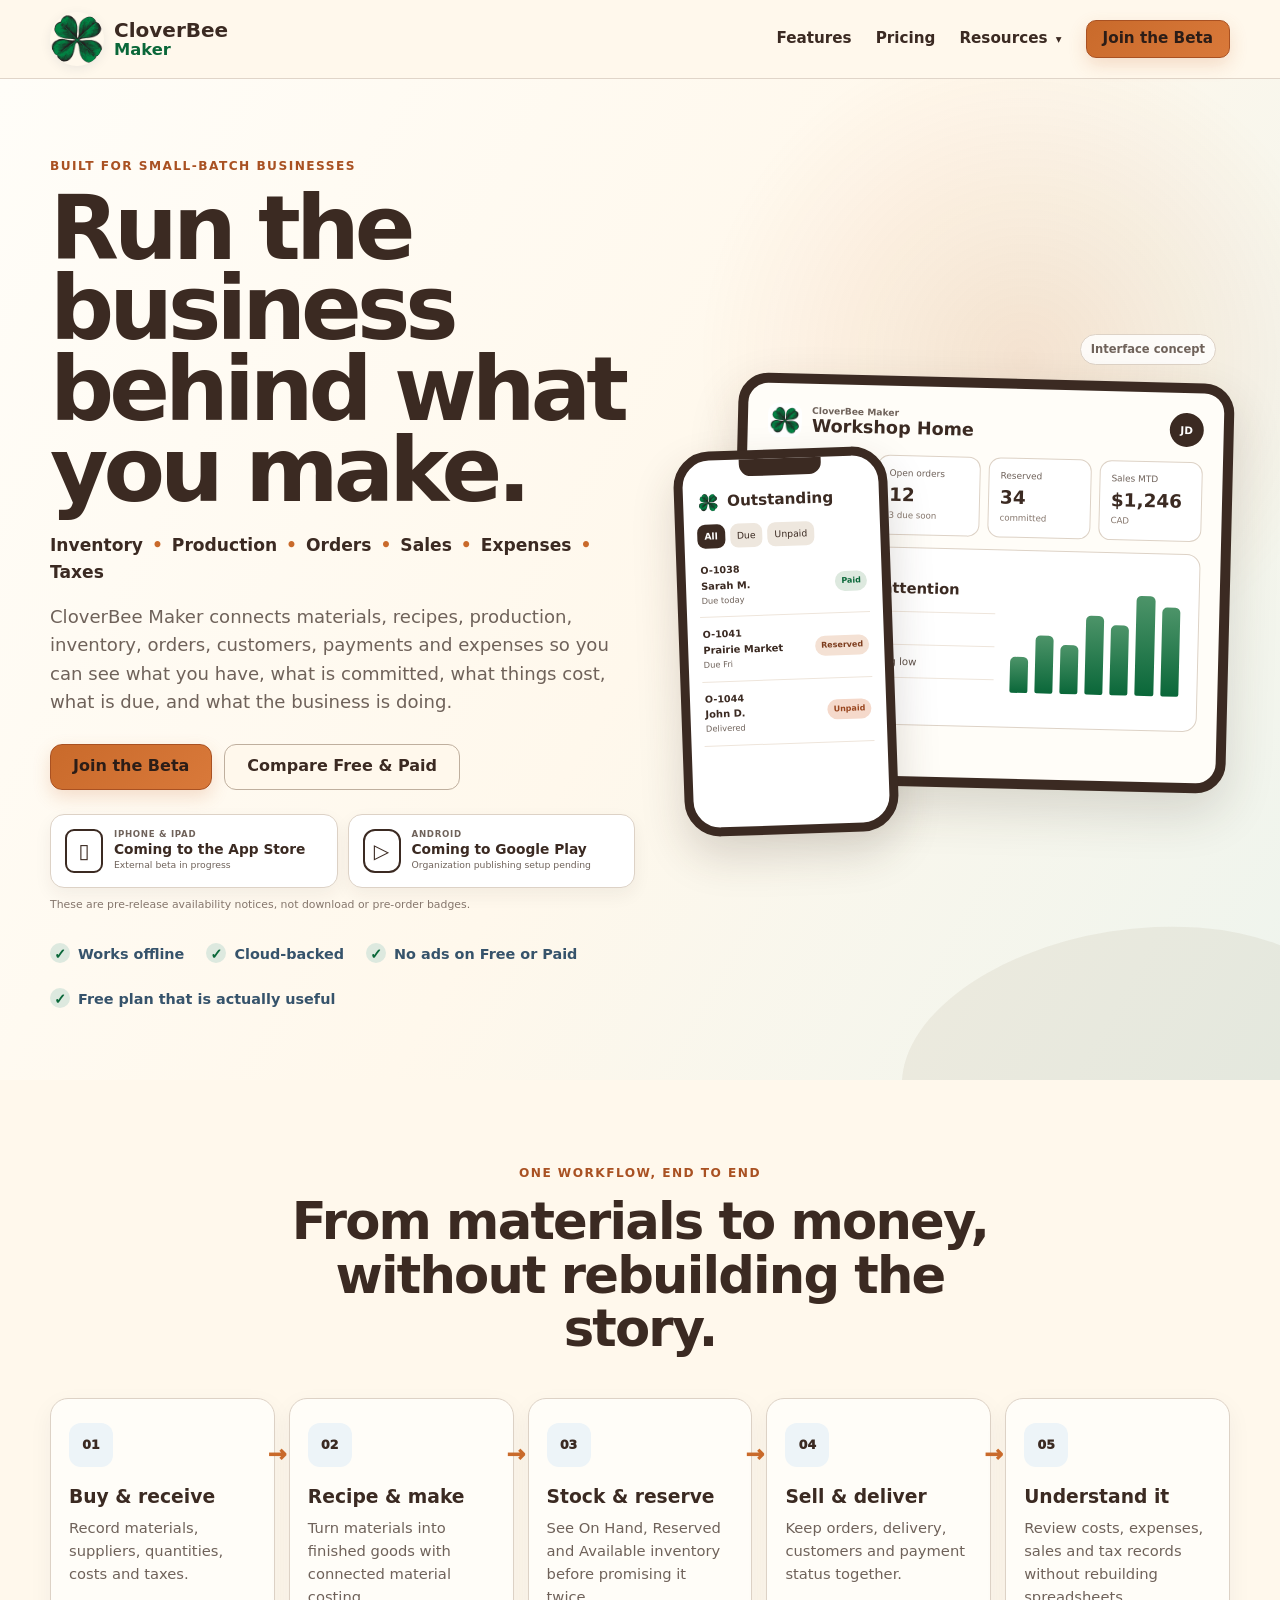
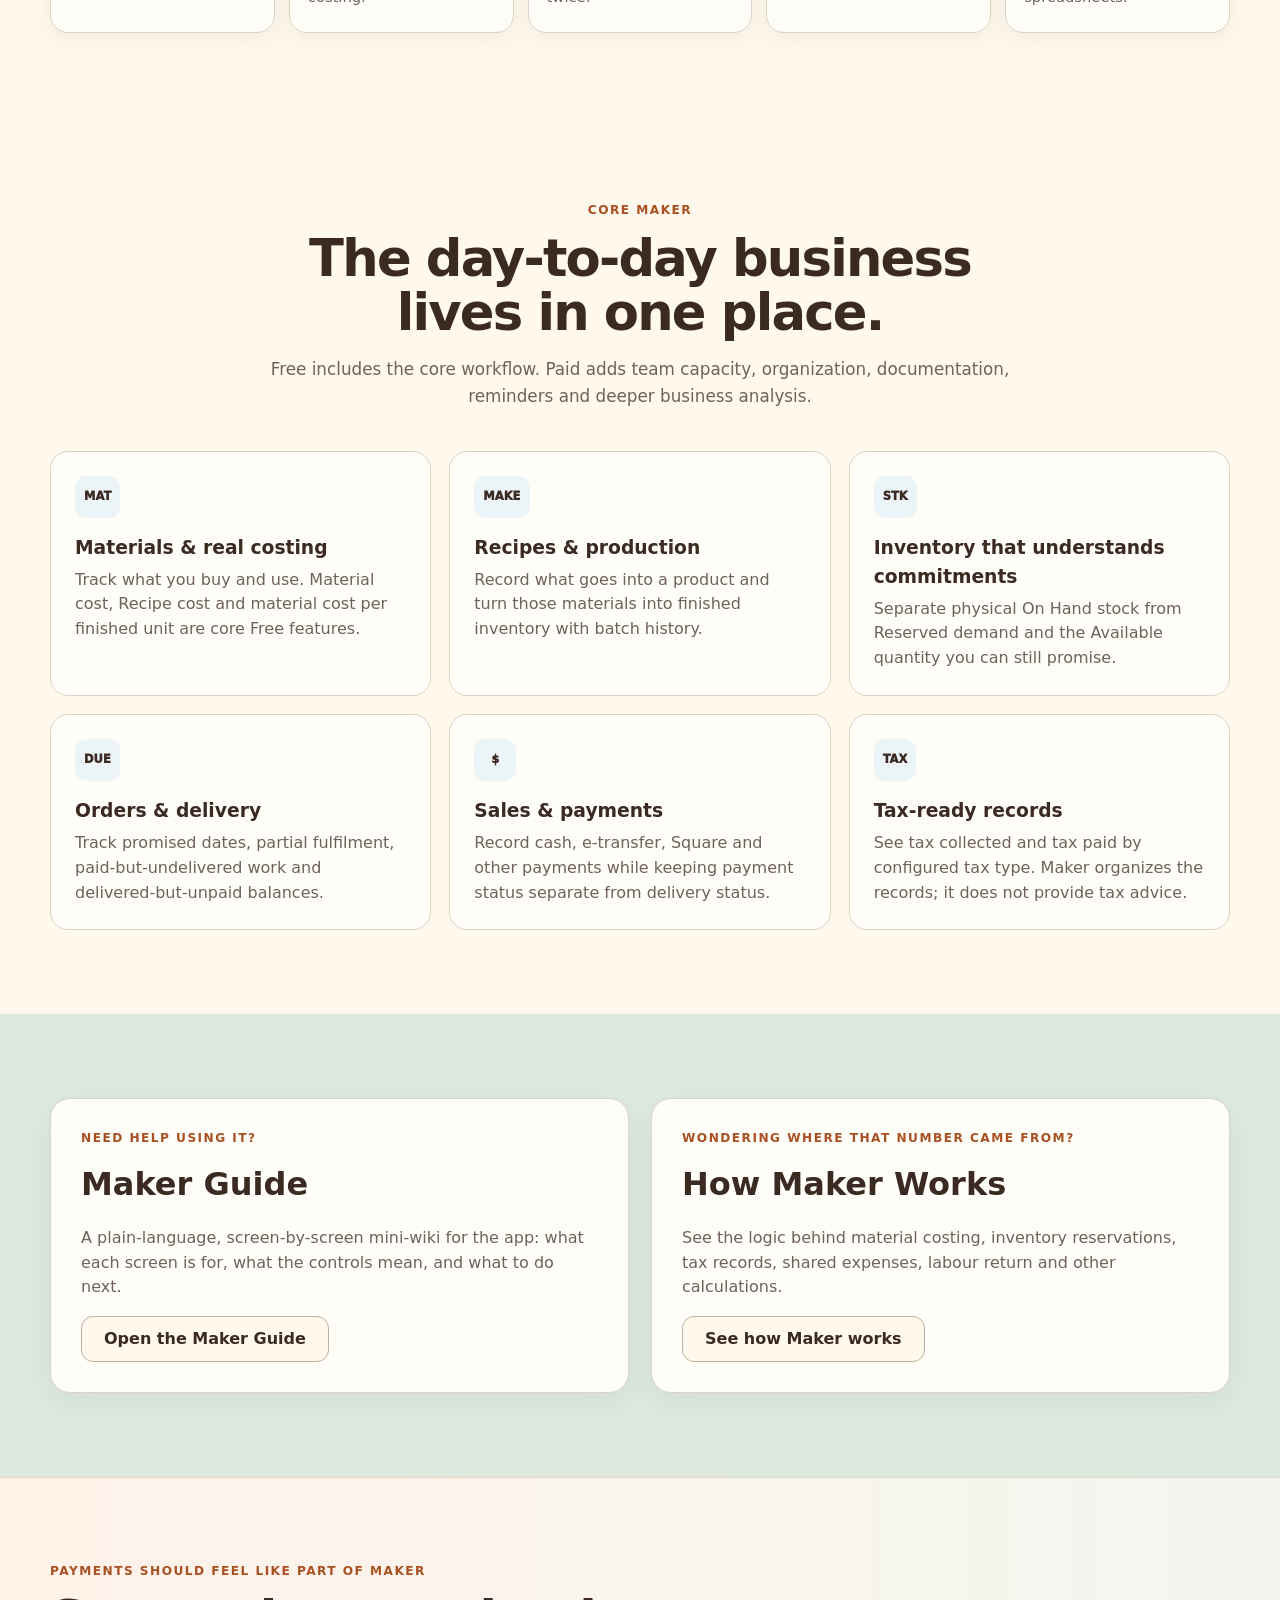
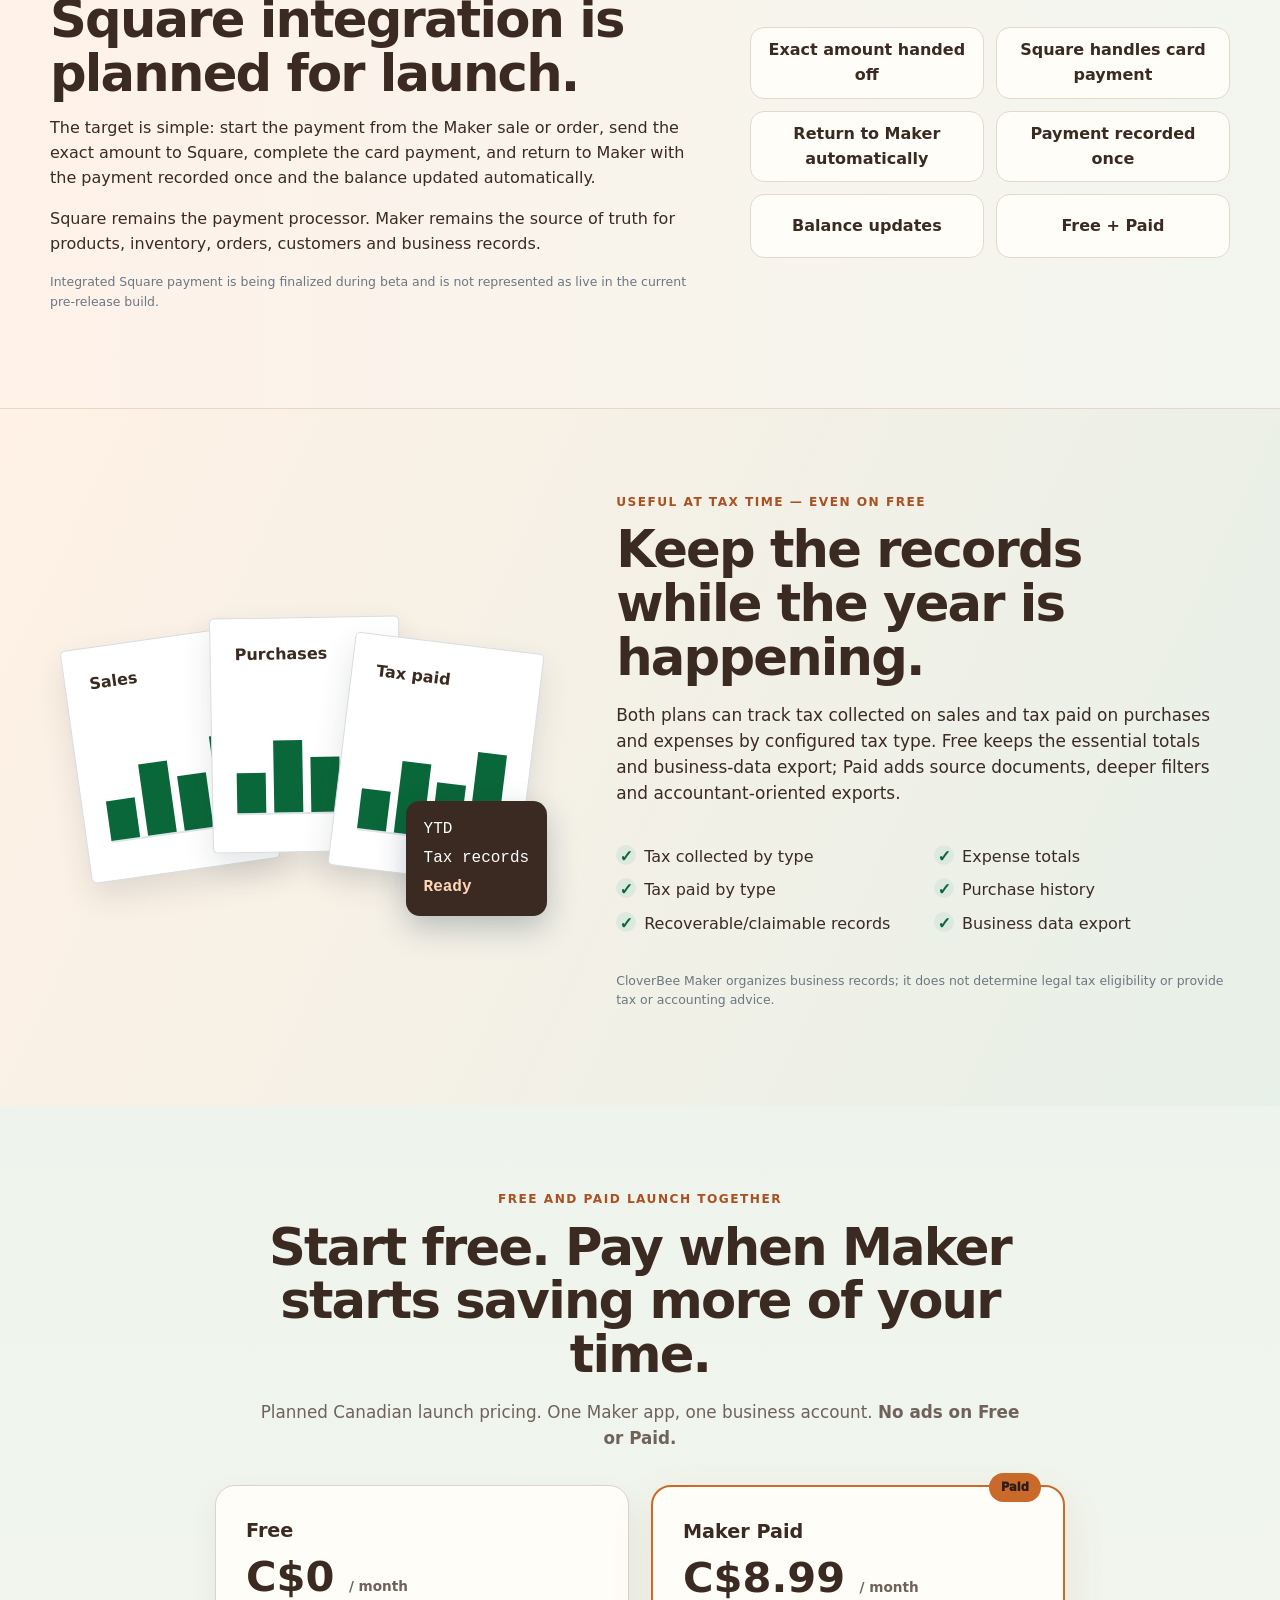
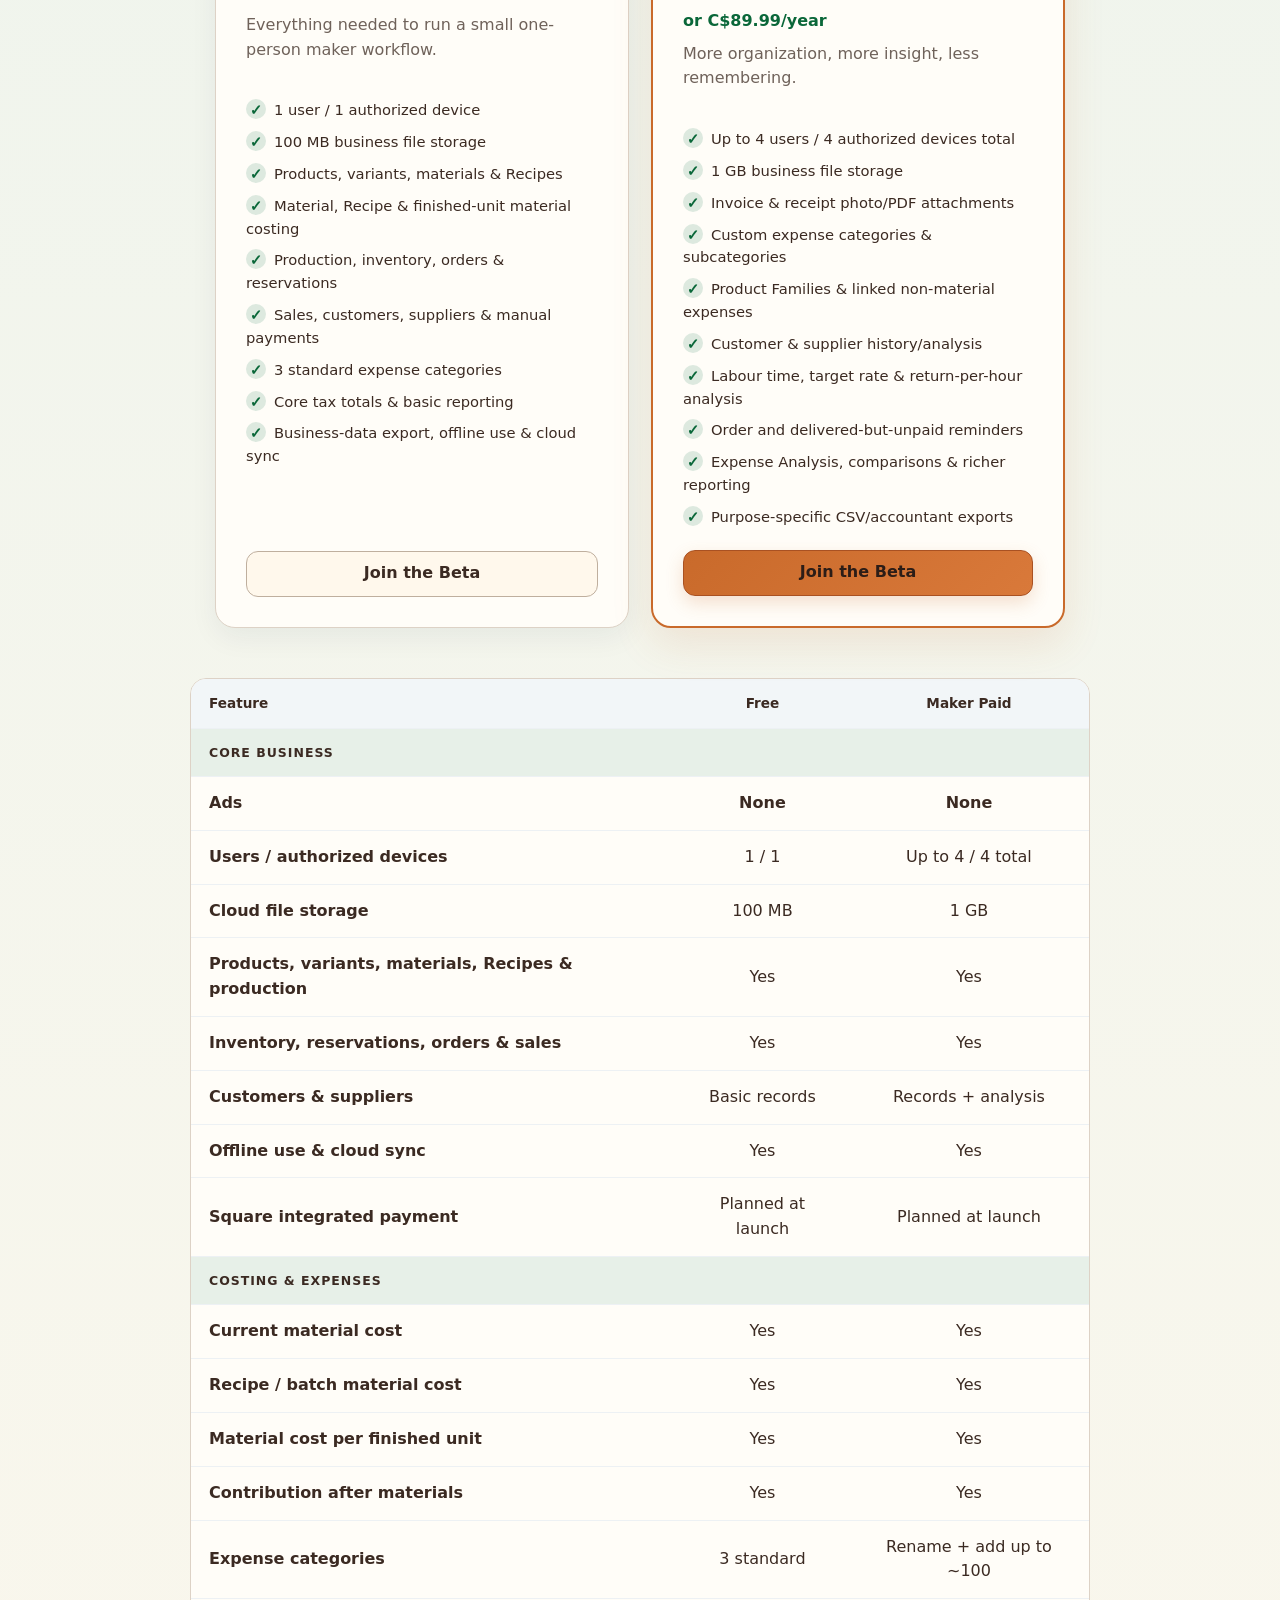
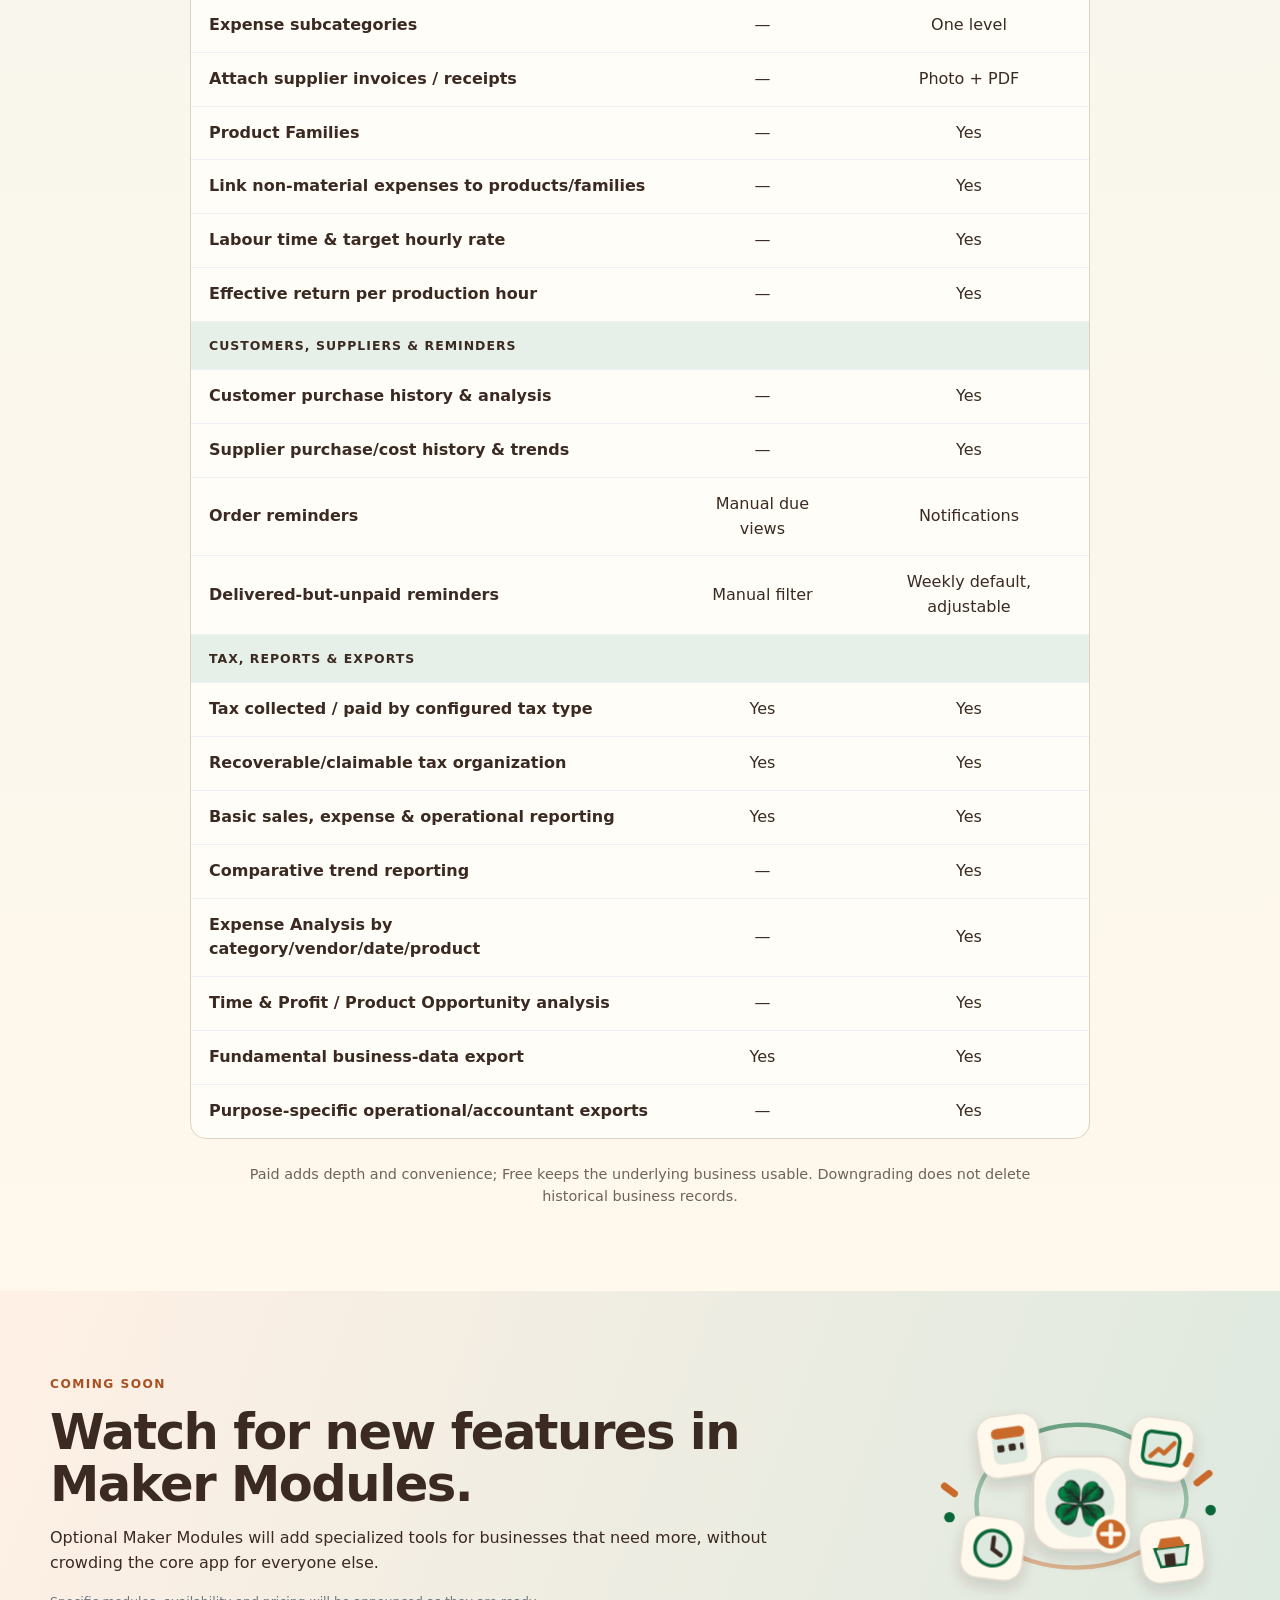
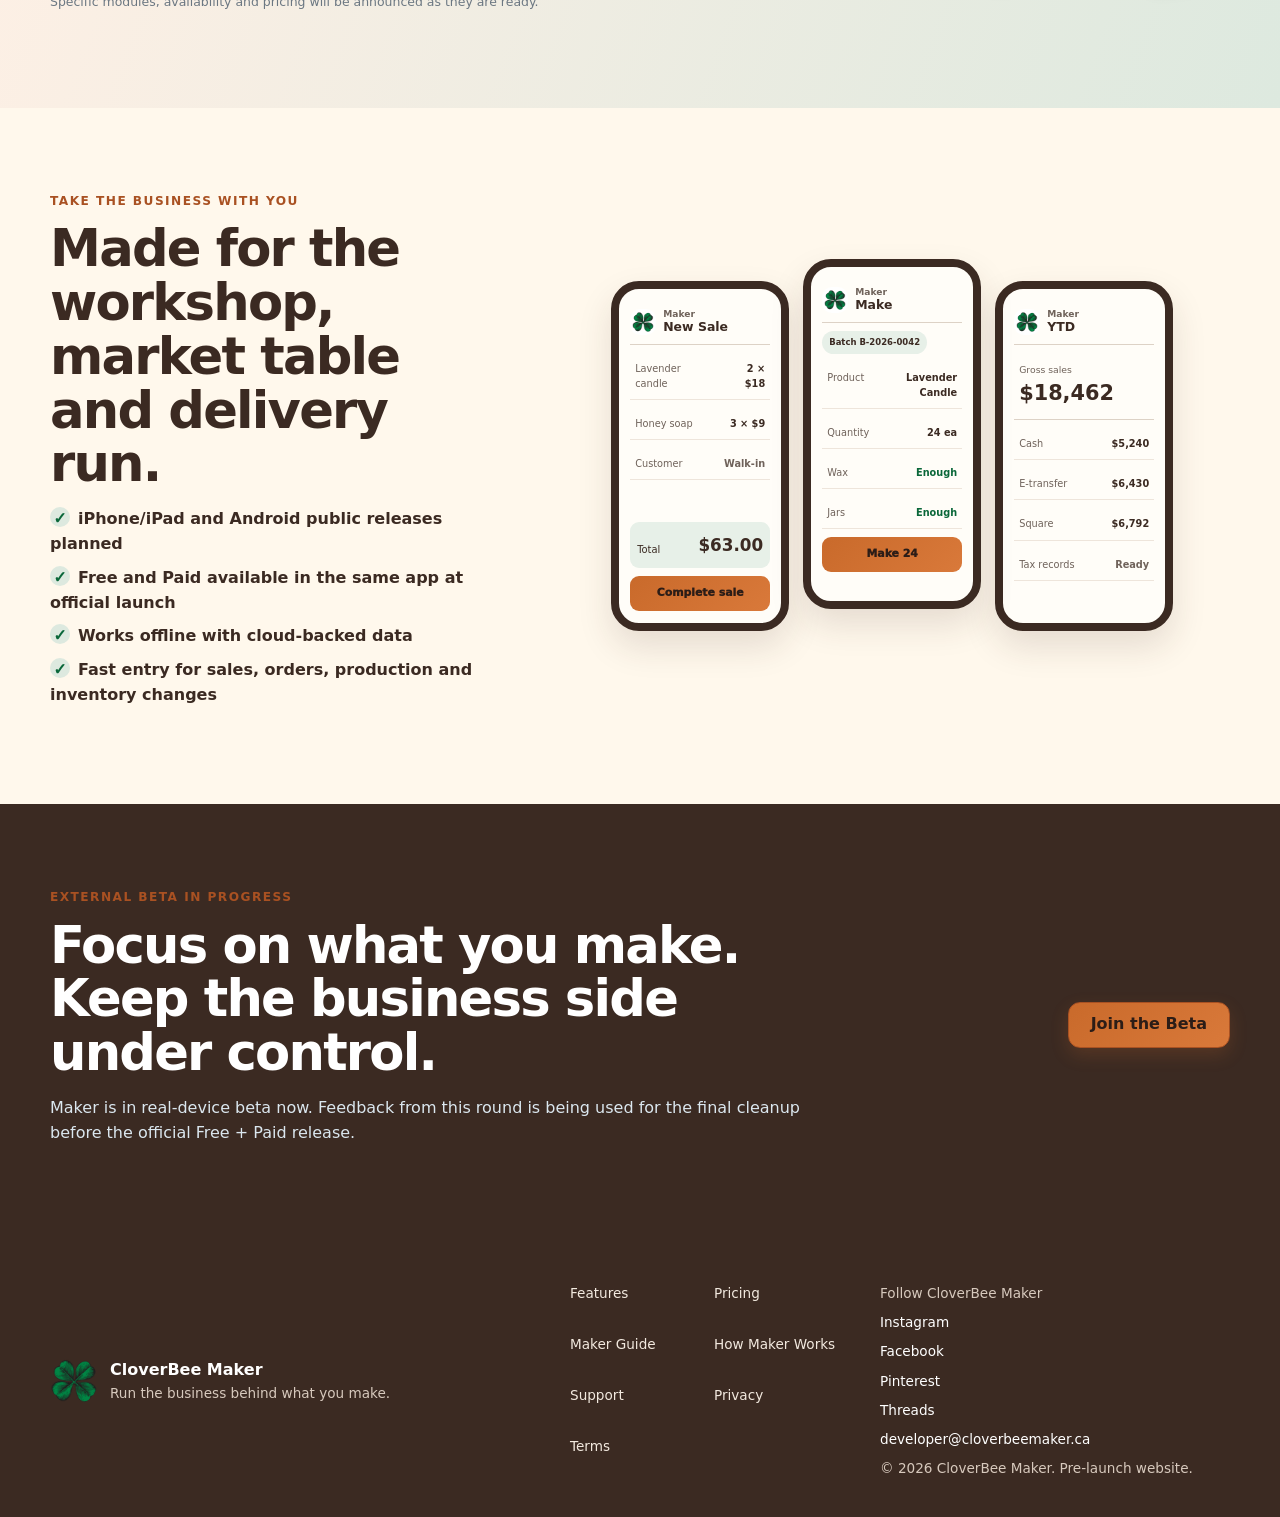
==== index.html @ 09e3285d "Bust nav asset cache after Resources menu update" ====
<!doctype html>
<html lang="en-CA">
<head>
  <meta charset="utf-8">
  <meta name="viewport" content="width=device-width,initial-scale=1">
  <title>CloverBee Maker | Run the business behind what you make</title>
  <meta name="description" content="CloverBee Maker helps small makers track materials, production, inventory, orders, sales, expenses, product costs and tax-ready records in one simple workflow.">
  <meta name="theme-color" content="#3B2A22">
  <meta property="og:title" content="CloverBee Maker">
  <meta property="og:description" content="Run the business behind what you make. Inventory, production, orders, sales, expenses, costing and tax-ready records for small makers.">
  <meta property="og:type" content="website">
  <meta property="og:url" content="https://cloverbeemaker.ca/">
  <meta property="og:image" content="https://cloverbeemaker.ca/cloverbee-mark.png">
  <meta name="twitter:card" content="summary">
  <meta name="twitter:title" content="CloverBee Maker">
  <meta name="twitter:description" content="Run the business behind what you make.">
  <link rel="canonical" href="https://cloverbeemaker.ca/">
  <link rel="icon" href="cloverbee-mark.png">
  <link rel="stylesheet" href="styles.css?v=20260910d">
  <link rel="stylesheet" href="maker-preview.css?v=20260910d">
  <script type="application/ld+json">
  {
    "@context":"https://schema.org",
    "@type":"SoftwareApplication",
    "name":"CloverBee Maker",
    "applicationCategory":"BusinessApplication",
    "operatingSystem":"iOS, Android",
    "url":"https://cloverbeemaker.ca/",
    "description":"Business operations software for small-batch makers: materials, recipes, production, inventory, orders, sales, expenses, costing and tax-ready records.",
    "offers":[
      {"@type":"Offer","name":"Free","price":"0","priceCurrency":"CAD"},
      {"@type":"Offer","name":"Maker Paid Monthly","price":"8.99","priceCurrency":"CAD"},
      {"@type":"Offer","name":"Maker Paid Annual","price":"89.99","priceCurrency":"CAD"}
    ],
    "publisher":{
      "@type":"Organization",
      "name":"CloverBee Ventures",
      "url":"https://cloverbeemaker.ca/",
      "sameAs":[
        "https://www.instagram.com/cloverbeemaker/",
        "https://www.facebook.com/1289706744227056",
        "https://www.pinterest.com/cloverbeemaker/",
        "https://www.threads.net/@cloverbeemaker"
      ]
    }
  }
  </script>
</head>
<body>
<header class="site-header">
  <a class="brand" href="#top" aria-label="CloverBee Maker home">
    <img src="cloverbee-mark.png" alt="" width="54" height="54">
    <span class="brand-text"><strong>CloverBee</strong><em>Maker</em></span>
  </a>
  <button class="nav-toggle" type="button" aria-expanded="false" aria-controls="site-nav">Menu</button>
  <nav id="site-nav" class="site-nav" aria-label="Primary navigation">
    <a href="#features">Features</a>
    <a href="#pricing">Pricing</a>
    <div class="nav-dropdown">
      <button class="nav-dropdown-toggle" type="button" aria-expanded="false">Resources <span aria-hidden="true">▾</span></button>
      <div class="nav-dropdown-menu">
        <a href="/guide/">Maker Guide</a>
        <a href="/how-maker-works/">How Maker Works</a>
        <a href="/support.html">Support</a>
        <a href="/changelog.html">Changelog</a>
      </div>
    </div>
    <a class="button button-small" href="mailto:developer@cloverbeemaker.ca?subject=CloverBee%20Maker%20Early%20Access">Join Early Access</a>
  </nav>
</header>

<main id="top">
  <section class="hero">
    <div class="hero-copy">
      <p class="eyebrow">Built for small-batch businesses</p>
      <h1>Run the business behind what you make.</h1>
      <p class="hero-kicker">Inventory <span>•</span> Production <span>•</span> Orders <span>•</span> Sales <span>•</span> Expenses <span>•</span> Taxes</p>
      <p class="hero-lead">CloverBee Maker connects materials, recipes, production, inventory, orders, customers, payments and expenses so you can see what you have, what is committed, what things cost, what is due, and what the business is doing.</p>
      <div class="hero-actions">
        <a class="button" href="mailto:developer@cloverbeemaker.ca?subject=CloverBee%20Maker%20Early%20Access">Join Early Access</a>
        <a class="button button-ghost" href="#pricing">Compare Free &amp; Paid</a>
      </div>
      <ul class="trust-strip" aria-label="Product highlights">
        <li>Works offline</li><li>Cloud-backed</li><li>No ads on Free or Paid</li><li>Free plan that is actually useful</li>
      </ul>
    </div>

    <div class="hero-preview maker-concept" aria-label="Maker interface concept preview">
      <div class="preview-label">Interface concept</div>
      <div class="concept-tablet">
        <div class="concept-topbar"><div class="concept-brand"><img src="cloverbee-mark.png" alt="" width="34" height="34"><div><small>CloverBee Maker</small><strong>Workshop Home</strong></div></div><div class="concept-avatar">JD</div></div>
        <div class="concept-metrics">
          <article><small>Available stock</small><strong>247</strong><span>items</span></article>
          <article><small>Open orders</small><strong>12</strong><span>3 due soon</span></article>
          <article><small>Reserved</small><strong>34</strong><span>committed</span></article>
          <article><small>Sales MTD</small><strong>$1,246</strong><span>CAD</span></article>
        </div>
        <div class="concept-work"><div><small>Today</small><strong>What needs attention</strong><ul><li><b>3</b> orders due soon</li><li><b>2</b> materials running low</li><li><b>1</b> unpaid delivery</li></ul></div><div class="concept-bars" aria-hidden="true"><i></i><i></i><i></i><i></i><i></i><i></i><i></i></div></div>
      </div>
      <div class="concept-phone">
        <div class="concept-phone-head"><img src="cloverbee-mark.png" alt="" width="24" height="24"><strong>Outstanding</strong></div>
        <div class="concept-tabs"><b>All</b><span>Due</span><span>Unpaid</span></div>
        <ul class="concept-orders">
          <li><div><b>O-1038</b><span>Sarah M.</span><small>Due today</small></div><em class="status-paid">Paid</em></li>
          <li><div><b>O-1041</b><span>Prairie Market</span><small>Due Fri</small></div><em class="status-reserved">Reserved</em></li>
          <li><div><b>O-1044</b><span>John D.</span><small>Delivered</small></div><em class="status-due">Unpaid</em></li>
        </ul>
      </div>
    </div>
  </section>

  <section id="how" class="section workflow-section">
    <div class="section-heading"><p class="eyebrow">One workflow, end to end</p><h2>From materials to money, without rebuilding the story.</h2></div>
    <div class="workflow">
      <article><span class="step-icon">01</span><h3>Buy &amp; receive</h3><p>Record materials, suppliers, quantities, costs and taxes.</p></article>
      <article><span class="step-icon">02</span><h3>Recipe &amp; make</h3><p>Turn materials into finished goods with connected material costing.</p></article>
      <article><span class="step-icon">03</span><h3>Stock &amp; reserve</h3><p>See On Hand, Reserved and Available inventory before promising it twice.</p></article>
      <article><span class="step-icon">04</span><h3>Sell &amp; deliver</h3><p>Keep orders, delivery, customers and payment status together.</p></article>
      <article><span class="step-icon">05</span><h3>Understand it</h3><p>Review costs, expenses, sales and tax records without rebuilding spreadsheets.</p></article>
    </div>
  </section>

  <section id="features" class="section differentiation">
    <div class="section-heading"><p class="eyebrow">Core Maker</p><h2>The day-to-day business lives in one place.</h2><p>Free includes the core workflow. Paid adds team capacity, organization, documentation, reminders and deeper business analysis.</p></div>
    <div class="feature-grid">
      <article><div class="feature-symbol">MAT</div><h3>Materials &amp; real costing</h3><p>Track what you buy and use. Material cost, Recipe cost and material cost per finished unit are core Free features.</p></article>
      <article><div class="feature-symbol">MAKE</div><h3>Recipes &amp; production</h3><p>Record what goes into a product and turn those materials into finished inventory with batch history.</p></article>
      <article><div class="feature-symbol">STK</div><h3>Inventory that understands commitments</h3><p>Separate physical On Hand stock from Reserved demand and the Available quantity you can still promise.</p></article>
      <article><div class="feature-symbol">DUE</div><h3>Orders &amp; delivery</h3><p>Track promised dates, partial fulfilment, paid-but-undelivered work and delivered-but-unpaid balances.</p></article>
      <article><div class="feature-symbol">$</div><h3>Sales &amp; payments</h3><p>Record cash, e-transfer, Square and other payments while keeping payment status separate from delivery status.</p></article>
      <article><div class="feature-symbol">TAX</div><h3>Tax-ready records</h3><p>See tax collected and tax paid by configured tax type. Maker organizes the records; it does not provide tax advice.</p></article>
    </div>
  </section>

  <section class="section guide-promo">
    <div class="support-card">
      <p class="eyebrow">Need help using it?</p><h2>Maker Guide</h2>
      <p>A plain-language, screen-by-screen mini-wiki for the app: what each screen is for, what the controls mean, and what to do next.</p>
      <a class="button button-outline" href="/guide/">Open the Maker Guide</a>
    </div>
    <div class="support-card">
      <p class="eyebrow">Wondering where that number came from?</p><h2>How Maker Works</h2>
      <p>See the logic behind material costing, inventory reservations, tax records, shared expenses, labour return and other calculations.</p>
      <a class="button button-outline" href="/how-maker-works/">See how Maker works</a>
    </div>
  </section>

  <section id="payments" class="section payments-section">
    <div>
      <p class="eyebrow">Payments should feel like part of Maker</p>
      <h2>Square integration is planned for launch.</h2>
      <p>The target is simple: start the payment from the Maker sale or order, send the exact amount to Square, complete the card payment, and return to Maker with the payment recorded once and the balance updated automatically.</p>
      <p>Square remains the payment processor. Maker remains the source of truth for products, inventory, orders, customers and business records.</p>
      <p class="fine-print">Integrated Square payment is being finalized during beta and is not represented as live in the current pre-release build.</p>
    </div>
    <div class="payment-badges" aria-label="Payment workflow">
      <span>Exact amount handed off</span><span>Square handles card payment</span><span>Return to Maker automatically</span><span>Payment recorded once</span><span>Balance updates</span><span>Free + Paid</span>
    </div>
  </section>

  <section class="section tax-section">
    <div class="tax-visual" aria-hidden="true">
      <div class="paper paper-one"><b>Sales</b><div class="mini-bars"><i></i><i></i><i></i><i></i></div></div>
      <div class="paper paper-two"><b>Purchases</b><div class="mini-bars"><i></i><i></i><i></i><i></i></div></div>
      <div class="paper paper-three"><b>Tax paid</b><div class="mini-bars"><i></i><i></i><i></i><i></i></div></div>
      <div class="calculator">YTD<br>Tax records<br><strong>Ready</strong></div>
    </div>
    <div class="tax-copy">
      <p class="eyebrow">Useful at tax time — even on Free</p>
      <h2>Keep the records while the year is happening.</h2>
      <p>Both plans can track tax collected on sales and tax paid on purchases and expenses by configured tax type. Free keeps the essential totals and business-data export; Paid adds source documents, deeper filters and accountant-oriented exports.</p>
      <div class="check-columns"><ul><li>Tax collected by type</li><li>Tax paid by type</li><li>Recoverable/claimable records</li></ul><ul><li>Expense totals</li><li>Purchase history</li><li>Business data export</li></ul></div>
      <p class="fine-print">CloverBee Maker organizes business records; it does not determine legal tax eligibility or provide tax or accounting advice.</p>
    </div>
  </section>

  <section id="pricing" class="section pricing-section">
    <div class="section-heading pricing-heading">
      <p class="eyebrow">Free and Paid launch together</p>
      <h2>Start free. Pay when Maker starts saving more of your time.</h2>
      <p>Planned Canadian launch pricing. One Maker app, one business account. <strong>No ads on Free or Paid.</strong></p>
    </div>

    <div class="pricing-cards">
      <article class="price-card">
        <div><p class="plan-name">Free</p><h3>C$0 <small>/ month</small></h3><p>Everything needed to run a small one-person maker workflow.</p></div>
        <ul>
          <li>1 user / 1 authorized device</li>
          <li>100 MB business file storage</li>
          <li>Products, variants, materials &amp; Recipes</li>
          <li>Material, Recipe &amp; finished-unit material costing</li>
          <li>Production, inventory, orders &amp; reservations</li>
          <li>Sales, customers, suppliers &amp; manual payments</li>
          <li>3 standard expense categories</li>
          <li>Core tax totals &amp; basic reporting</li>
          <li>Business-data export, offline use &amp; cloud sync</li>
        </ul>
        <a class="button button-outline" href="mailto:developer@cloverbeemaker.ca?subject=CloverBee%20Maker%20Free%20Early%20Access">Get Early Access</a>
      </article>

      <article class="price-card featured">
        <div class="popular">Paid</div>
        <div><p class="plan-name">Maker Paid</p><h3>C$8.99 <small>/ month</small></h3><p class="annual-price">or C$89.99/year</p><p>More organization, more insight, less remembering.</p></div>
        <ul>
          <li>Up to 4 users / 4 authorized devices total</li>
          <li>1 GB business file storage</li>
          <li>Invoice &amp; receipt photo/PDF attachments</li>
          <li>Custom expense categories &amp; subcategories</li>
          <li>Product Families &amp; linked non-material expenses</li>
          <li>Customer &amp; supplier history/analysis</li>
          <li>Labour time, target rate &amp; return-per-hour analysis</li>
          <li>Order and delivered-but-unpaid reminders</li>
          <li>Expense Analysis, comparisons &amp; richer reporting</li>
          <li>Purpose-specific CSV/accountant exports</li>
        </ul>
        <a class="button" href="mailto:developer@cloverbeemaker.ca?subject=CloverBee%20Maker%20Paid%20Early%20Access">Join Early Access</a>
      </article>
    </div>

    <div class="comparison-wrap" aria-label="Free and Paid feature comparison">
      <table class="comparison-table">
        <thead><tr><th>Feature</th><th>Free</th><th>Maker Paid</th></tr></thead>
        <tbody>
          <tr class="comparison-group"><td colspan="3">Core business</td></tr>
          <tr><td>Ads</td><td><strong>None</strong></td><td><strong>None</strong></td></tr>
          <tr><td>Users / authorized devices</td><td>1 / 1</td><td>Up to 4 / 4 total</td></tr>
          <tr><td>Cloud file storage</td><td>100 MB</td><td>1 GB</td></tr>
          <tr><td>Products, variants, materials, Recipes &amp; production</td><td>Yes</td><td>Yes</td></tr>
          <tr><td>Inventory, reservations, orders &amp; sales</td><td>Yes</td><td>Yes</td></tr>
          <tr><td>Customers &amp; suppliers</td><td>Basic records</td><td>Records + analysis</td></tr>
          <tr><td>Offline use &amp; cloud sync</td><td>Yes</td><td>Yes</td></tr>
          <tr><td>Square integrated payment</td><td>Planned at launch</td><td>Planned at launch</td></tr>

          <tr class="comparison-group"><td colspan="3">Costing &amp; expenses</td></tr>
          <tr><td>Current material cost</td><td>Yes</td><td>Yes</td></tr>
          <tr><td>Recipe / batch material cost</td><td>Yes</td><td>Yes</td></tr>
          <tr><td>Material cost per finished unit</td><td>Yes</td><td>Yes</td></tr>
          <tr><td>Contribution after materials</td><td>Yes</td><td>Yes</td></tr>
          <tr><td>Expense categories</td><td>3 standard</td><td>Rename + add up to ~100</td></tr>
          <tr><td>Expense subcategories</td><td>—</td><td>One level</td></tr>
          <tr><td>Attach supplier invoices / receipts</td><td>—</td><td>Photo + PDF</td></tr>
          <tr><td>Product Families</td><td>—</td><td>Yes</td></tr>
          <tr><td>Link non-material expenses to products/families</td><td>—</td><td>Yes</td></tr>
          <tr><td>Labour time &amp; target hourly rate</td><td>—</td><td>Yes</td></tr>
          <tr><td>Effective return per production hour</td><td>—</td><td>Yes</td></tr>

          <tr class="comparison-group"><td colspan="3">Customers, suppliers &amp; reminders</td></tr>
          <tr><td>Customer purchase history &amp; analysis</td><td>—</td><td>Yes</td></tr>
          <tr><td>Supplier purchase/cost history &amp; trends</td><td>—</td><td>Yes</td></tr>
          <tr><td>Order reminders</td><td>Manual due views</td><td>Notifications</td></tr>
          <tr><td>Delivered-but-unpaid reminders</td><td>Manual filter</td><td>Weekly default, adjustable</td></tr>

          <tr class="comparison-group"><td colspan="3">Tax, reports &amp; exports</td></tr>
          <tr><td>Tax collected / paid by configured tax type</td><td>Yes</td><td>Yes</td></tr>
          <tr><td>Recoverable/claimable tax organization</td><td>Yes</td><td>Yes</td></tr>
          <tr><td>Basic sales, expense &amp; operational reporting</td><td>Yes</td><td>Yes</td></tr>
          <tr><td>Comparative trend reporting</td><td>—</td><td>Yes</td></tr>
          <tr><td>Expense Analysis by category/vendor/date/product</td><td>—</td><td>Yes</td></tr>
          <tr><td>Time &amp; Profit / Product Opportunity analysis</td><td>—</td><td>Yes</td></tr>
          <tr><td>Fundamental business-data export</td><td>Yes</td><td>Yes</td></tr>
          <tr><td>Purpose-specific operational/accountant exports</td><td>—</td><td>Yes</td></tr>
        </tbody>
      </table>
    </div>
    <p class="future-note">Paid adds depth and convenience; Free keeps the underlying business usable. Downgrading does not delete historical business records.</p>
  </section>

  <section class="section modules-teaser" id="modules">
    <div>
      <p class="eyebrow">Coming soon</p>
      <h2>Watch for new features in Maker Modules.</h2>
      <p>Optional Maker Modules will add specialized tools for businesses that need more, without crowding the core app for everyone else.</p>
      <p class="fine-print">Specific modules, availability and pricing will be announced as they are ready.</p>
    </div>
    <div class="module-graphic" aria-hidden="true" style="max-width:340px;width:100%;margin-inline:auto">
      <svg viewBox="0 0 340 260" width="100%" role="img" aria-label="" style="display:block;overflow:visible">
        <defs>
          <filter id="moduleShadow" x="-30%" y="-30%" width="160%" height="160%">
            <feDropShadow dx="0" dy="8" stdDeviation="8" flood-color="#3B2A22" flood-opacity=".16"/>
          </filter>
        </defs>

        <path d="M93 72 C126 39 205 36 244 72" fill="none" stroke="#0A6739" stroke-width="5" stroke-linecap="round" opacity=".55"/>
        <path d="M76 178 C115 218 221 222 268 166" fill="none" stroke="#C96A2B" stroke-width="5" stroke-linecap="round" opacity=".45"/>
        <path d="M76 86 C44 118 47 156 72 180" fill="none" stroke="#0A6739" stroke-width="5" stroke-linecap="round" opacity=".35"/>
        <path d="M263 80 C299 111 298 148 270 170" fill="none" stroke="#0A6739" stroke-width="5" stroke-linecap="round" opacity=".35"/>

        <g filter="url(#moduleShadow)">
          <g transform="translate(55 35) rotate(-8 35 35)">
            <rect width="70" height="70" rx="20" fill="#FFF8EC" stroke="#DDD2C6"/>
            <rect x="16" y="14" width="38" height="41" rx="8" fill="#DDE9DF"/>
            <rect x="16" y="14" width="38" height="12" rx="6" fill="#C96A2B"/>
            <rect x="21" y="33" width="8" height="8" rx="2" fill="#3B2A22"/><rect x="34" y="33" width="8" height="8" rx="2" fill="#3B2A22"/><rect x="47" y="33" width="4" height="8" rx="2" fill="#3B2A22"/>
          </g>

          <g transform="translate(227 39) rotate(8 35 35)">
            <rect width="70" height="70" rx="20" fill="#FFF8EC" stroke="#DDD2C6"/>
            <rect x="15" y="16" width="40" height="36" rx="8" fill="#DDE9DF" stroke="#0A6739" stroke-width="4"/>
            <path d="M24 44 L32 35 L39 39 L49 26" fill="none" stroke="#C96A2B" stroke-width="5" stroke-linecap="round" stroke-linejoin="round"/>
          </g>

          <g transform="translate(36 151) rotate(7 35 35)">
            <rect width="70" height="70" rx="20" fill="#FFF8EC" stroke="#DDD2C6"/>
            <circle cx="35" cy="35" r="20" fill="#DDE9DF" stroke="#0A6739" stroke-width="4"/>
            <path d="M35 23 V36 L45 42" fill="none" stroke="#3B2A22" stroke-width="5" stroke-linecap="round"/>
          </g>

          <g transform="translate(239 154) rotate(-7 35 35)">
            <rect width="70" height="70" rx="20" fill="#FFF8EC" stroke="#DDD2C6"/>
            <path d="M16 31 H54 L49 52 H21 Z" fill="#DDE9DF" stroke="#0A6739" stroke-width="3"/>
            <path d="M19 31 L24 20 H46 L51 31" fill="#C96A2B"/>
            <path d="M26 52 V38 H38 V52" fill="#3B2A22"/>
          </g>

          <g transform="translate(117 82)">
            <rect width="106" height="106" rx="30" fill="#FFF8EC" stroke="#DDD2C6" stroke-width="2"/>
            <circle cx="53" cy="53" r="39" fill="#DDE9DF"/>
            <image href="cloverbee-mark.png" x="23" y="23" width="60" height="60" preserveAspectRatio="xMidYMid meet"/>
            <circle cx="88" cy="88" r="19" fill="#C96A2B" stroke="#FFF8EC" stroke-width="5"/>
            <path d="M88 78 V98 M78 88 H98" stroke="#FFF8EC" stroke-width="5" stroke-linecap="round"/>
          </g>
        </g>

        <g fill="#C96A2B">
          <rect x="305" y="94" width="8" height="25" rx="4" transform="rotate(52 309 107)"/>
          <rect x="289" y="77" width="8" height="18" rx="4" transform="rotate(28 293 86)"/>
          <rect x="18" y="109" width="8" height="22" rx="4" transform="rotate(-53 22 120)"/>
        </g>
        <g fill="#0A6739">
          <circle cx="318" cy="143" r="6"/><circle cx="22" cy="151" r="6"/>
        </g>
      </svg>
    </div>
  </section>

  <section class="section mobile-section">
    <div class="mobile-copy">
      <p class="eyebrow">Take the business with you</p>
      <h2>Made for the workshop, market table and delivery run.</h2>
      <ul class="large-checks">
        <li>iPhone/iPad and Android public releases planned</li>
        <li>Free and Paid available in the same app at official launch</li>
        <li>Works offline with cloud-backed data</li>
        <li>Fast entry for sales, orders, production and inventory changes</li>
      </ul>
      <div class="store-coming" aria-label="Planned app store availability">
        <div class="store-card"><span class="store-device" aria-hidden="true">▯</span><div><small>iPhone &amp; iPad</small><strong>Coming to the App Store</strong><em>External beta in progress</em></div></div>
        <div class="store-card"><span class="store-device store-device-play" aria-hidden="true">▷</span><div><small>Android</small><strong>Coming to Google Play</strong><em>Organization publishing setup pending</em></div></div>
      </div>
      <p class="store-note">These are pre-release availability notices, not download or pre-order badges.</p>
    </div>
    <div class="maker-phone-stack" aria-label="Maker interface concept previews">
      <div class="maker-mini-phone"><div class="mini-app-head"><img src="cloverbee-mark.png" alt="" width="26" height="26"><div><small>Maker</small><strong>New Sale</strong></div></div><div class="mini-row"><span>Lavender candle</span><b>2 × $18</b></div><div class="mini-row"><span>Honey soap</span><b>3 × $9</b></div><div class="mini-row muted"><span>Customer</span><b>Walk-in</b></div><div class="mini-total"><span>Total</span><strong>$63.00</strong></div><div class="mini-action">Complete sale</div></div>
      <div class="maker-mini-phone elevated"><div class="mini-app-head"><img src="cloverbee-mark.png" alt="" width="26" height="26"><div><small>Maker</small><strong>Make</strong></div></div><span class="batch-chip">Batch B-2026-0042</span><div class="mini-row"><span>Product</span><b>Lavender Candle</b></div><div class="mini-row"><span>Quantity</span><b>24 ea</b></div><div class="mini-row good"><span>Wax</span><b>Enough</b></div><div class="mini-row good"><span>Jars</span><b>Enough</b></div><div class="mini-action">Make 24</div></div>
      <div class="maker-mini-phone"><div class="mini-app-head"><img src="cloverbee-mark.png" alt="" width="26" height="26"><div><small>Maker</small><strong>YTD</strong></div></div><div class="report-total"><small>Gross sales</small><strong>$18,462</strong></div><div class="mini-row"><span>Cash</span><b>$5,240</b></div><div class="mini-row"><span>E-transfer</span><b>$6,430</b></div><div class="mini-row"><span>Square</span><b>$6,792</b></div><div class="mini-row muted"><span>Tax records</span><b>Ready</b></div></div>
    </div>
  </section>

  <section class="section final-cta">
    <div><p class="eyebrow">External beta in progress</p><h2>Focus on what you make. Keep the business side under control.</h2><p>Maker is in real-device beta now. Feedback from this round is being used for the final cleanup before the official Free + Paid release.</p></div>
    <a class="button" href="mailto:developer@cloverbeemaker.ca?subject=CloverBee%20Maker%20Early%20Access">Join Early Access</a>
  </section>
</main>

<footer class="site-footer">
  <div class="footer-brand"><img src="cloverbee-mark.png" alt="" width="48" height="48"><div><strong>CloverBee Maker</strong><span>Run the business behind what you make.</span></div></div>
  <nav aria-label="Footer navigation">
    <a href="#features">Features</a><a href="#pricing">Pricing</a><a href="/guide/">Maker Guide</a><a href="/how-maker-works/">How Maker Works</a><a href="support.html">Support</a><a href="/maker/privacy.html">Privacy</a><a href="terms.html">Terms</a>
  </nav>
  <div class="footer-contact">
    <span>Follow CloverBee Maker</span>
    <a href="https://www.instagram.com/cloverbeemaker/" target="_blank" rel="noopener noreferrer">Instagram</a>
    <a href="https://www.facebook.com/1289706744227056" target="_blank" rel="noopener noreferrer">Facebook</a>
    <a href="https://www.pinterest.com/cloverbeemaker/" target="_blank" rel="noopener noreferrer">Pinterest</a>
    <a href="https://www.threads.net/@cloverbeemaker" target="_blank" rel="noopener noreferrer">Threads</a>
    <a href="mailto:developer@cloverbeemaker.ca">developer@cloverbeemaker.ca</a>
    <span>© 2026 CloverBee Maker. Pre-launch website.</span>
  </div>
</footer>
<script src="script.js?v=20260910d"></script>
</body>
</html>
---- styles.css ----
:root{
  --navy:#3B2A22;--navy-2:#5A4437;--ink:#3B2A22;--gold:#C96A2B;--gold-deep:#A95122;
  --cream:#FFF8EC;--paper:#FFFDF8;--green:#0A6739;--green-soft:#DDE9DF;--line:#DDD2C6;
  --muted:#6F625A;--shadow:0 20px 50px rgba(59,42,34,.12);--radius:22px;--max:1180px;
}
*{box-sizing:border-box}html{scroll-behavior:smooth}body{margin:0;font-family:Inter,ui-sans-serif,system-ui,-apple-system,"Segoe UI",sans-serif;color:var(--ink);background:#fff;line-height:1.55}img{max-width:100%;display:block}a{color:inherit;text-decoration:none}button,input{font:inherit}.site-header{position:sticky;top:0;z-index:50;display:flex;align-items:center;justify-content:space-between;gap:24px;padding:12px max(24px,calc((100vw - var(--max))/2));background:rgba(255,255,255,.94);backdrop-filter:blur(14px);border-bottom:1px solid rgba(220,229,234,.8)}.brand{display:flex;align-items:center;gap:10px}.brand img{border-radius:50%;box-shadow:0 3px 12px rgba(16,42,67,.08)}.brand-text{display:grid;line-height:1}.brand-text strong{font-size:1.25rem;color:var(--navy)}.brand-text em{font-family:inherit;font-size:1.02rem;color:var(--green);font-weight:800;font-style:normal;margin-left:0;margin-top:2px}.site-nav{display:flex;align-items:center;gap:24px;font-size:.95rem;font-weight:700;color:var(--navy)}.site-nav>a:not(.button):hover{color:var(--gold-deep)}.nav-toggle{display:none;border:1px solid var(--line);background:#fff;border-radius:10px;padding:8px 12px;color:var(--navy);font-weight:800}.button{display:inline-flex;align-items:center;justify-content:center;min-height:46px;padding:0 22px;border-radius:12px;background:linear-gradient(135deg,var(--gold),#D9793A);color:#2C1D17;font-weight:850;border:1px solid #A95122;box-shadow:0 7px 18px rgba(201,106,43,.20);transition:.18s transform,.18s box-shadow}.button:hover{transform:translateY(-1px);box-shadow:0 10px 22px rgba(201,106,43,.26)}.button-small{min-height:38px;padding:0 16px;border-radius:10px}.button-ghost,.button-outline{background:#fff;color:var(--navy);border-color:#b8c6d1;box-shadow:none}.hero{min-height:680px;display:grid;grid-template-columns:1.03fr .97fr;gap:44px;align-items:center;padding:78px max(24px,calc((100vw - var(--max))/2)) 70px;overflow:hidden;background:radial-gradient(circle at 80% 28%,rgba(201,106,43,.15),transparent 26%),linear-gradient(120deg,#FFFDF8 0%,#FFF8EC 52%,#EEF4ED 100%);position:relative}.hero:after{content:"";position:absolute;right:-80px;bottom:-110px;width:460px;height:260px;border-radius:50%;background:rgba(115,90,56,.08);transform:rotate(-9deg)}.eyebrow{text-transform:uppercase;letter-spacing:.12em;color:var(--gold-deep);font-weight:900;font-size:.76rem;margin:0 0 12px}.hero h1{font-size:clamp(3.5rem,7vw,6.4rem);line-height:.9;letter-spacing:-.055em;color:var(--navy);margin:0 0 22px;max-width:700px}.hero-kicker{font-weight:850;color:var(--navy);font-size:1.07rem}.hero-kicker span{color:var(--gold);padding:0 3px}.hero-lead{font-size:1.13rem;max-width:680px;color:#3a4f61}.hero-actions{display:flex;gap:12px;flex-wrap:wrap;margin-top:28px}.trust-strip{display:flex;gap:22px;flex-wrap:wrap;list-style:none;padding:0;margin:30px 0 0;font-size:.9rem;font-weight:800;color:#36536b}.trust-strip li:before,.large-checks li:before,.price-card li:before,.check-columns li:before{content:"✓";display:inline-grid;place-items:center;width:20px;height:20px;margin-right:8px;border-radius:50%;background:var(--green-soft);color:var(--green);font-weight:950}.hero-preview{position:relative;min-height:470px;z-index:1}.preview-label{position:absolute;right:14px;top:0;background:rgba(255,255,255,.82);border:1px solid var(--line);padding:6px 10px;border-radius:999px;font-size:.72rem;font-weight:850;color:var(--muted)}.device{background:#f8fbfd;border:10px solid #172535;box-shadow:var(--shadow)}.tablet{position:absolute;right:0;top:42px;width:88%;height:390px;border-radius:28px;padding:18px;transform:rotate(1.5deg)}.device-bar{display:flex;gap:5px}.device-bar span{width:7px;height:7px;border-radius:50%;background:#bcc8d2}.dashboard-head{display:flex;justify-content:space-between;align-items:center;margin:14px 0}.dashboard-head div:first-child{display:grid}.dashboard-head small{font-size:.67rem;color:var(--muted)}.dashboard-head strong{font-size:1.35rem;color:var(--navy)}.avatar{width:34px;height:34px;border-radius:50%;display:grid;place-items:center;background:var(--navy);color:#fff;font-size:.7rem}.metric-grid{display:grid;grid-template-columns:repeat(4,1fr);gap:8px}.metric-grid article{background:#fff;border:1px solid #e9eff3;border-radius:12px;padding:10px;display:grid}.metric-grid small{font-size:.58rem;color:var(--muted)}.metric-grid strong{font-size:1.1rem;color:var(--navy)}.metric-grid span{font-size:.56rem;color:#779}.chart-card{background:#fff;border:1px solid #e9eff3;border-radius:14px;padding:14px;margin-top:12px;height:170px}.chart-card>div:first-child{display:flex;justify-content:space-between;font-size:.75rem}.chart-card small{color:var(--muted)}.bars{height:116px;display:flex;align-items:end;gap:8px;padding:16px 8px 4px}.bars i{flex:1;background:linear-gradient(#5192c2,#1b5f94);border-radius:4px 4px 1px 1px}.bars i:nth-child(1){height:34%}.bars i:nth-child(2){height:48%}.bars i:nth-child(3){height:72%}.bars i:nth-child(4){height:62%}.bars i:nth-child(5){height:88%}.bars i:nth-child(6){height:70%}.bars i:nth-child(7){height:94%}.bars i:nth-child(8){height:82%}.phone{position:absolute;left:0;bottom:0;width:205px;height:372px;border-radius:34px;padding:18px 13px 12px;background:#fff;transform:rotate(-2deg)}.phone-notch{width:78px;height:18px;background:#172535;border-radius:0 0 12px 12px;margin:-18px auto 12px}.phone-title{font-weight:900;color:var(--navy);font-size:1.05rem}.phone-tabs{display:flex;gap:6px;font-size:.63rem;margin:11px 0}.phone-tabs>*{padding:5px 7px;border-radius:8px;background:#edf2f5}.phone-tabs b{background:var(--navy);color:#fff}.order-list{list-style:none;margin:0;padding:0}.order-list li{display:grid;grid-template-columns:44px 1fr auto;grid-template-areas:"id name status" "id date status";border-bottom:1px solid #edf1f4;padding:9px 0;gap:0 5px;font-size:.58rem}.order-list b{grid-area:id;color:var(--navy)}.order-list span{grid-area:name;font-weight:800}.order-list small{grid-area:date;color:var(--muted)}.order-list em{grid-area:status;align-self:center;font-style:normal;border-radius:999px;padding:3px 5px;font-weight:900}.paid{background:#dff5e5;color:#28733d}.reserved{background:#fff1c9;color:#8c6300}.due{background:#ffe0d3;color:#a34725}.section{padding:84px max(24px,calc((100vw - var(--max))/2))}.section-heading{max-width:760px;margin:0 auto 42px;text-align:center}.section-heading h2,.tax-copy h2,.payments-section h2,.mobile-copy h2,.final-cta h2{font-size:clamp(2rem,4vw,3.25rem);line-height:1.05;letter-spacing:-.035em;color:var(--navy);margin:0 0 16px}.section-heading p:last-child{color:var(--muted);font-size:1.05rem}.workflow-section{background:#fff}.workflow{display:grid;grid-template-columns:repeat(5,1fr);gap:14px}.workflow article{border:1px solid var(--line);border-radius:18px;padding:24px 18px;background:linear-gradient(180deg,#fff,#fbfcfd);box-shadow:0 8px 24px rgba(16,42,67,.05);position:relative}.workflow article:not(:last-child):after{content:"→";position:absolute;right:-13px;top:38px;color:var(--gold);font-weight:950;font-size:1.4rem;z-index:2}.step-icon{display:grid;place-items:center;width:44px;height:44px;border-radius:12px;background:#edf4f8;color:var(--navy);font-weight:950;font-size:.78rem}.workflow h3{color:var(--navy);margin:15px 0 6px}.workflow p{margin:0;color:var(--muted);font-size:.92rem}.tax-section{display:grid;grid-template-columns:.9fr 1.1fr;gap:64px;align-items:center;background:linear-gradient(115deg,#f5efe4,#eef8ed)}.tax-visual{min-height:330px;position:relative}.paper{position:absolute;width:190px;height:235px;background:#fff;border:1px solid #d7dde2;border-radius:5px;box-shadow:0 14px 30px rgba(44,53,61,.12);padding:24px;color:var(--navy)}.paper-one{left:5%;top:45px;transform:rotate(-8deg)}.paper-two{left:32%;top:25px;transform:rotate(-1deg)}.paper-three{left:58%;top:50px;transform:rotate(7deg)}.mini-bars{height:112px;display:flex;align-items:end;gap:8px;margin-top:35px;border-bottom:2px solid #dce5ea}.mini-bars i{flex:1;background:#6a9fbd}.mini-bars i:nth-child(1){height:36%}.mini-bars i:nth-child(2){height:65%}.mini-bars i:nth-child(3){height:50%}.mini-bars i:nth-child(4){height:82%}.calculator{position:absolute;right:1%;bottom:2%;background:#243644;color:#fff;border-radius:14px;padding:14px 18px;line-height:1.8;box-shadow:0 12px 30px rgba(16,42,67,.25);font-family:ui-monospace,monospace}.calculator strong{color:#ffda73}.tax-copy>p:not(.eyebrow):not(.fine-print){font-size:1.06rem}.check-columns{display:grid;grid-template-columns:1fr 1fr;gap:22px}.check-columns ul,.large-checks,.price-card ul{list-style:none;padding:0;margin:12px 0}.check-columns li,.large-checks li,.price-card li{margin:9px 0}.fine-print{font-size:.78rem!important;color:#6b7782}.differentiation{background:#fff}.feature-grid{display:grid;grid-template-columns:repeat(3,1fr);gap:18px}.feature-grid article{border:1px solid var(--line);border-radius:18px;padding:24px;background:#fff}.feature-symbol{display:inline-grid;place-items:center;min-width:42px;height:42px;padding:0 9px;border-radius:11px;background:#edf4f8;color:var(--navy);font-size:.72rem;font-weight:950}.feature-grid h3{color:var(--navy);margin:15px 0 6px}.feature-grid p{margin:0;color:var(--muted)}.payments-section{display:grid;grid-template-columns:1.15fr .85fr;gap:50px;align-items:center;background:linear-gradient(90deg,#fff7e8,#fbfcfe);border-top:1px solid #f1e4c9;border-bottom:1px solid #f1e4c9}.payment-badges{display:grid;grid-template-columns:1fr 1fr;gap:12px}.payment-badges span{display:grid;place-items:center;min-height:64px;border:1px solid #e3d9c9;background:#fff;border-radius:14px;color:var(--navy);font-weight:850;text-align:center;padding:10px}.mobile-section{display:grid;grid-template-columns:.8fr 1.2fr;gap:54px;align-items:center;background:#fff}.large-checks li{font-weight:720}.screen-row{display:flex;gap:16px;align-items:end;justify-content:center}.mini-phone{width:170px;min-height:330px;border:8px solid #172535;border-radius:26px;background:#f8fbfd;padding:22px 10px 12px;box-shadow:0 14px 30px rgba(16,42,67,.12);display:flex;flex-direction:column;gap:9px}.mini-phone:nth-child(2){transform:translateY(-20px)}.mini-phone b{color:var(--navy);border-bottom:1px solid var(--line);padding-bottom:9px}.mini-phone span,.mini-phone small{display:flex;justify-content:space-between;border-bottom:1px solid #e9eff3;padding:8px 4px;font-size:.75rem}.mini-phone i{font-style:normal;color:var(--green);font-weight:900}.pricing-section{background:linear-gradient(180deg,#f7fafc,#fff)}.pricing-heading{margin-bottom:34px}.pricing-cards{max-width:850px;margin:0 auto;display:grid;grid-template-columns:1fr 1fr;gap:22px;align-items:stretch}.price-card{position:relative;border:1px solid var(--line);background:#fff;border-radius:20px;padding:30px;box-shadow:0 10px 28px rgba(16,42,67,.06);display:flex;flex-direction:column}.price-card.featured{border:2px solid var(--gold);box-shadow:0 16px 40px rgba(227,161,26,.12)}.popular{position:absolute;top:-14px;right:22px;background:var(--gold);color:#15293b;padding:6px 12px;border-radius:999px;font-size:.72rem;font-weight:950}.plan-name{font-size:1.2rem;color:var(--navy);font-weight:900;margin:0}.price-card h3{font-size:2.6rem;color:var(--navy);margin:0}.price-card h3 small{font-size:.85rem;color:var(--muted)}.price-card>div>p:last-child{color:var(--muted);margin-top:3px}.price-card ul{flex:1}.price-card li{font-size:.92rem}.comparison-wrap{max-width:900px;margin:50px auto 0;overflow:auto;border:1px solid var(--line);border-radius:16px;background:#fff}.comparison-table{width:100%;border-collapse:collapse;min-width:650px}.comparison-table th,.comparison-table td{padding:14px 18px;text-align:left;border-bottom:1px solid #edf1f4}.comparison-table th{background:#f2f6f8;color:var(--navy);font-size:.85rem}.comparison-table th:not(:first-child),.comparison-table td:not(:first-child){text-align:center}.comparison-table tr:last-child td{border-bottom:none}.future-note{max-width:820px;margin:24px auto 0;text-align:center;color:var(--muted);font-size:.9rem}.final-cta{display:flex;align-items:center;justify-content:space-between;gap:38px;background:var(--navy);color:#fff}.final-cta h2{color:#fff;max-width:760px}.final-cta p:not(.eyebrow){max-width:780px;color:#dbe7ef}.site-footer{display:grid;grid-template-columns:1.4fr .8fr 1fr;gap:30px;padding:38px max(24px,calc((100vw - var(--max))/2));background:#081c2c;color:#d9e5ed;font-size:.85rem}.footer-brand{display:flex;gap:12px;align-items:center}.footer-brand img{border-radius:50%}.footer-brand div{display:grid}.footer-brand strong{color:#fff;font-size:1rem}.footer-brand span{color:#b8c8d4}.site-footer nav{display:grid;grid-template-columns:1fr 1fr;gap:8px}.site-footer a:hover{color:#fff}.footer-contact{display:grid;align-content:start;gap:8px}.footer-contact a{color:#fff}.footer-contact span{color:#9eb2c1}
@media(max-width:980px){.site-nav{display:none;position:absolute;top:70px;left:16px;right:16px;background:#fff;border:1px solid var(--line);border-radius:16px;padding:18px;box-shadow:var(--shadow);flex-direction:column;align-items:stretch}.site-nav.open{display:flex}.nav-toggle{display:block}.hero{grid-template-columns:1fr;padding-top:58px}.hero-preview{min-height:500px;max-width:680px;width:100%;margin:0 auto}.workflow{grid-template-columns:1fr 1fr}.workflow article:after{display:none}.tax-section,.payments-section,.mobile-section{grid-template-columns:1fr}.tax-visual{max-width:650px;width:100%;margin:0 auto}.feature-grid{grid-template-columns:1fr 1fr}.site-footer{grid-template-columns:1fr 1fr}.footer-contact{grid-column:1/-1}.screen-row{justify-content:flex-start;overflow:auto;padding:20px 0}.mini-phone{flex:0 0 170px}}
@media(max-width:650px){.site-header{padding:10px 16px}.brand img{width:44px;height:44px}.brand-text strong{font-size:1.08rem}.brand-text em{font-size:1rem}.hero{padding:46px 20px 54px}.hero h1{font-size:3.6rem}.hero-preview{min-height:390px}.tablet{width:92%;height:300px;border-width:7px;padding:10px}.phone{width:158px;height:292px;border-width:7px;padding:13px 9px}.phone-notch{width:62px;height:14px;margin:-13px auto 8px}.metric-grid{grid-template-columns:1fr 1fr}.metric-grid article:nth-child(n+3){display:none}.chart-card{height:130px}.bars{height:80px}.order-list li{padding:6px 0}.workflow,.feature-grid,.pricing-cards,.check-columns,.payment-badges{grid-template-columns:1fr}.section{padding:64px 20px}.tax-visual{min-height:280px;transform:scale(.82);transform-origin:center}.paper{width:170px;height:210px}.paper-one{left:-5%}.paper-two{left:25%}.paper-three{left:54%}.final-cta{align-items:flex-start;flex-direction:column}.site-footer{grid-template-columns:1fr}.site-footer nav{grid-template-columns:repeat(3,1fr)}.footer-contact{grid-column:auto}.comparison-wrap{margin-left:-4px;margin-right:-4px}}


/* 2026-09-10 launch-site alignment */
body{background:var(--cream)}
.site-header{background:rgba(255,248,236,.95);border-bottom-color:rgba(221,210,198,.9)}
.site-nav>a:not(.button):hover{color:var(--green)}
.button-ghost,.button-outline{background:var(--cream);color:var(--navy);border-color:#BFAF9E}
.workflow-section,.differentiation,.mobile-section{background:var(--cream)}
.workflow article,.feature-grid article,.price-card,.comparison-wrap,.payment-badges span{background:var(--paper)}
.tax-section{background:linear-gradient(115deg,#FFF1E5,#E7F0E8)}
.payments-section{background:linear-gradient(90deg,#FFF2E9,#F2F6EF);border-color:#E8D7C8}
.pricing-section{background:linear-gradient(180deg,#EEF4ED,#FFF8EC)}
.price-card.featured{border-color:var(--gold);box-shadow:0 16px 40px rgba(201,106,43,.13)}
.popular{background:var(--gold);color:#2C1D17}
.final-cta,.site-footer{background:var(--navy)}
.site-footer{color:#F2E9DF}.site-footer span{color:#D7C9BD}.site-footer a:hover{color:#fff}
.hero-lead,.section-heading p:last-child,.workflow p,.feature-grid p,.future-note{color:var(--muted)}
.mini-bars i{background:var(--green)}
.calculator{background:var(--navy)}.calculator strong{color:#FFD7B8}

.guide-promo{display:grid;grid-template-columns:1fr 1fr;gap:22px;background:var(--green-soft)}
.support-card{border:1px solid var(--line);border-radius:20px;padding:30px;background:var(--paper);box-shadow:0 10px 28px rgba(59,42,34,.06)}
.support-card h2,.modules-teaser h2,.guide-hero h1,.guide-grid h3,.logic-card h2,.logic-card h3{color:var(--navy)}
.support-card h2{font-size:2rem;margin:.2rem 0 .65rem}.support-card p:not(.eyebrow){color:var(--muted)}
.modules-teaser{display:grid;grid-template-columns:1fr auto;gap:32px;align-items:center;background:linear-gradient(110deg,#FFF0E5,#DDE9DF)}
.modules-teaser h2{font-size:clamp(2rem,4vw,3.1rem);line-height:1.05;letter-spacing:-.03em;margin:0 0 12px}
.modules-teaser p:not(.eyebrow){max-width:760px}
.module-mark{width:110px;height:110px;border-radius:28px;display:grid;place-items:center;background:var(--navy);color:var(--cream);font-size:4rem;font-weight:500;box-shadow:var(--shadow)}
.annual-price{margin:-2px 0 8px!important;color:var(--green)!important;font-weight:800}
.comparison-group td{background:#E7F0E8!important;color:var(--navy);font-size:.78rem;font-weight:900;text-transform:uppercase;letter-spacing:.08em;text-align:left!important}
.comparison-table td:first-child{font-weight:650}

.guide-hero{padding-bottom:54px;background:linear-gradient(120deg,#FFF8EC,#E7F0E8)}
.guide-hero h1{font-size:clamp(3rem,7vw,5.5rem);line-height:.95;letter-spacing:-.05em;margin:0 0 20px}
.guide-lead{max-width:850px;font-size:1.18rem;color:var(--muted)}
.guide-note{max-width:950px;margin-top:28px;padding:16px 18px;border-left:4px solid var(--gold);background:var(--paper);border-radius:0 12px 12px 0}
.guide-note a{color:var(--green);font-weight:800;text-decoration:underline;text-underline-offset:3px}
.guide-section{background:var(--cream)}.alt-surface{background:var(--green-soft)}
.guide-grid{display:grid;grid-template-columns:repeat(3,1fr);gap:18px}
.guide-grid article{border:1px solid var(--line);border-radius:18px;padding:24px;background:var(--paper)}
.guide-grid h3{margin:12px 0 7px}.guide-grid p{color:var(--muted);margin:.5rem 0}.guide-grid strong{color:var(--navy)}
.guide-tag{display:inline-flex;align-items:center;padding:5px 9px;border-radius:999px;background:#F4E1D4;color:#7D3D1E;font-size:.68rem;font-weight:900;text-transform:uppercase;letter-spacing:.07em}

.logic-index{padding-top:28px;padding-bottom:28px}
.logic-links{display:flex;flex-wrap:wrap;gap:10px;justify-content:center}
.logic-links a{padding:9px 13px;border-radius:999px;background:var(--paper);border:1px solid var(--line);font-weight:750;color:var(--navy)}
.logic-links a:hover{border-color:var(--green);color:var(--green)}
.logic-articles{display:grid;gap:22px;background:var(--cream)}
.logic-card{max-width:960px;width:100%;margin:0 auto;border:1px solid var(--line);border-radius:20px;padding:30px;background:var(--paper);box-shadow:0 8px 24px rgba(59,42,34,.05);scroll-margin-top:95px}
.logic-card h2{font-size:clamp(1.8rem,3vw,2.5rem);margin:10px 0 14px}.logic-card h3{margin:1.4rem 0 .35rem}.logic-card p{color:#5D5048}
.formula{margin:18px 0;padding:15px 18px;border-radius:12px;background:#E7F0E8;border:1px solid #C9DCCB;color:var(--navy);font-weight:850}

@media(max-width:980px){
  .guide-promo{grid-template-columns:1fr}
  .guide-grid{grid-template-columns:1fr 1fr}
}
@media(max-width:650px){
  .guide-grid{grid-template-columns:1fr}
  .modules-teaser{grid-template-columns:1fr}.module-mark{width:80px;height:80px;font-size:3rem}
  .guide-hero h1{font-size:3.5rem}
}

/* Maker Modules teaser illustration */
.module-graphic{position:relative;width:300px;height:230px;flex:0 0 300px}
.module-core{position:absolute;left:50%;top:50%;width:92px;height:92px;transform:translate(-50%,-50%);border-radius:26px;background:var(--paper);border:1px solid var(--line);box-shadow:0 16px 32px rgba(59,42,34,.16);display:grid;place-items:center;z-index:4}
.module-core img{width:58px;height:58px;object-fit:contain}
.module-core b{position:absolute;right:-9px;bottom:-9px;width:34px;height:34px;border-radius:50%;display:grid;place-items:center;background:var(--gold);color:#2C1D17;border:3px solid var(--cream);font-size:1.5rem;line-height:1}
.module-tile{position:absolute;width:64px;height:64px;border-radius:18px;background:var(--paper);border:1px solid var(--line);box-shadow:0 10px 22px rgba(59,42,34,.12);display:grid;place-items:center;z-index:3}
.module-tile-top{left:119px;top:2px;transform:rotate(4deg)}
.module-tile-right{right:4px;top:86px;transform:rotate(8deg)}
.module-tile-bottom{left:119px;bottom:0;transform:rotate(-5deg)}
.module-tile-left{left:2px;top:86px;transform:rotate(-8deg)}
.module-orbit{position:absolute;inset:34px 42px;border:3px solid rgba(10,103,57,.45);border-radius:50%;transform:rotate(-8deg)}
.module-orbit-b{inset:52px 24px;border-color:rgba(201,106,43,.35);transform:rotate(18deg)}
.module-orbit i{position:absolute;width:10px;height:10px;border-radius:50%;background:var(--green)}
.module-orbit-a i:nth-child(1){left:9%;top:9%}.module-orbit-a i:nth-child(2){right:2%;bottom:30%}.module-orbit-a i:nth-child(3){left:38%;bottom:-6px}
.module-orbit-b i{background:var(--gold)}.module-orbit-b i:nth-child(1){right:20%;top:-6px}.module-orbit-b i:nth-child(2){left:10%;bottom:14%}
.module-mini-grid{display:grid;grid-template-columns:repeat(2,13px);gap:5px}.module-mini-grid i{width:13px;height:13px;border-radius:4px;background:#DDE9DF}.module-mini-grid i:nth-child(3){background:var(--gold)}
.module-mini-bars{height:32px;display:flex;align-items:flex-end;gap:5px}.module-mini-bars i{display:block;width:8px;border-radius:4px;background:var(--green)}.module-mini-bars i:nth-child(1){height:14px}.module-mini-bars i:nth-child(2){height:24px}.module-mini-bars i:nth-child(3){height:32px;background:var(--gold)}
.module-mini-box{width:30px;height:25px;border:3px solid var(--navy);border-radius:5px;position:relative}.module-mini-box:before{content:"";position:absolute;left:5px;right:5px;top:-3px;border-top:3px solid var(--gold);transform:rotate(18deg);transform-origin:left}
.module-mini-clock{width:34px;height:34px;border:3px solid var(--green);border-radius:50%;position:relative}.module-mini-clock:before{content:"";position:absolute;width:3px;height:11px;background:var(--navy);left:14px;top:6px;border-radius:2px}.module-mini-clock:after{content:"";position:absolute;width:10px;height:3px;background:var(--navy);left:14px;top:16px;border-radius:2px;transform:rotate(30deg);transform-origin:left center}
.module-spark{position:absolute;width:9px;height:22px;border-radius:999px;background:var(--gold);z-index:2}.spark-a{right:35px;top:25px;transform:rotate(48deg)}.spark-b{left:34px;bottom:24px;transform:rotate(-55deg)}.spark-c{right:46px;bottom:18px;transform:rotate(22deg);background:var(--green)}
@media(max-width:650px){.module-graphic{width:260px;height:200px;flex-basis:260px;margin:0 auto}.module-tile-top,.module-tile-bottom{left:99px}.module-core{width:82px;height:82px}.module-core img{width:52px}}


/* Compact Resources navigation */
.nav-dropdown{position:relative}
.nav-dropdown-toggle{appearance:none;border:0;background:transparent;color:var(--navy);font:inherit;font-weight:700;padding:8px 0;cursor:pointer}
.nav-dropdown-toggle:hover{color:var(--green)}
.nav-dropdown-toggle span{font-size:.72rem;margin-left:3px}
.nav-dropdown-menu{position:absolute;right:0;top:calc(100% + 10px);min-width:210px;padding:8px;background:var(--paper);border:1px solid var(--line);border-radius:14px;box-shadow:var(--shadow);display:none}
.nav-dropdown.open .nav-dropdown-menu{display:grid}
.nav-dropdown-menu a{padding:10px 12px;border-radius:9px;color:var(--navy);white-space:nowrap}
.nav-dropdown-menu a:hover{background:var(--green-soft);color:var(--green)}
@media(max-width:980px){
  .nav-dropdown{width:100%}
  .nav-dropdown-toggle{width:100%;text-align:left;padding:8px 0}
  .nav-dropdown-menu{position:static;display:none;box-shadow:none;border:0;border-left:3px solid var(--line);border-radius:0;background:transparent;margin:2px 0 4px 6px;padding:2px 0 2px 10px}
  .nav-dropdown.open .nav-dropdown-menu{display:grid}
  .nav-dropdown-menu a{padding:7px 8px}
}
---- maker-preview.css ----
/* Maker website concept previews.
   Built as live HTML/CSS so approved branding can stay current without regenerating screenshots. */

.maker-concept{position:relative;min-height:500px;z-index:1}
.concept-tablet{position:absolute;right:0;top:44px;width:90%;height:410px;padding:20px 20px 18px;border:10px solid #3B2A22;border-radius:30px;background:#FFFDF8;box-shadow:0 20px 50px rgba(59,42,34,.16);transform:rotate(1.4deg);overflow:hidden}
.concept-topbar,.concept-brand,.mini-app-head{display:flex;align-items:center}
.concept-topbar{justify-content:space-between;margin-bottom:15px}
.concept-brand{gap:10px}
.concept-brand img,.mini-app-head img,.concept-phone-head img{object-fit:contain;background:#fff;border-radius:10px;padding:2px}
.concept-brand>div,.mini-app-head>div{display:grid;line-height:1.05}
.concept-brand small,.mini-app-head small{font-size:.57rem;color:#6F625A;font-weight:800}
.concept-brand strong{font-size:1.1rem;color:#3B2A22}
.concept-avatar{width:34px;height:34px;border-radius:50%;display:grid;place-items:center;background:#3B2A22;color:#fff;font-size:.65rem;font-weight:900}
.concept-metrics{display:grid;grid-template-columns:repeat(4,1fr);gap:8px}
.concept-metrics article{display:grid;padding:11px;background:#fff;border:1px solid #DDD2C6;border-radius:12px}
.concept-metrics small{font-size:.56rem;color:#6F625A}.concept-metrics strong{font-size:1.15rem;color:#3B2A22}.concept-metrics span{font-size:.54rem;color:#85766C}
.concept-work{display:grid;grid-template-columns:1.1fr .9fr;gap:12px;margin-top:12px;padding:14px;background:#fff;border:1px solid #DDD2C6;border-radius:14px}
.concept-work>div:first-child{display:grid;align-content:start}.concept-work small{color:#6F625A;font-size:.6rem;font-weight:800}.concept-work strong{color:#3B2A22;font-size:.92rem}
.concept-work ul{list-style:none;padding:0;margin:12px 0 0}.concept-work li{display:flex;gap:8px;align-items:center;padding:6px 0;border-top:1px solid #EEE5DB;font-size:.64rem;color:#5D5048}
.concept-work li b{display:grid;place-items:center;width:20px;height:20px;border-radius:7px;background:#F4E1D4;color:#7D3D1E}
.concept-bars{height:128px;display:flex;align-items:end;gap:7px;padding:8px 4px 0}.concept-bars i{flex:1;border-radius:5px 5px 2px 2px;background:linear-gradient(#4D9469,#0A6739)}
.concept-bars i:nth-child(1){height:30%}.concept-bars i:nth-child(2){height:48%}.concept-bars i:nth-child(3){height:41%}.concept-bars i:nth-child(4){height:66%}.concept-bars i:nth-child(5){height:58%}.concept-bars i:nth-child(6){height:83%}.concept-bars i:nth-child(7){height:74%}
.concept-phone{position:absolute;left:0;bottom:0;width:214px;height:385px;padding:22px 13px 14px;border:9px solid #3B2A22;border-radius:36px;background:#fff;box-shadow:0 20px 44px rgba(59,42,34,.18);transform:rotate(-2deg)}
.concept-phone:before{content:"";position:absolute;top:0;left:50%;width:82px;height:17px;background:#3B2A22;border-radius:0 0 12px 12px;transform:translateX(-50%)}
.concept-phone-head{display:flex;align-items:center;gap:7px;margin:8px 0 10px;color:#3B2A22}.concept-phone-head strong{font-size:.95rem}
.concept-tabs{display:flex;gap:5px;margin-bottom:5px;font-size:.58rem}.concept-tabs>*{padding:5px 7px;border-radius:8px;background:#EEE7DE}.concept-tabs b{background:#3B2A22;color:#fff}
.concept-orders{list-style:none;padding:0;margin:0}.concept-orders li{display:grid;grid-template-columns:1fr auto;gap:5px;padding:10px 2px;border-bottom:1px solid #EEE5DB}.concept-orders li>div{display:grid}
.concept-orders b{color:#3B2A22;font-size:.6rem}.concept-orders span{font-size:.62rem;font-weight:800}.concept-orders small{font-size:.52rem;color:#6F625A}
.concept-orders em{align-self:center;font-style:normal;border-radius:999px;padding:4px 6px;font-size:.5rem;font-weight:900}.status-paid{background:#DDE9DF;color:#0A6739}.status-reserved{background:#F4E1D4;color:#7D3D1E}.status-due{background:#F5D9CB;color:#9A4720}

.store-coming{display:grid;grid-template-columns:1fr 1fr;gap:10px;margin-top:24px;max-width:620px}
.store-card{display:flex;align-items:center;gap:11px;min-height:74px;padding:12px 14px;border:1px solid #DDD2C6;border-radius:14px;background:#fff;box-shadow:0 7px 18px rgba(59,42,34,.06)}
.store-device{display:grid;place-items:center;width:38px;height:44px;border:2px solid #3B2A22;border-radius:9px;color:#3B2A22;font-size:1.25rem;line-height:1}.store-device-play{border-radius:12px}
.store-card>div{display:grid;line-height:1.15}.store-card small{text-transform:uppercase;letter-spacing:.08em;color:#6F625A;font-size:.54rem;font-weight:900}.store-card strong{color:#3B2A22;font-size:.86rem;margin:2px 0}.store-card em{color:#6F625A;font-size:.58rem;font-style:normal}
.store-note{max-width:620px!important;margin-top:9px!important;color:#85766C!important;font-size:.68rem!important}

.maker-phone-stack{display:flex;align-items:flex-end;justify-content:center;gap:14px}
.maker-mini-phone{width:178px;min-height:350px;display:flex;flex-direction:column;gap:8px;padding:20px 11px 12px;border:8px solid #3B2A22;border-radius:28px;background:#FFFDF8;box-shadow:0 16px 34px rgba(59,42,34,.13)}
.maker-mini-phone.elevated{transform:translateY(-22px)}.mini-app-head{gap:7px;padding-bottom:9px;border-bottom:1px solid #DDD2C6}.mini-app-head strong{font-size:.78rem;color:#3B2A22}
.mini-row{display:flex;justify-content:space-between;gap:8px;padding:8px 5px;border-bottom:1px solid #EEE5DB;font-size:.61rem}.mini-row span{color:#6F625A}.mini-row b{color:#3B2A22;text-align:right}.mini-row.good b{color:#0A6739}.mini-row.muted b{color:#6F625A}
.mini-total{display:flex;justify-content:space-between;align-items:end;margin-top:auto;padding:10px 7px;border-radius:9px;background:#E7F0E8;color:#3B2A22}.mini-total span{font-size:.62rem}.mini-total strong{font-size:1.05rem}
.mini-action{display:grid;place-items:center;padding:9px;border-radius:9px;background:linear-gradient(135deg,#C96A2B,#D9793A);color:#2C1D17;font-size:.68rem;font-weight:950}
.batch-chip{align-self:flex-start;padding:5px 7px;border-radius:999px;background:#E7F0E8;color:#3B2A22;font-size:.53rem;font-weight:900}
.report-total{display:grid;padding:10px 5px;border-bottom:1px solid #DDD2C6;color:#3B2A22}.report-total small{color:#6F625A;font-size:.58rem}.report-total strong{font-size:1.3rem}

@media (max-width:1050px){
  .concept-tablet{width:88%}.concept-metrics{grid-template-columns:repeat(2,1fr)}.concept-metrics article:nth-child(n+3){display:none}.concept-work{grid-template-columns:1fr}.concept-bars{display:none}
  .maker-phone-stack{gap:9px}.maker-mini-phone{width:160px}
}
@media (max-width:760px){
  .maker-concept{min-height:450px;margin-top:10px}.concept-tablet{top:25px;width:92%;height:355px;padding:16px;border-width:8px}.concept-phone{width:185px;height:330px;border-width:8px}
  .concept-work{margin-top:8px;padding:10px}.concept-work li:nth-child(3){display:none}.store-coming{grid-template-columns:1fr}
  .maker-phone-stack{overflow:hidden;justify-content:flex-start;padding:24px 2px 6px}.maker-mini-phone{min-width:158px}.maker-mini-phone.elevated{transform:none}
}
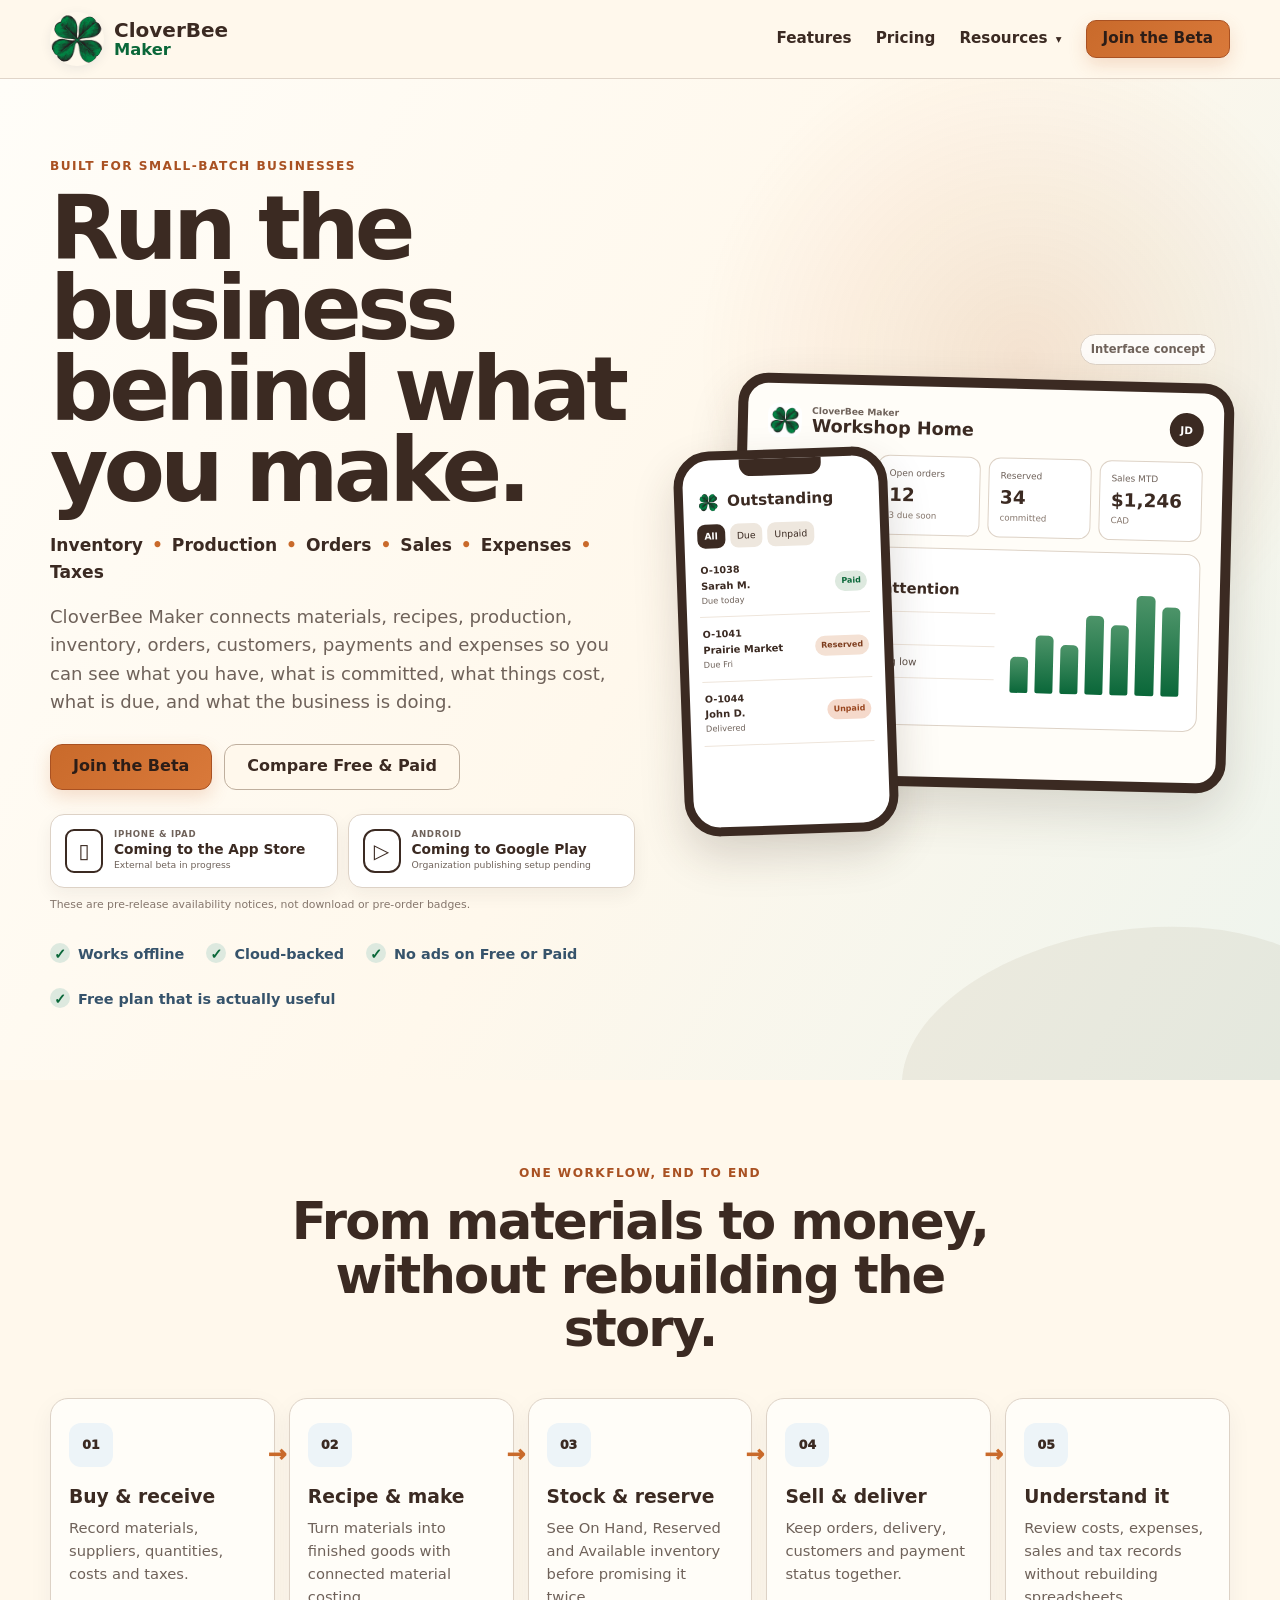
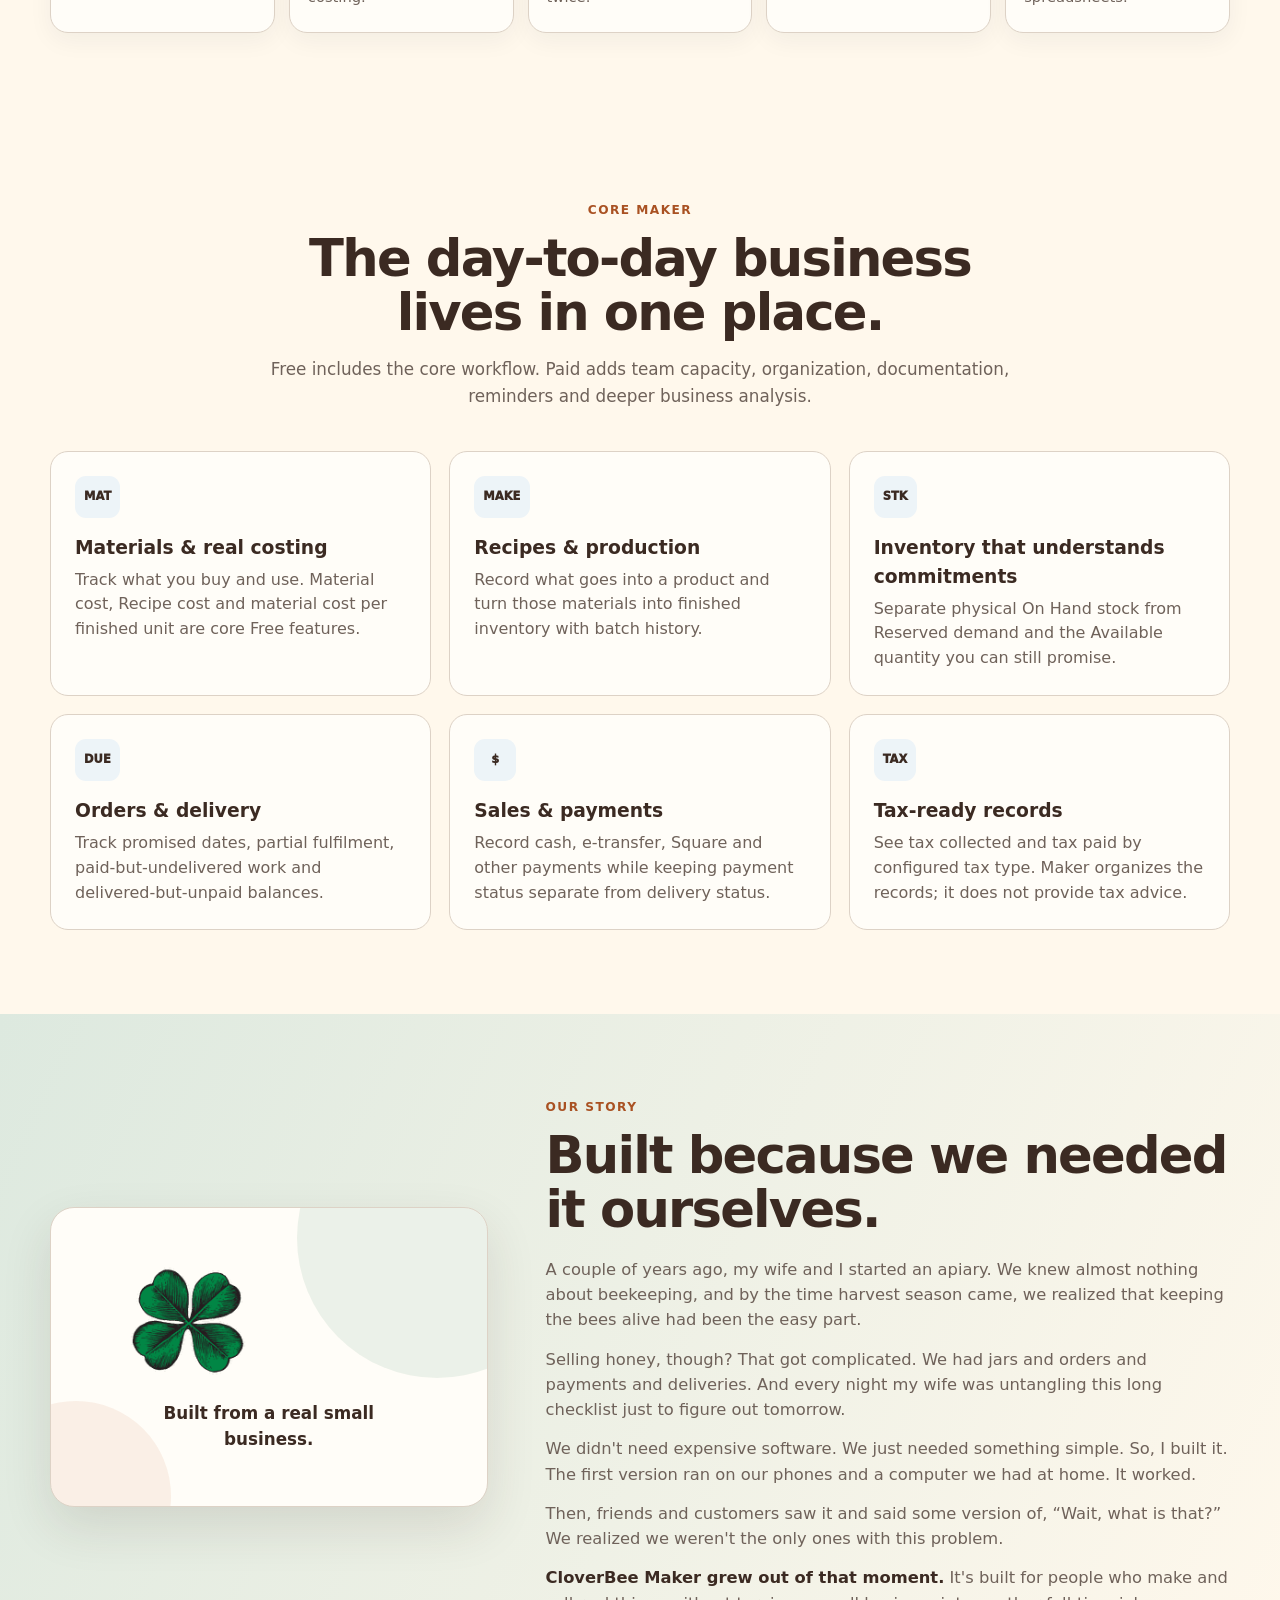
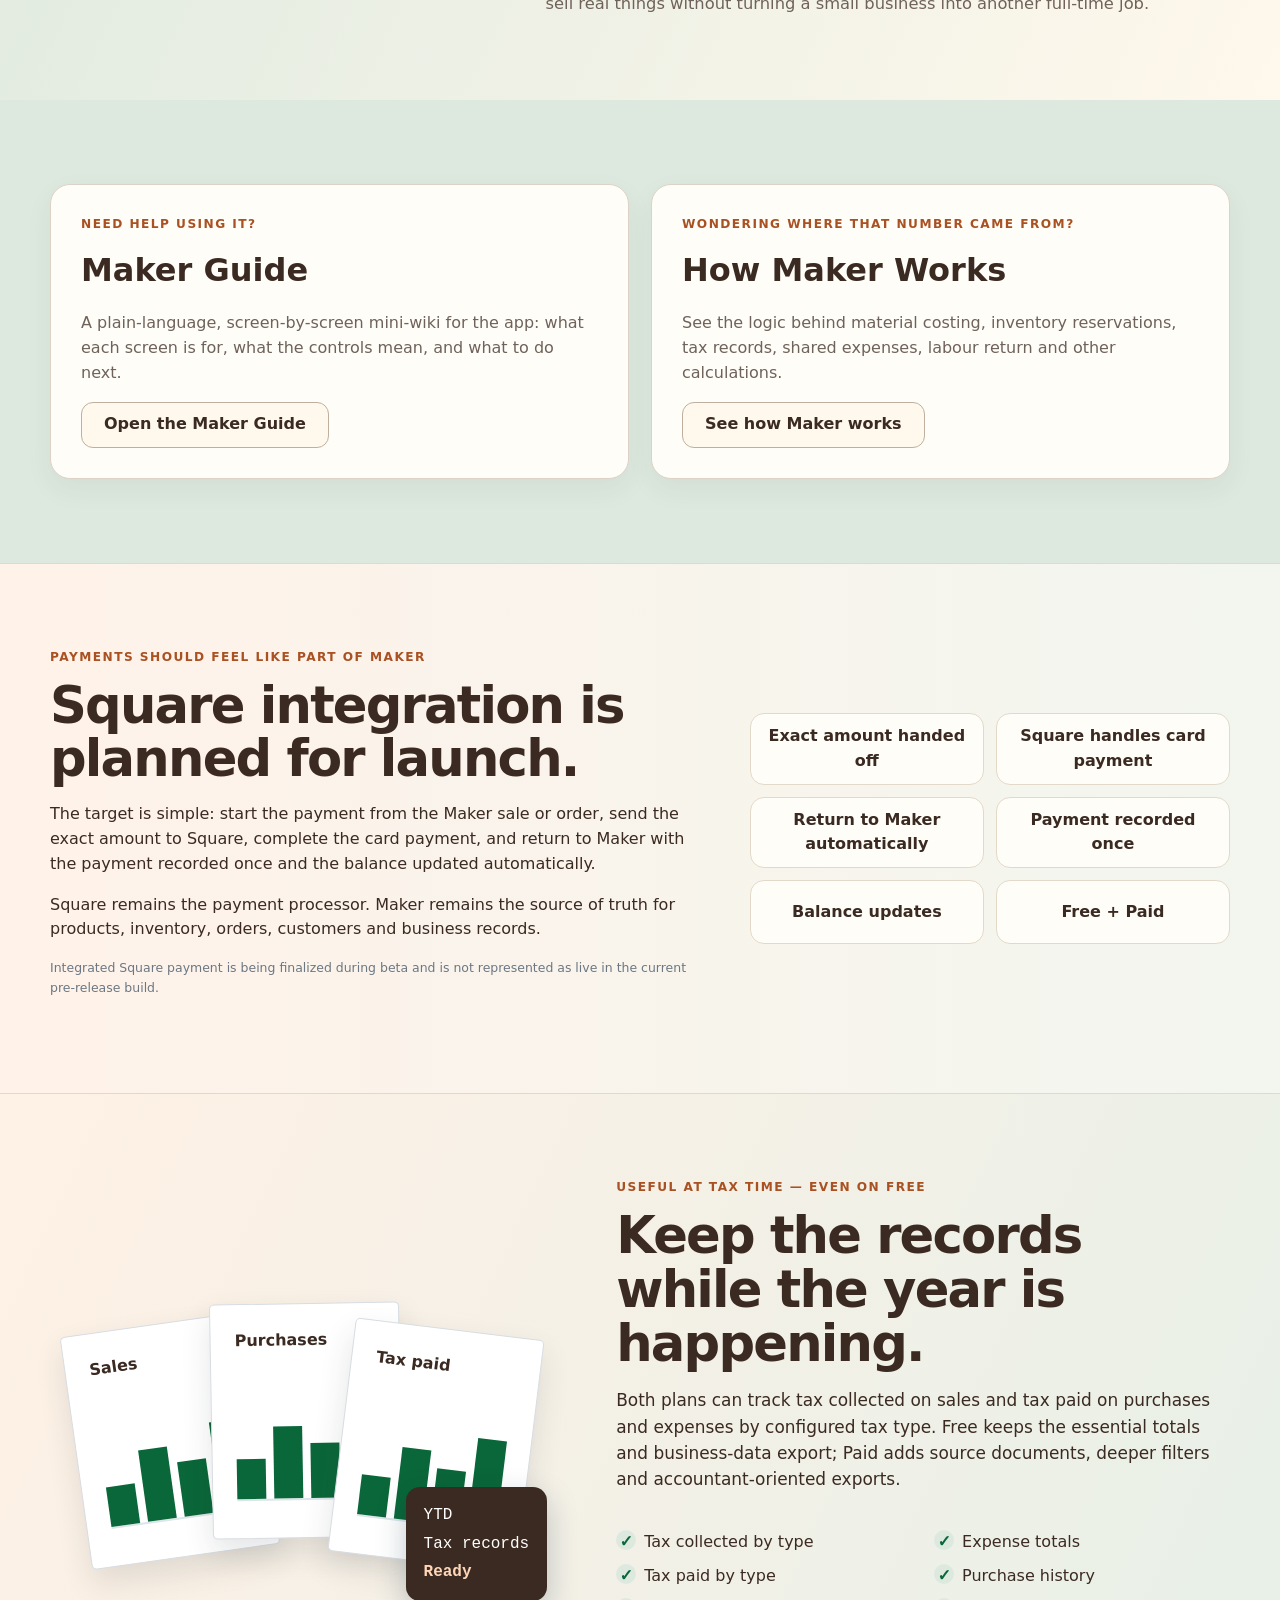
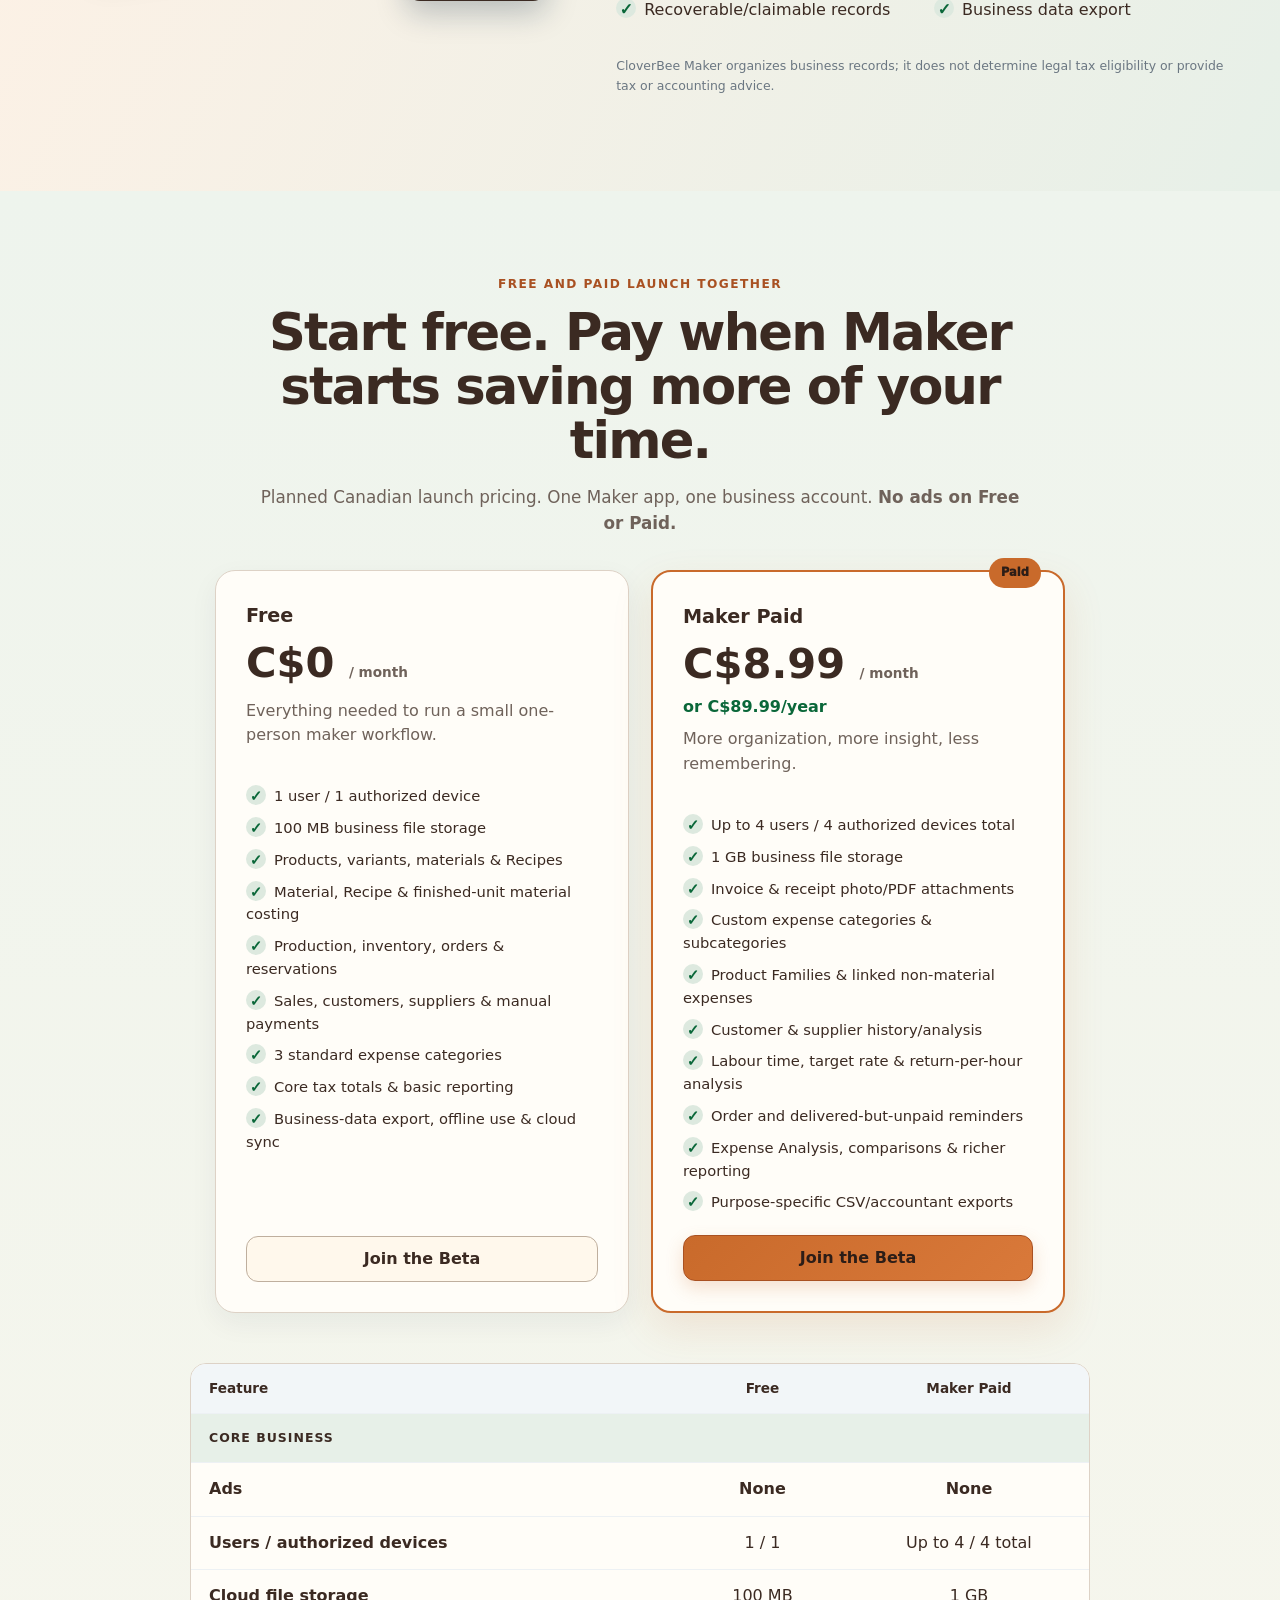
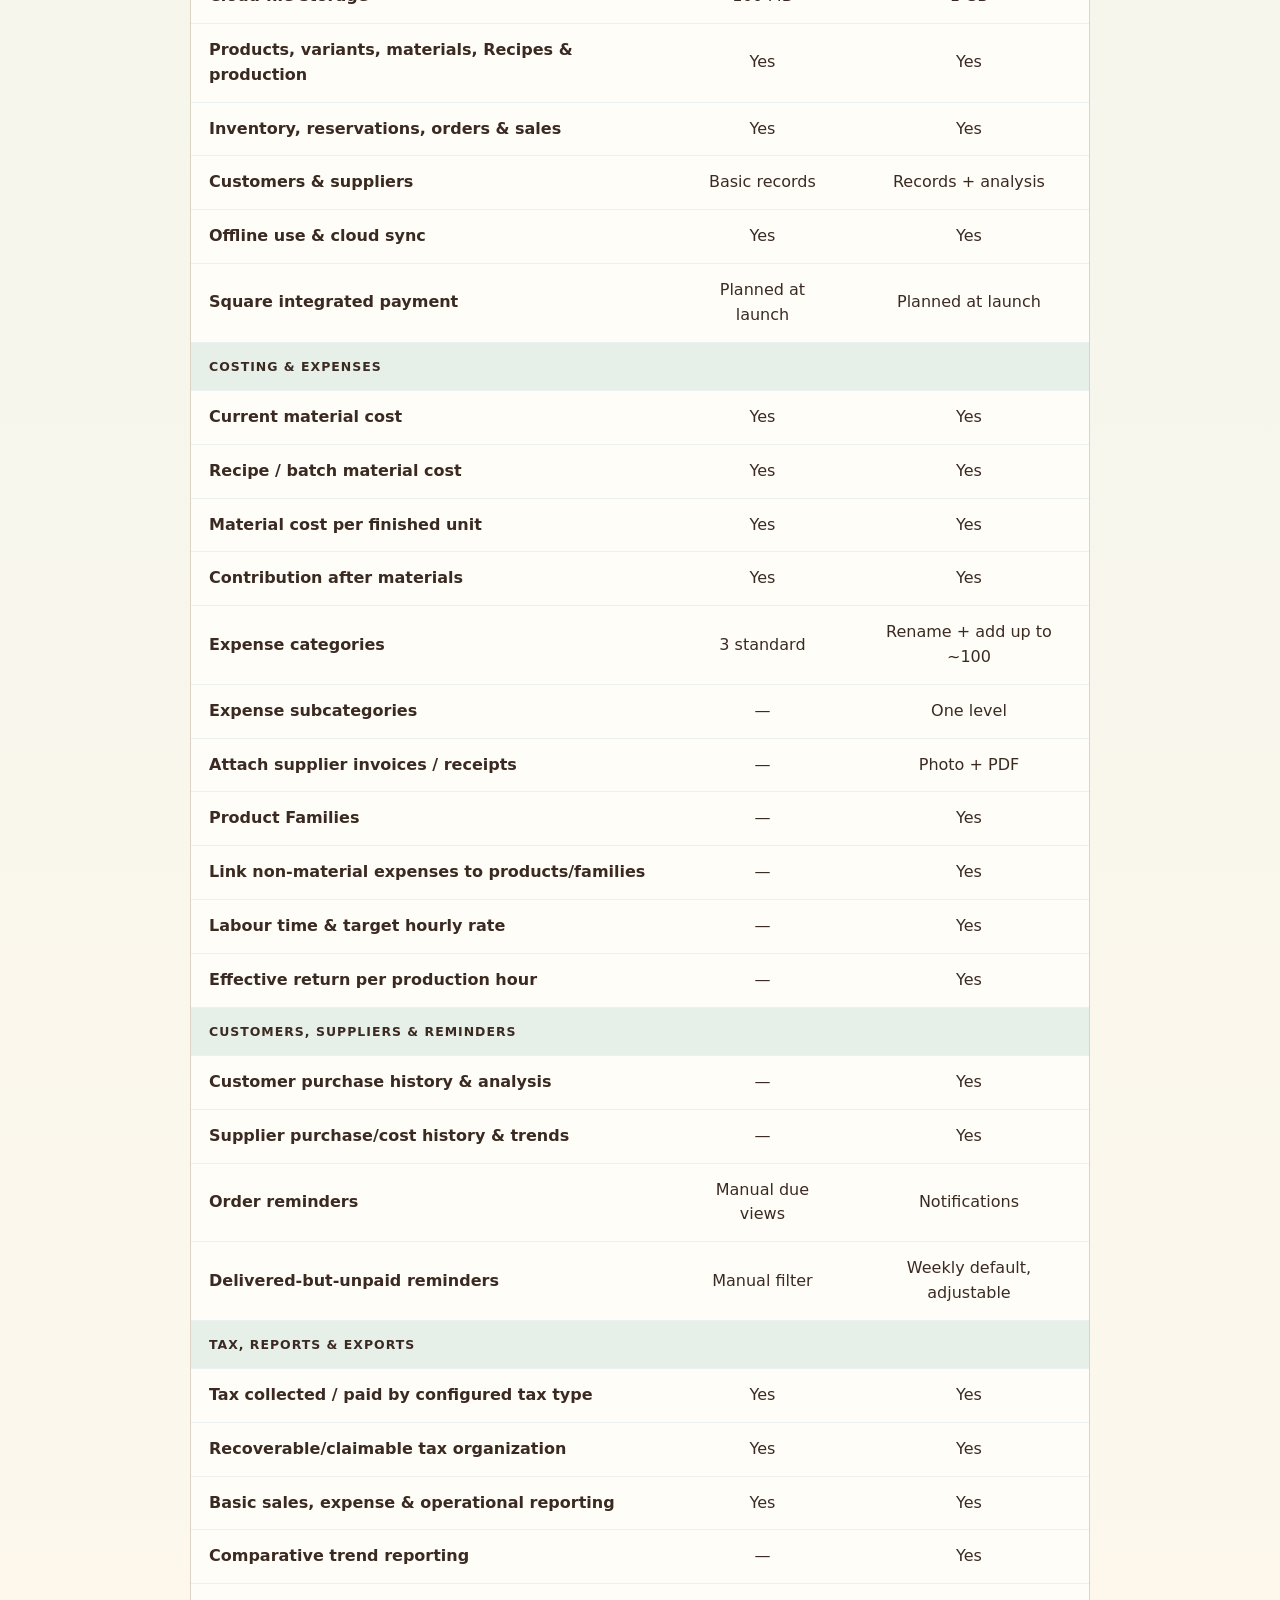
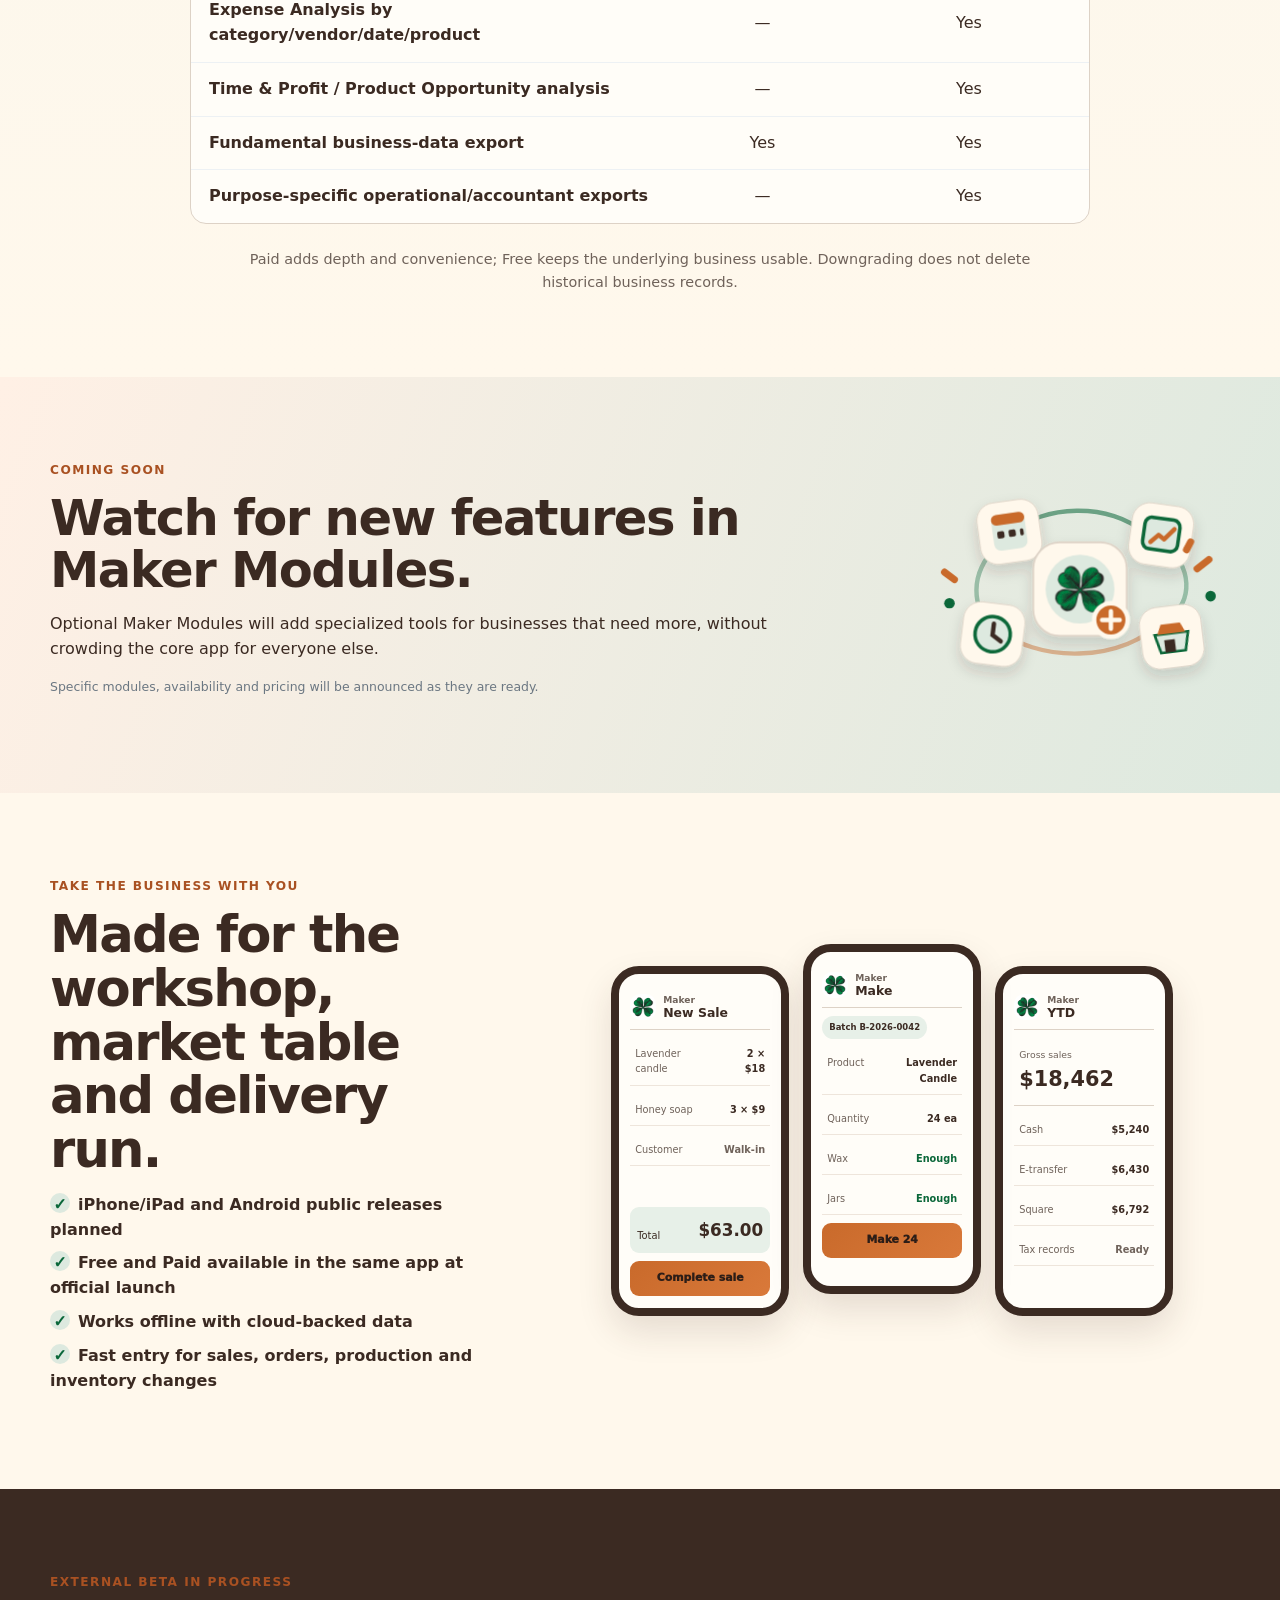
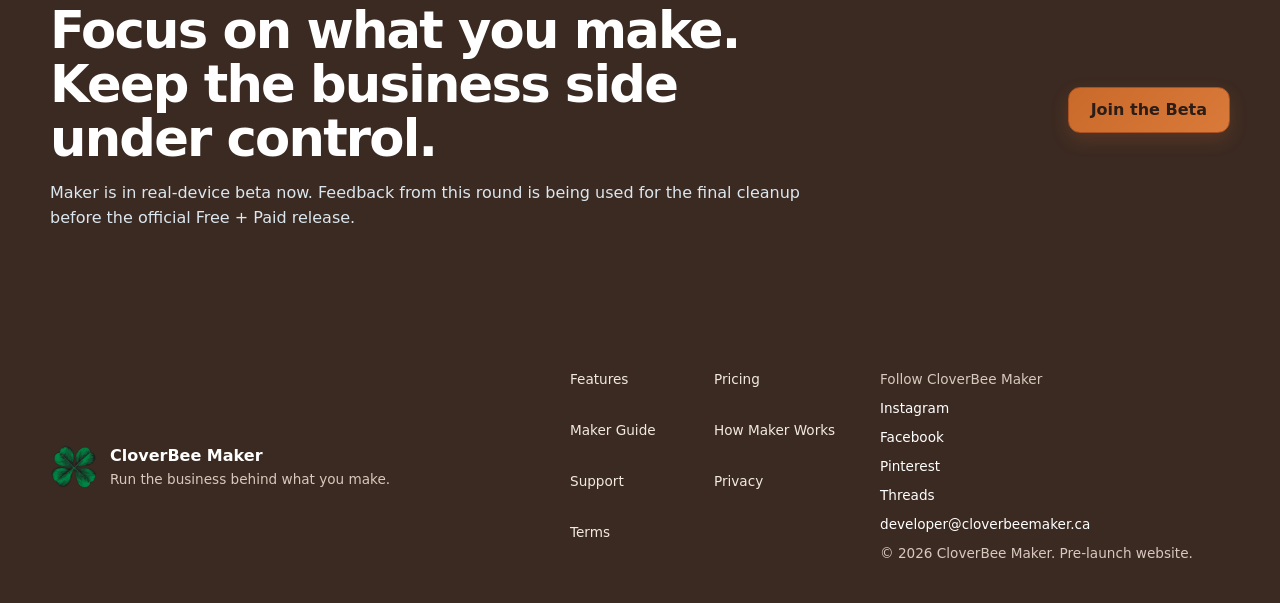
==== commit a0764520: "Publish CloverBee Maker Our Story" ====
--- a/index.html
+++ b/index.html
@@ -16,7 +16,7 @@
   <meta name="twitter:description" content="Run the business behind what you make.">
   <link rel="canonical" href="https://cloverbeemaker.ca/">
   <link rel="icon" href="cloverbee-mark.png">
-  <link rel="stylesheet" href="styles.css?v=20260910d">
+  <link rel="stylesheet" href="styles.css?v=20260910e">
   <link rel="stylesheet" href="maker-preview.css?v=20260910d">
   <script type="application/ld+json">
   {
@@ -132,6 +132,24 @@
     </div>
   </section>
 
+  <section id="story" class="section story-section">
+    <div class="story-visual" aria-hidden="true">
+      <div>
+        <img src="cloverbee-mark.png" alt="" width="118" height="118">
+        <p>Built from a real small business.</p>
+      </div>
+    </div>
+    <div class="story-copy">
+      <p class="eyebrow">Our Story</p>
+      <h2>Built because we needed it ourselves.</h2>
+      <p>A couple of years ago, my wife and I started an apiary. We knew almost nothing about beekeeping, and by the time harvest season came, we realized that keeping the bees alive had been the easy part.</p>
+      <p>Selling honey, though? That got complicated. We had jars and orders and payments and deliveries. And every night my wife was untangling this long checklist just to figure out tomorrow.</p>
+      <p>We didn't need expensive software. We just needed something simple. So, I built it. The first version ran on our phones and a computer we had at home. It worked.</p>
+      <p>Then, friends and customers saw it and said some version of, “Wait, what is that?” We realized we weren't the only ones with this problem.</p>
+      <p><strong>CloverBee Maker grew out of that moment.</strong> It's built for people who make and sell real things without turning a small business into another full-time job.</p>
+    </div>
+  </section>
+
   <section class="section guide-promo">
     <div class="support-card">
       <p class="eyebrow">Need help using it?</p><h2>Maker Guide</h2>
--- a/styles.css
+++ b/styles.css
@@ -107,3 +107,19 @@
   .nav-dropdown.open .nav-dropdown-menu{display:grid}
   .nav-dropdown-menu a{padding:7px 8px}
 }
+
+
+/* Founder story */
+.story-section{display:grid;grid-template-columns:.78fr 1.22fr;gap:58px;align-items:center;background:linear-gradient(115deg,#DDE9DF,#FFF8EC)}
+.story-visual{min-height:300px;border:1px solid var(--line);border-radius:24px;background:var(--paper);box-shadow:var(--shadow);display:grid;place-items:center;padding:36px;text-align:center;position:relative;overflow:hidden}
+.story-visual:before{content:"";position:absolute;width:280px;height:280px;border-radius:50%;background:rgba(10,103,57,.08);right:-90px;top:-110px}
+.story-visual:after{content:"";position:absolute;width:190px;height:190px;border-radius:50%;background:rgba(201,106,43,.09);left:-70px;bottom:-85px}
+.story-visual img{width:118px;height:118px;object-fit:contain;position:relative;z-index:1}
+.story-visual p{position:relative;z-index:1;max-width:280px;margin:20px 0 0;color:var(--navy);font-weight:850;font-size:1.05rem}
+.story-copy{max-width:720px}
+.story-copy h2{font-size:clamp(2rem,4vw,3.25rem);line-height:1.05;letter-spacing:-.035em;color:var(--navy);margin:0 0 20px}
+.story-copy p:not(.eyebrow){color:var(--muted);font-size:1.02rem;margin:0 0 14px}
+.story-copy p:last-child{margin-bottom:0}
+.story-copy strong{color:var(--navy)}
+@media(max-width:980px){.story-section{grid-template-columns:1fr}.story-visual{min-height:240px}}
+@media(max-width:650px){.story-section{gap:34px}.story-visual{min-height:210px;padding:28px}.story-visual img{width:92px;height:92px}}
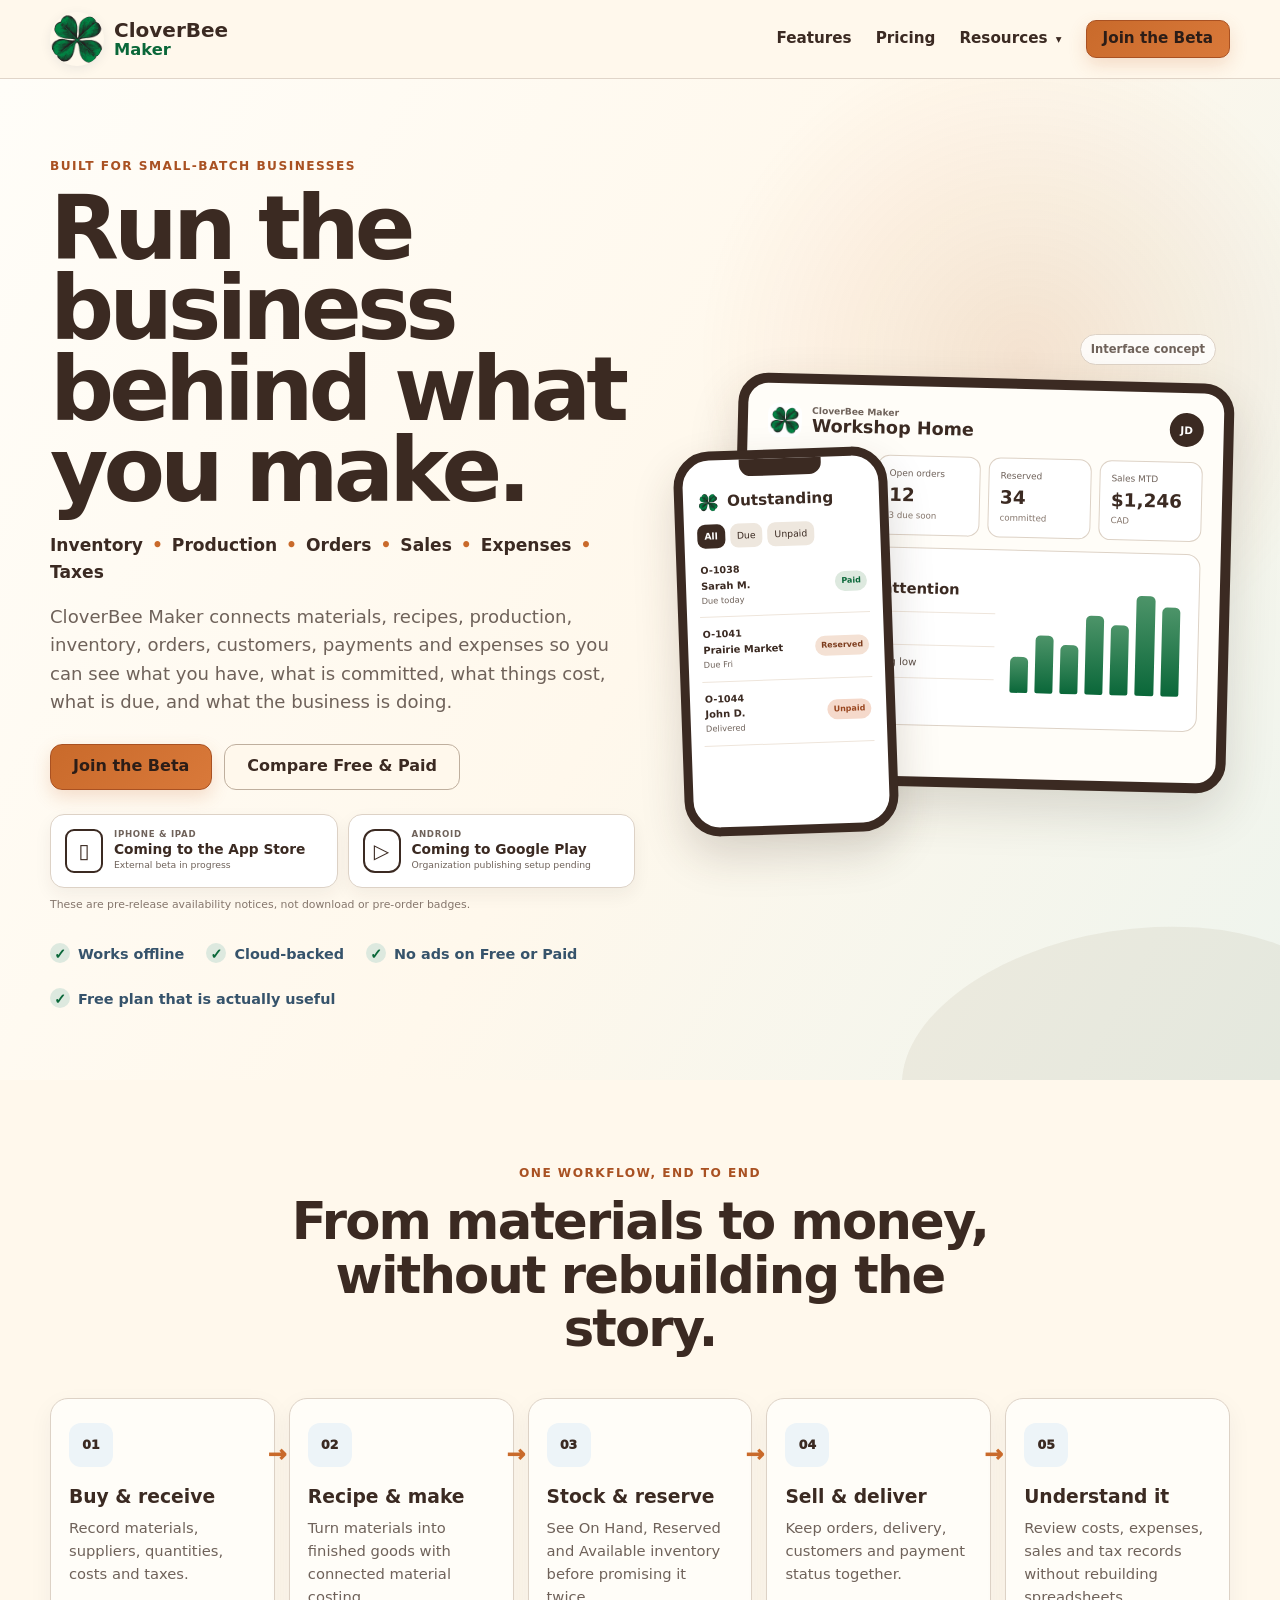
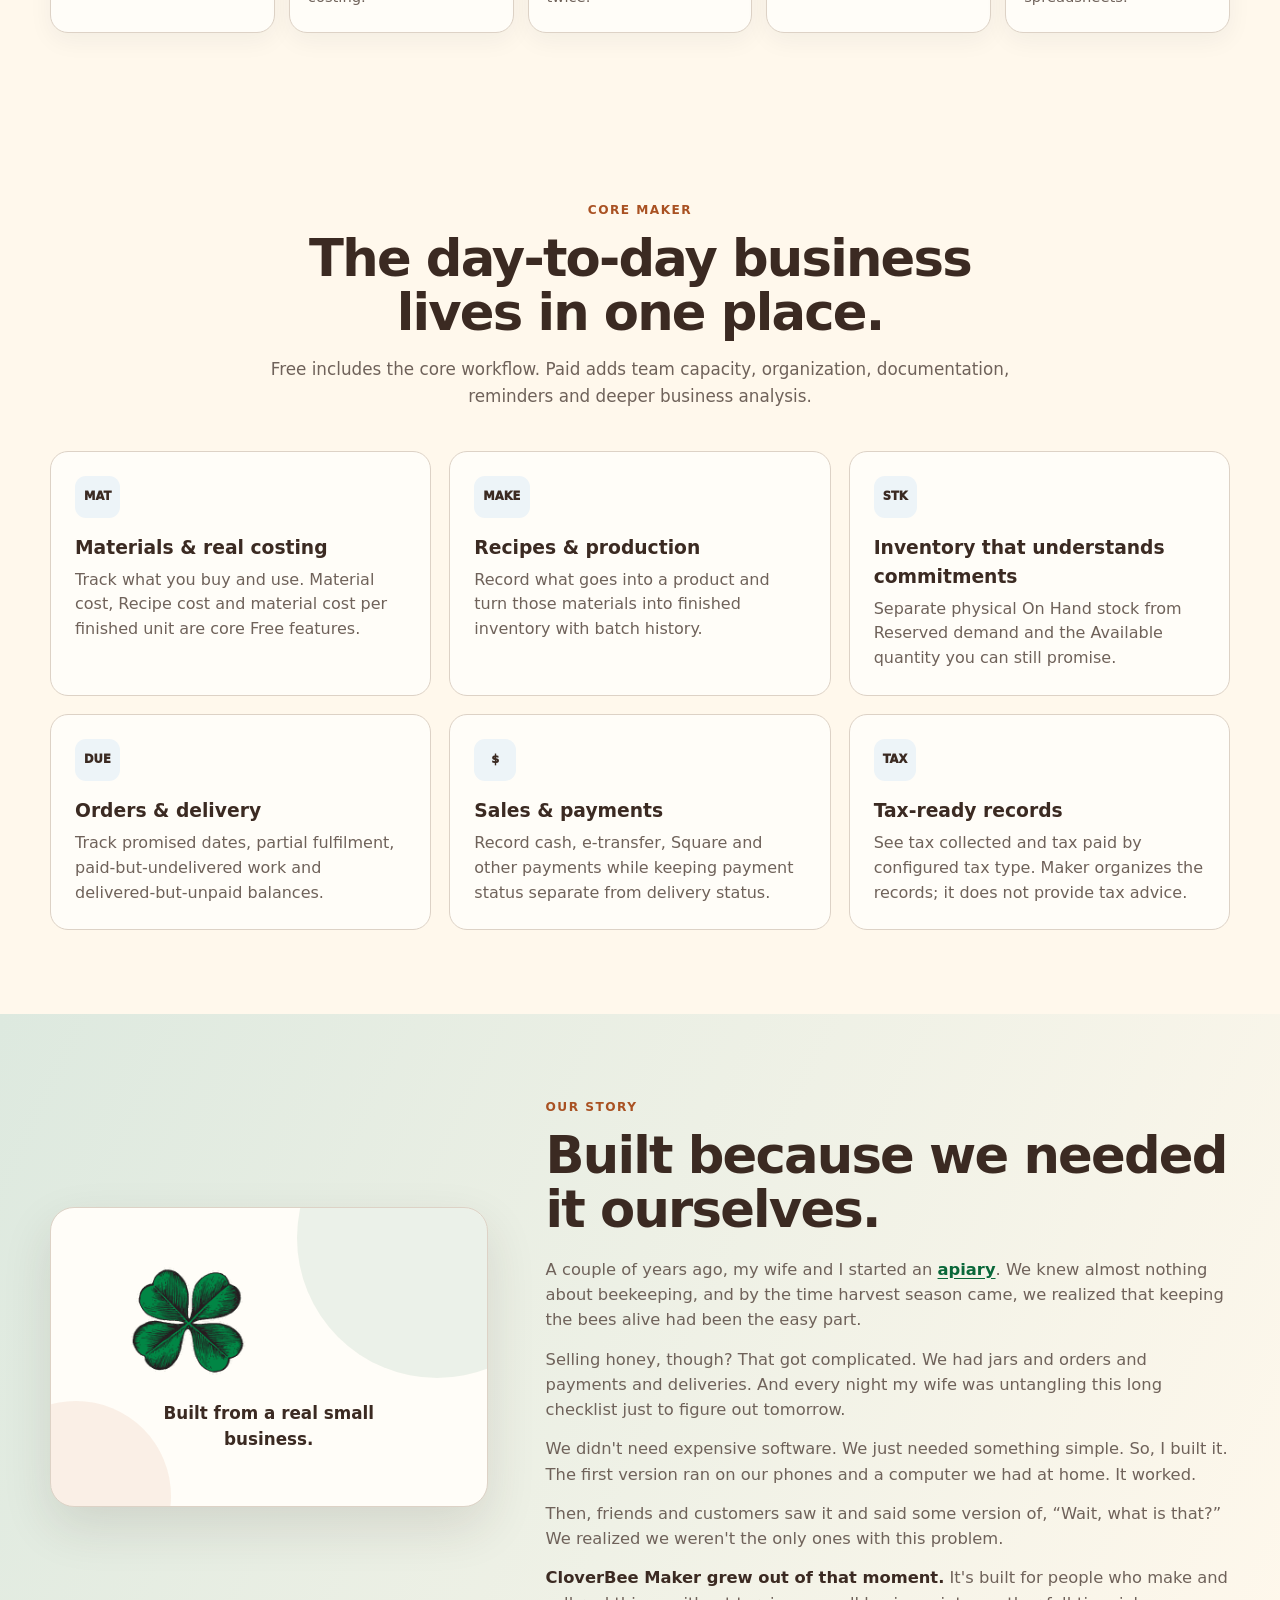
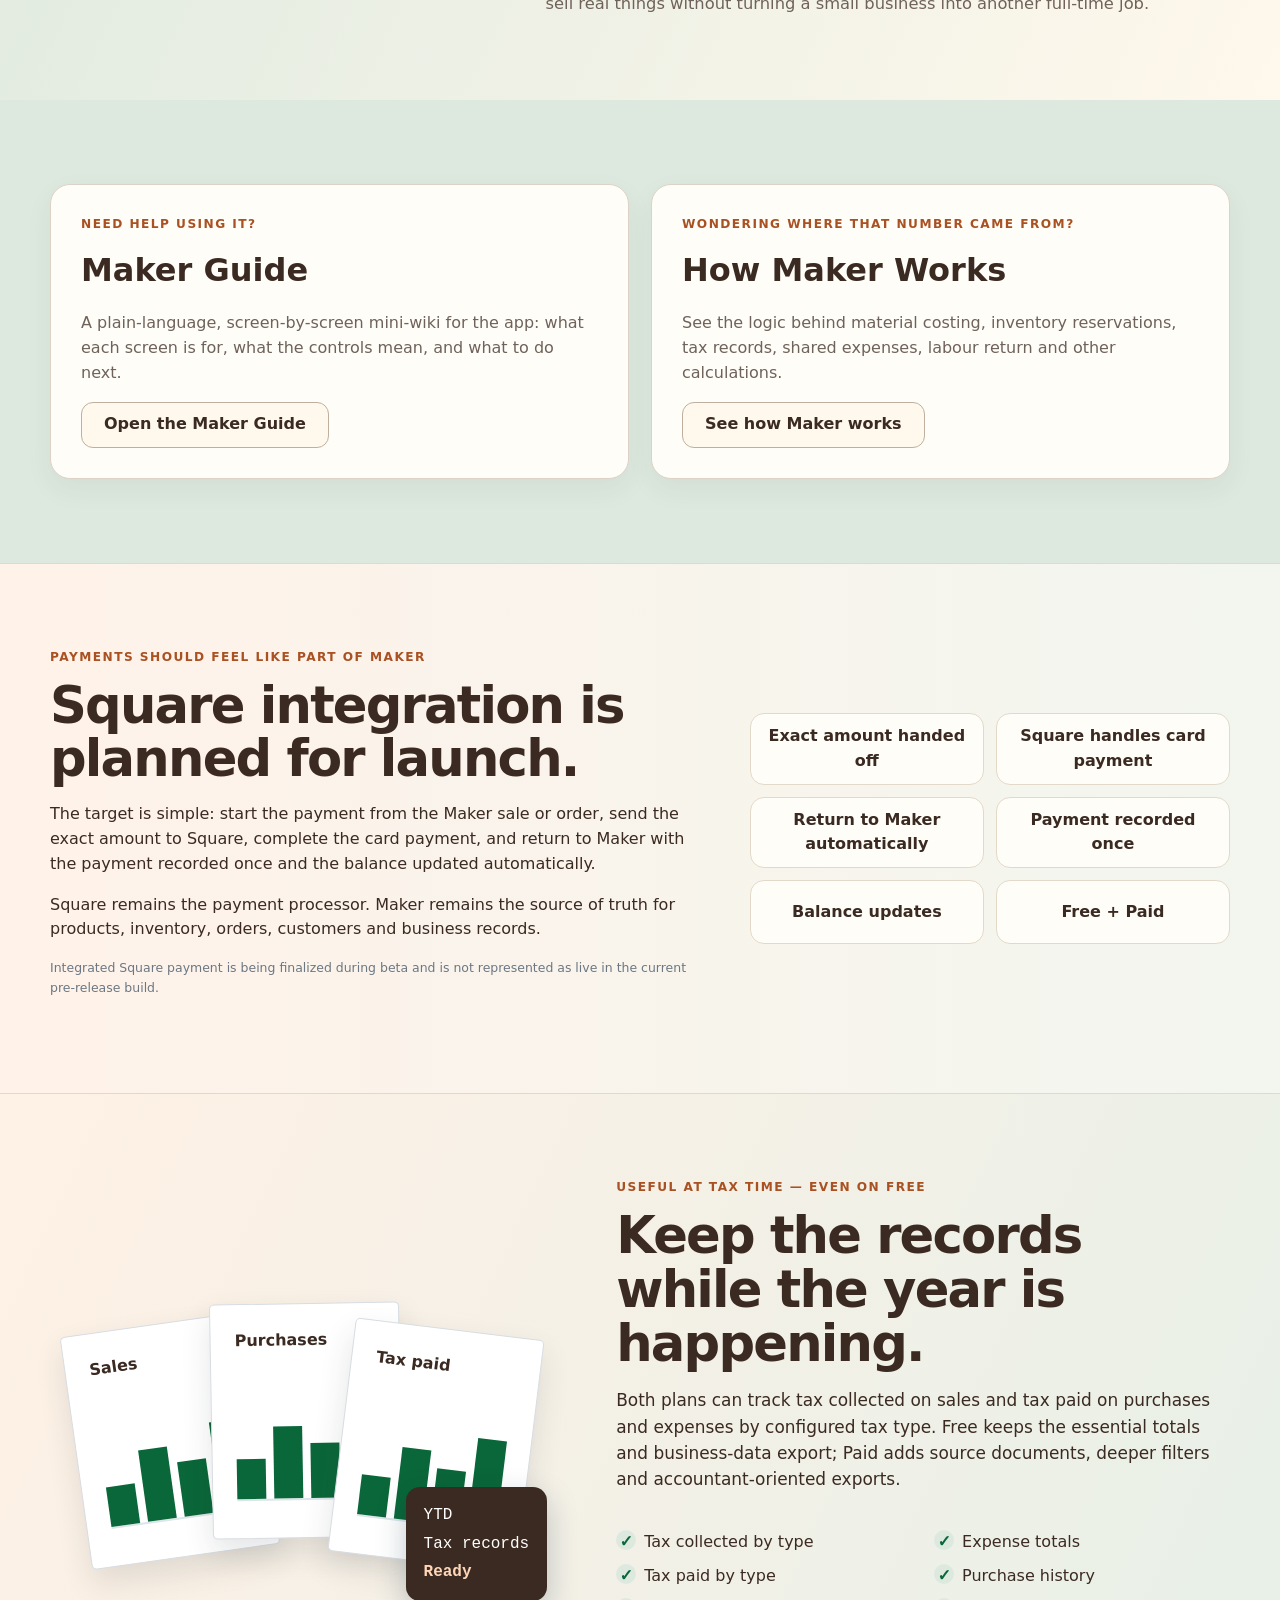
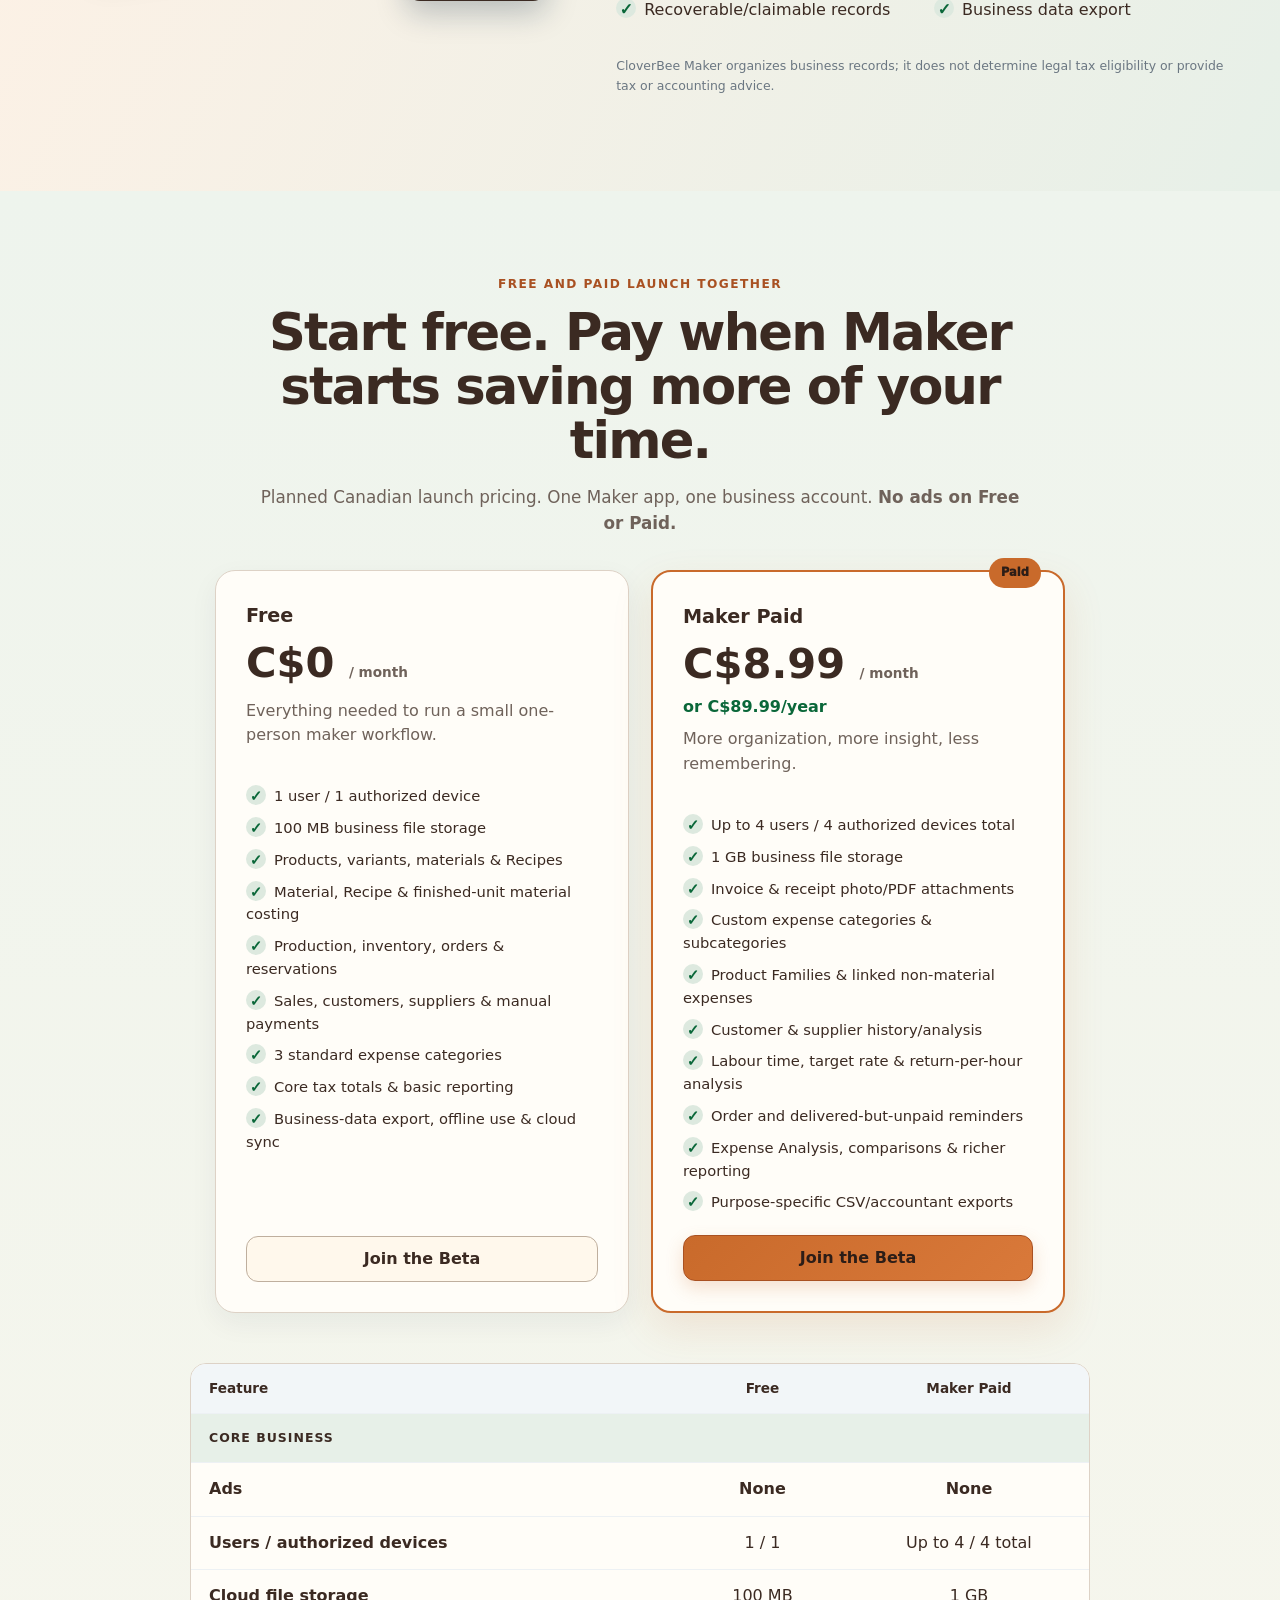
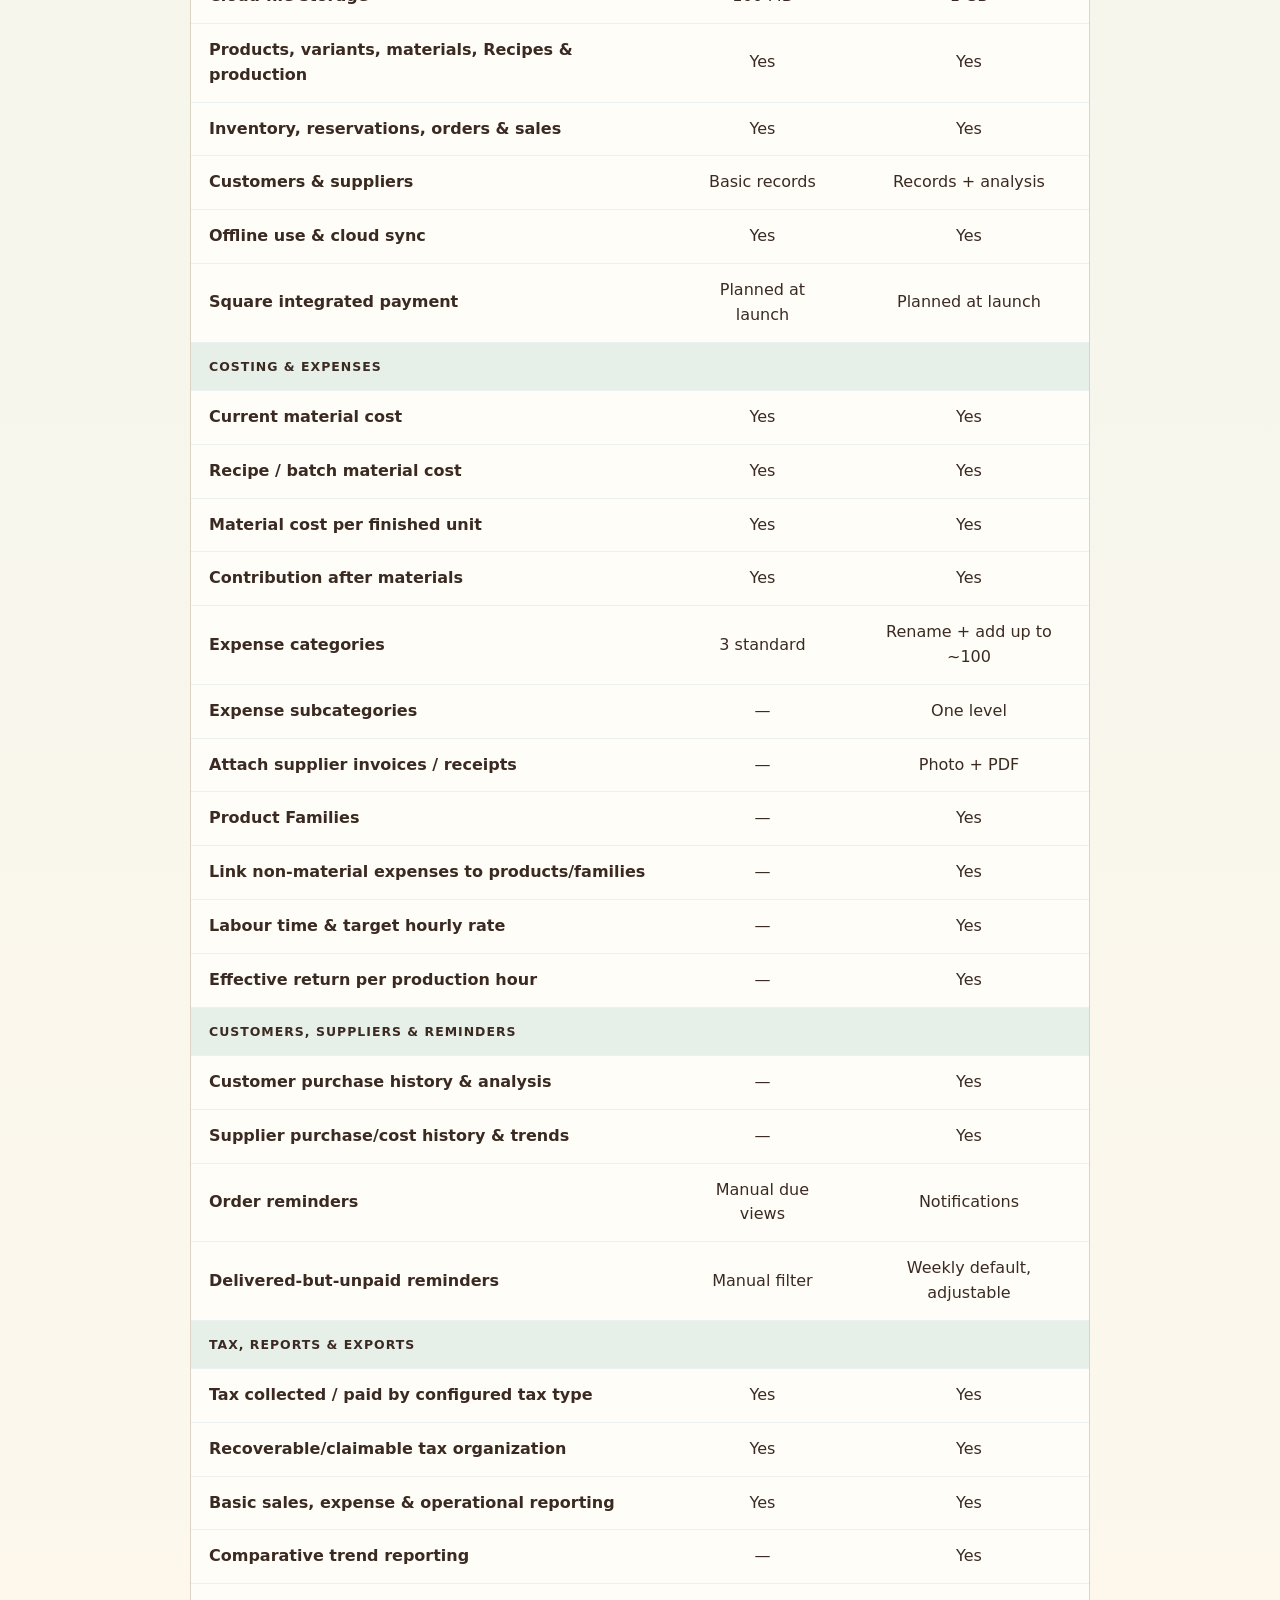
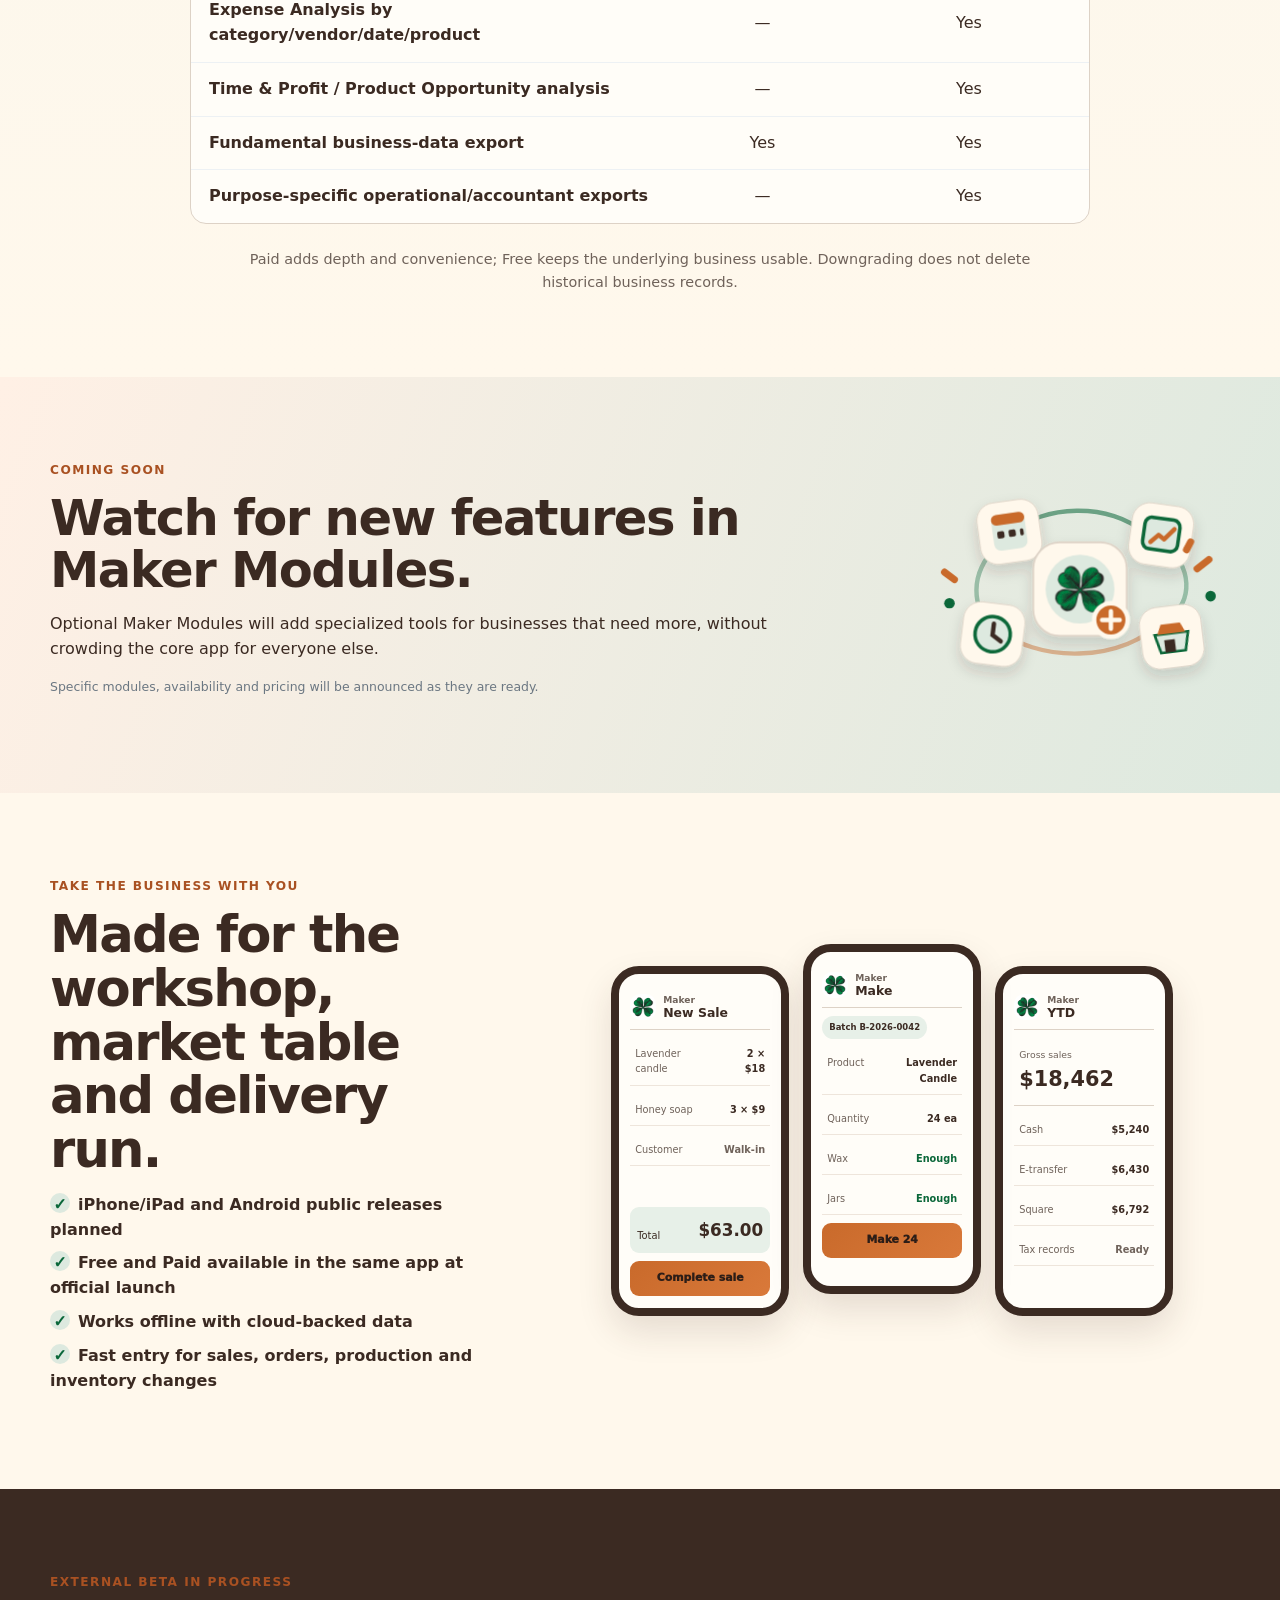
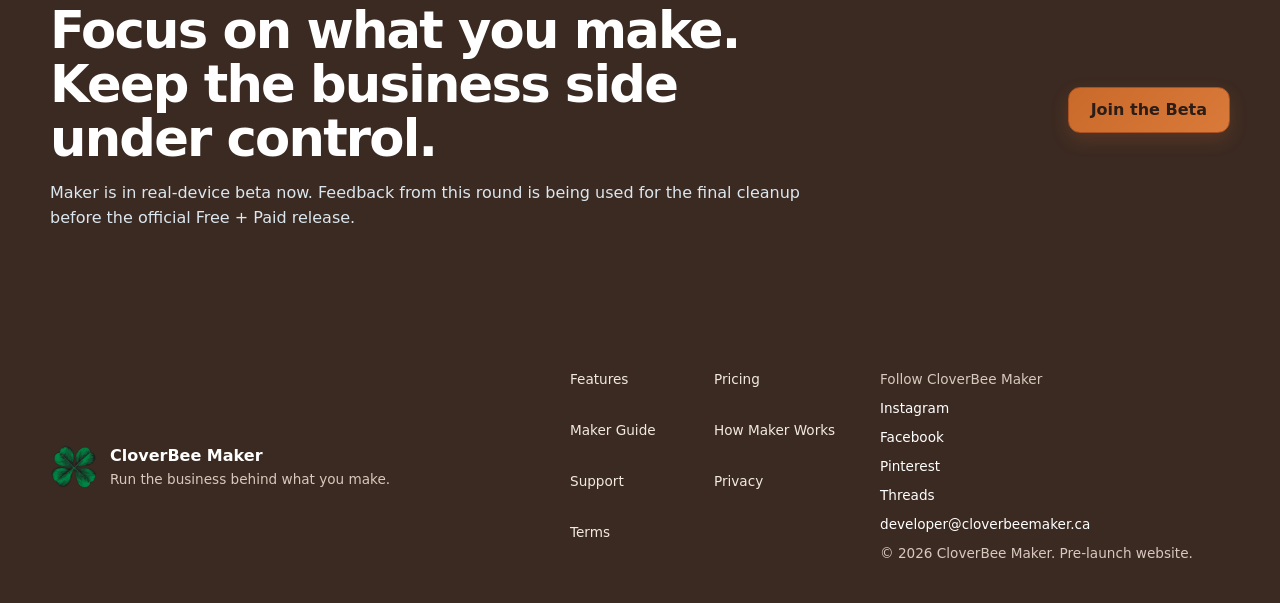
==== commit 33e25777: "Link apiary mention to CloverBee" ====
--- a/index.html
+++ b/index.html
@@ -16,7 +16,7 @@
   <meta name="twitter:description" content="Run the business behind what you make.">
   <link rel="canonical" href="https://cloverbeemaker.ca/">
   <link rel="icon" href="cloverbee-mark.png">
-  <link rel="stylesheet" href="styles.css?v=20260910e">
+  <link rel="stylesheet" href="styles.css?v=20260910f">
   <link rel="stylesheet" href="maker-preview.css?v=20260910d">
   <script type="application/ld+json">
   {
@@ -142,7 +142,7 @@
     <div class="story-copy">
       <p class="eyebrow">Our Story</p>
       <h2>Built because we needed it ourselves.</h2>
-      <p>A couple of years ago, my wife and I started an apiary. We knew almost nothing about beekeeping, and by the time harvest season came, we realized that keeping the bees alive had been the easy part.</p>
+      <p>A couple of years ago, my wife and I started an <a href="https://cloverbee.ca/">apiary</a>. We knew almost nothing about beekeeping, and by the time harvest season came, we realized that keeping the bees alive had been the easy part.</p>
       <p>Selling honey, though? That got complicated. We had jars and orders and payments and deliveries. And every night my wife was untangling this long checklist just to figure out tomorrow.</p>
       <p>We didn't need expensive software. We just needed something simple. So, I built it. The first version ran on our phones and a computer we had at home. It worked.</p>
       <p>Then, friends and customers saw it and said some version of, “Wait, what is that?” We realized we weren't the only ones with this problem.</p>
--- a/styles.css
+++ b/styles.css
@@ -121,5 +121,6 @@
 .story-copy p:not(.eyebrow){color:var(--muted);font-size:1.02rem;margin:0 0 14px}
 .story-copy p:last-child{margin-bottom:0}
 .story-copy strong{color:var(--navy)}
+.story-copy a{color:var(--green);font-weight:750;text-decoration:underline;text-underline-offset:3px}.story-copy a:hover{color:var(--gold-deep)}
 @media(max-width:980px){.story-section{grid-template-columns:1fr}.story-visual{min-height:240px}}
 @media(max-width:650px){.story-section{gap:34px}.story-visual{min-height:210px;padding:28px}.story-visual img{width:92px;height:92px}}
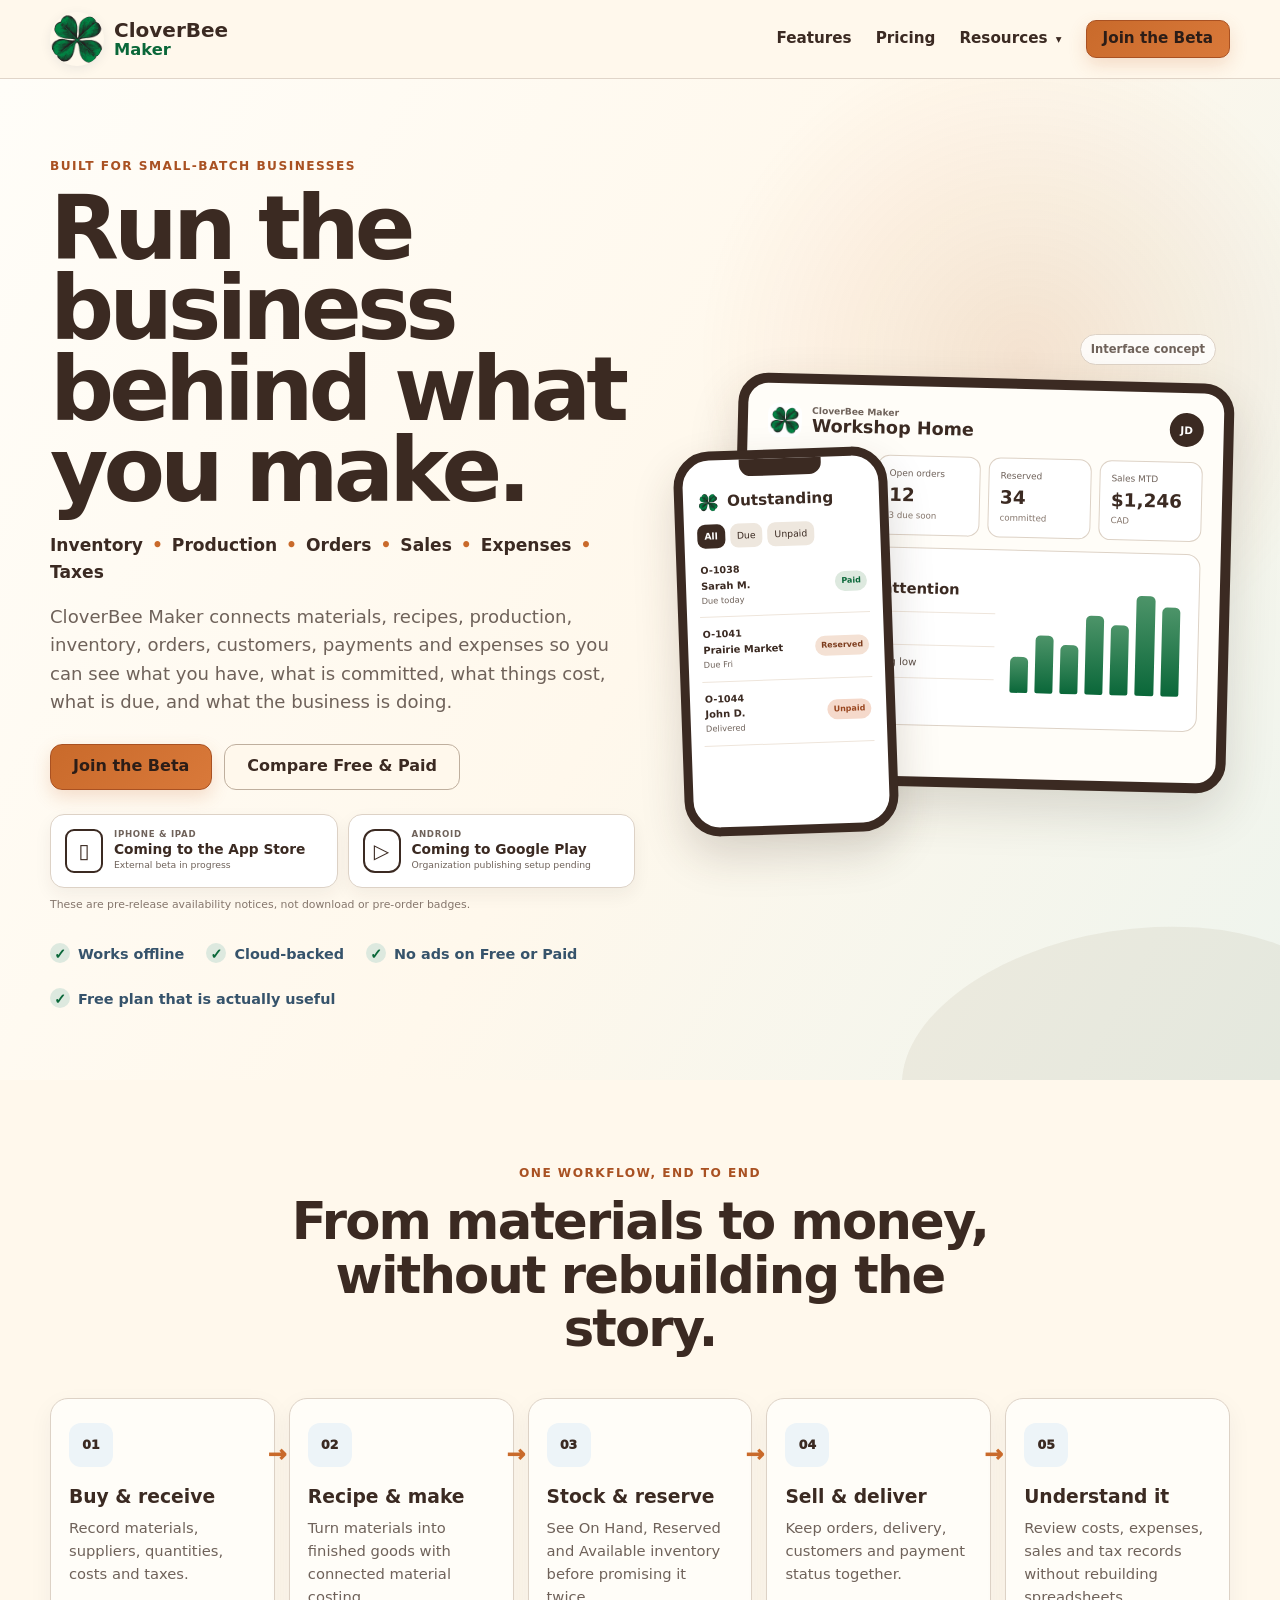
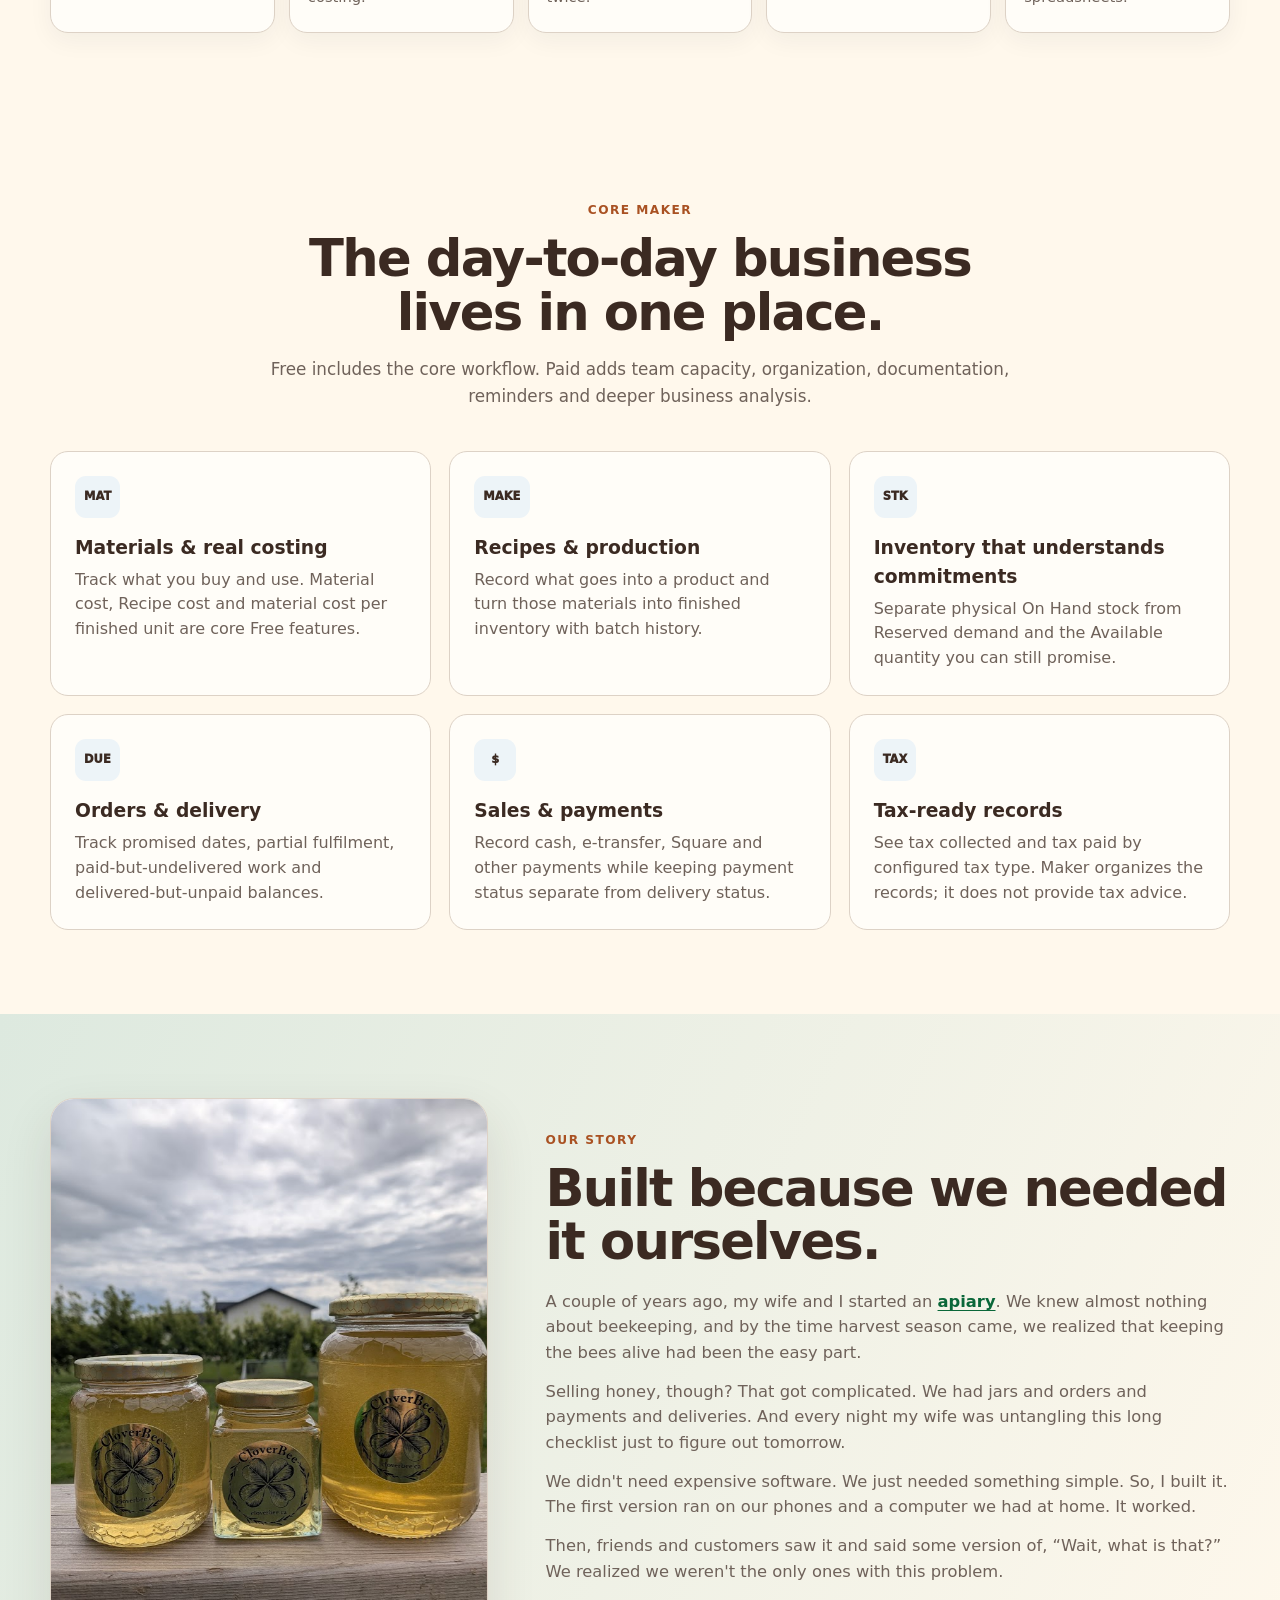
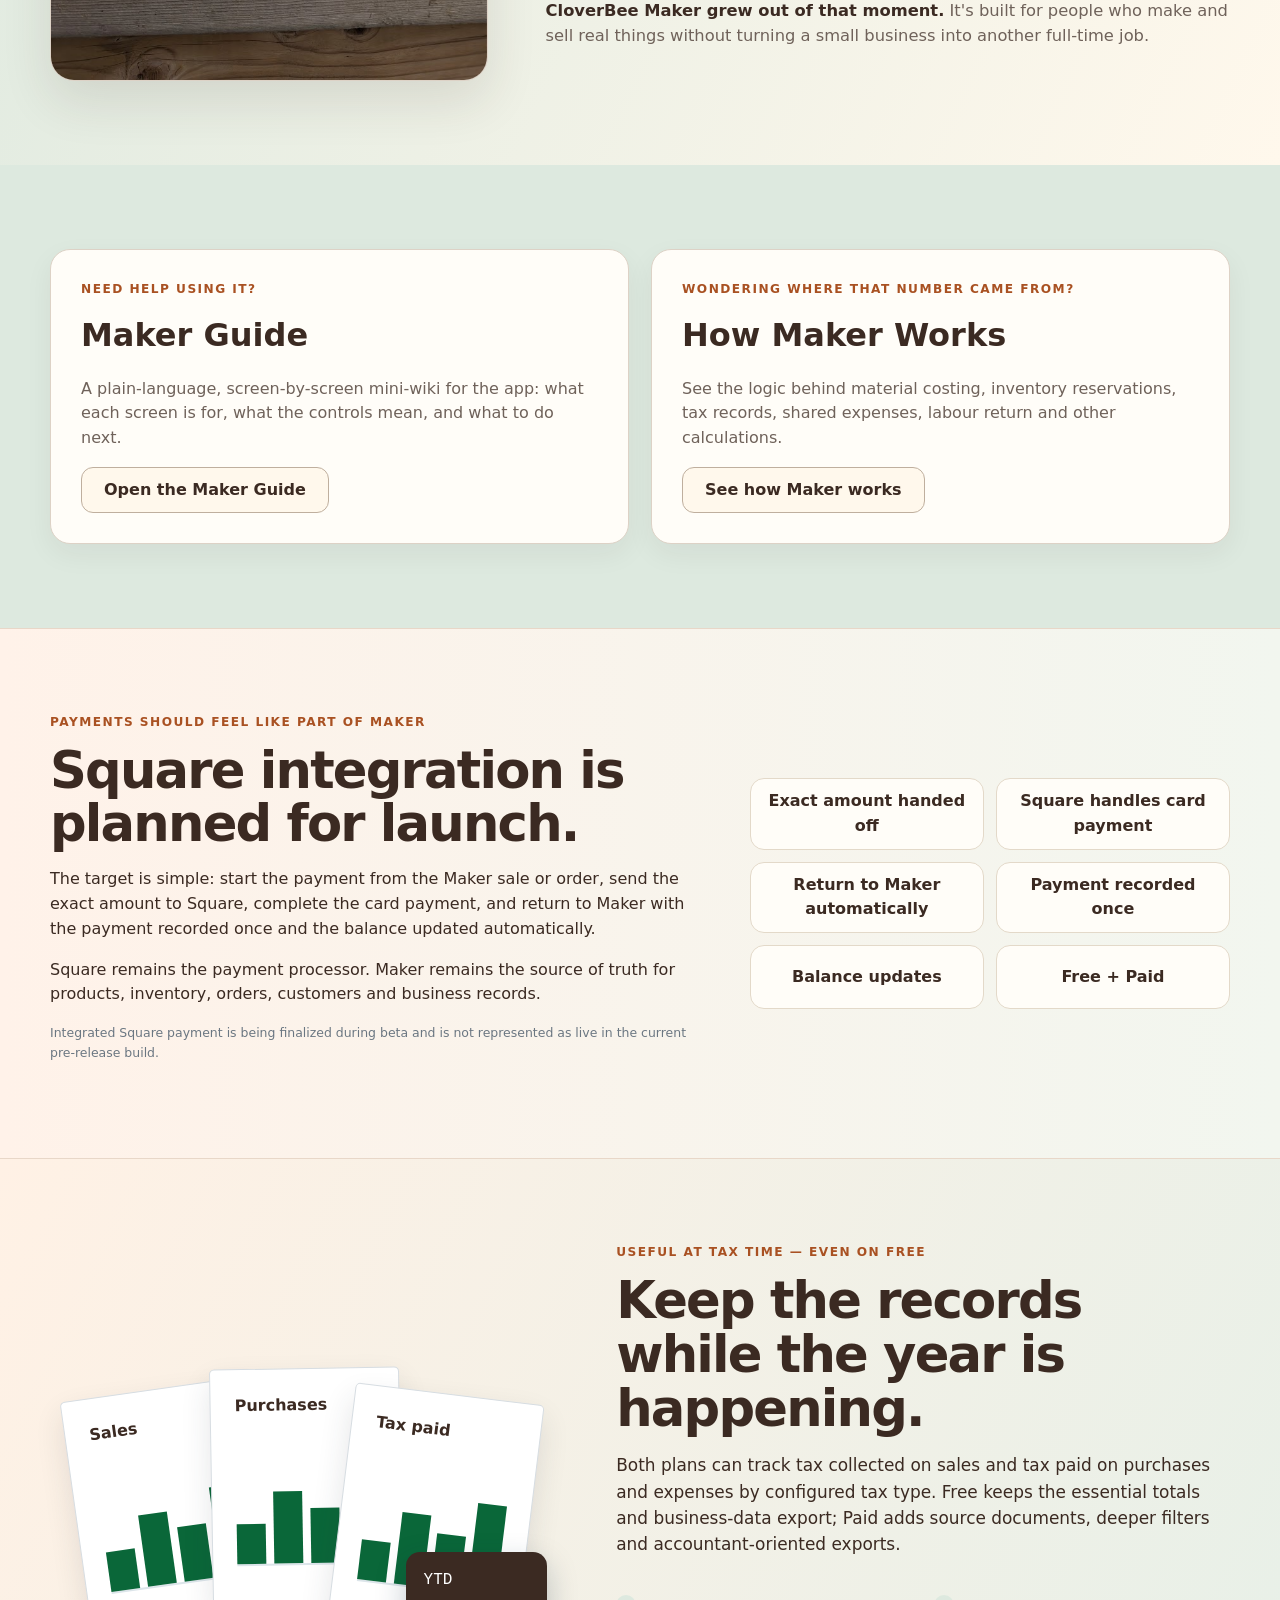
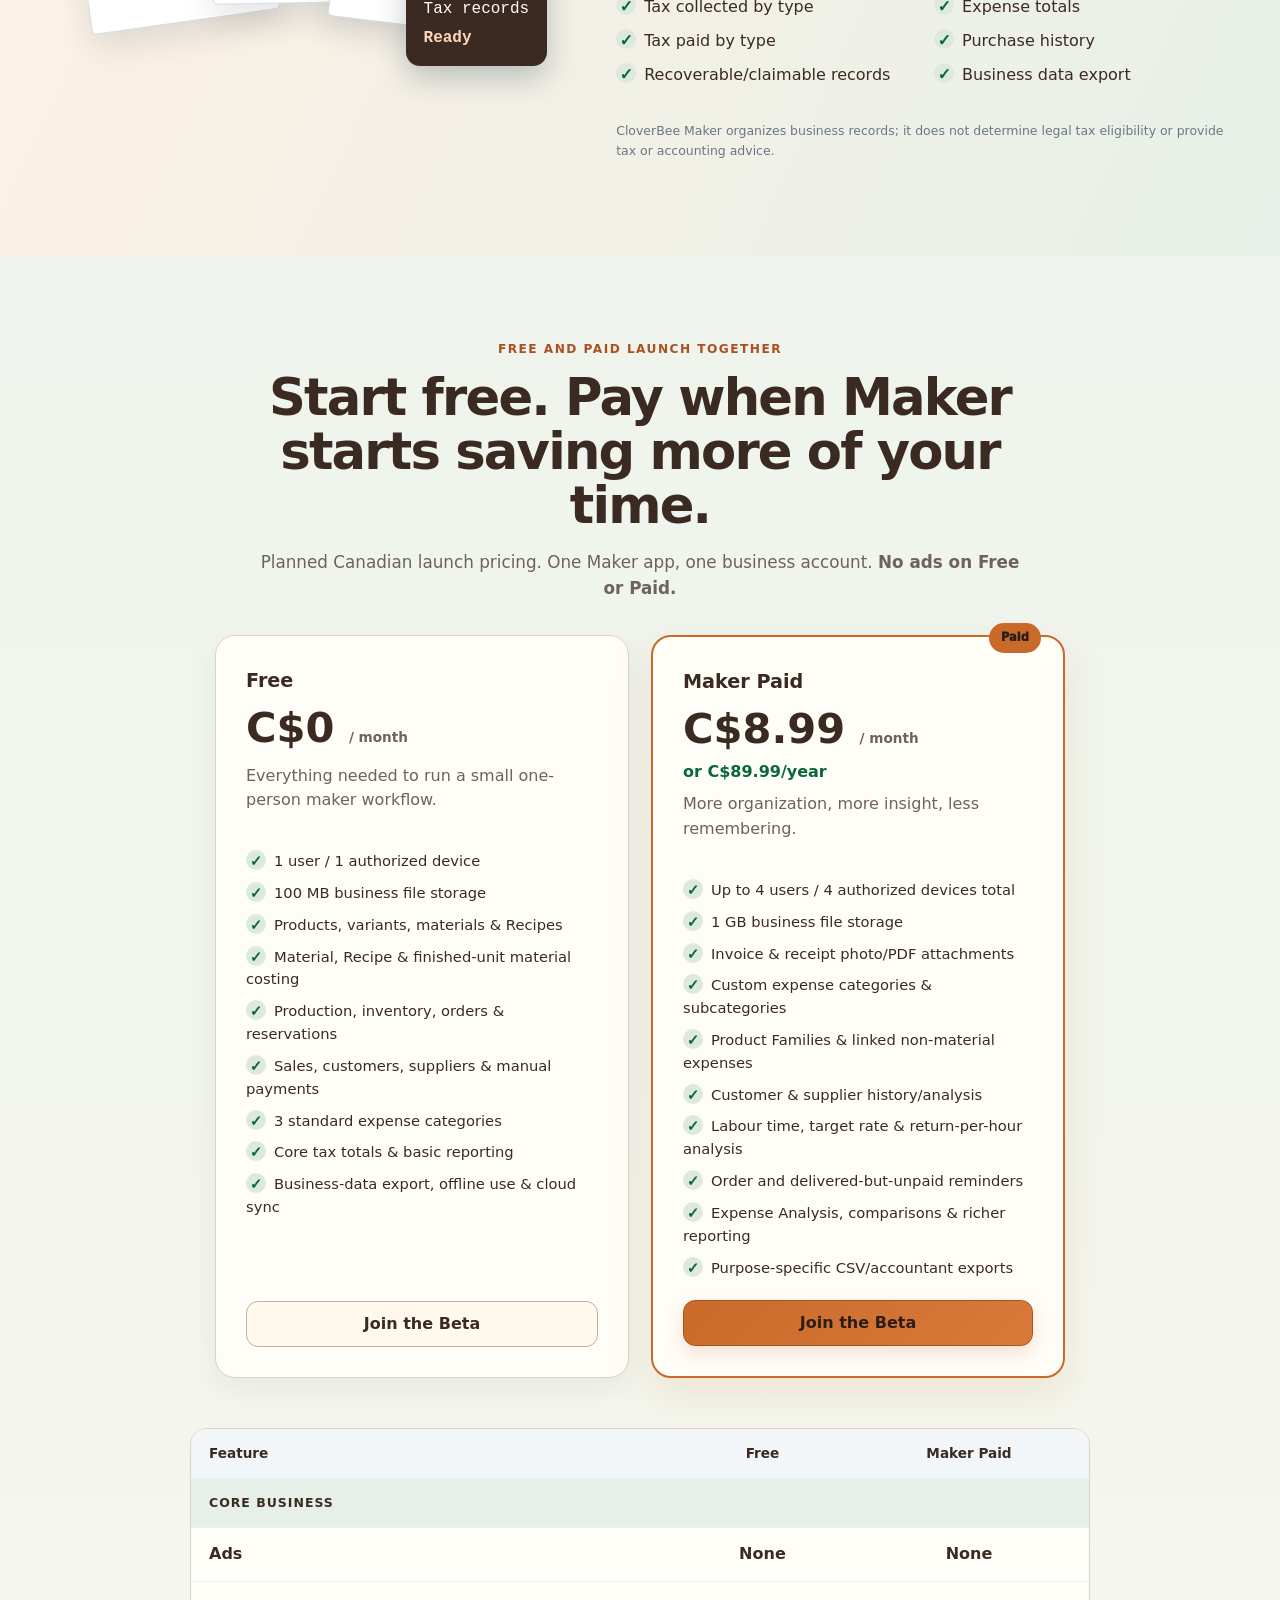
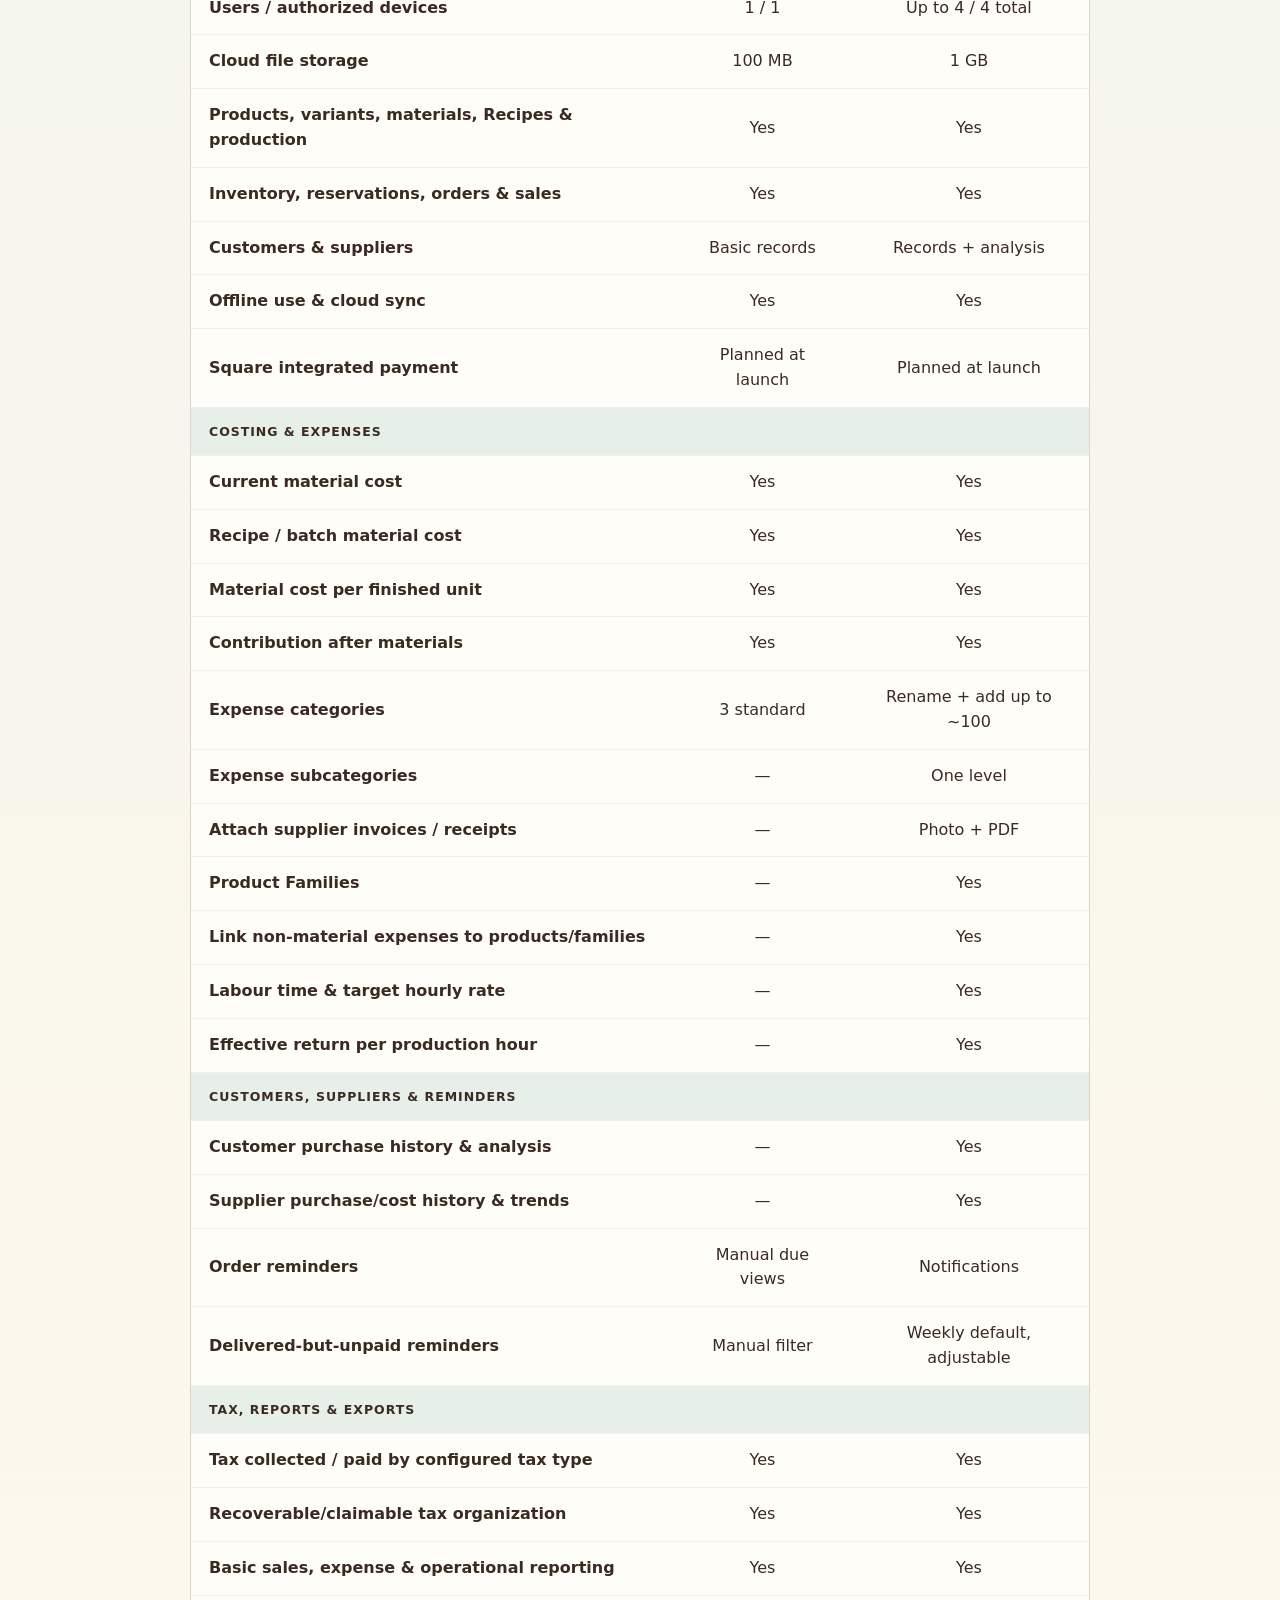
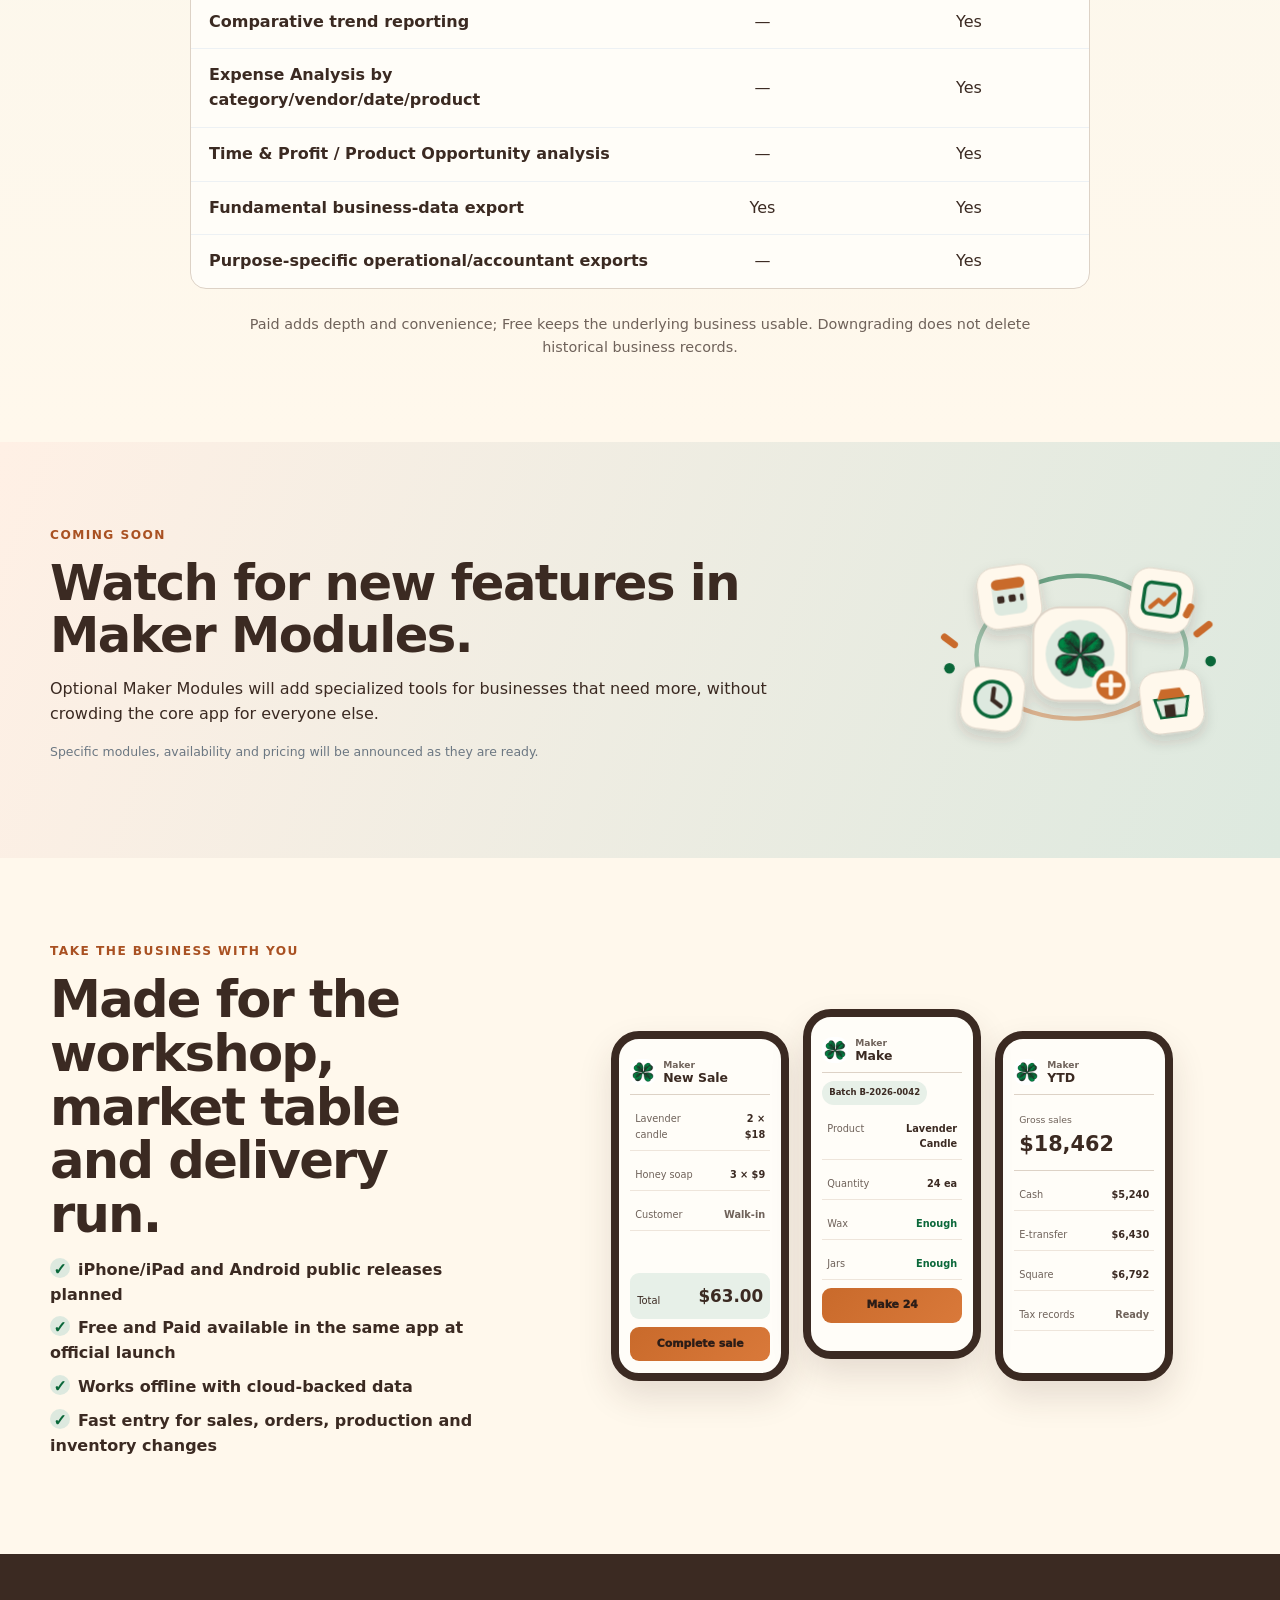
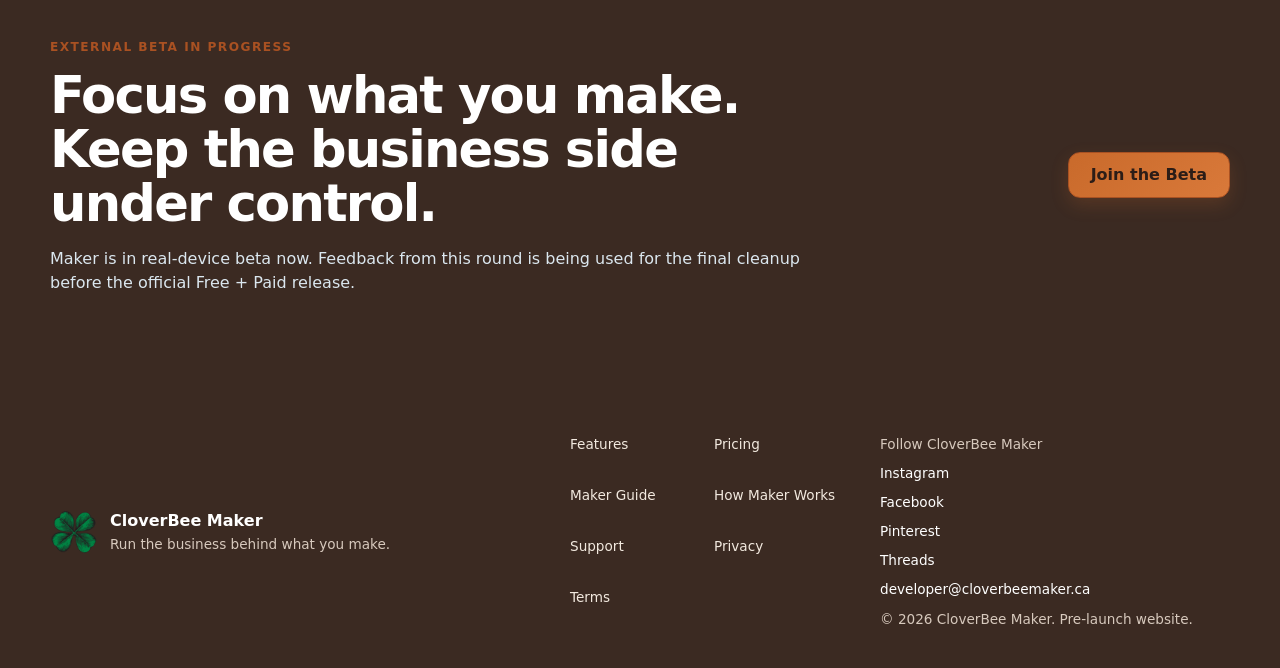
==== commit 54a04876: "Replace Our Story tile with CloverBee honey photo" ====
--- a/index.html
+++ b/index.html
@@ -16,7 +16,7 @@
   <meta name="twitter:description" content="Run the business behind what you make.">
   <link rel="canonical" href="https://cloverbeemaker.ca/">
   <link rel="icon" href="cloverbee-mark.png">
-  <link rel="stylesheet" href="styles.css?v=20260910f">
+  <link rel="stylesheet" href="styles.css?v=20260910g">
   <link rel="stylesheet" href="maker-preview.css?v=20260910d">
   <script type="application/ld+json">
   {
@@ -133,12 +133,10 @@
   </section>
 
   <section id="story" class="section story-section">
-    <div class="story-visual" aria-hidden="true">
-      <div>
-        <img src="cloverbee-mark.png" alt="" width="118" height="118">
-        <p>Built from a real small business.</p>
-      </div>
-    </div>
+    <a class="story-visual story-photo-link" href="https://cloverbee.ca/" aria-label="Visit CloverBee Honey">
+      <img class="story-origin-photo" src="assets/cloverbee-honey-origin.png" alt="Three jars of CloverBee honey from the apiary where CloverBee Maker began">
+      <span>Built from a real small business.</span>
+    </a>
     <div class="story-copy">
       <p class="eyebrow">Our Story</p>
       <h2>Built because we needed it ourselves.</h2>
--- a/styles.css
+++ b/styles.css
@@ -124,3 +124,11 @@
 .story-copy a{color:var(--green);font-weight:750;text-decoration:underline;text-underline-offset:3px}.story-copy a:hover{color:var(--gold-deep)}
 @media(max-width:980px){.story-section{grid-template-columns:1fr}.story-visual{min-height:240px}}
 @media(max-width:650px){.story-section{gap:34px}.story-visual{min-height:210px;padding:28px}.story-visual img{width:92px;height:92px}}
+
+.story-photo-link{padding:0;text-decoration:none;display:block;position:relative}
+.story-photo-link:before,.story-photo-link:after{display:none}
+.story-photo-link .story-origin-photo{width:100%;height:100%;min-height:300px;object-fit:cover;object-position:center 58%;display:block}
+.story-photo-link span{position:absolute;left:20px;right:20px;bottom:20px;padding:12px 16px;border-radius:14px;background:rgba(255,248,236,.92);backdrop-filter:blur(8px);color:var(--navy);font-weight:850;text-align:center;box-shadow:0 10px 28px rgba(59,42,34,.16)}
+.story-photo-link:hover span{color:var(--green)}
+@media(max-width:980px){.story-photo-link .story-origin-photo{min-height:240px}}
+@media(max-width:650px){.story-photo-link .story-origin-photo{min-height:210px}.story-photo-link span{left:14px;right:14px;bottom:14px}}
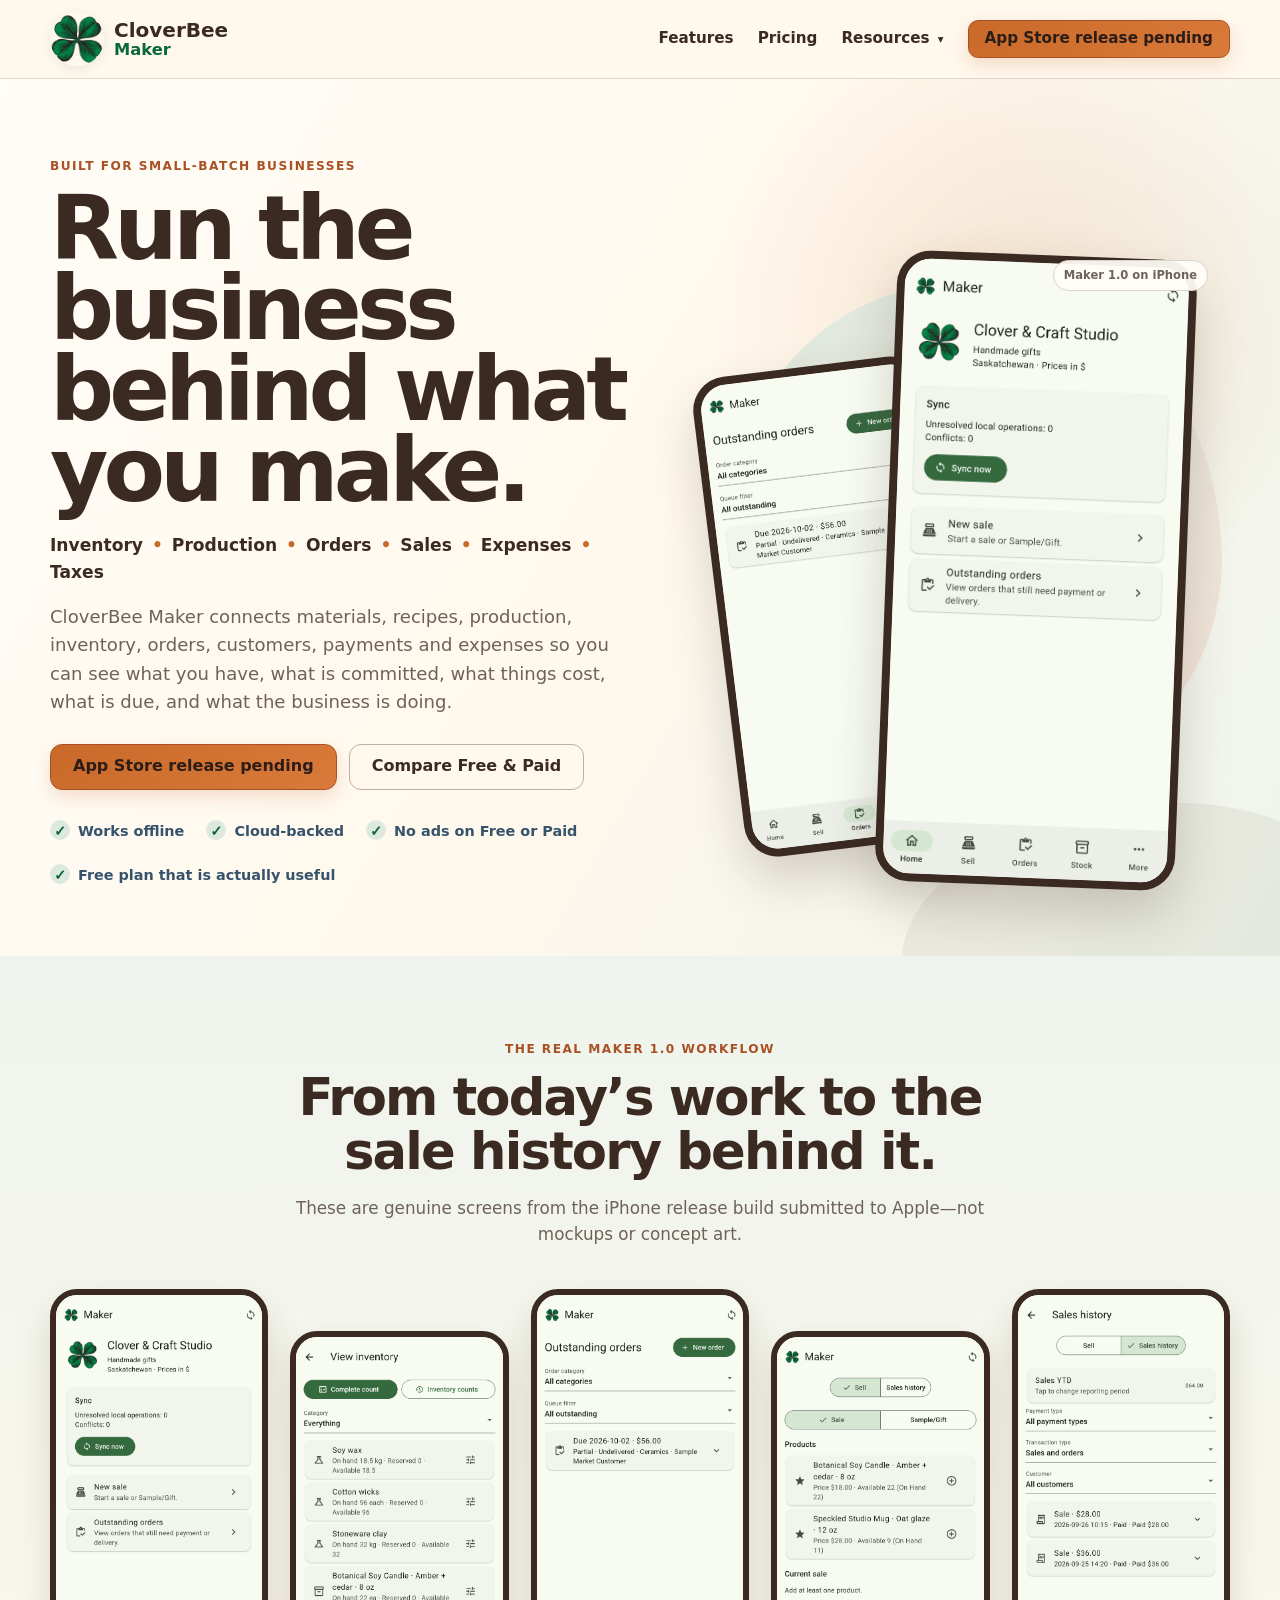
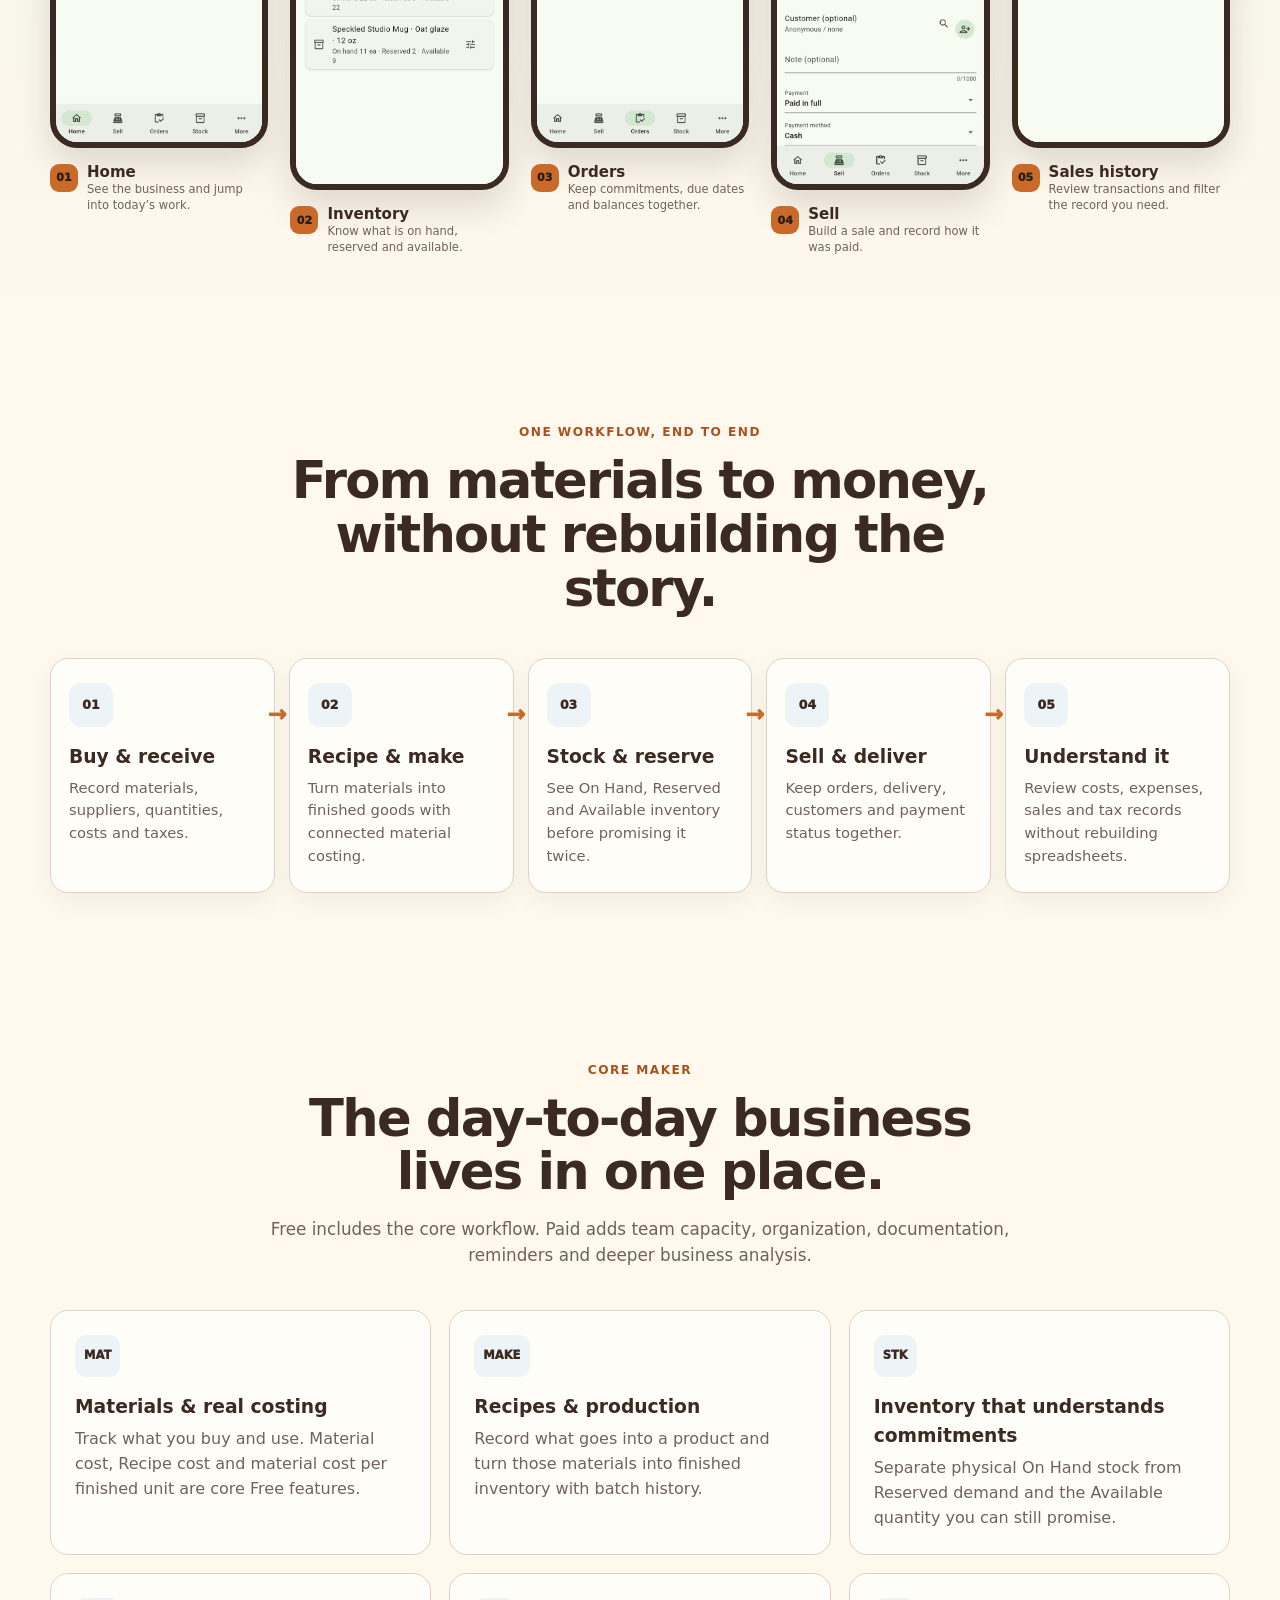
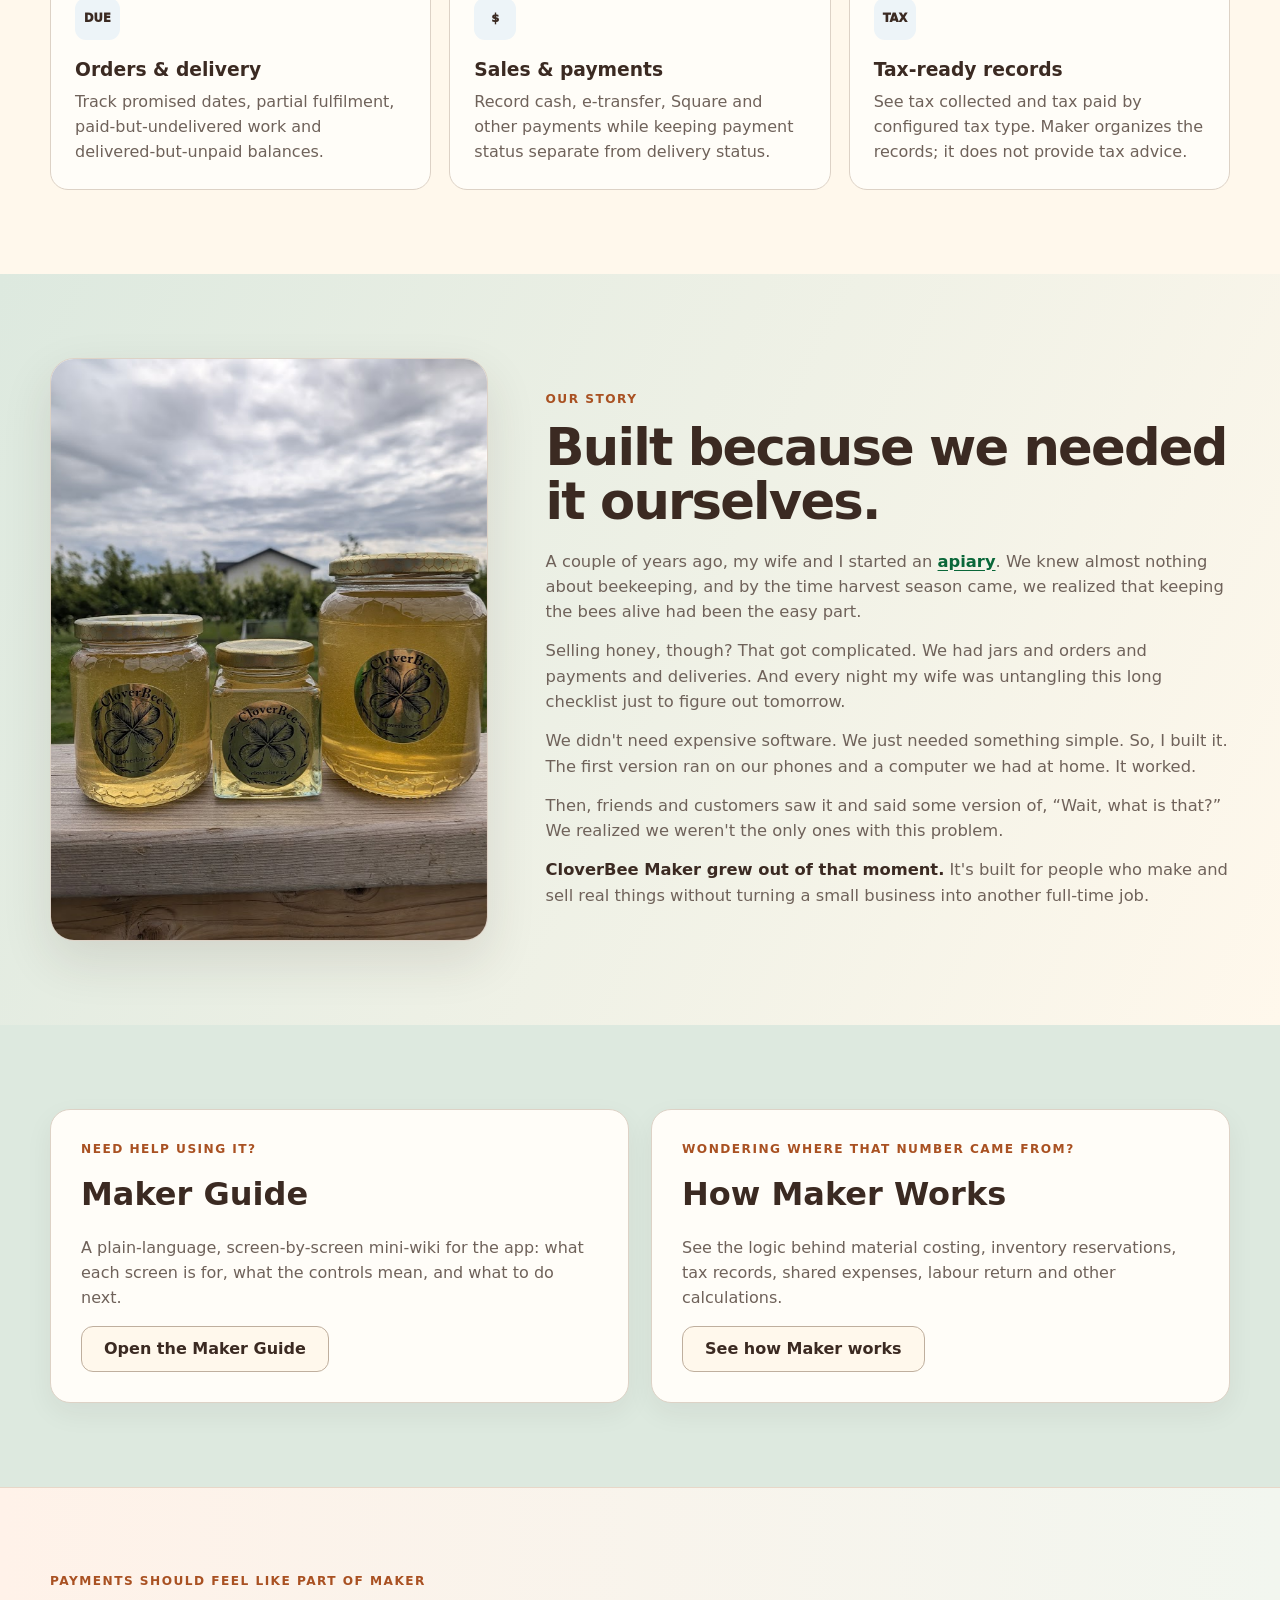
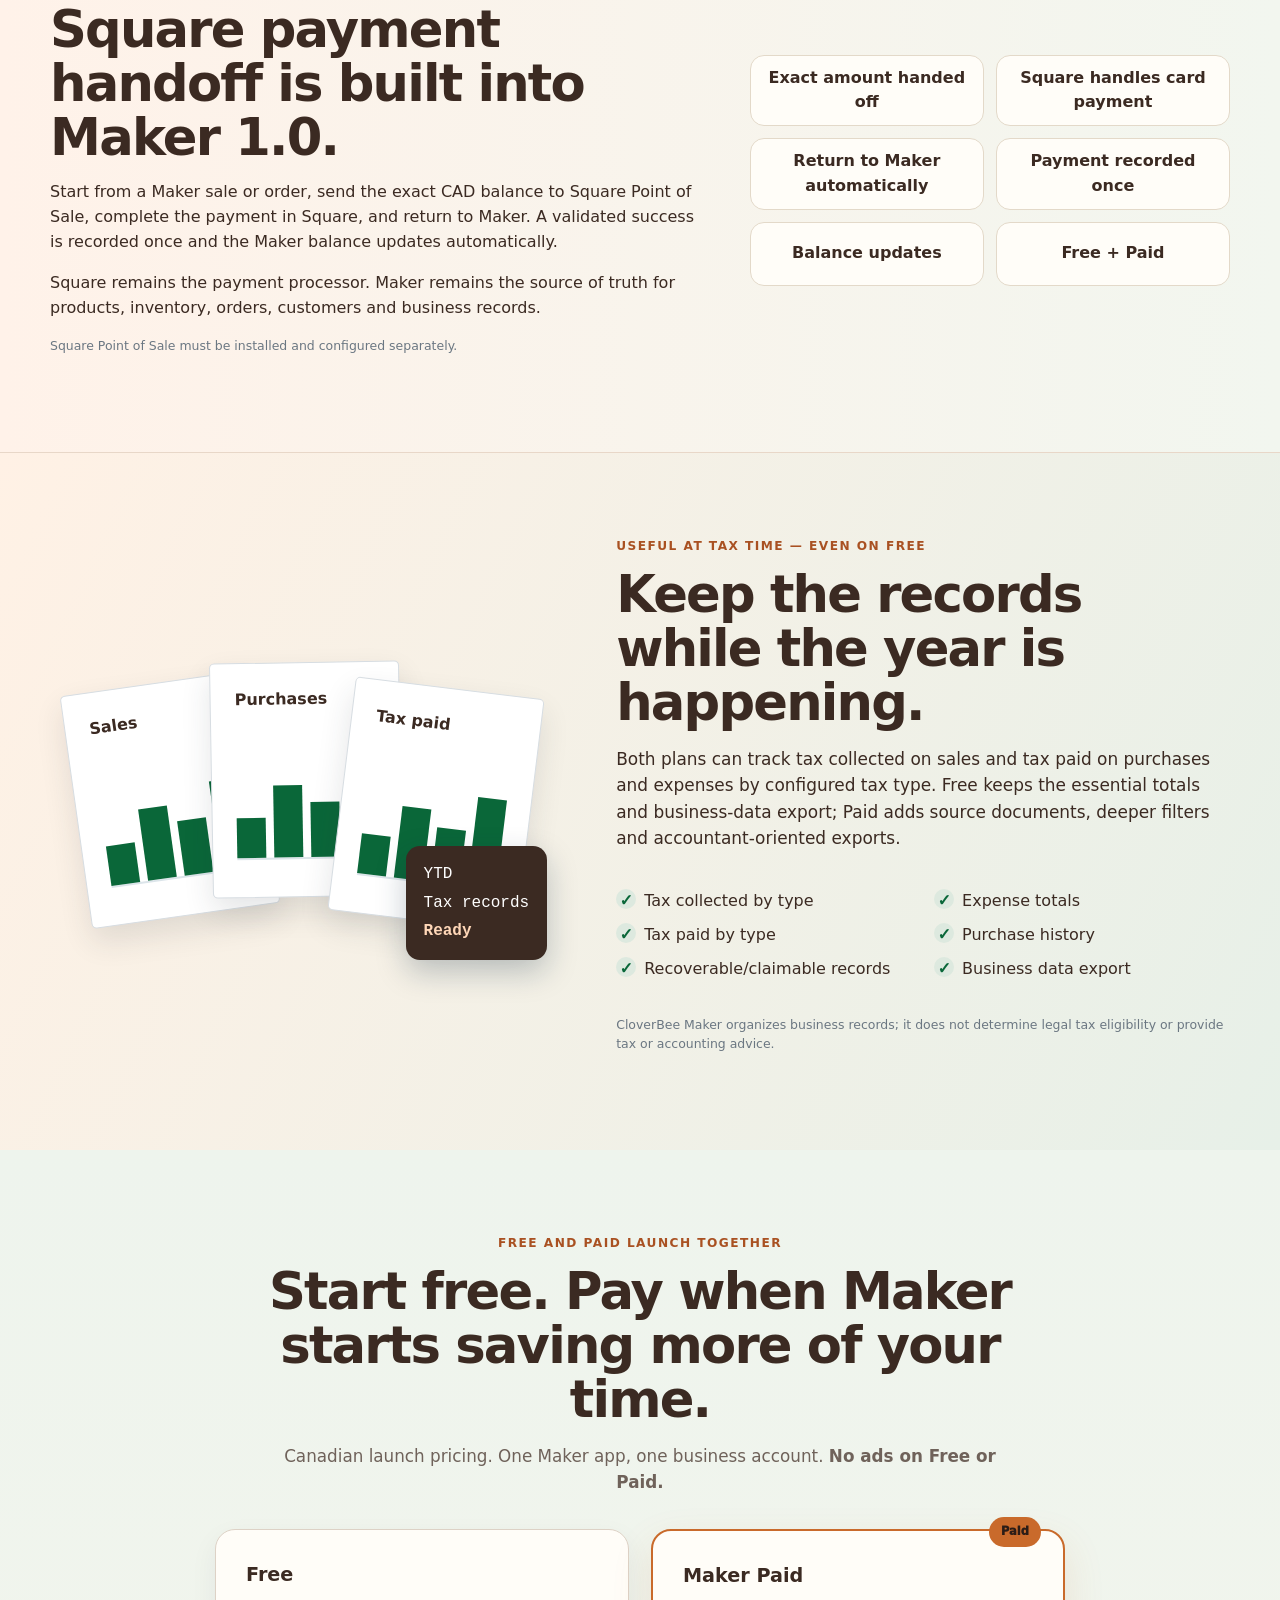
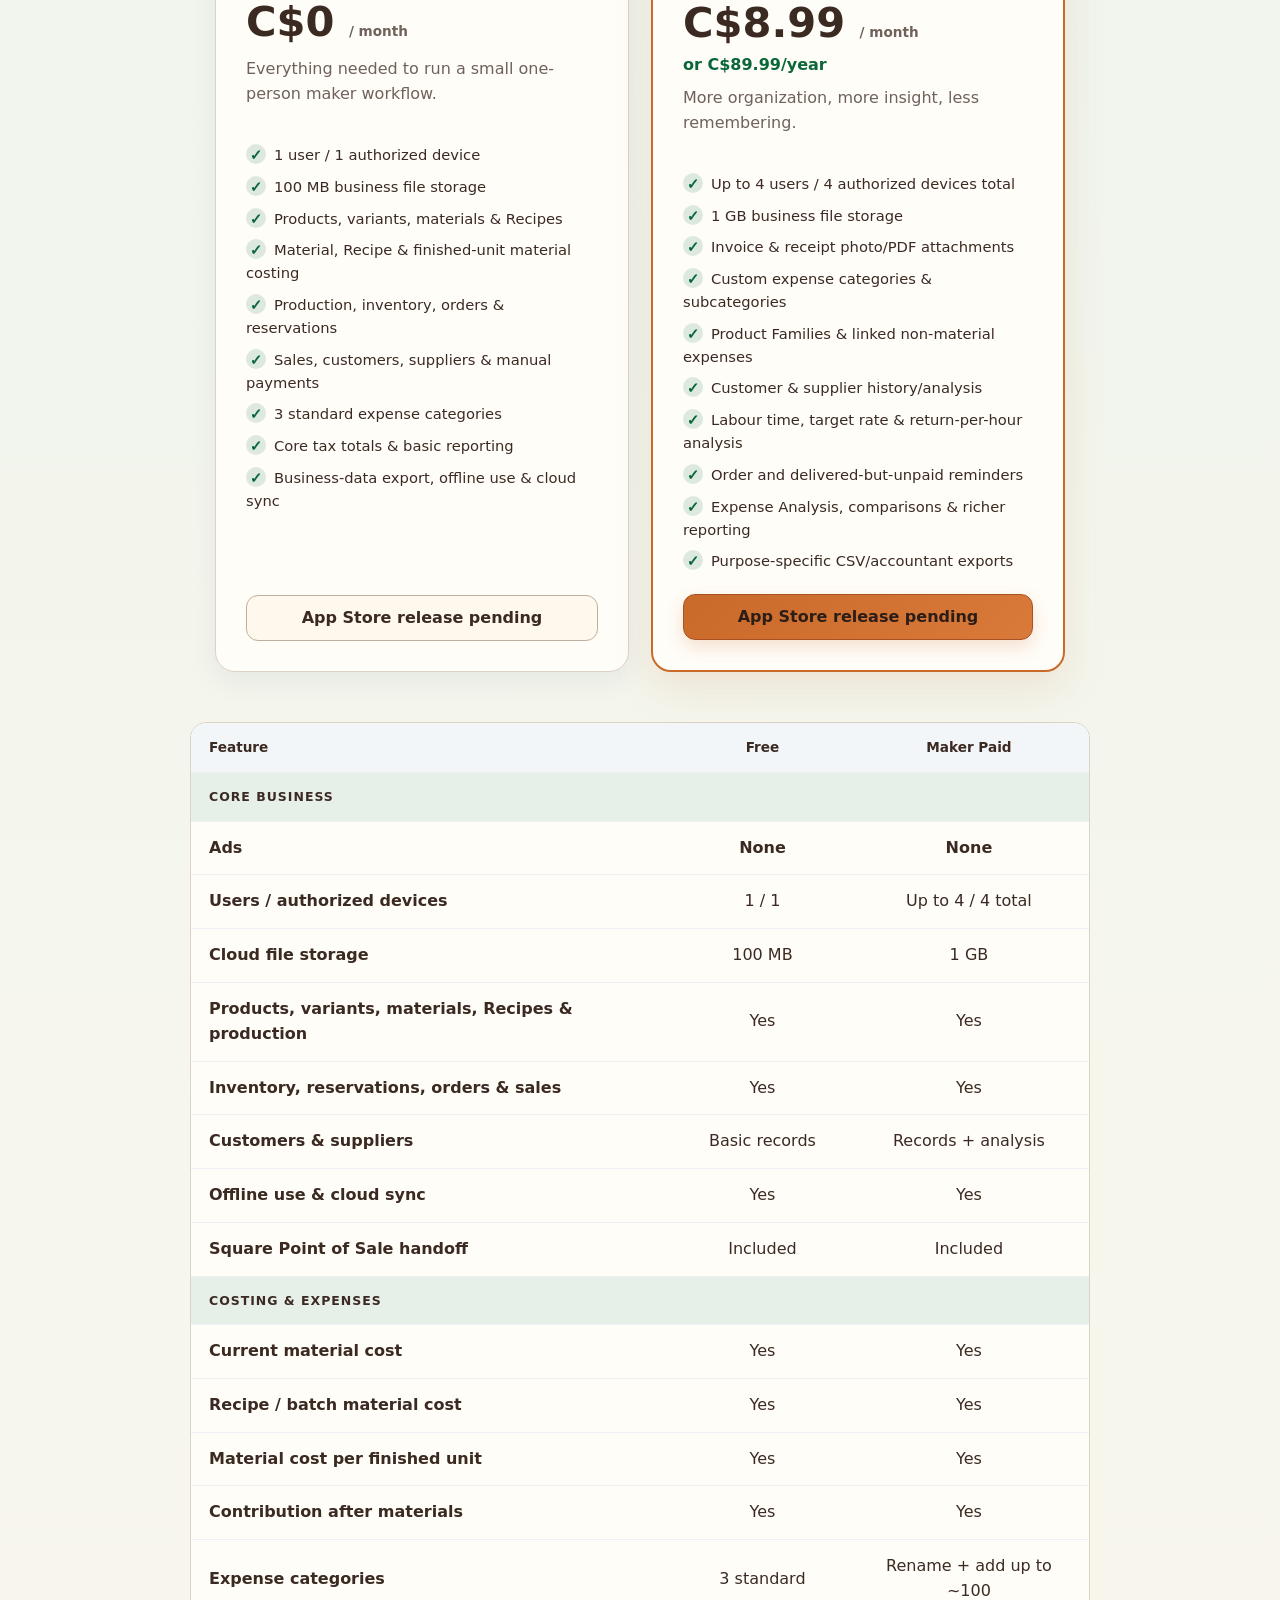
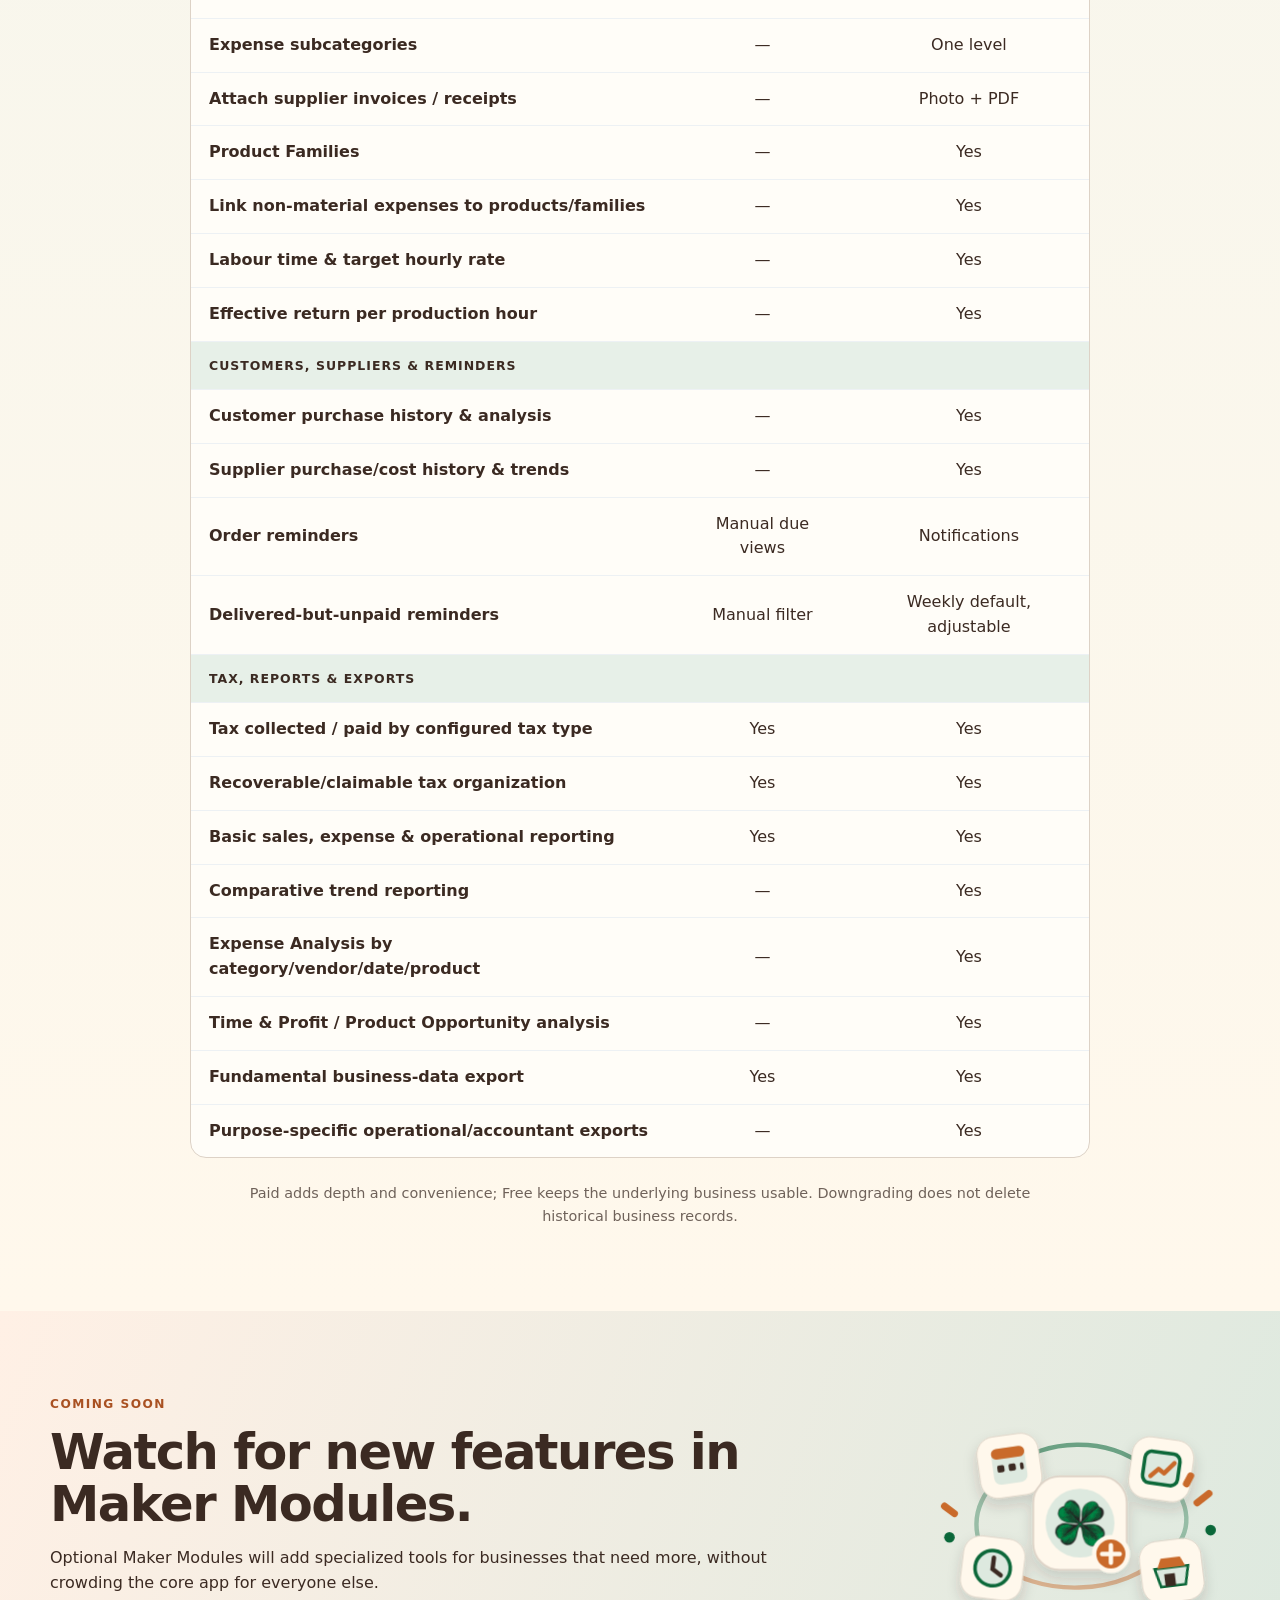
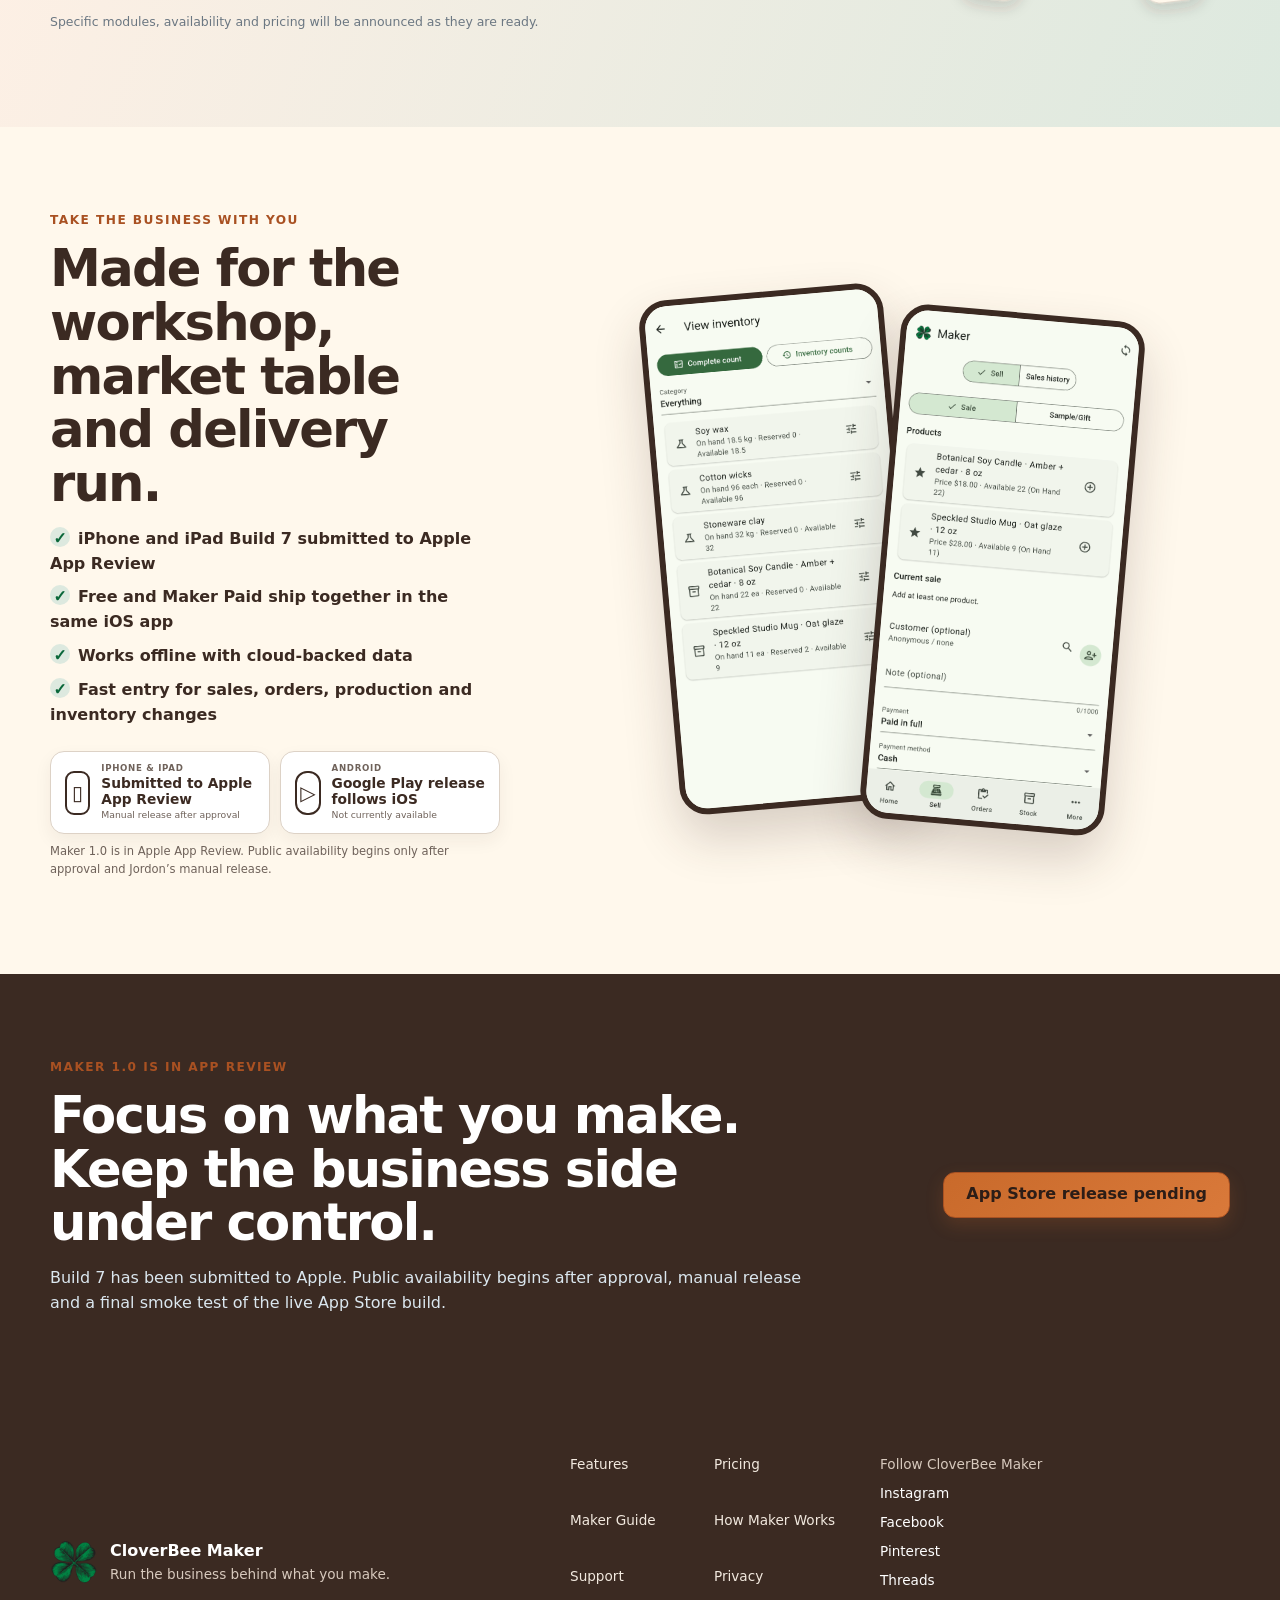
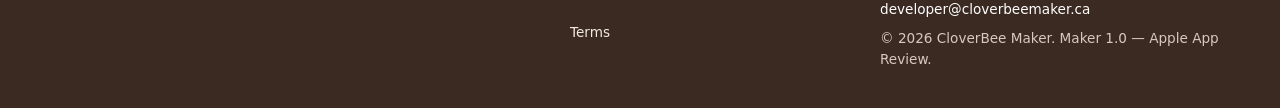
==== commit 057076c9: "Finish Maker 1.0 website release refresh" ====
--- a/index.html
+++ b/index.html
@@ -16,15 +16,16 @@
   <meta name="twitter:description" content="Run the business behind what you make.">
   <link rel="canonical" href="https://cloverbeemaker.ca/">
   <link rel="icon" href="cloverbee-mark.png">
-  <link rel="stylesheet" href="styles.css?v=20260910g">
-  <link rel="stylesheet" href="maker-preview.css?v=20260910d">
-  <script type="application/ld+json">
+  <link rel="stylesheet" href="styles.css?v=20261001a">
+  <link rel="stylesheet" href="maker-preview.css?v=20261001a">
+  <script id="maker-structured-data" type="application/ld+json">
   {
     "@context":"https://schema.org",
     "@type":"SoftwareApplication",
     "name":"CloverBee Maker",
     "applicationCategory":"BusinessApplication",
-    "operatingSystem":"iOS, Android",
+    "operatingSystem":"iOS",
+    "softwareVersion":"1.0",
     "url":"https://cloverbeemaker.ca/",
     "description":"Business operations software for small-batch makers: materials, recipes, production, inventory, orders, sales, expenses, costing and tax-ready records.",
     "offers":[
@@ -65,7 +66,7 @@
         <a href="/changelog.html">Changelog</a>
       </div>
     </div>
-    <a class="button button-small" href="mailto:developer@cloverbeemaker.ca?subject=CloverBee%20Maker%20Early%20Access">Join Early Access</a>
+    <a class="button button-small release-cta" href="#availability">App Store release pending</a>
   </nav>
 </header>
 
@@ -77,7 +78,7 @@
       <p class="hero-kicker">Inventory <span>•</span> Production <span>•</span> Orders <span>•</span> Sales <span>•</span> Expenses <span>•</span> Taxes</p>
       <p class="hero-lead">CloverBee Maker connects materials, recipes, production, inventory, orders, customers, payments and expenses so you can see what you have, what is committed, what things cost, what is due, and what the business is doing.</p>
       <div class="hero-actions">
-        <a class="button" href="mailto:developer@cloverbeemaker.ca?subject=CloverBee%20Maker%20Early%20Access">Join Early Access</a>
+        <a class="button release-cta" href="#availability">App Store release pending</a>
         <a class="button button-ghost" href="#pricing">Compare Free &amp; Paid</a>
       </div>
       <ul class="trust-strip" aria-label="Product highlights">
@@ -85,27 +86,44 @@
       </ul>
     </div>
 
-    <div class="hero-preview maker-concept" aria-label="Maker interface concept preview">
-      <div class="preview-label">Interface concept</div>
-      <div class="concept-tablet">
-        <div class="concept-topbar"><div class="concept-brand"><img src="cloverbee-mark.png" alt="" width="34" height="34"><div><small>CloverBee Maker</small><strong>Workshop Home</strong></div></div><div class="concept-avatar">JD</div></div>
-        <div class="concept-metrics">
-          <article><small>Available stock</small><strong>247</strong><span>items</span></article>
-          <article><small>Open orders</small><strong>12</strong><span>3 due soon</span></article>
-          <article><small>Reserved</small><strong>34</strong><span>committed</span></article>
-          <article><small>Sales MTD</small><strong>$1,246</strong><span>CAD</span></article>
-        </div>
-        <div class="concept-work"><div><small>Today</small><strong>What needs attention</strong><ul><li><b>3</b> orders due soon</li><li><b>2</b> materials running low</li><li><b>1</b> unpaid delivery</li></ul></div><div class="concept-bars" aria-hidden="true"><i></i><i></i><i></i><i></i><i></i><i></i><i></i></div></div>
-      </div>
-      <div class="concept-phone">
-        <div class="concept-phone-head"><img src="cloverbee-mark.png" alt="" width="24" height="24"><strong>Outstanding</strong></div>
-        <div class="concept-tabs"><b>All</b><span>Due</span><span>Unpaid</span></div>
-        <ul class="concept-orders">
-          <li><div><b>O-1038</b><span>Sarah M.</span><small>Due today</small></div><em class="status-paid">Paid</em></li>
-          <li><div><b>O-1041</b><span>Prairie Market</span><small>Due Fri</small></div><em class="status-reserved">Reserved</em></li>
-          <li><div><b>O-1044</b><span>John D.</span><small>Delivered</small></div><em class="status-due">Unpaid</em></li>
-        </ul>
-      </div>
+    <div class="hero-preview app-shot-hero" aria-label="Genuine CloverBee Maker app screenshots">
+      <p class="preview-label">Maker 1.0 on iPhone</p>
+      <figure class="app-device app-device-primary">
+        <img src="assets/screenshots/ios/1.0/01-home.png" alt="CloverBee Maker home screen showing sync, new sale and outstanding-order shortcuts" width="1242" height="2688" fetchpriority="high">
+      </figure>
+      <figure class="app-device app-device-secondary" aria-hidden="true">
+        <img src="assets/screenshots/ios/1.0/03-orders.png" alt="" width="1242" height="2688">
+      </figure>
+    </div>
+  </section>
+
+  <section id="screenshots" class="section screenshot-section">
+    <div class="section-heading">
+      <p class="eyebrow">The real Maker 1.0 workflow</p>
+      <h2>From today’s work to the sale history behind it.</h2>
+      <p>These are genuine screens from the iPhone release build submitted to Apple—not mockups or concept art.</p>
+    </div>
+    <div class="screenshot-gallery" aria-label="CloverBee Maker 1.0 screenshot gallery">
+      <figure class="screenshot-card">
+        <div class="app-device"><img src="assets/screenshots/ios/1.0/01-home.png" alt="Maker home screen for Clover and Craft Studio with sync, new-sale and outstanding-order actions" width="1242" height="2688"></div>
+        <figcaption><span>01</span><strong>Home</strong><small>See the business and jump into today’s work.</small></figcaption>
+      </figure>
+      <figure class="screenshot-card">
+        <div class="app-device"><img src="assets/screenshots/ios/1.0/02-inventory.png" alt="Maker inventory screen showing materials and finished products with on-hand, reserved and available quantities" width="1242" height="2688"></div>
+        <figcaption><span>02</span><strong>Inventory</strong><small>Know what is on hand, reserved and available.</small></figcaption>
+      </figure>
+      <figure class="screenshot-card">
+        <div class="app-device"><img src="assets/screenshots/ios/1.0/03-orders.png" alt="Maker outstanding-orders screen showing an order due date, amount, fulfilment and customer" width="1242" height="2688"></div>
+        <figcaption><span>03</span><strong>Orders</strong><small>Keep commitments, due dates and balances together.</small></figcaption>
+      </figure>
+      <figure class="screenshot-card">
+        <div class="app-device"><img src="assets/screenshots/ios/1.0/04-sell.png" alt="Maker sell screen with products, current sale, customer, payment status and payment method" width="1242" height="2688"></div>
+        <figcaption><span>04</span><strong>Sell</strong><small>Build a sale and record how it was paid.</small></figcaption>
+      </figure>
+      <figure class="screenshot-card">
+        <div class="app-device"><img src="assets/screenshots/ios/1.0/05-reports.png" alt="Maker sales-history screen showing year-to-date sales and filters for payment type, transaction type and customer" width="1242" height="2688"></div>
+        <figcaption><span>05</span><strong>Sales history</strong><small>Review transactions and filter the record you need.</small></figcaption>
+      </figure>
     </div>
   </section>
 
@@ -164,10 +182,10 @@
   <section id="payments" class="section payments-section">
     <div>
       <p class="eyebrow">Payments should feel like part of Maker</p>
-      <h2>Square integration is planned for launch.</h2>
-      <p>The target is simple: start the payment from the Maker sale or order, send the exact amount to Square, complete the card payment, and return to Maker with the payment recorded once and the balance updated automatically.</p>
+      <h2>Square payment handoff is built into Maker 1.0.</h2>
+      <p>Start from a Maker sale or order, send the exact CAD balance to Square Point of Sale, complete the payment in Square, and return to Maker. A validated success is recorded once and the Maker balance updates automatically.</p>
       <p>Square remains the payment processor. Maker remains the source of truth for products, inventory, orders, customers and business records.</p>
-      <p class="fine-print">Integrated Square payment is being finalized during beta and is not represented as live in the current pre-release build.</p>
+      <p class="fine-print">Square Point of Sale must be installed and configured separately.</p>
     </div>
     <div class="payment-badges" aria-label="Payment workflow">
       <span>Exact amount handed off</span><span>Square handles card payment</span><span>Return to Maker automatically</span><span>Payment recorded once</span><span>Balance updates</span><span>Free + Paid</span>
@@ -194,7 +212,7 @@
     <div class="section-heading pricing-heading">
       <p class="eyebrow">Free and Paid launch together</p>
       <h2>Start free. Pay when Maker starts saving more of your time.</h2>
-      <p>Planned Canadian launch pricing. One Maker app, one business account. <strong>No ads on Free or Paid.</strong></p>
+      <p>Canadian launch pricing. One Maker app, one business account. <strong>No ads on Free or Paid.</strong></p>
     </div>
 
     <div class="pricing-cards">
@@ -211,7 +229,7 @@
           <li>Core tax totals &amp; basic reporting</li>
           <li>Business-data export, offline use &amp; cloud sync</li>
         </ul>
-        <a class="button button-outline" href="mailto:developer@cloverbeemaker.ca?subject=CloverBee%20Maker%20Free%20Early%20Access">Get Early Access</a>
+        <a class="button button-outline release-cta" href="#availability">App Store release pending</a>
       </article>
 
       <article class="price-card featured">
@@ -229,7 +247,7 @@
           <li>Expense Analysis, comparisons &amp; richer reporting</li>
           <li>Purpose-specific CSV/accountant exports</li>
         </ul>
-        <a class="button" href="mailto:developer@cloverbeemaker.ca?subject=CloverBee%20Maker%20Paid%20Early%20Access">Join Early Access</a>
+        <a class="button release-cta" href="#availability">App Store release pending</a>
       </article>
     </div>
 
@@ -245,7 +263,7 @@
           <tr><td>Inventory, reservations, orders &amp; sales</td><td>Yes</td><td>Yes</td></tr>
           <tr><td>Customers &amp; suppliers</td><td>Basic records</td><td>Records + analysis</td></tr>
           <tr><td>Offline use &amp; cloud sync</td><td>Yes</td><td>Yes</td></tr>
-          <tr><td>Square integrated payment</td><td>Planned at launch</td><td>Planned at launch</td></tr>
+          <tr><td>Square Point of Sale handoff</td><td>Included</td><td>Included</td></tr>
 
           <tr class="comparison-group"><td colspan="3">Costing &amp; expenses</td></tr>
           <tr><td>Current material cost</td><td>Yes</td><td>Yes</td></tr>
@@ -354,27 +372,26 @@
       <p class="eyebrow">Take the business with you</p>
       <h2>Made for the workshop, market table and delivery run.</h2>
       <ul class="large-checks">
-        <li>iPhone/iPad and Android public releases planned</li>
-        <li>Free and Paid available in the same app at official launch</li>
+        <li data-ios-status>iPhone and iPad Build 7 submitted to Apple App Review</li>
+        <li>Free and Maker Paid ship together in the same iOS app</li>
         <li>Works offline with cloud-backed data</li>
         <li>Fast entry for sales, orders, production and inventory changes</li>
       </ul>
-      <div class="store-coming" aria-label="Planned app store availability">
-        <div class="store-card"><span class="store-device" aria-hidden="true">▯</span><div><small>iPhone &amp; iPad</small><strong>Coming to the App Store</strong><em>External beta in progress</em></div></div>
-        <div class="store-card"><span class="store-device store-device-play" aria-hidden="true">▷</span><div><small>Android</small><strong>Coming to Google Play</strong><em>Organization publishing setup pending</em></div></div>
+      <div id="availability" class="store-coming" aria-label="App availability">
+        <div class="store-card ios-store-card"><span class="store-device" aria-hidden="true">▯</span><div><small>iPhone &amp; iPad</small><strong>Submitted to Apple App Review</strong><em>Manual release after approval</em></div></div>
+        <div class="store-card"><span class="store-device store-device-play" aria-hidden="true">▷</span><div><small>Android</small><strong>Google Play release follows iOS</strong><em>Not currently available</em></div></div>
       </div>
-      <p class="store-note">These are pre-release availability notices, not download or pre-order badges.</p>
-    </div>
-    <div class="maker-phone-stack" aria-label="Maker interface concept previews">
-      <div class="maker-mini-phone"><div class="mini-app-head"><img src="cloverbee-mark.png" alt="" width="26" height="26"><div><small>Maker</small><strong>New Sale</strong></div></div><div class="mini-row"><span>Lavender candle</span><b>2 × $18</b></div><div class="mini-row"><span>Honey soap</span><b>3 × $9</b></div><div class="mini-row muted"><span>Customer</span><b>Walk-in</b></div><div class="mini-total"><span>Total</span><strong>$63.00</strong></div><div class="mini-action">Complete sale</div></div>
-      <div class="maker-mini-phone elevated"><div class="mini-app-head"><img src="cloverbee-mark.png" alt="" width="26" height="26"><div><small>Maker</small><strong>Make</strong></div></div><span class="batch-chip">Batch B-2026-0042</span><div class="mini-row"><span>Product</span><b>Lavender Candle</b></div><div class="mini-row"><span>Quantity</span><b>24 ea</b></div><div class="mini-row good"><span>Wax</span><b>Enough</b></div><div class="mini-row good"><span>Jars</span><b>Enough</b></div><div class="mini-action">Make 24</div></div>
-      <div class="maker-mini-phone"><div class="mini-app-head"><img src="cloverbee-mark.png" alt="" width="26" height="26"><div><small>Maker</small><strong>YTD</strong></div></div><div class="report-total"><small>Gross sales</small><strong>$18,462</strong></div><div class="mini-row"><span>Cash</span><b>$5,240</b></div><div class="mini-row"><span>E-transfer</span><b>$6,430</b></div><div class="mini-row"><span>Square</span><b>$6,792</b></div><div class="mini-row muted"><span>Tax records</span><b>Ready</b></div></div>
+      <p class="store-note">Maker 1.0 is in Apple App Review. Public availability begins only after approval and Jordon’s manual release.</p>
+    </div>
+    <div class="availability-shots" aria-label="Genuine Maker inventory and selling screens">
+      <figure class="app-device"><img src="assets/screenshots/ios/1.0/02-inventory.png" alt="Maker inventory screen on iPhone" width="1242" height="2688"></figure>
+      <figure class="app-device"><img src="assets/screenshots/ios/1.0/04-sell.png" alt="Maker sell screen on iPhone" width="1242" height="2688"></figure>
     </div>
   </section>
 
   <section class="section final-cta">
-    <div><p class="eyebrow">External beta in progress</p><h2>Focus on what you make. Keep the business side under control.</h2><p>Maker is in real-device beta now. Feedback from this round is being used for the final cleanup before the official Free + Paid release.</p></div>
-    <a class="button" href="mailto:developer@cloverbeemaker.ca?subject=CloverBee%20Maker%20Early%20Access">Join Early Access</a>
+    <div><p class="eyebrow">Maker 1.0 is in App Review</p><h2>Focus on what you make. Keep the business side under control.</h2><p>Build 7 has been submitted to Apple. Public availability begins after approval, manual release and a final smoke test of the live App Store build.</p></div>
+    <a class="button release-cta" href="#availability">App Store release pending</a>
   </section>
 </main>
 
@@ -393,6 +410,6 @@
     <span>© 2026 CloverBee Maker. Pre-launch website.</span>
   </div>
 </footer>
-<script src="script.js?v=20260910d"></script>
+<script src="script.js?v=20261001a"></script>
 </body>
-</html>+</html>
--- a/maker-preview.css
+++ b/maker-preview.css
@@ -1,54 +1,57 @@
-/* Maker website concept previews.
-   Built as live HTML/CSS so approved branding can stay current without regenerating screenshots. */
+/* Genuine Maker 1.0 screenshot presentation. The image assets are the original
+   App Store PNGs; framing and layout never alter their pixels. */
 
-.maker-concept{position:relative;min-height:500px;z-index:1}
-.concept-tablet{position:absolute;right:0;top:44px;width:90%;height:410px;padding:20px 20px 18px;border:10px solid #3B2A22;border-radius:30px;background:#FFFDF8;box-shadow:0 20px 50px rgba(59,42,34,.16);transform:rotate(1.4deg);overflow:hidden}
-.concept-topbar,.concept-brand,.mini-app-head{display:flex;align-items:center}
-.concept-topbar{justify-content:space-between;margin-bottom:15px}
-.concept-brand{gap:10px}
-.concept-brand img,.mini-app-head img,.concept-phone-head img{object-fit:contain;background:#fff;border-radius:10px;padding:2px}
-.concept-brand>div,.mini-app-head>div{display:grid;line-height:1.05}
-.concept-brand small,.mini-app-head small{font-size:.57rem;color:#6F625A;font-weight:800}
-.concept-brand strong{font-size:1.1rem;color:#3B2A22}
-.concept-avatar{width:34px;height:34px;border-radius:50%;display:grid;place-items:center;background:#3B2A22;color:#fff;font-size:.65rem;font-weight:900}
-.concept-metrics{display:grid;grid-template-columns:repeat(4,1fr);gap:8px}
-.concept-metrics article{display:grid;padding:11px;background:#fff;border:1px solid #DDD2C6;border-radius:12px}
-.concept-metrics small{font-size:.56rem;color:#6F625A}.concept-metrics strong{font-size:1.15rem;color:#3B2A22}.concept-metrics span{font-size:.54rem;color:#85766C}
-.concept-work{display:grid;grid-template-columns:1.1fr .9fr;gap:12px;margin-top:12px;padding:14px;background:#fff;border:1px solid #DDD2C6;border-radius:14px}
-.concept-work>div:first-child{display:grid;align-content:start}.concept-work small{color:#6F625A;font-size:.6rem;font-weight:800}.concept-work strong{color:#3B2A22;font-size:.92rem}
-.concept-work ul{list-style:none;padding:0;margin:12px 0 0}.concept-work li{display:flex;gap:8px;align-items:center;padding:6px 0;border-top:1px solid #EEE5DB;font-size:.64rem;color:#5D5048}
-.concept-work li b{display:grid;place-items:center;width:20px;height:20px;border-radius:7px;background:#F4E1D4;color:#7D3D1E}
-.concept-bars{height:128px;display:flex;align-items:end;gap:7px;padding:8px 4px 0}.concept-bars i{flex:1;border-radius:5px 5px 2px 2px;background:linear-gradient(#4D9469,#0A6739)}
-.concept-bars i:nth-child(1){height:30%}.concept-bars i:nth-child(2){height:48%}.concept-bars i:nth-child(3){height:41%}.concept-bars i:nth-child(4){height:66%}.concept-bars i:nth-child(5){height:58%}.concept-bars i:nth-child(6){height:83%}.concept-bars i:nth-child(7){height:74%}
-.concept-phone{position:absolute;left:0;bottom:0;width:214px;height:385px;padding:22px 13px 14px;border:9px solid #3B2A22;border-radius:36px;background:#fff;box-shadow:0 20px 44px rgba(59,42,34,.18);transform:rotate(-2deg)}
-.concept-phone:before{content:"";position:absolute;top:0;left:50%;width:82px;height:17px;background:#3B2A22;border-radius:0 0 12px 12px;transform:translateX(-50%)}
-.concept-phone-head{display:flex;align-items:center;gap:7px;margin:8px 0 10px;color:#3B2A22}.concept-phone-head strong{font-size:.95rem}
-.concept-tabs{display:flex;gap:5px;margin-bottom:5px;font-size:.58rem}.concept-tabs>*{padding:5px 7px;border-radius:8px;background:#EEE7DE}.concept-tabs b{background:#3B2A22;color:#fff}
-.concept-orders{list-style:none;padding:0;margin:0}.concept-orders li{display:grid;grid-template-columns:1fr auto;gap:5px;padding:10px 2px;border-bottom:1px solid #EEE5DB}.concept-orders li>div{display:grid}
-.concept-orders b{color:#3B2A22;font-size:.6rem}.concept-orders span{font-size:.62rem;font-weight:800}.concept-orders small{font-size:.52rem;color:#6F625A}
-.concept-orders em{align-self:center;font-style:normal;border-radius:999px;padding:4px 6px;font-size:.5rem;font-weight:900}.status-paid{background:#DDE9DF;color:#0A6739}.status-reserved{background:#F4E1D4;color:#7D3D1E}.status-due{background:#F5D9CB;color:#9A4720}
+.app-device{margin:0;overflow:hidden;border:8px solid #3B2A22;border-radius:34px;background:#F8F8F1;box-shadow:0 24px 50px rgba(59,42,34,.20)}
+.app-device img{display:block;width:100%;height:auto;background:#F8F8F1}
 
-.store-coming{display:grid;grid-template-columns:1fr 1fr;gap:10px;margin-top:24px;max-width:620px}
+.app-shot-hero{min-height:570px;isolation:isolate}
+.app-shot-hero:before{content:"";position:absolute;inset:8% 2% 3% 10%;border-radius:48% 52% 46% 54%;background:linear-gradient(145deg,rgba(221,233,223,.96),rgba(244,225,212,.88));transform:rotate(-7deg);z-index:-1}
+.app-shot-hero .preview-label{right:4%;top:2%;z-index:5;background:rgba(255,253,248,.94)}
+.app-device-primary{position:absolute;top:18px;right:8%;width:min(55%,300px);transform:rotate(2.2deg);z-index:2}
+.app-device-secondary{position:absolute;left:7%;bottom:-42px;width:min(43%,232px);transform:rotate(-7deg);z-index:1;filter:saturate(.96)}
+
+.screenshot-section{overflow:hidden;background:linear-gradient(180deg,#EEF4ED 0%,#FFF8EC 100%)}
+.screenshot-gallery{display:grid;grid-template-columns:repeat(5,minmax(0,1fr));gap:22px;align-items:start}
+.screenshot-card{margin:0;min-width:0}
+.screenshot-card:nth-child(even){margin-top:42px}
+.screenshot-card .app-device{border-width:6px;border-radius:27px;box-shadow:0 17px 34px rgba(59,42,34,.15);transition:transform .22s ease,box-shadow .22s ease}
+.screenshot-card:hover .app-device{transform:translateY(-5px);box-shadow:0 23px 42px rgba(59,42,34,.20)}
+.screenshot-card figcaption{display:grid;grid-template-columns:auto 1fr;column-gap:9px;row-gap:1px;margin-top:16px;color:var(--navy)}
+.screenshot-card figcaption span{grid-row:1/3;display:grid;place-items:center;width:28px;height:28px;border-radius:9px;background:var(--gold);color:#2C1D17;font-size:.69rem;font-weight:950}
+.screenshot-card figcaption strong{font-size:.94rem;line-height:1.15}
+.screenshot-card figcaption small{color:var(--muted);font-size:.72rem;line-height:1.35}
+
+.store-coming{display:grid;grid-template-columns:1fr 1fr;gap:10px;margin-top:24px;max-width:620px;scroll-margin-top:100px}
 .store-card{display:flex;align-items:center;gap:11px;min-height:74px;padding:12px 14px;border:1px solid #DDD2C6;border-radius:14px;background:#fff;box-shadow:0 7px 18px rgba(59,42,34,.06)}
 .store-device{display:grid;place-items:center;width:38px;height:44px;border:2px solid #3B2A22;border-radius:9px;color:#3B2A22;font-size:1.25rem;line-height:1}.store-device-play{border-radius:12px}
 .store-card>div{display:grid;line-height:1.15}.store-card small{text-transform:uppercase;letter-spacing:.08em;color:#6F625A;font-size:.54rem;font-weight:900}.store-card strong{color:#3B2A22;font-size:.86rem;margin:2px 0}.store-card em{color:#6F625A;font-size:.58rem;font-style:normal}
-.store-note{max-width:620px!important;margin-top:9px!important;color:#85766C!important;font-size:.68rem!important}
+.store-note{max-width:620px!important;margin-top:9px!important;color:#6F625A!important;font-size:.72rem!important}
 
-.maker-phone-stack{display:flex;align-items:flex-end;justify-content:center;gap:14px}
-.maker-mini-phone{width:178px;min-height:350px;display:flex;flex-direction:column;gap:8px;padding:20px 11px 12px;border:8px solid #3B2A22;border-radius:28px;background:#FFFDF8;box-shadow:0 16px 34px rgba(59,42,34,.13)}
-.maker-mini-phone.elevated{transform:translateY(-22px)}.mini-app-head{gap:7px;padding-bottom:9px;border-bottom:1px solid #DDD2C6}.mini-app-head strong{font-size:.78rem;color:#3B2A22}
-.mini-row{display:flex;justify-content:space-between;gap:8px;padding:8px 5px;border-bottom:1px solid #EEE5DB;font-size:.61rem}.mini-row span{color:#6F625A}.mini-row b{color:#3B2A22;text-align:right}.mini-row.good b{color:#0A6739}.mini-row.muted b{color:#6F625A}
-.mini-total{display:flex;justify-content:space-between;align-items:end;margin-top:auto;padding:10px 7px;border-radius:9px;background:#E7F0E8;color:#3B2A22}.mini-total span{font-size:.62rem}.mini-total strong{font-size:1.05rem}
-.mini-action{display:grid;place-items:center;padding:9px;border-radius:9px;background:linear-gradient(135deg,#C96A2B,#D9793A);color:#2C1D17;font-size:.68rem;font-weight:950}
-.batch-chip{align-self:flex-start;padding:5px 7px;border-radius:999px;background:#E7F0E8;color:#3B2A22;font-size:.53rem;font-weight:900}
-.report-total{display:grid;padding:10px 5px;border-bottom:1px solid #DDD2C6;color:#3B2A22}.report-total small{color:#6F625A;font-size:.58rem}.report-total strong{font-size:1.3rem}
+.availability-shots{display:flex;align-items:center;justify-content:center;min-height:520px;padding:14px 0}
+.availability-shots .app-device{width:min(47%,245px);border-width:6px;border-radius:28px}
+.availability-shots .app-device:first-child{transform:rotate(-5deg) translateX(12px)}
+.availability-shots .app-device:last-child{transform:rotate(5deg) translateX(-12px);margin-top:42px}
 
 @media (max-width:1050px){
-  .concept-tablet{width:88%}.concept-metrics{grid-template-columns:repeat(2,1fr)}.concept-metrics article:nth-child(n+3){display:none}.concept-work{grid-template-columns:1fr}.concept-bars{display:none}
-  .maker-phone-stack{gap:9px}.maker-mini-phone{width:160px}
+  .app-shot-hero{min-height:600px;max-width:650px}
+  .screenshot-gallery{grid-template-columns:repeat(3,minmax(0,1fr));max-width:820px;margin:0 auto}
+  .screenshot-card:nth-child(even){margin-top:0}.screenshot-card:nth-child(2),.screenshot-card:nth-child(5){margin-top:36px}
 }
+
 @media (max-width:760px){
-  .maker-concept{min-height:450px;margin-top:10px}.concept-tablet{top:25px;width:92%;height:355px;padding:16px;border-width:8px}.concept-phone{width:185px;height:330px;border-width:8px}
-  .concept-work{margin-top:8px;padding:10px}.concept-work li:nth-child(3){display:none}.store-coming{grid-template-columns:1fr}
-  .maker-phone-stack{overflow:hidden;justify-content:flex-start;padding:24px 2px 6px}.maker-mini-phone{min-width:158px}.maker-mini-phone.elevated{transform:none}
+  .app-shot-hero{min-height:500px;margin-top:10px}
+  .app-device-primary{right:9%;width:56%;max-width:250px}
+  .app-device-secondary{left:7%;bottom:-28px;width:43%;max-width:190px}
+  .screenshot-gallery{display:flex;gap:18px;overflow-x:auto;margin:0 -20px;padding:6px 20px 26px;scroll-snap-type:x mandatory;overscroll-behavior-inline:contain}
+  .screenshot-card,.screenshot-card:nth-child(2),.screenshot-card:nth-child(5),.screenshot-card:nth-child(even){flex:0 0 min(76vw,285px);margin-top:0;scroll-snap-align:center}
+  .screenshot-card .app-device{border-width:6px}
+  .store-coming{grid-template-columns:1fr}
+  .availability-shots{min-height:460px}
 }
+
+@media (max-width:480px){
+  .app-shot-hero{min-height:440px}
+  .app-device-primary{right:5%;width:61%}
+  .app-device-secondary{left:2%;width:45%;bottom:-10px}
+  .availability-shots{min-height:400px}
+}
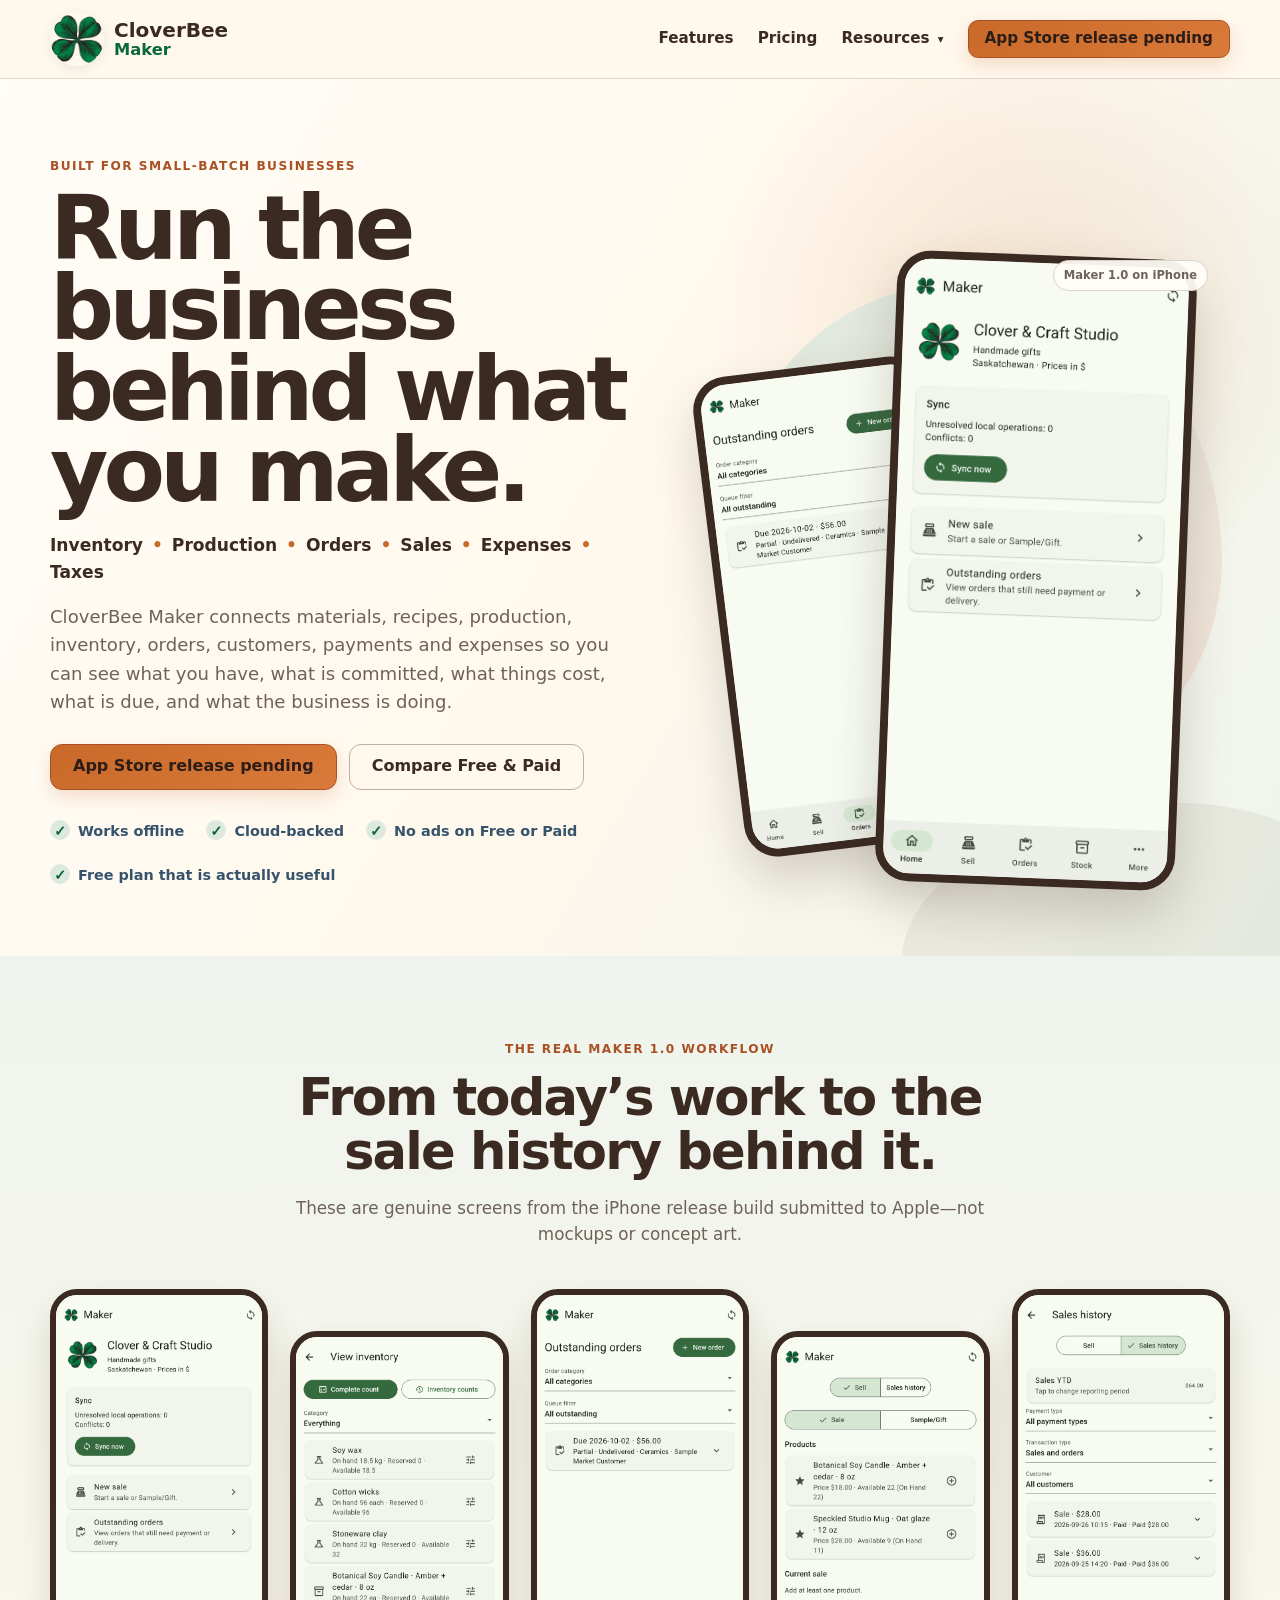
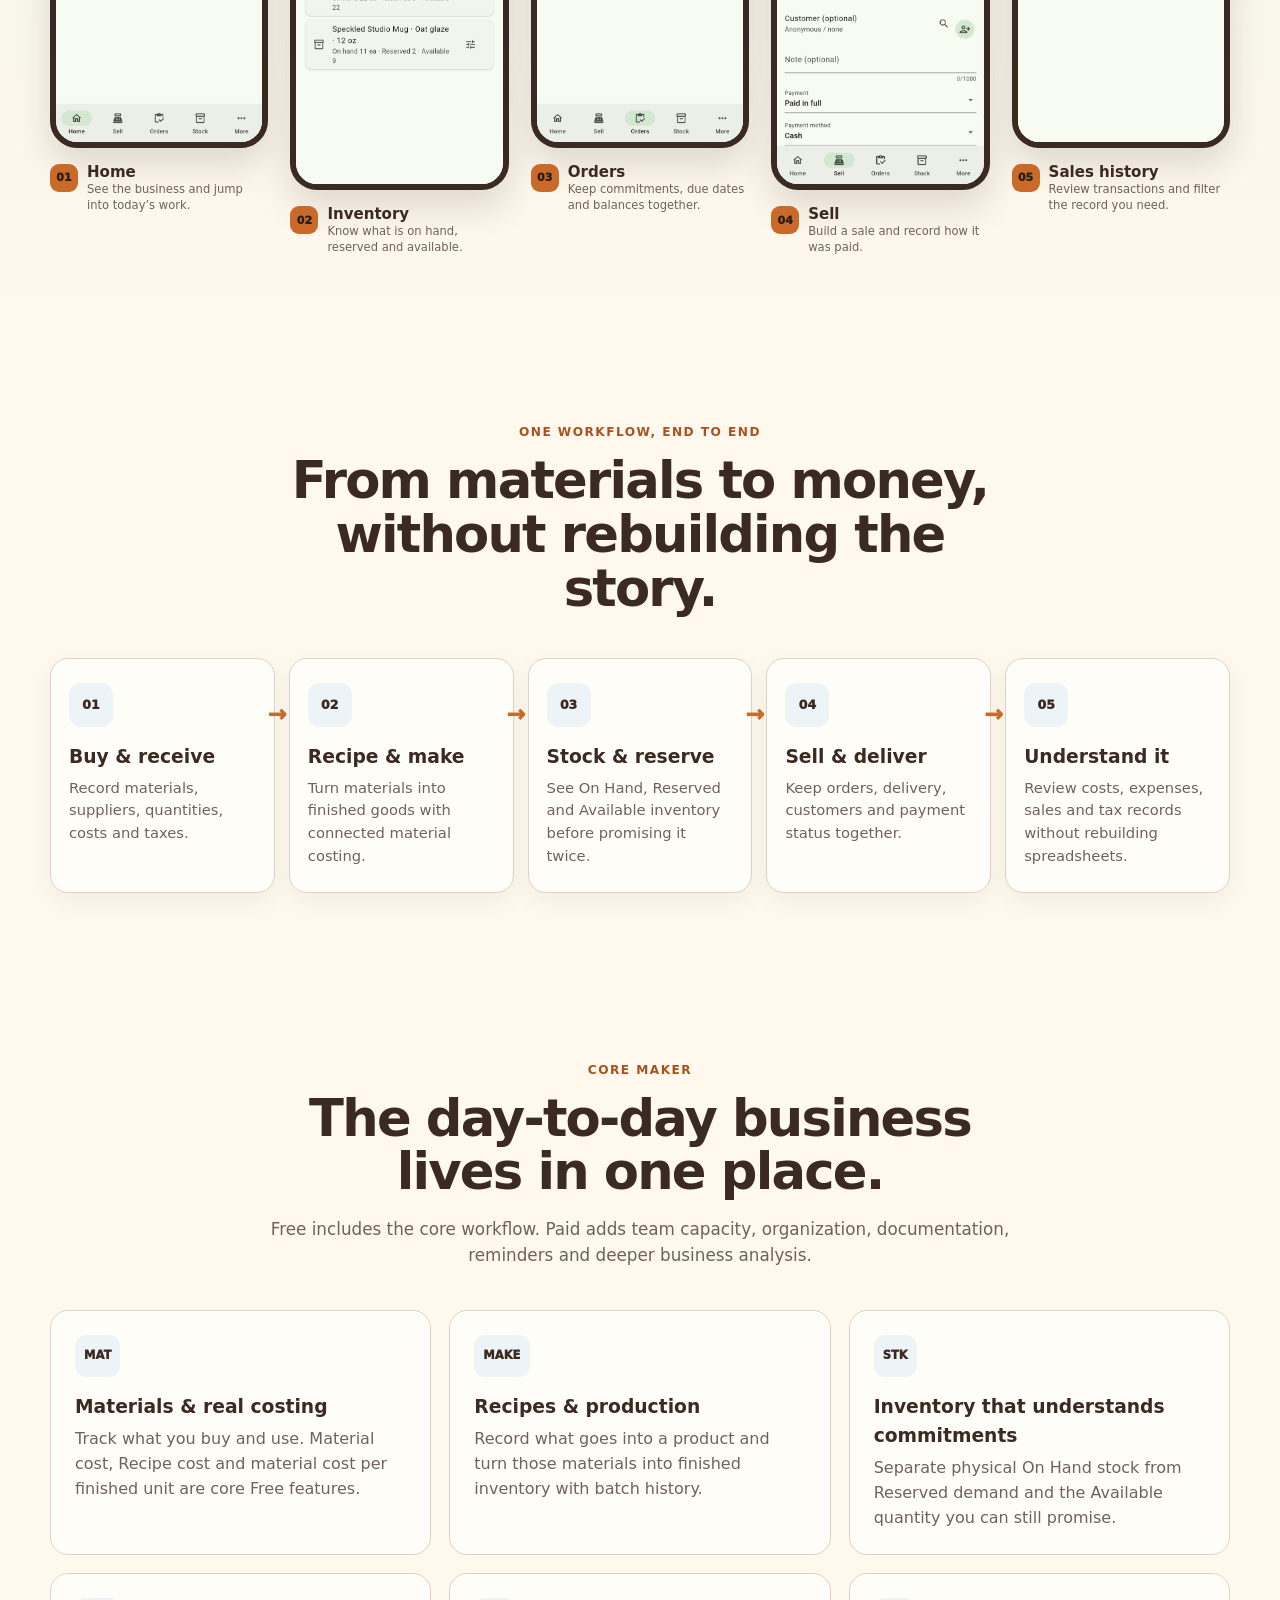
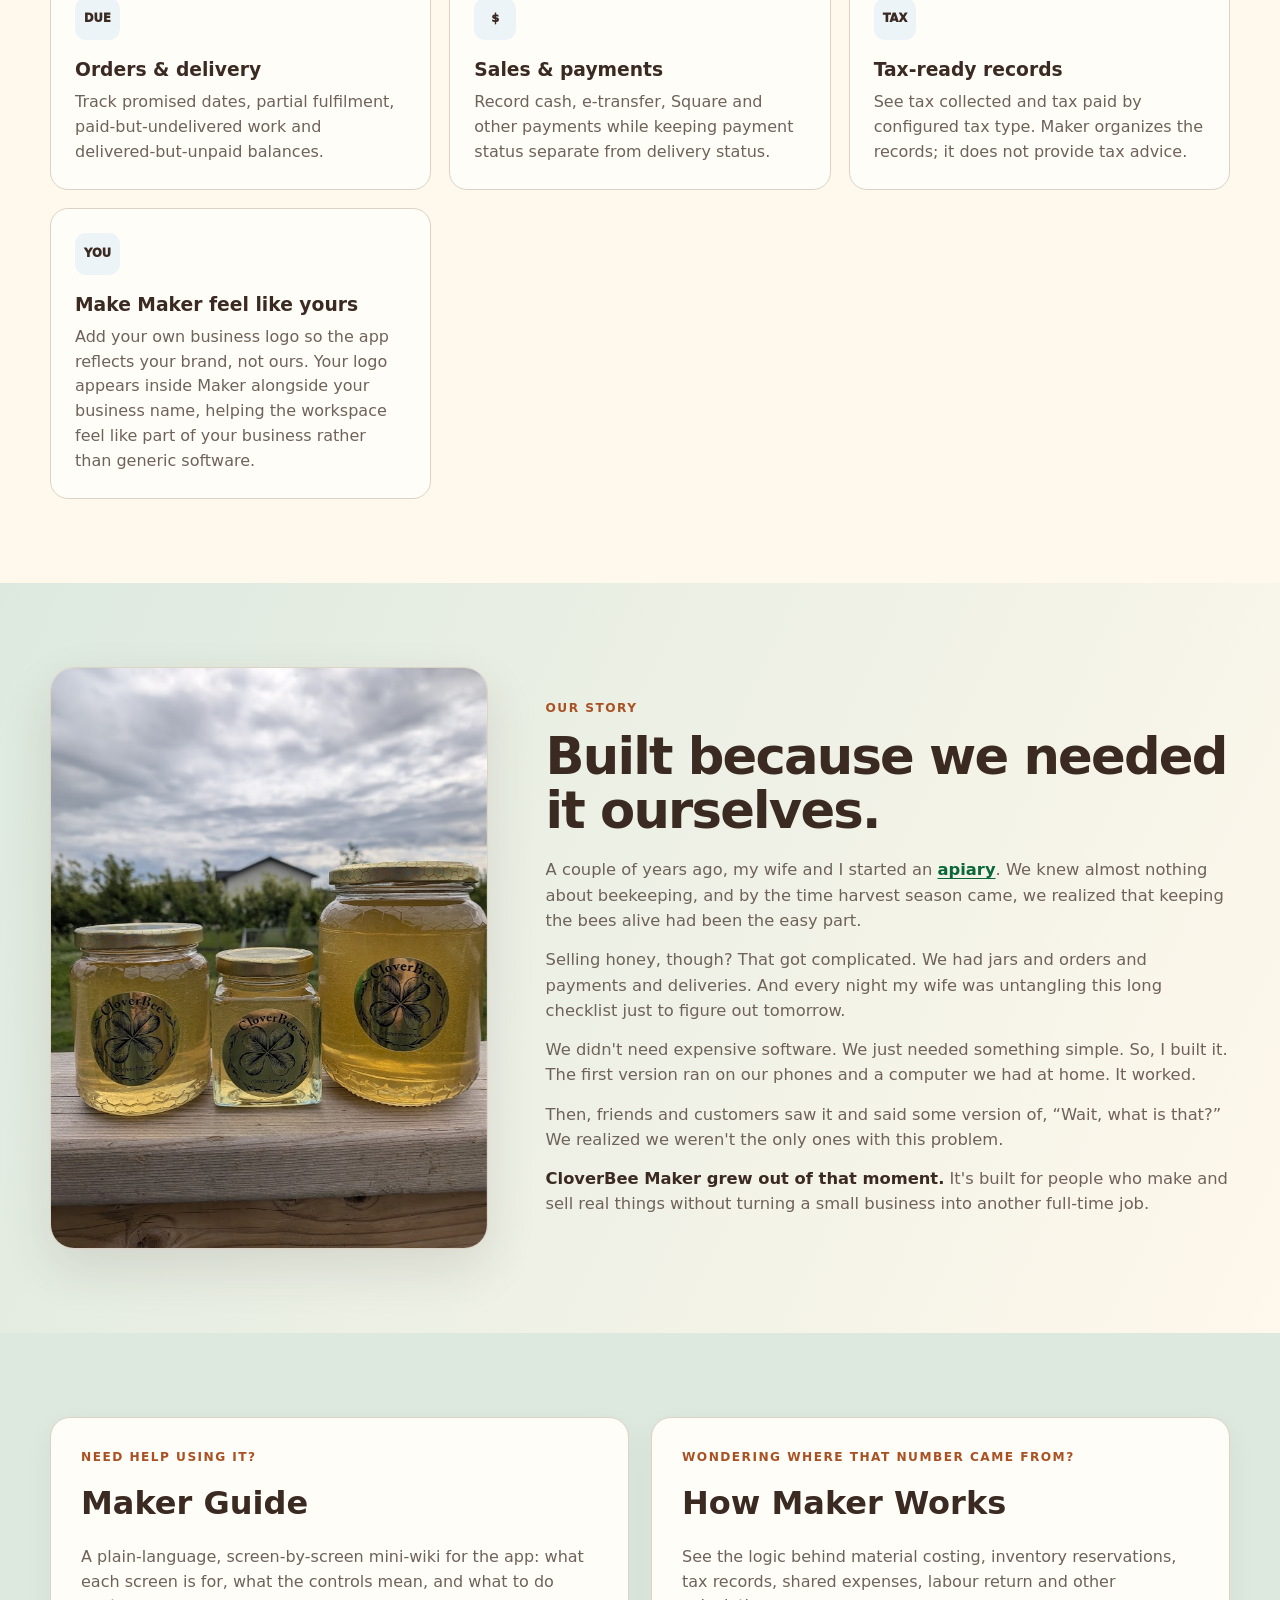
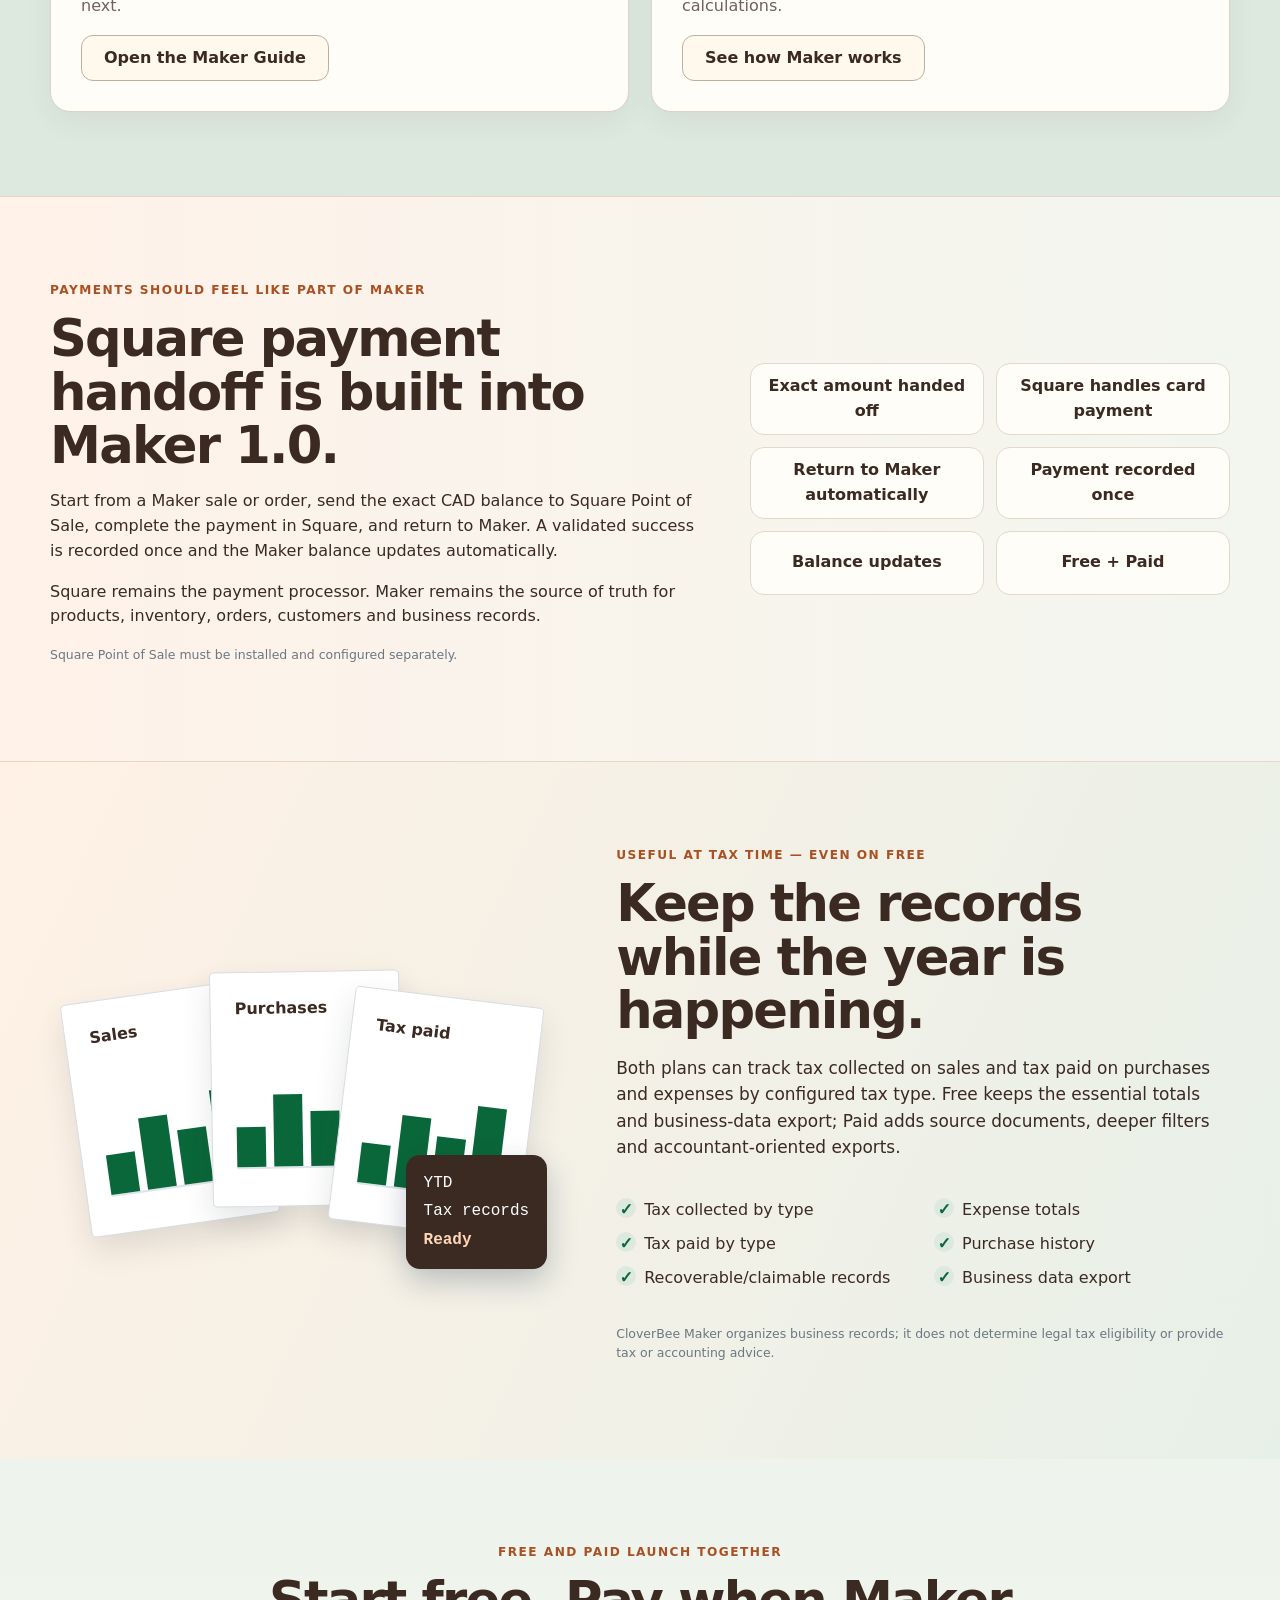
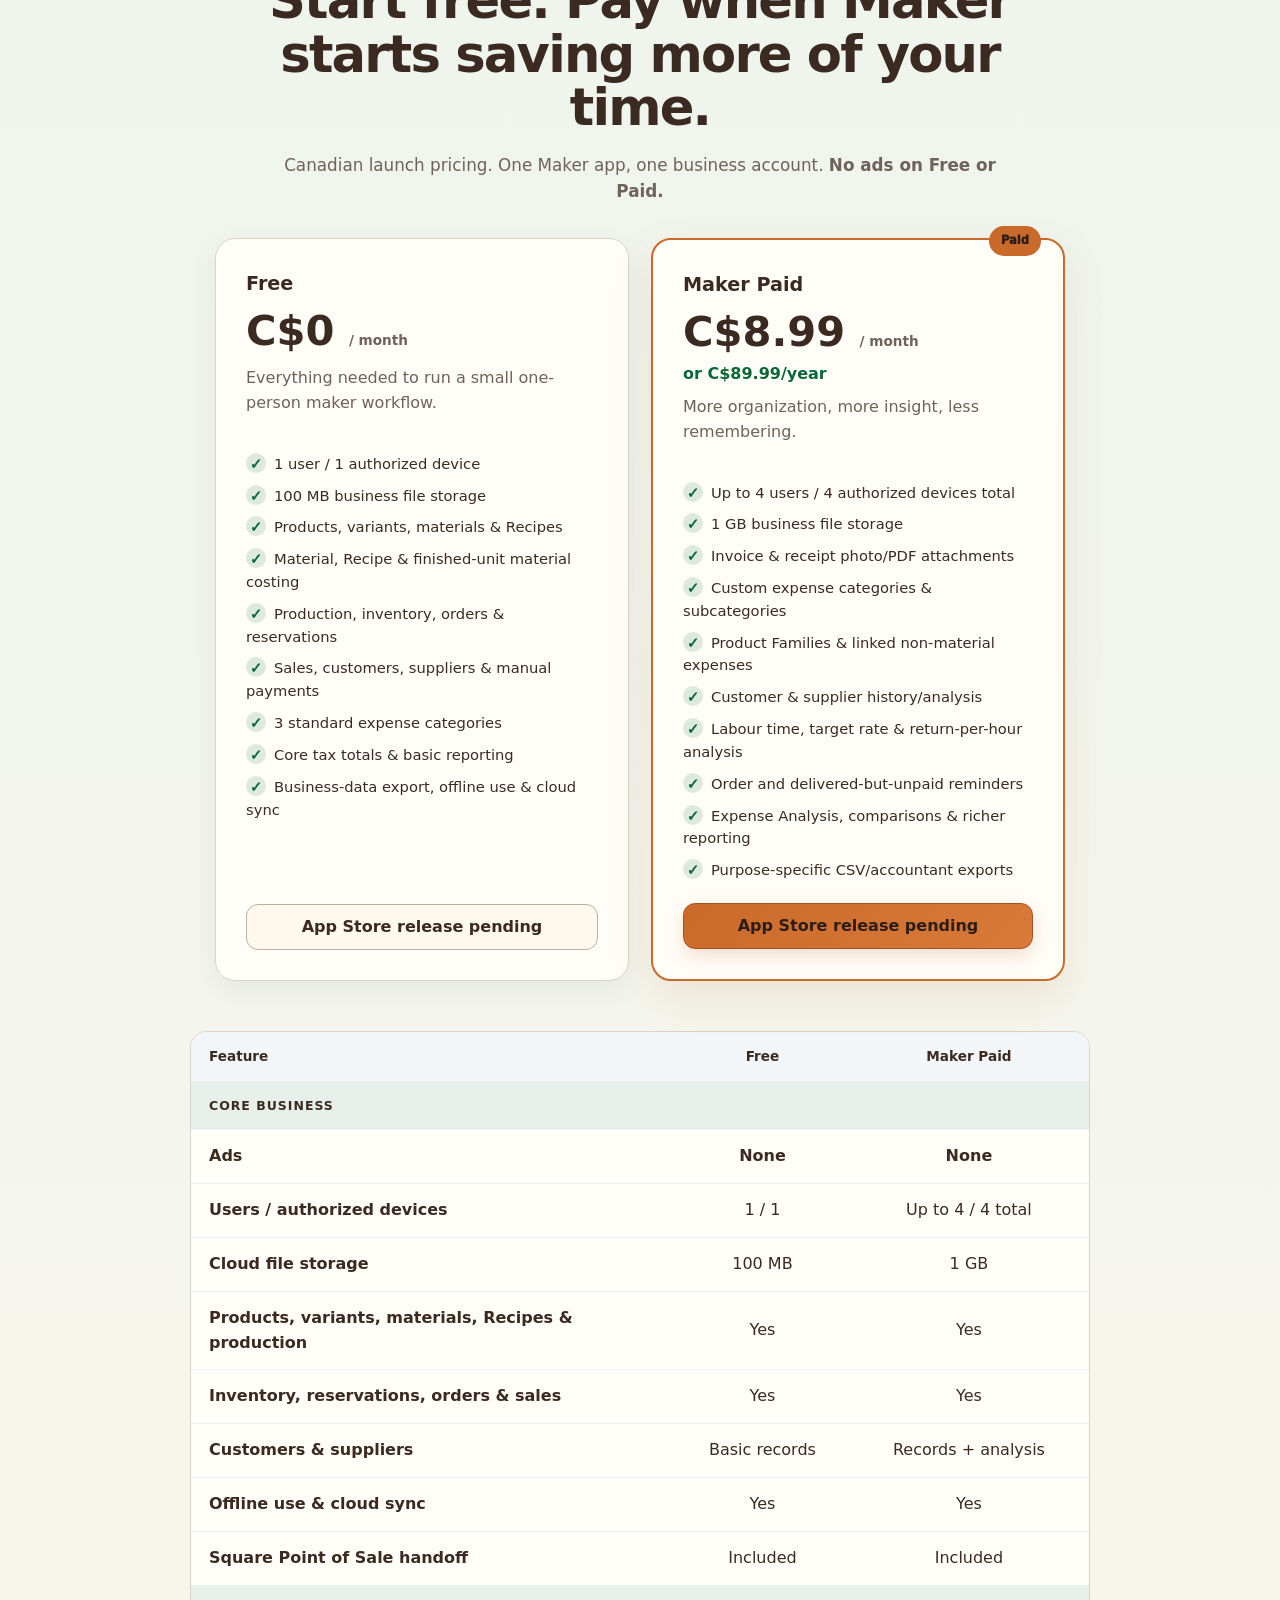
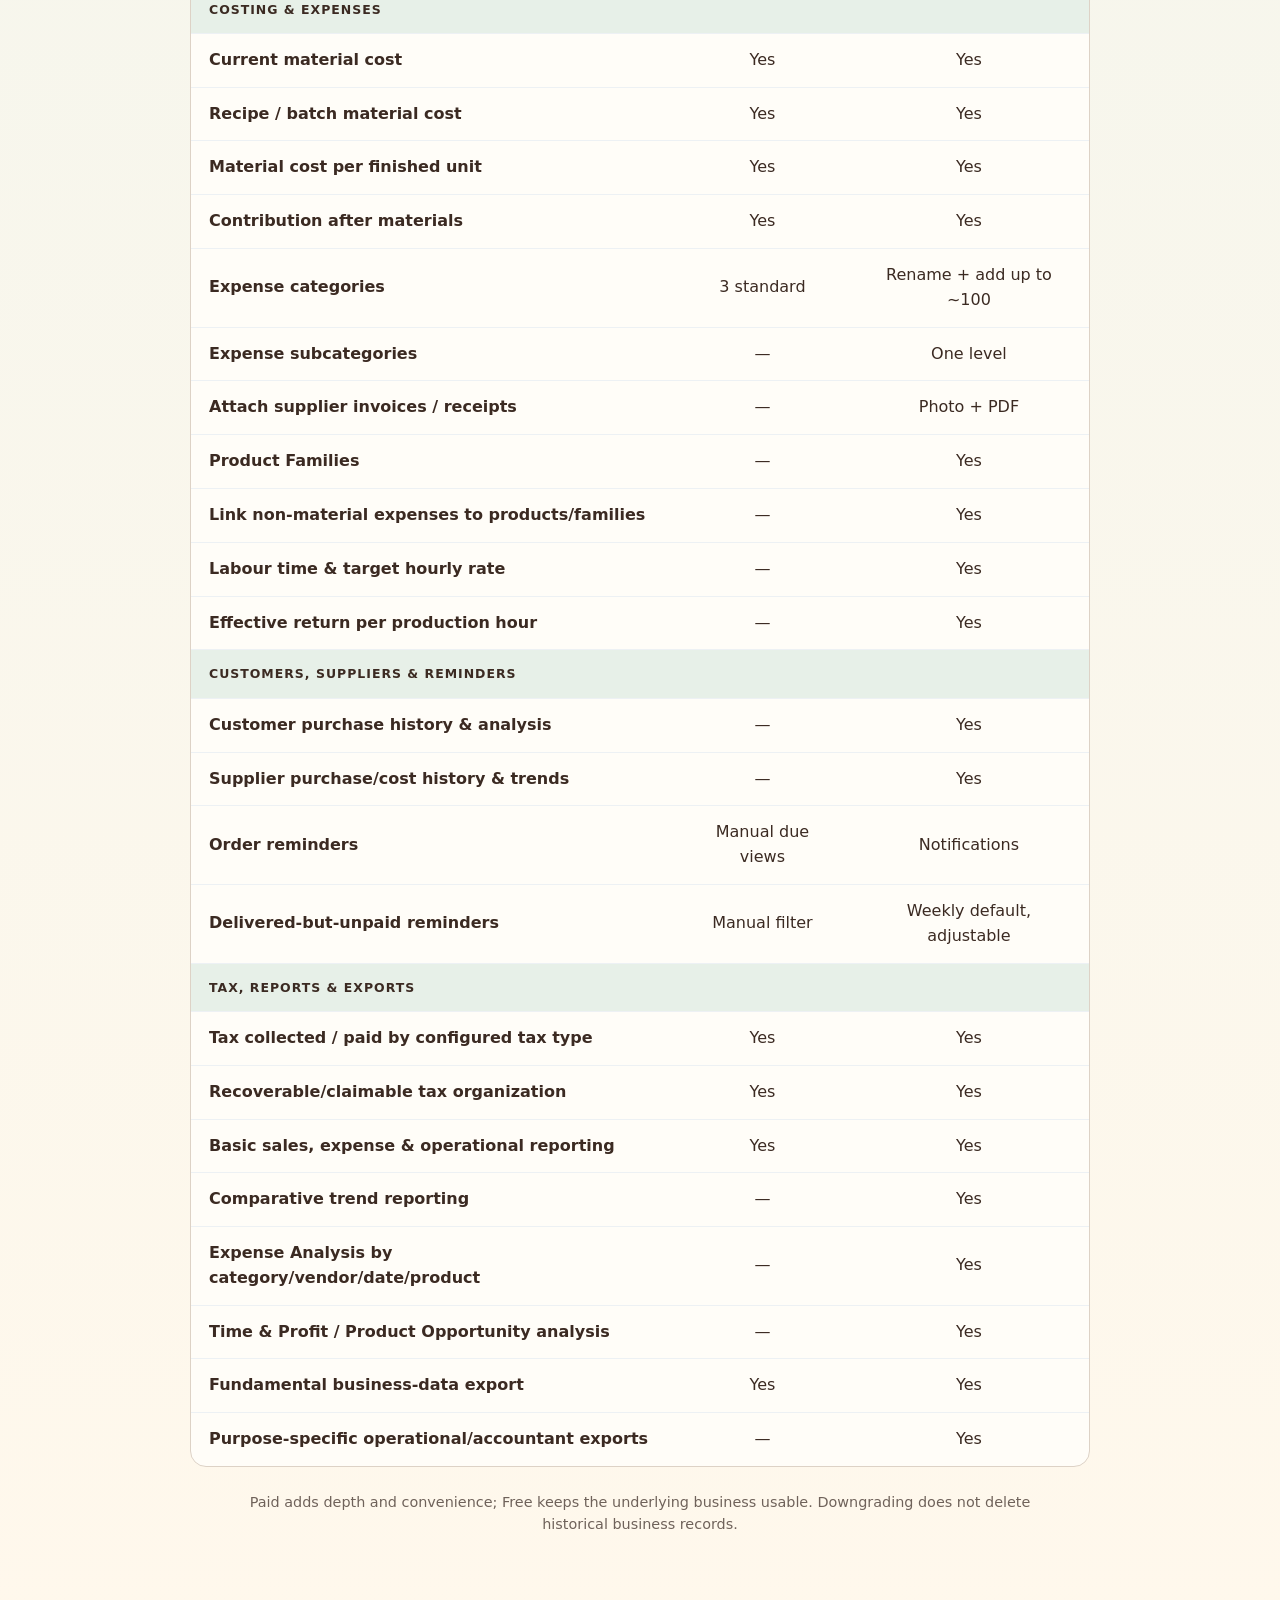
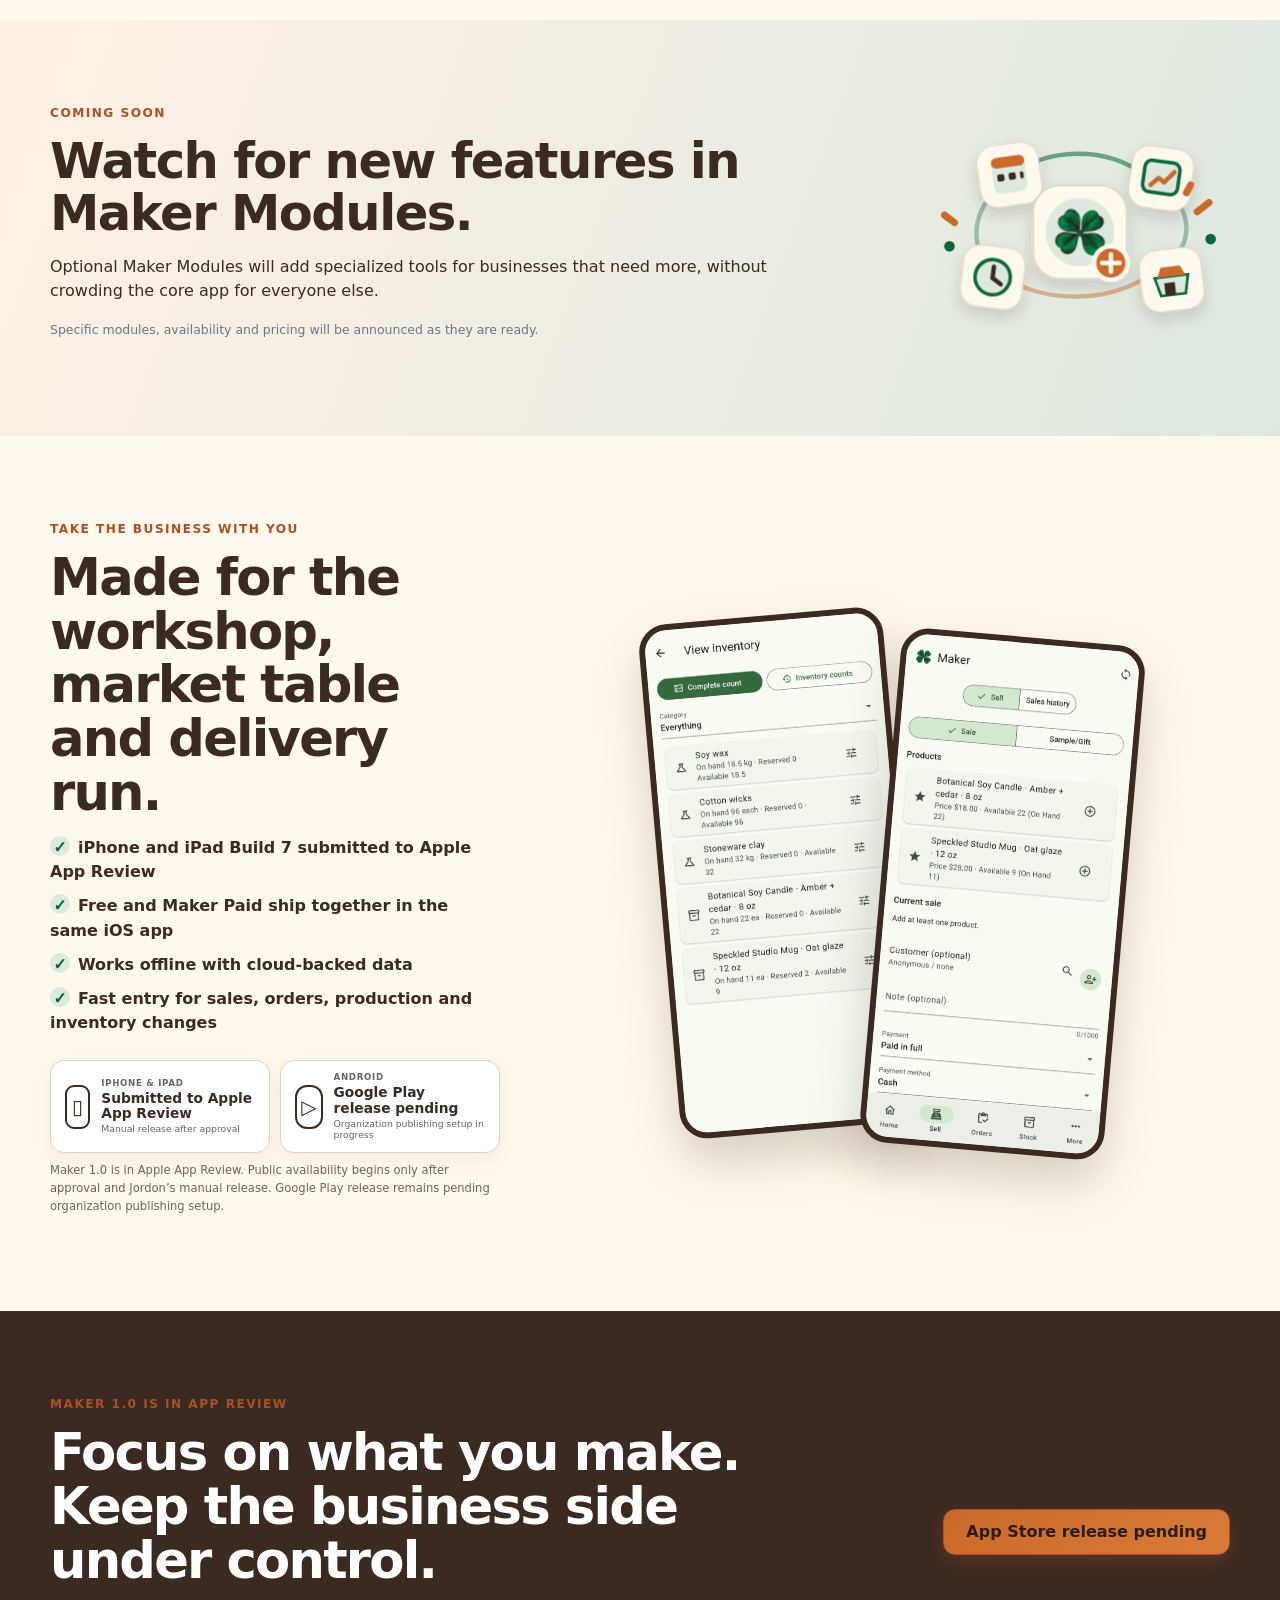
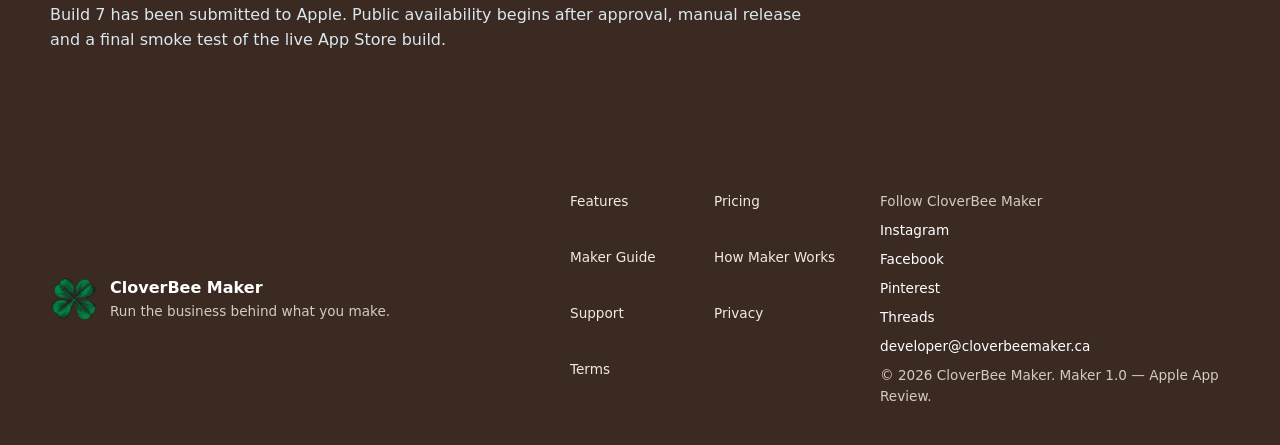
==== commit e74ab3f4: "Make logo and Google Play status static launch content" ====
--- a/index.html
+++ b/index.html
@@ -147,6 +147,7 @@
       <article><div class="feature-symbol">DUE</div><h3>Orders &amp; delivery</h3><p>Track promised dates, partial fulfilment, paid-but-undelivered work and delivered-but-unpaid balances.</p></article>
       <article><div class="feature-symbol">$</div><h3>Sales &amp; payments</h3><p>Record cash, e-transfer, Square and other payments while keeping payment status separate from delivery status.</p></article>
       <article><div class="feature-symbol">TAX</div><h3>Tax-ready records</h3><p>See tax collected and tax paid by configured tax type. Maker organizes the records; it does not provide tax advice.</p></article>
+      <article data-feature="branding"><div class="feature-symbol">YOU</div><h3>Make Maker feel like yours</h3><p>Add your own business logo so the app reflects your brand, not ours. Your logo appears inside Maker alongside your business name, helping the workspace feel like part of your business rather than generic software.</p></article>
     </div>
   </section>
 
@@ -379,9 +380,9 @@
       </ul>
       <div id="availability" class="store-coming" aria-label="App availability">
         <div class="store-card ios-store-card"><span class="store-device" aria-hidden="true">▯</span><div><small>iPhone &amp; iPad</small><strong>Submitted to Apple App Review</strong><em>Manual release after approval</em></div></div>
-        <div class="store-card"><span class="store-device store-device-play" aria-hidden="true">▷</span><div><small>Android</small><strong>Google Play release follows iOS</strong><em>Not currently available</em></div></div>
+        <div class="store-card"><span class="store-device store-device-play" aria-hidden="true">▷</span><div><small>Android</small><strong>Google Play release pending</strong><em>Organization publishing setup in progress</em></div></div>
       </div>
-      <p class="store-note">Maker 1.0 is in Apple App Review. Public availability begins only after approval and Jordon’s manual release.</p>
+      <p class="store-note">Maker 1.0 is in Apple App Review. Public availability begins only after approval and Jordon’s manual release. Google Play release remains pending organization publishing setup.</p>
     </div>
     <div class="availability-shots" aria-label="Genuine Maker inventory and selling screens">
       <figure class="app-device"><img src="assets/screenshots/ios/1.0/02-inventory.png" alt="Maker inventory screen on iPhone" width="1242" height="2688"></figure>
@@ -410,6 +411,6 @@
     <span>© 2026 CloverBee Maker. Pre-launch website.</span>
   </div>
 </footer>
-<script src="script.js?v=20261001a"></script>
+<script src="script.js?v=20261001b"></script>
 </body>
-</html>
+</html>
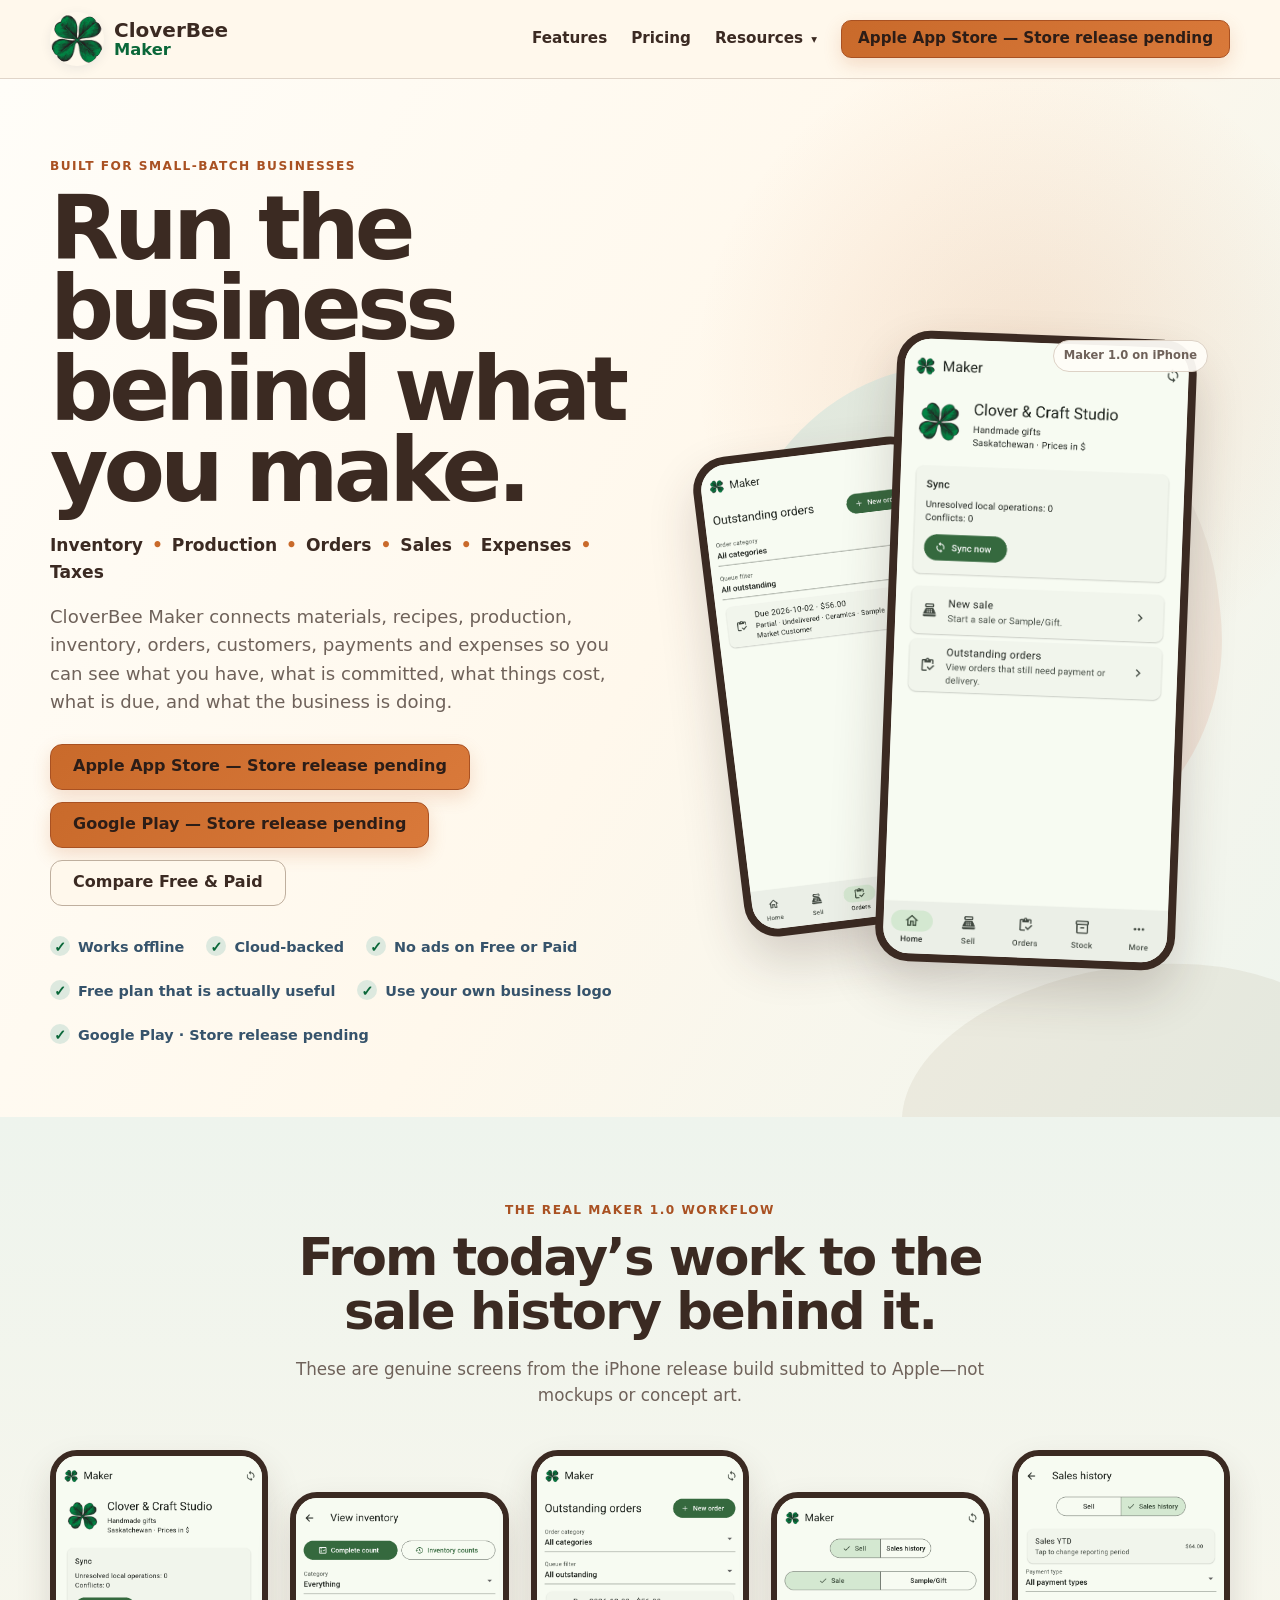
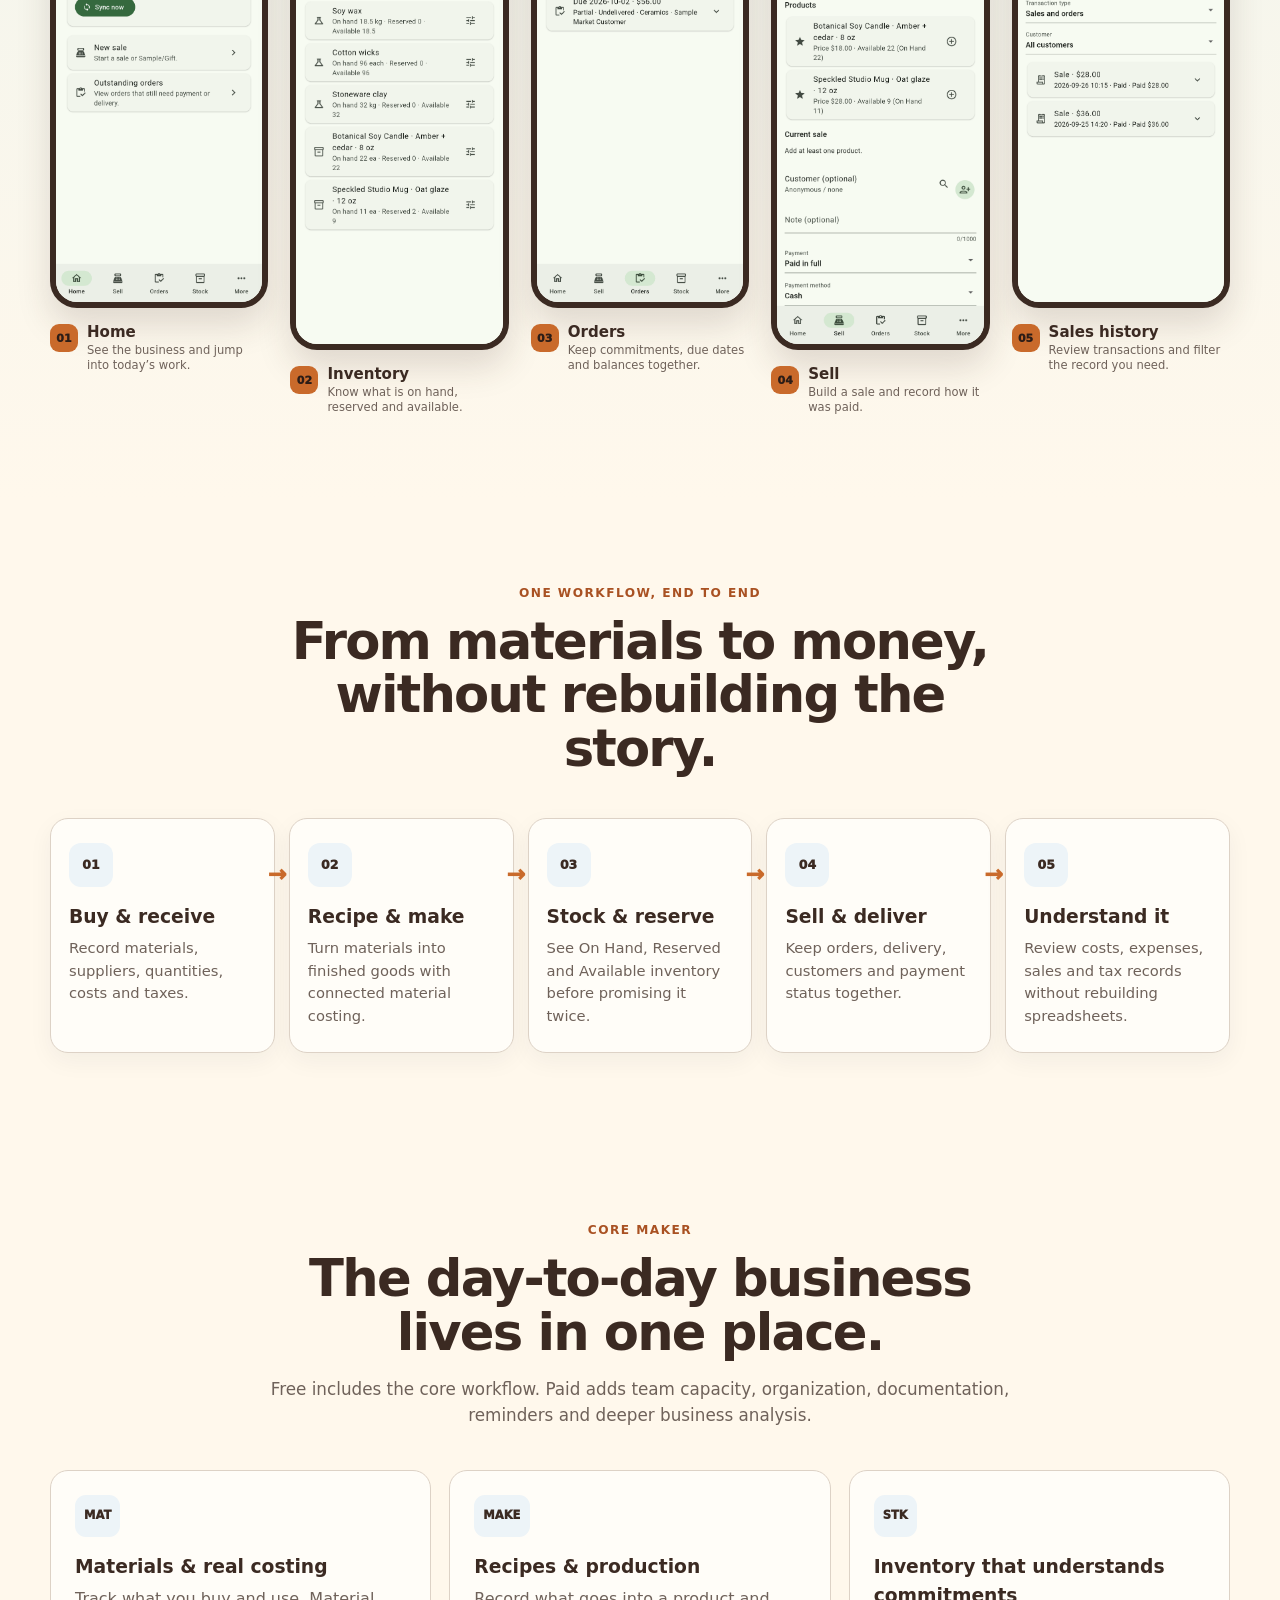
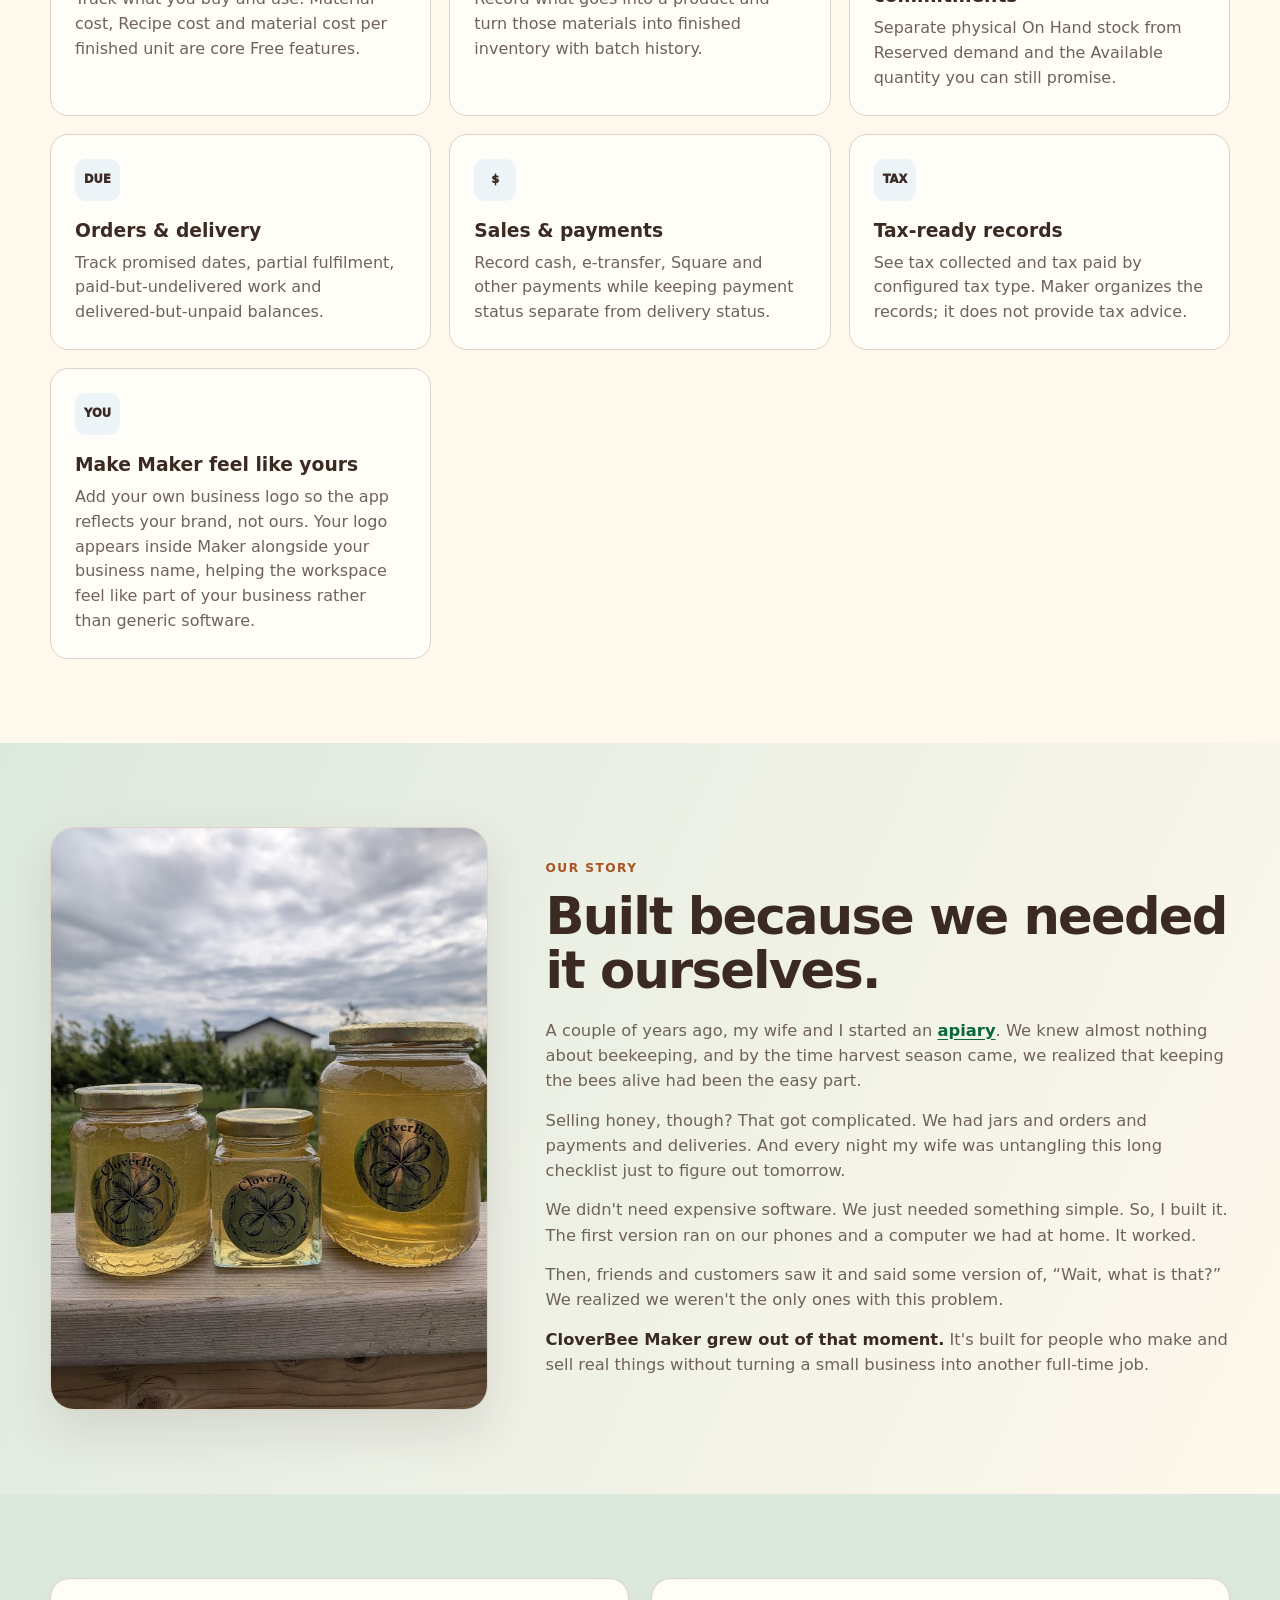
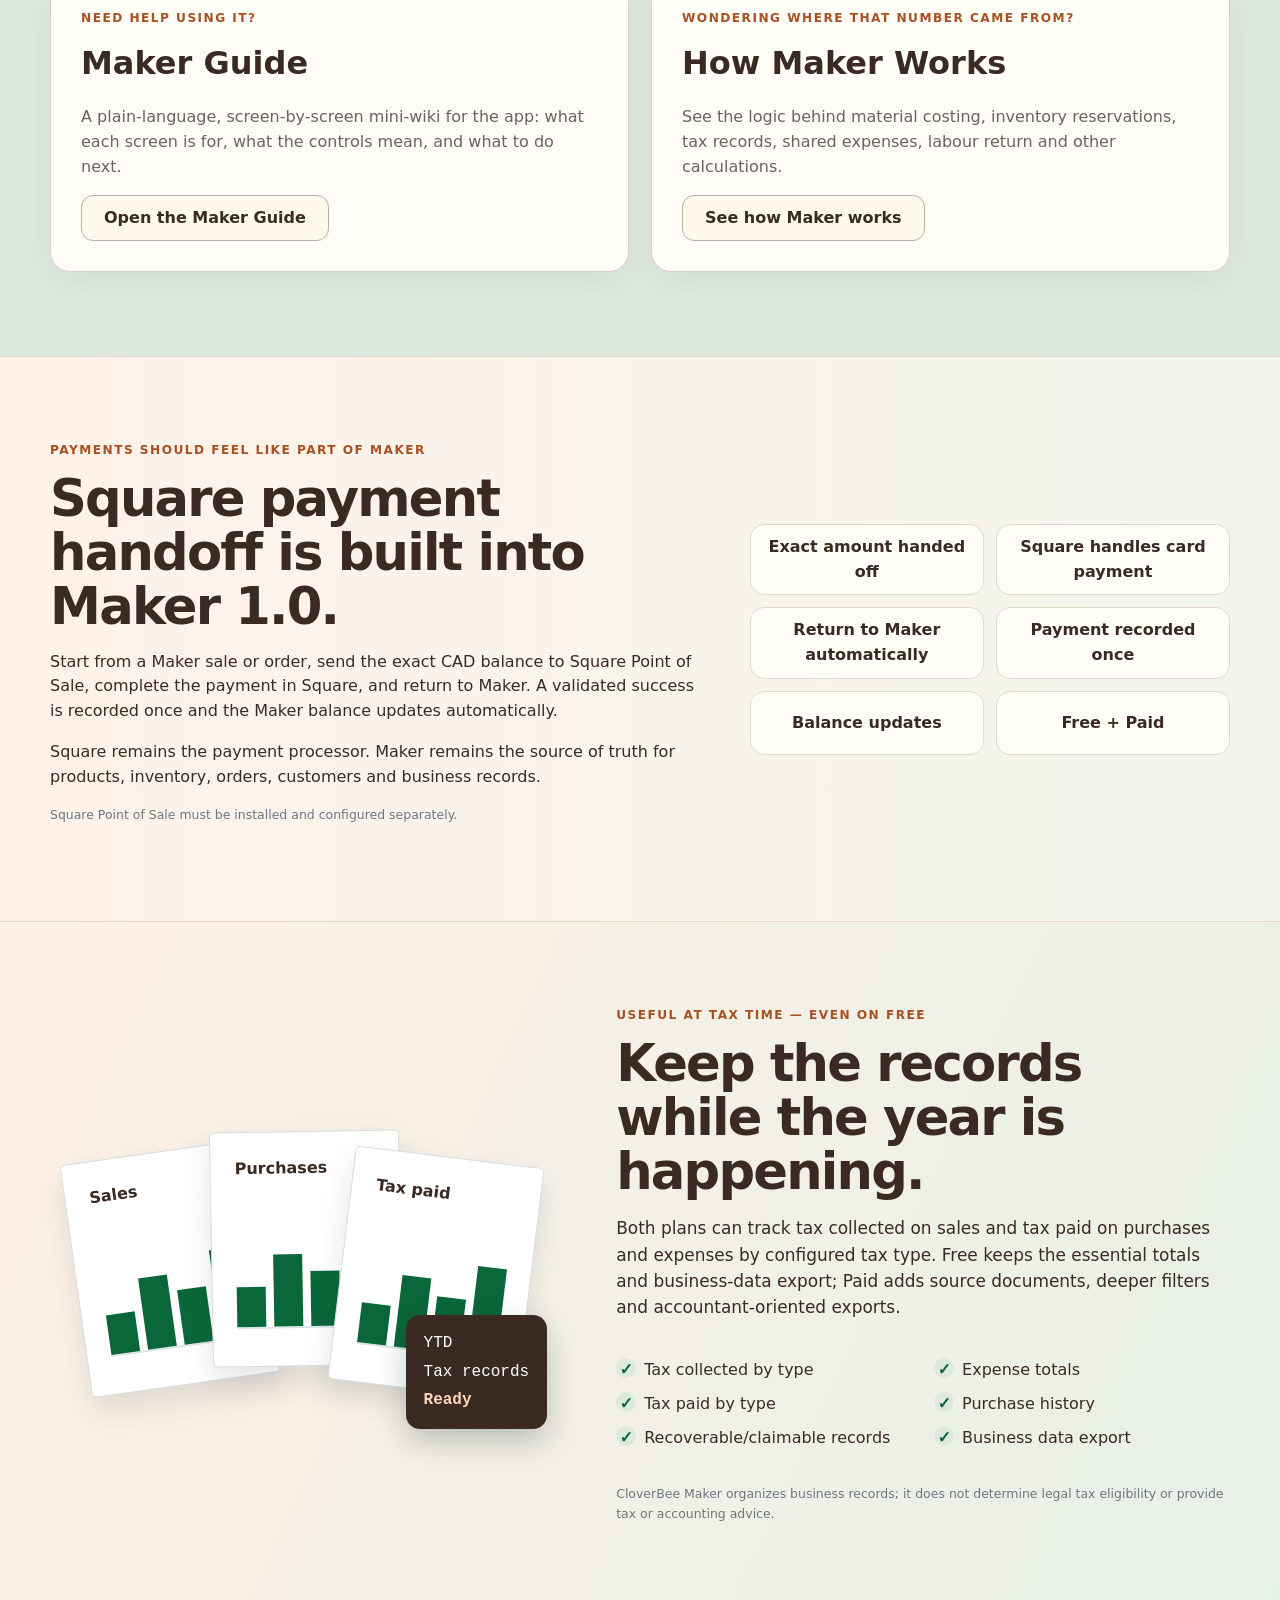
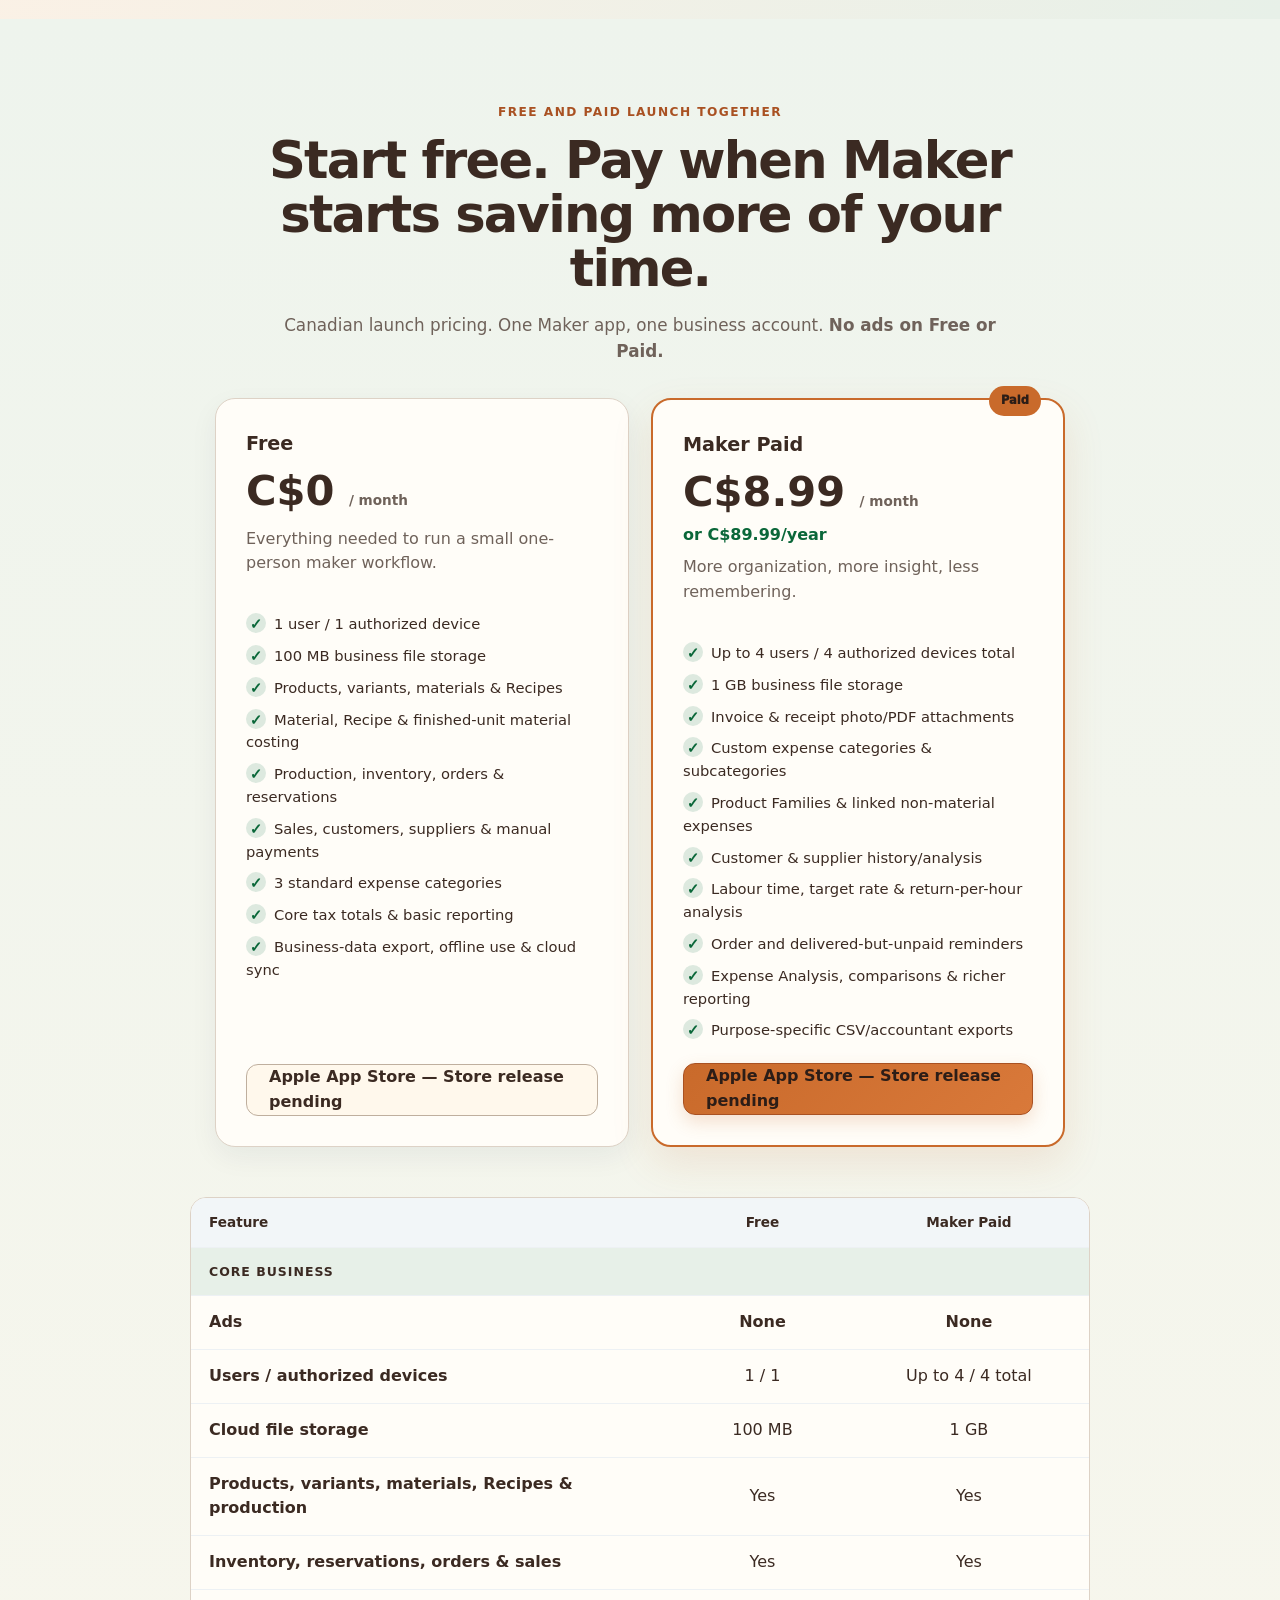
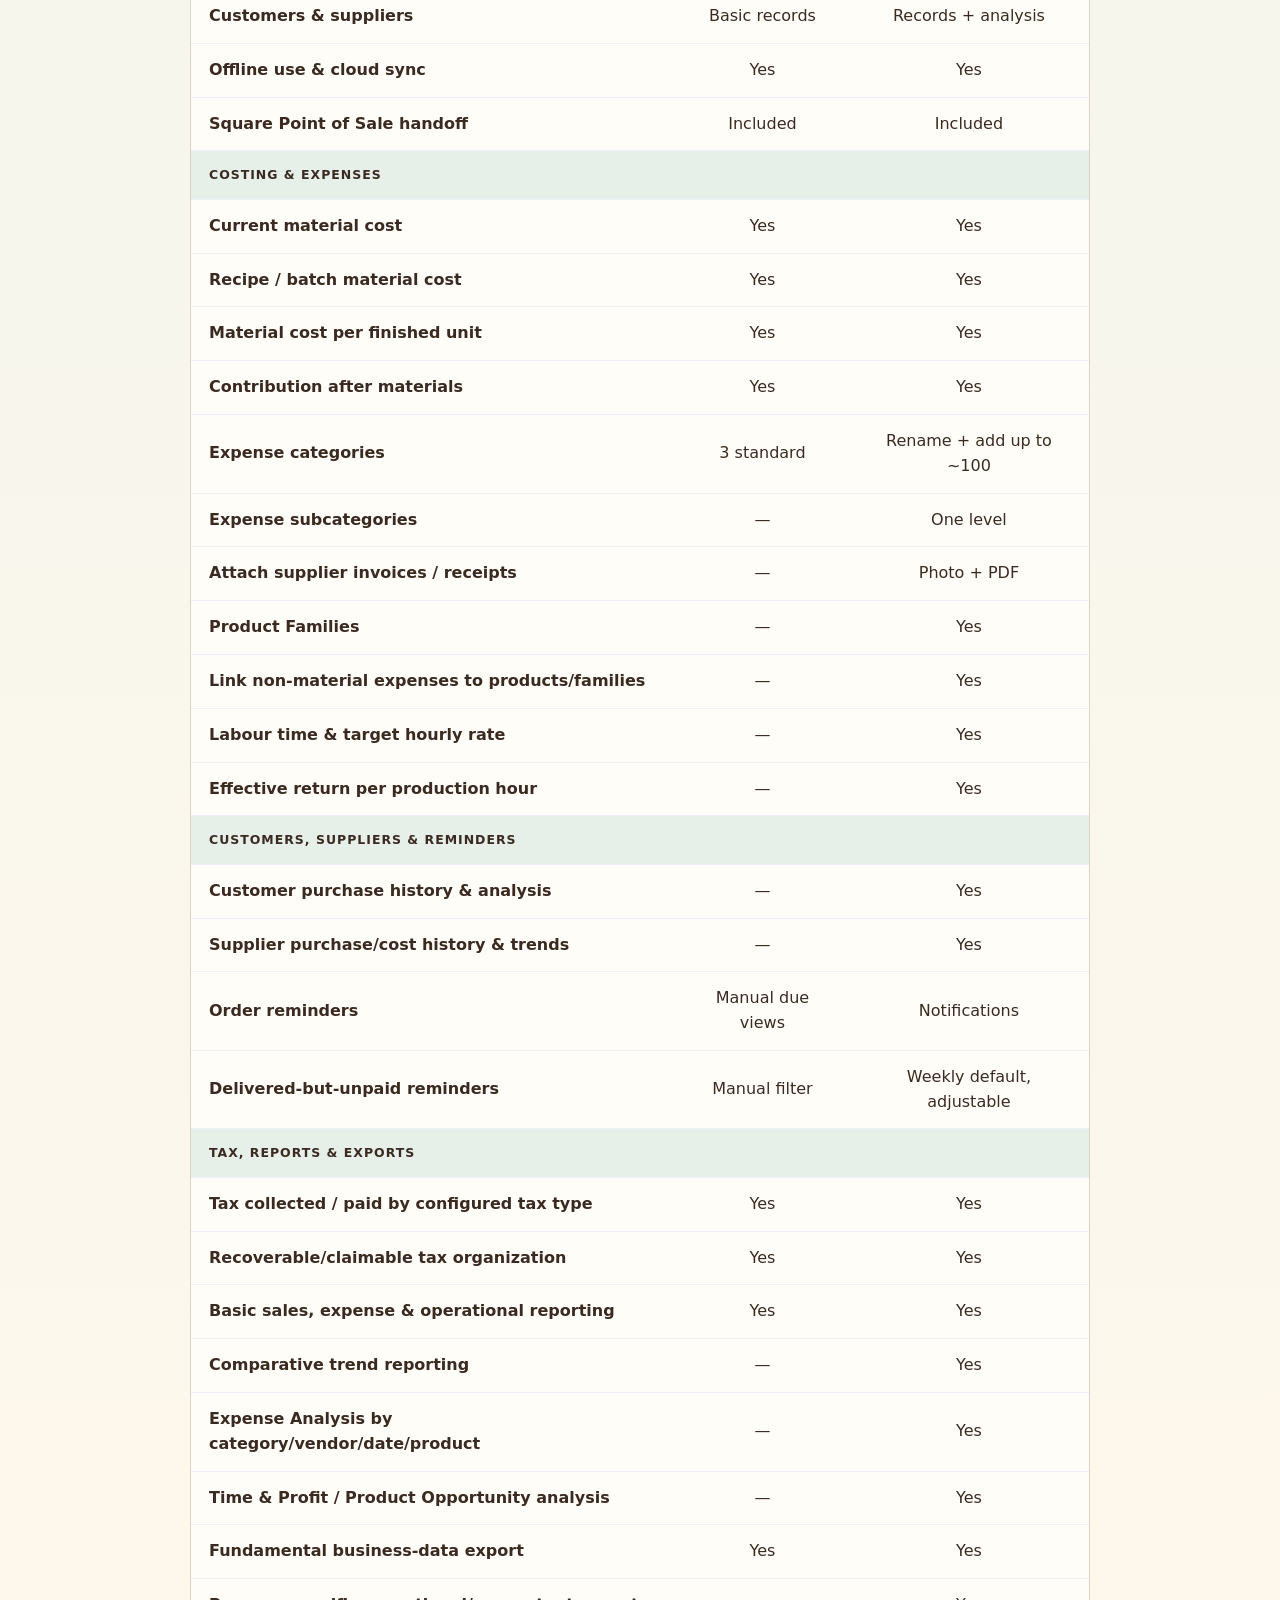
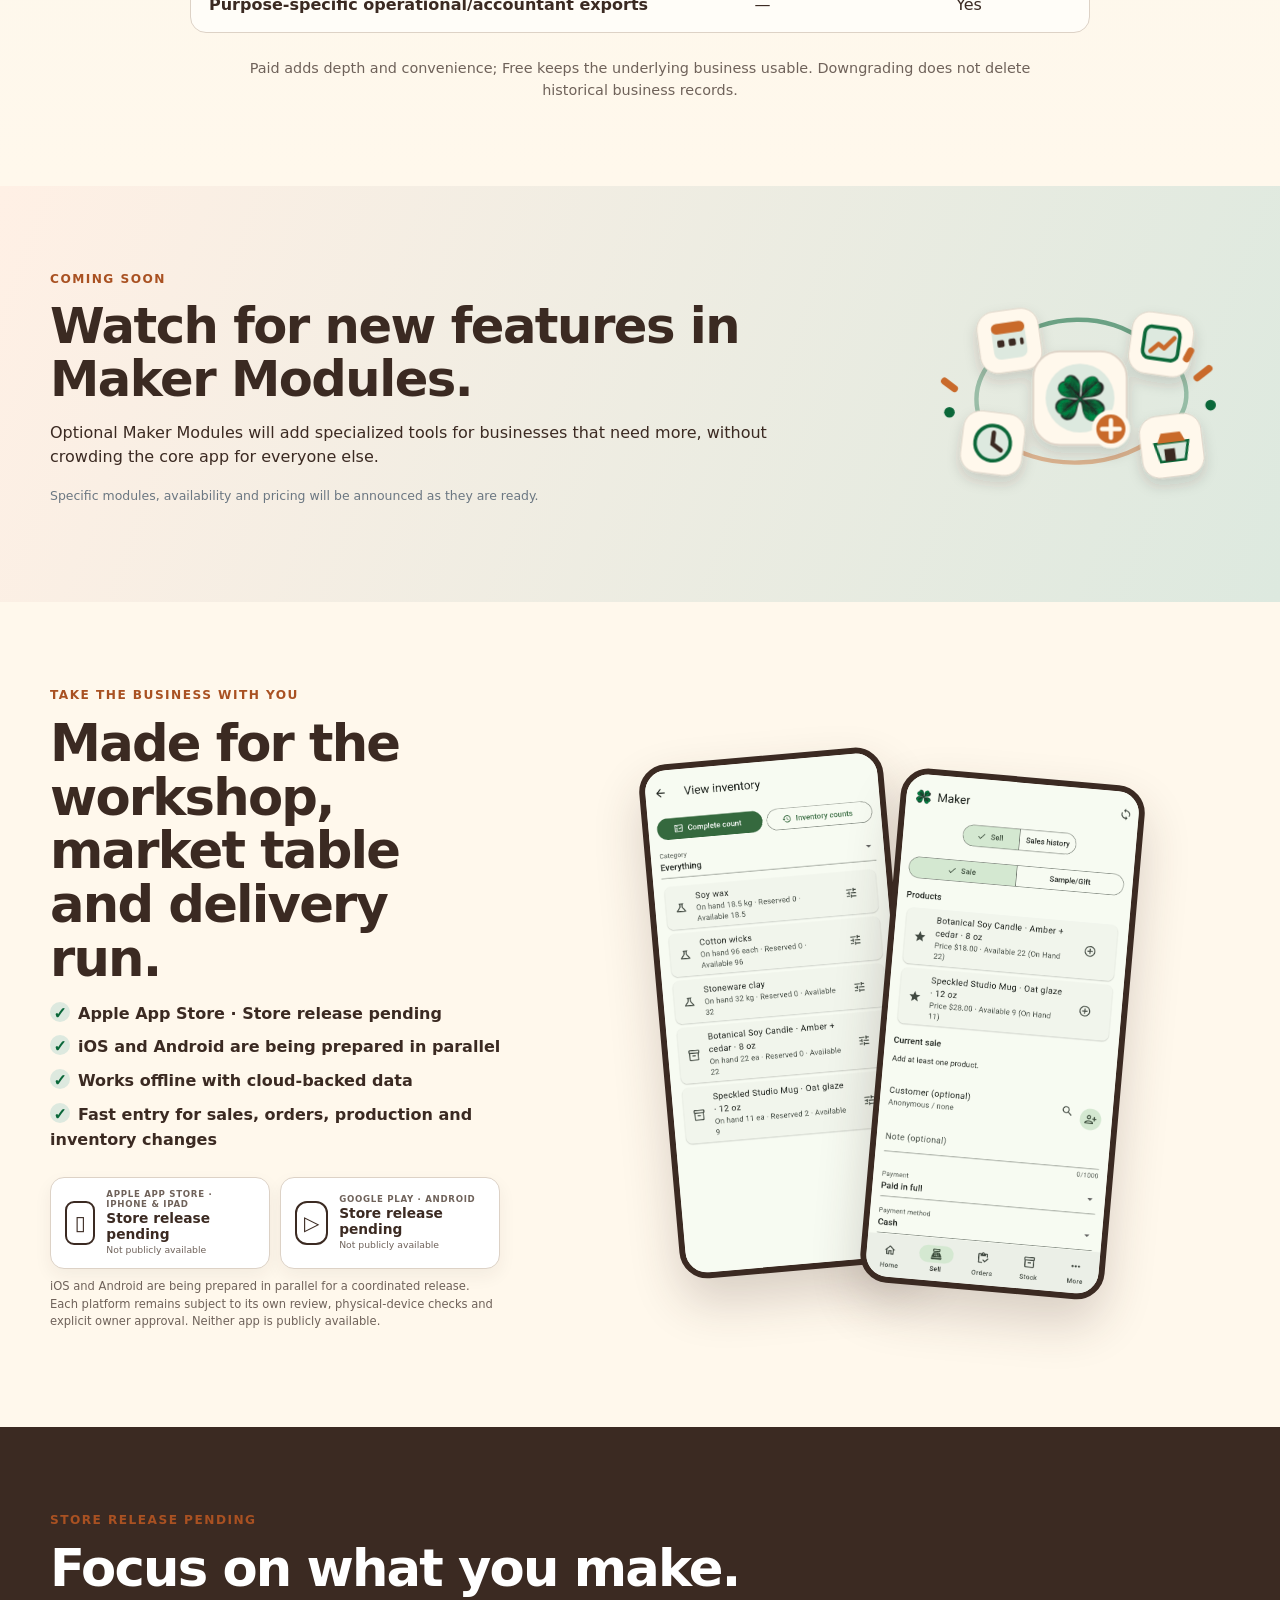
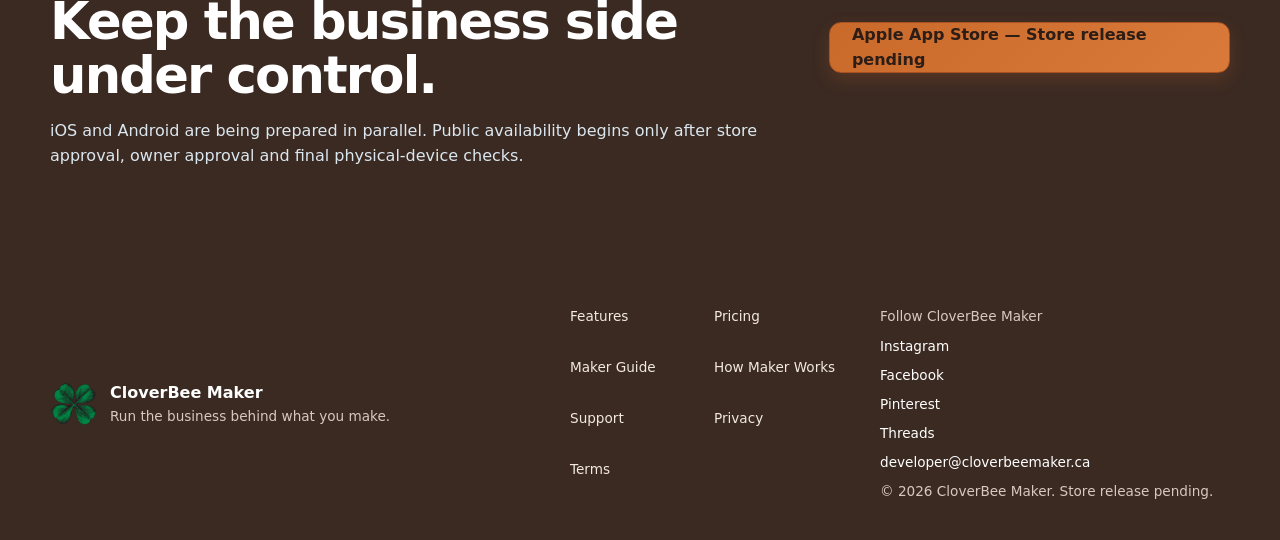
==== commit a73acfd7: "Refresh coordinated release messaging and Maker guide" ====
--- a/index.html
+++ b/index.html
@@ -16,7 +16,7 @@
   <meta name="twitter:description" content="Run the business behind what you make.">
   <link rel="canonical" href="https://cloverbeemaker.ca/">
   <link rel="icon" href="cloverbee-mark.png">
-  <link rel="stylesheet" href="styles.css?v=20261001a">
+  <link rel="stylesheet" href="styles.css?v=20261014-release">
   <link rel="stylesheet" href="maker-preview.css?v=20261001a">
   <script id="maker-structured-data" type="application/ld+json">
   {
@@ -24,7 +24,7 @@
     "@type":"SoftwareApplication",
     "name":"CloverBee Maker",
     "applicationCategory":"BusinessApplication",
-    "operatingSystem":"iOS",
+    "operatingSystem":["iOS","Android"],
     "softwareVersion":"1.0",
     "url":"https://cloverbeemaker.ca/",
     "description":"Business operations software for small-batch makers: materials, recipes, production, inventory, orders, sales, expenses, costing and tax-ready records.",
@@ -66,7 +66,7 @@
         <a href="/changelog.html">Changelog</a>
       </div>
     </div>
-    <a class="button button-small release-cta" href="#availability">App Store release pending</a>
+    <a class="button button-small release-cta" href="#availability">Apple App Store — Store release pending</a>
   </nav>
 </header>
 
@@ -78,7 +78,7 @@
       <p class="hero-kicker">Inventory <span>•</span> Production <span>•</span> Orders <span>•</span> Sales <span>•</span> Expenses <span>•</span> Taxes</p>
       <p class="hero-lead">CloverBee Maker connects materials, recipes, production, inventory, orders, customers, payments and expenses so you can see what you have, what is committed, what things cost, what is due, and what the business is doing.</p>
       <div class="hero-actions">
-        <a class="button release-cta" href="#availability">App Store release pending</a>
+        <a class="button release-cta" href="#availability">Apple App Store — Store release pending</a>
         <a class="button button-ghost" href="#pricing">Compare Free &amp; Paid</a>
       </div>
       <ul class="trust-strip" aria-label="Product highlights">
@@ -230,7 +230,7 @@
           <li>Core tax totals &amp; basic reporting</li>
           <li>Business-data export, offline use &amp; cloud sync</li>
         </ul>
-        <a class="button button-outline release-cta" href="#availability">App Store release pending</a>
+        <a class="button button-outline release-cta" href="#availability">Apple App Store — Store release pending</a>
       </article>
 
       <article class="price-card featured">
@@ -248,7 +248,7 @@
           <li>Expense Analysis, comparisons &amp; richer reporting</li>
           <li>Purpose-specific CSV/accountant exports</li>
         </ul>
-        <a class="button release-cta" href="#availability">App Store release pending</a>
+        <a class="button release-cta" href="#availability">Apple App Store — Store release pending</a>
       </article>
     </div>
 
@@ -373,16 +373,16 @@
       <p class="eyebrow">Take the business with you</p>
       <h2>Made for the workshop, market table and delivery run.</h2>
       <ul class="large-checks">
-        <li data-ios-status>iPhone and iPad Build 7 submitted to Apple App Review</li>
-        <li>Free and Maker Paid ship together in the same iOS app</li>
+        <li data-ios-status>Apple App Store · Store release pending</li>
+        <li>iOS and Android are being prepared in parallel</li>
         <li>Works offline with cloud-backed data</li>
         <li>Fast entry for sales, orders, production and inventory changes</li>
       </ul>
       <div id="availability" class="store-coming" aria-label="App availability">
-        <div class="store-card ios-store-card"><span class="store-device" aria-hidden="true">▯</span><div><small>iPhone &amp; iPad</small><strong>Submitted to Apple App Review</strong><em>Manual release after approval</em></div></div>
-        <div class="store-card"><span class="store-device store-device-play" aria-hidden="true">▷</span><div><small>Android</small><strong>Google Play release pending</strong><em>Organization publishing setup in progress</em></div></div>
+        <div class="store-card ios-store-card"><span class="store-device" aria-hidden="true">▯</span><div><small>Apple App Store · iPhone &amp; iPad</small><strong>Store release pending</strong><em>Not publicly available</em></div></div>
+        <div class="store-card android-store-card"><span class="store-device store-device-play" aria-hidden="true">▷</span><div><small>Google Play · Android</small><strong>Store release pending</strong><em>Not publicly available</em></div></div>
       </div>
-      <p class="store-note">Maker 1.0 is in Apple App Review. Public availability begins only after approval and Jordon’s manual release. Google Play release remains pending organization publishing setup.</p>
+      <p class="store-note">iOS and Android are being prepared in parallel for a coordinated release. Each platform remains subject to its own review, physical-device checks and explicit owner approval. Neither app is publicly available.</p>
     </div>
     <div class="availability-shots" aria-label="Genuine Maker inventory and selling screens">
       <figure class="app-device"><img src="assets/screenshots/ios/1.0/02-inventory.png" alt="Maker inventory screen on iPhone" width="1242" height="2688"></figure>
@@ -391,8 +391,8 @@
   </section>
 
   <section class="section final-cta">
-    <div><p class="eyebrow">Maker 1.0 is in App Review</p><h2>Focus on what you make. Keep the business side under control.</h2><p>Build 7 has been submitted to Apple. Public availability begins after approval, manual release and a final smoke test of the live App Store build.</p></div>
-    <a class="button release-cta" href="#availability">App Store release pending</a>
+    <div><p class="eyebrow">Store release pending</p><h2>Focus on what you make. Keep the business side under control.</h2><p>iOS and Android are being prepared in parallel. Public availability begins only after store approval, owner approval and final physical-device checks.</p></div>
+    <a class="button release-cta" href="#availability">Apple App Store — Store release pending</a>
   </section>
 </main>
 
@@ -411,6 +411,6 @@
     <span>© 2026 CloverBee Maker. Pre-launch website.</span>
   </div>
 </footer>
-<script src="script.js?v=20261001b"></script>
+<script src="script.js?v=20261014-release"></script>
 </body>
-</html>+</html>
--- a/styles.css
+++ b/styles.css
@@ -132,3 +132,30 @@
 .story-photo-link:hover span{color:var(--green)}
 @media(max-width:980px){.story-photo-link .story-origin-photo{min-height:240px}}
 @media(max-width:650px){.story-photo-link .story-origin-photo{min-height:210px}.story-photo-link span{left:14px;right:14px;bottom:14px}}
+
+/* Illustrated Maker Guide */
+.skip-link{position:fixed;left:12px;top:-80px;z-index:1000;background:var(--navy);color:#fff;padding:12px 16px;border-radius:8px}.skip-link:focus{top:12px}
+.guide-status{max-width:950px;margin-top:20px;padding:14px 18px;border:1px solid #d2bd7e;border-radius:12px;background:#fff4cf;color:var(--navy)}
+.guide-layout{max-width:1280px;margin:0 auto;padding:42px 32px 78px;display:grid;grid-template-columns:280px minmax(0,1fr);gap:34px;align-items:start}
+.guide-toc{position:sticky;top:92px;max-height:calc(100vh - 116px);overflow:auto;border:1px solid var(--line);border-radius:18px;background:var(--paper);padding:20px;box-shadow:0 8px 24px rgba(59,42,34,.06)}
+.guide-toc>strong{display:block;color:var(--navy);font-size:1.05rem;margin-bottom:10px}.guide-toc ol{margin:0;padding-left:1.45rem}.guide-toc li{margin:.5rem 0;color:var(--muted);font-size:.88rem}.guide-toc a{color:var(--navy);text-decoration:none}.guide-toc a:hover,.guide-toc a:focus{color:var(--green);text-decoration:underline;text-underline-offset:3px}
+.guide-manual{display:grid;gap:28px}.manual-section{scroll-margin-top:92px;border:1px solid var(--line);border-radius:22px;background:var(--paper);padding:clamp(22px,4vw,40px);box-shadow:0 10px 28px rgba(59,42,34,.055)}
+.manual-heading{display:flex;gap:16px;align-items:flex-start;margin-bottom:18px}.manual-heading>span{flex:0 0 48px;height:48px;display:grid;place-items:center;border-radius:14px;background:var(--navy);color:#fff;font-weight:950}.manual-heading .eyebrow{margin:0 0 3px}.manual-heading h2{margin:0;color:var(--navy);font-size:clamp(1.65rem,3.3vw,2.65rem);line-height:1.05;letter-spacing:-.025em}
+.manual-section h3{color:var(--navy);margin:2rem 0 .6rem}.manual-section>p,.manual-section li,.manual-section details p{color:#5d5048}.task-steps{padding-left:1.4rem}.task-steps li{margin:.72rem 0;padding-left:.25rem}.task-steps li::marker{font-weight:900;color:var(--green)}
+.after-save{border-left:4px solid var(--green);padding:12px 15px;background:var(--green-soft);border-radius:0 10px 10px 0}.mistake,.verification-gap{margin:18px 0;padding:14px 16px;border-radius:12px}.mistake{background:#fff0e5;border:1px solid #e8c7ae;color:#63351e}.verification-gap{background:#fff4cf;border:1px solid #d8c27d;color:#594817}.example-card{display:grid;gap:4px;margin:18px 0;padding:16px 18px;border-radius:14px;background:var(--navy);color:#fff}.example-card strong{color:#ffd7b8}.example-card span{color:#edf3f6}
+.manual-shot{max-width:610px;margin:26px auto 8px}.shot-frame{position:relative;border:8px solid #172535;border-radius:28px;overflow:hidden;background:#f6f8f2;box-shadow:0 18px 40px rgba(16,42,67,.18)}.shot-frame img{display:block;width:100%;height:auto}.manual-shot figcaption{margin-top:9px;color:var(--muted);font-size:.78rem;line-height:1.45}.callout{position:absolute;width:34px;height:34px;display:grid;place-items:center;border:3px solid #fff;border-radius:50%;background:#c96a2b;color:#fff;font-weight:950;box-shadow:0 4px 12px rgba(59,42,34,.3)}
+.c-home-sync{top:26%;right:8%}.c-home-nav{bottom:2%;left:47%}.c-settings-name{top:13%;right:4%}.c-settings-place{top:30%;right:4%}.c-tax-rules{top:31%;right:7%}.c-tax-add{bottom:4%;right:12%}.c-product-name{top:16%;right:5%}.c-product-save{top:52%;right:7%}.c-material-unit{top:35%;right:6%}.c-material-save{top:62%;right:6%}.c-recipe-product{top:14%;right:5%}.c-recipe-lines{top:33%;right:5%}.c-recipe-save{top:47%;right:7%}.c-receive-vendor{top:20%;right:5%}.c-receive-line{top:38%;right:8%}.c-make-qty{top:22%;right:5%}.c-make-warning{top:43%;right:5%}.c-make-record{top:58%;right:6%}.c-sell-products{top:24%;right:6%}.c-sell-payment{top:57%;right:6%}.c-team-email{top:25%;right:5%}.c-team-create{top:40%;right:5%}
+.manual-section details{margin-top:20px;border-top:1px solid var(--line);padding-top:15px}.manual-section summary{cursor:pointer;color:var(--navy);font-weight:850}.action-list{padding-left:1.2rem}.action-list li{margin:1rem 0}.shot-pair{max-width:820px;display:grid;grid-template-columns:1fr 1fr;gap:18px}.shot-pair figcaption{grid-column:1/-1}.troubleshooting-grid{display:grid;grid-template-columns:1fr 1fr;gap:14px}.troubleshooting-grid article{border:1px solid var(--line);border-radius:14px;padding:18px;background:var(--cream)}.troubleshooting-grid h3{margin:0 0 6px}.troubleshooting-grid p{margin:0;color:var(--muted)}
+.evidence-section{background:var(--green-soft)}.evidence-table-wrap{overflow:auto;border:1px solid var(--line);border-radius:14px;background:#fff}.evidence-table{width:100%;border-collapse:collapse;min-width:690px}.evidence-table th,.evidence-table td{text-align:left;padding:12px 14px;border-bottom:1px solid var(--line);vertical-align:top}.evidence-table th{background:#f1f5ef;color:var(--navy)}.evidence-table tr:last-child td{border-bottom:0}.status-pill{display:inline-block;padding:4px 8px;border-radius:999px;font-size:.72rem;font-weight:900}.status-pill.verified{background:#dceee0;color:#07542f}.status-pill.reused{background:#e2ecf4;color:#173f5d}.status-pill.pending{background:#fff0c5;color:#6b5000}
+@media(max-width:980px){.guide-layout{grid-template-columns:minmax(0,1fr);padding:26px 20px 64px}.guide-manual,.guide-toc,.manual-section{min-width:0}.guide-toc{position:relative;top:auto;max-height:none}.guide-toc ol{columns:2;column-gap:32px}.manual-section{scroll-margin-top:80px}}
+@media(max-width:650px){.guide-layout{padding:20px 14px 52px}.guide-toc ol{columns:1}.manual-section{border-radius:17px;padding:20px 16px}.manual-heading{gap:12px}.manual-heading>span{flex-basis:42px;height:42px}.manual-shot{max-width:440px}.shot-frame{border-width:5px;border-radius:22px}.callout{width:28px;height:28px;font-size:.8rem;border-width:2px}.shot-pair,.troubleshooting-grid{grid-template-columns:1fr}.shot-pair figcaption{grid-column:auto}.guide-status{font-size:.92rem}}
+@media(prefers-reduced-motion:reduce){html:focus-within{scroll-behavior:auto!important}}
+@media print{
+  @page{size:letter;margin:.45in}
+  .site-header,.site-footer,.skip-link,.final-cta{display:none!important}
+  body{font-size:10pt;background:#fff}.section{padding:22px 26px}.guide-hero h1{font-size:38pt}.guide-hero{padding-bottom:22px}.guide-lead{font-size:11pt}
+  .guide-layout{display:block;max-width:none;padding:18px 0}.guide-toc{position:static;max-height:none;box-shadow:none;margin:0 0 18px;padding:14px}.guide-toc ol{columns:2}
+  .guide-manual{display:block}.manual-section{box-shadow:none;border-radius:10px;padding:18px;margin:0 0 16px;break-before:page}.manual-heading h2{font-size:21pt}.manual-heading>span{width:36px;height:36px;flex-basis:36px}.task-steps li{margin:.35rem 0}
+  .manual-shot{max-width:245px;margin:14px auto 4px;break-inside:avoid}.shot-frame{border-width:3px;border-radius:12px;box-shadow:none}.shot-pair{max-width:460px;grid-template-columns:1fr 1fr}.callout{width:18px;height:18px;border-width:1px;font-size:7pt}.manual-shot figcaption{font-size:7.5pt}
+  .mistake,.verification-gap,.after-save,.example-card{padding:9px 11px;margin:10px 0}.troubleshooting-grid{grid-template-columns:1fr 1fr}.evidence-table{min-width:0;font-size:8pt}.evidence-table th,.evidence-table td{padding:6px 8px}
+}
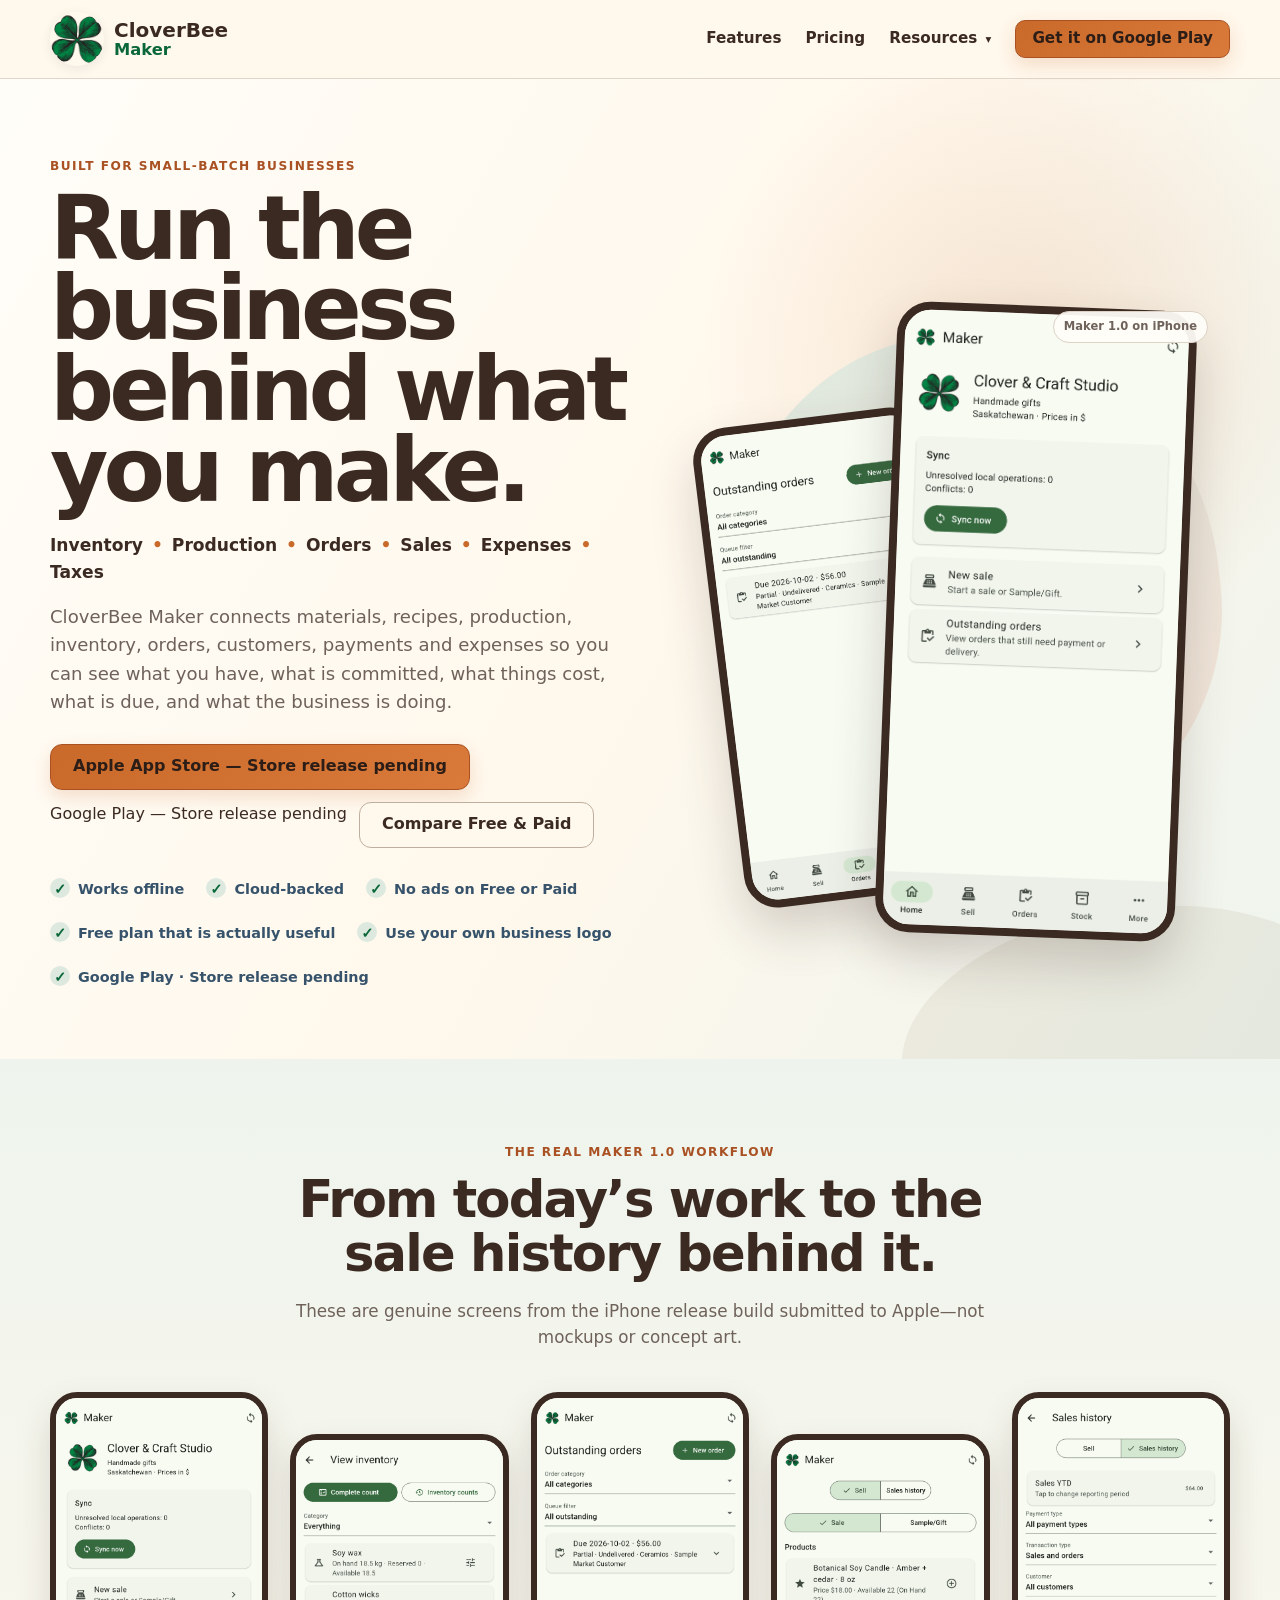
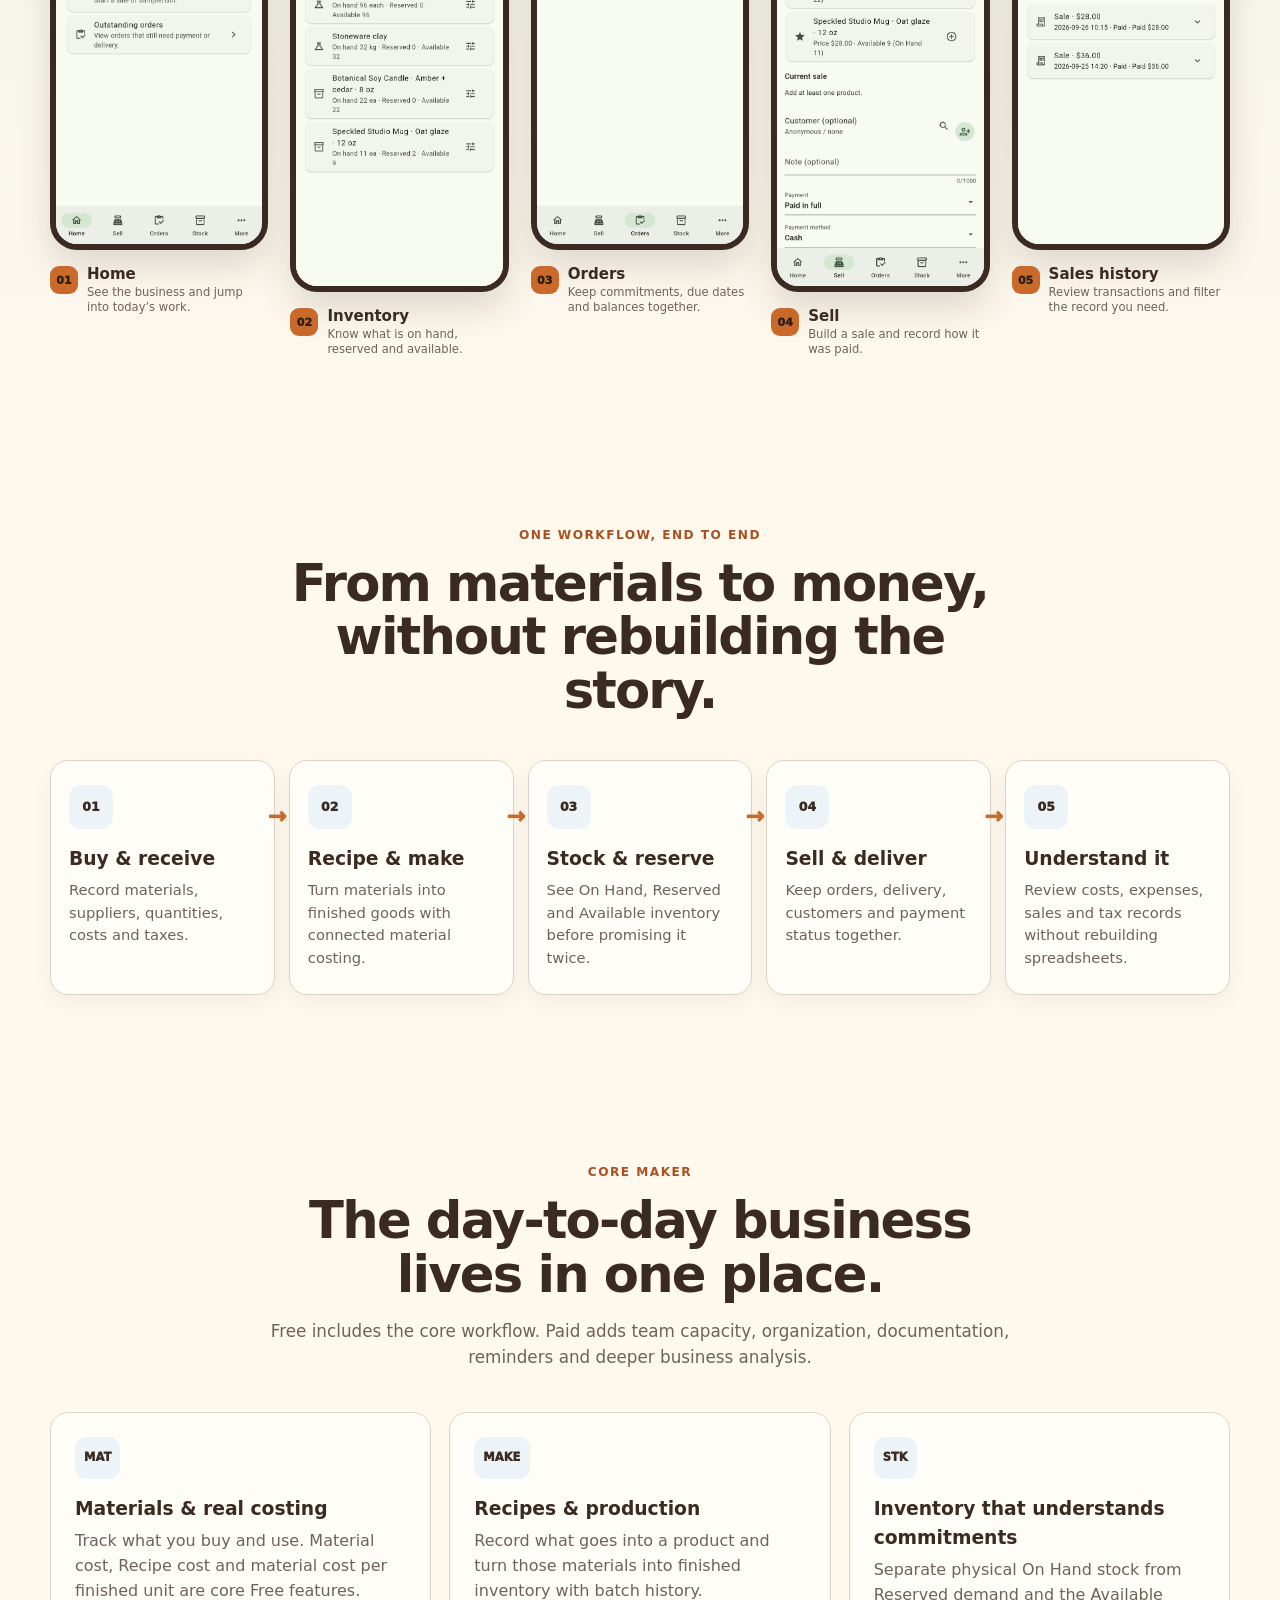
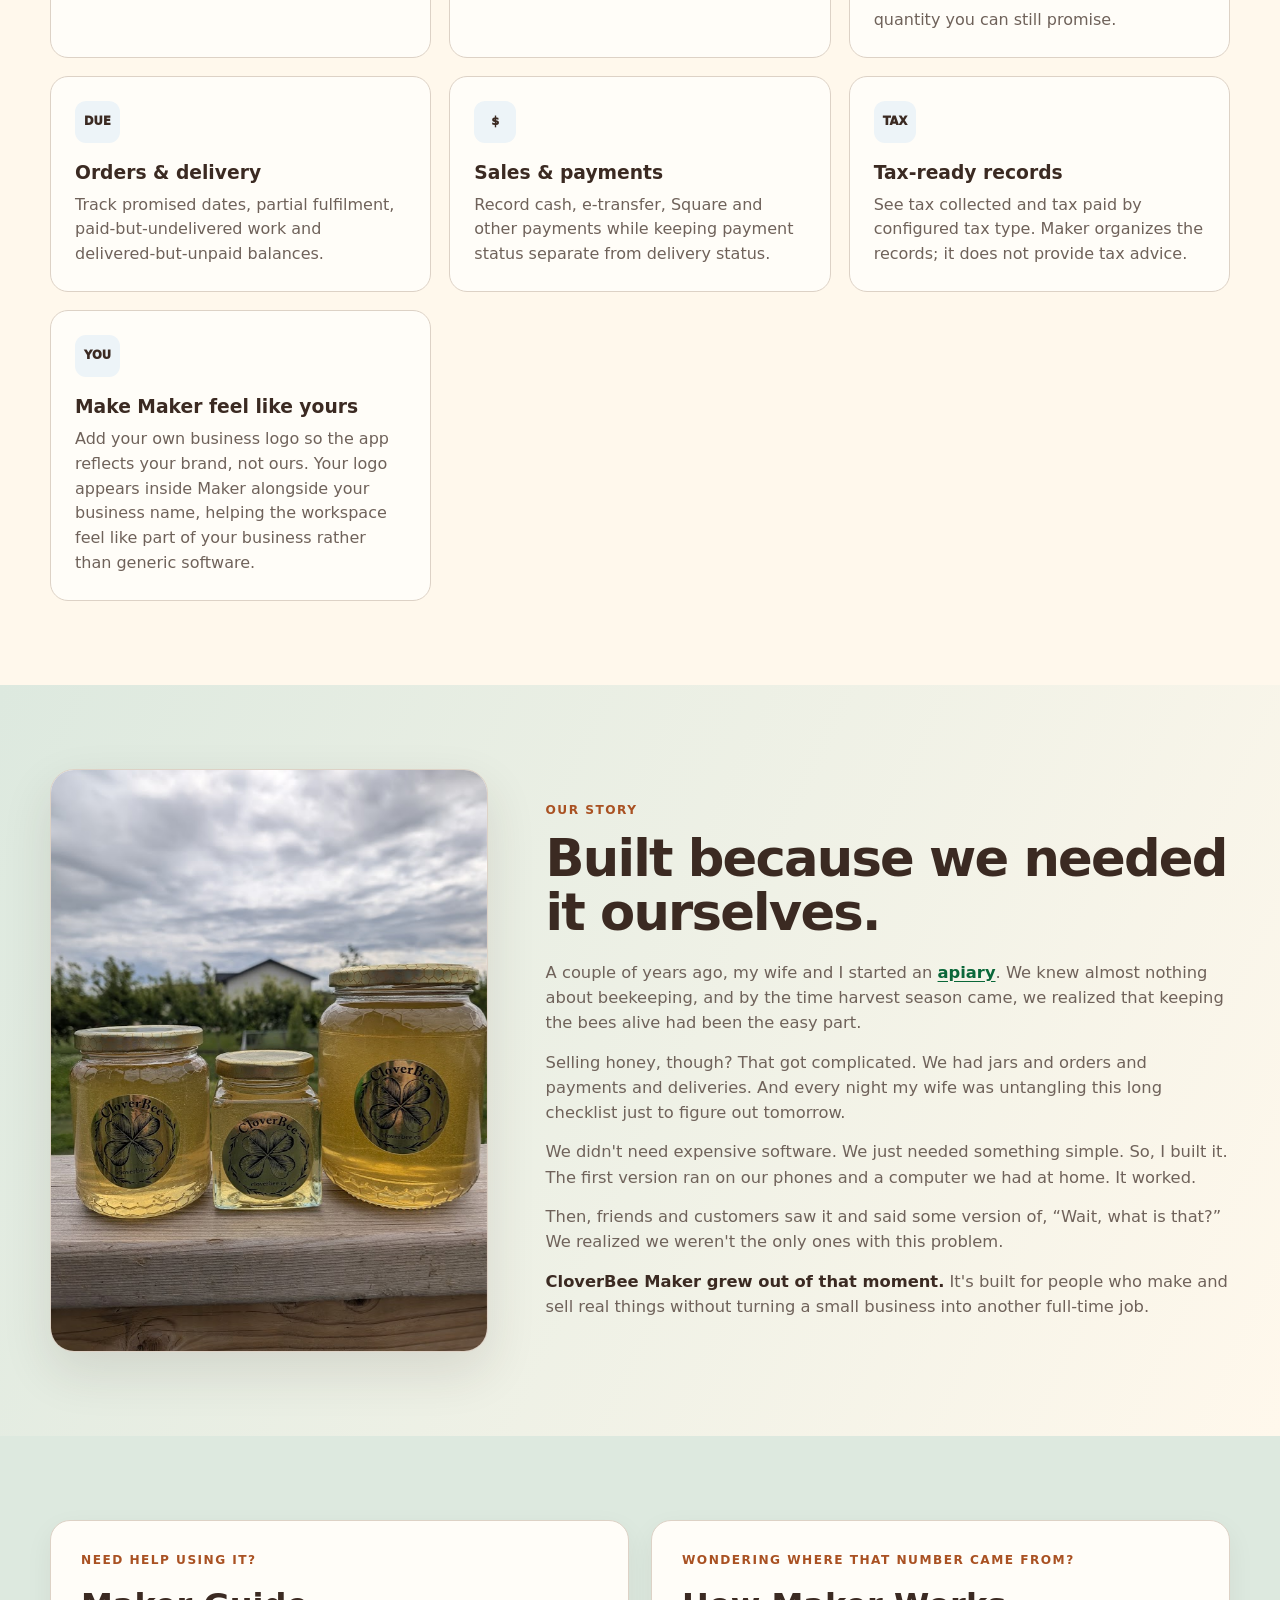
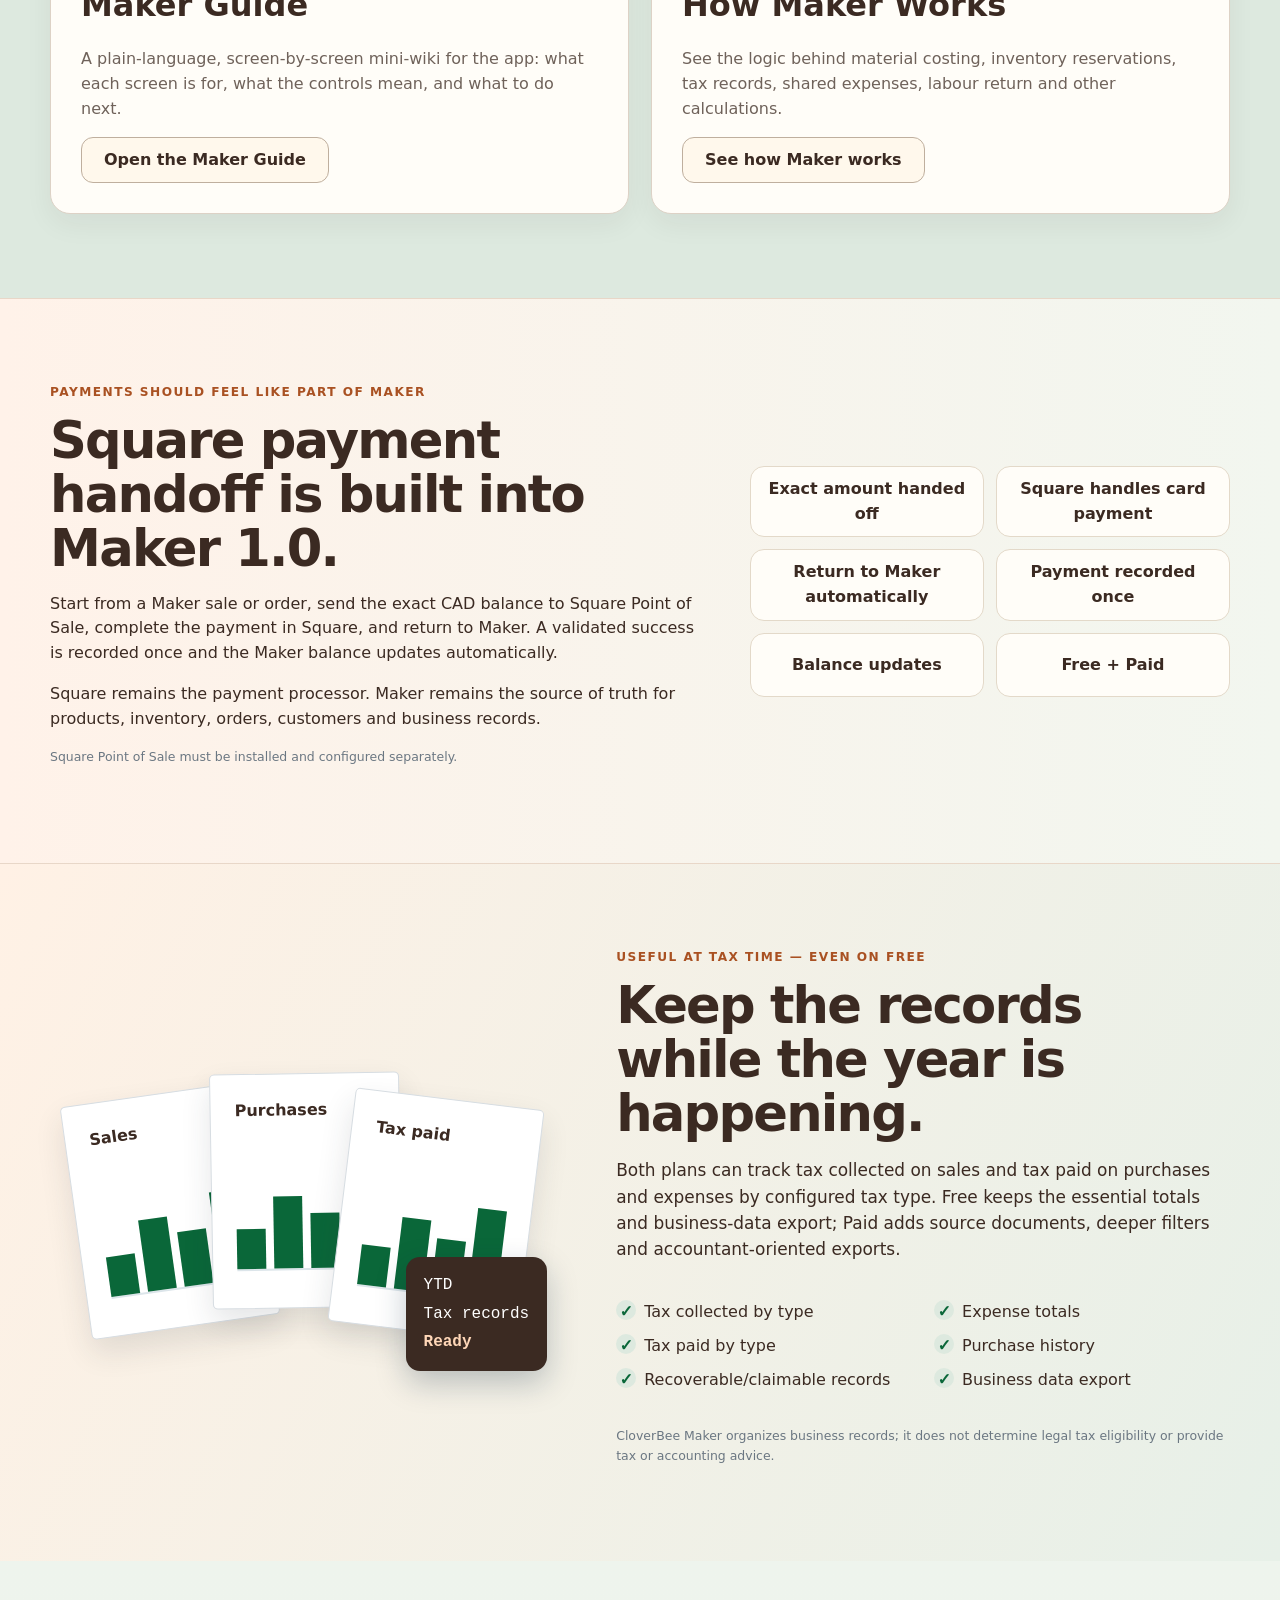
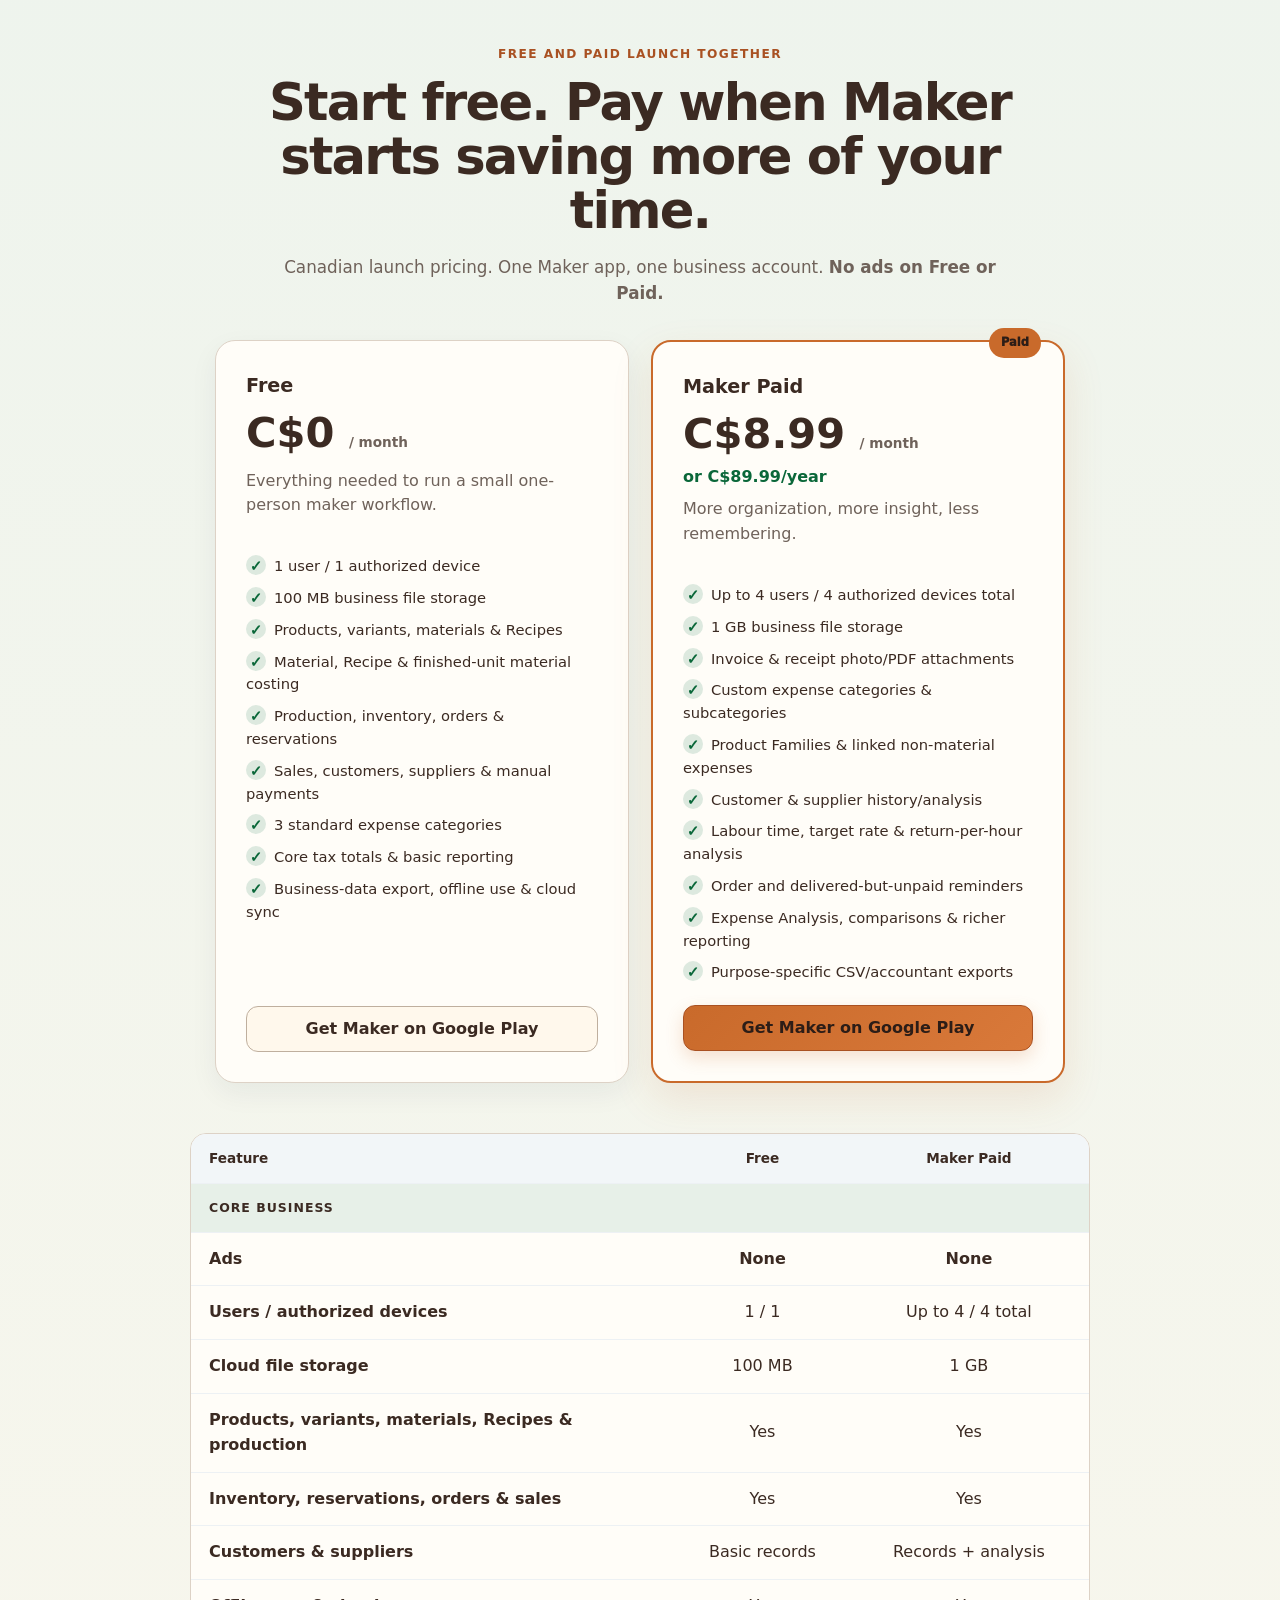
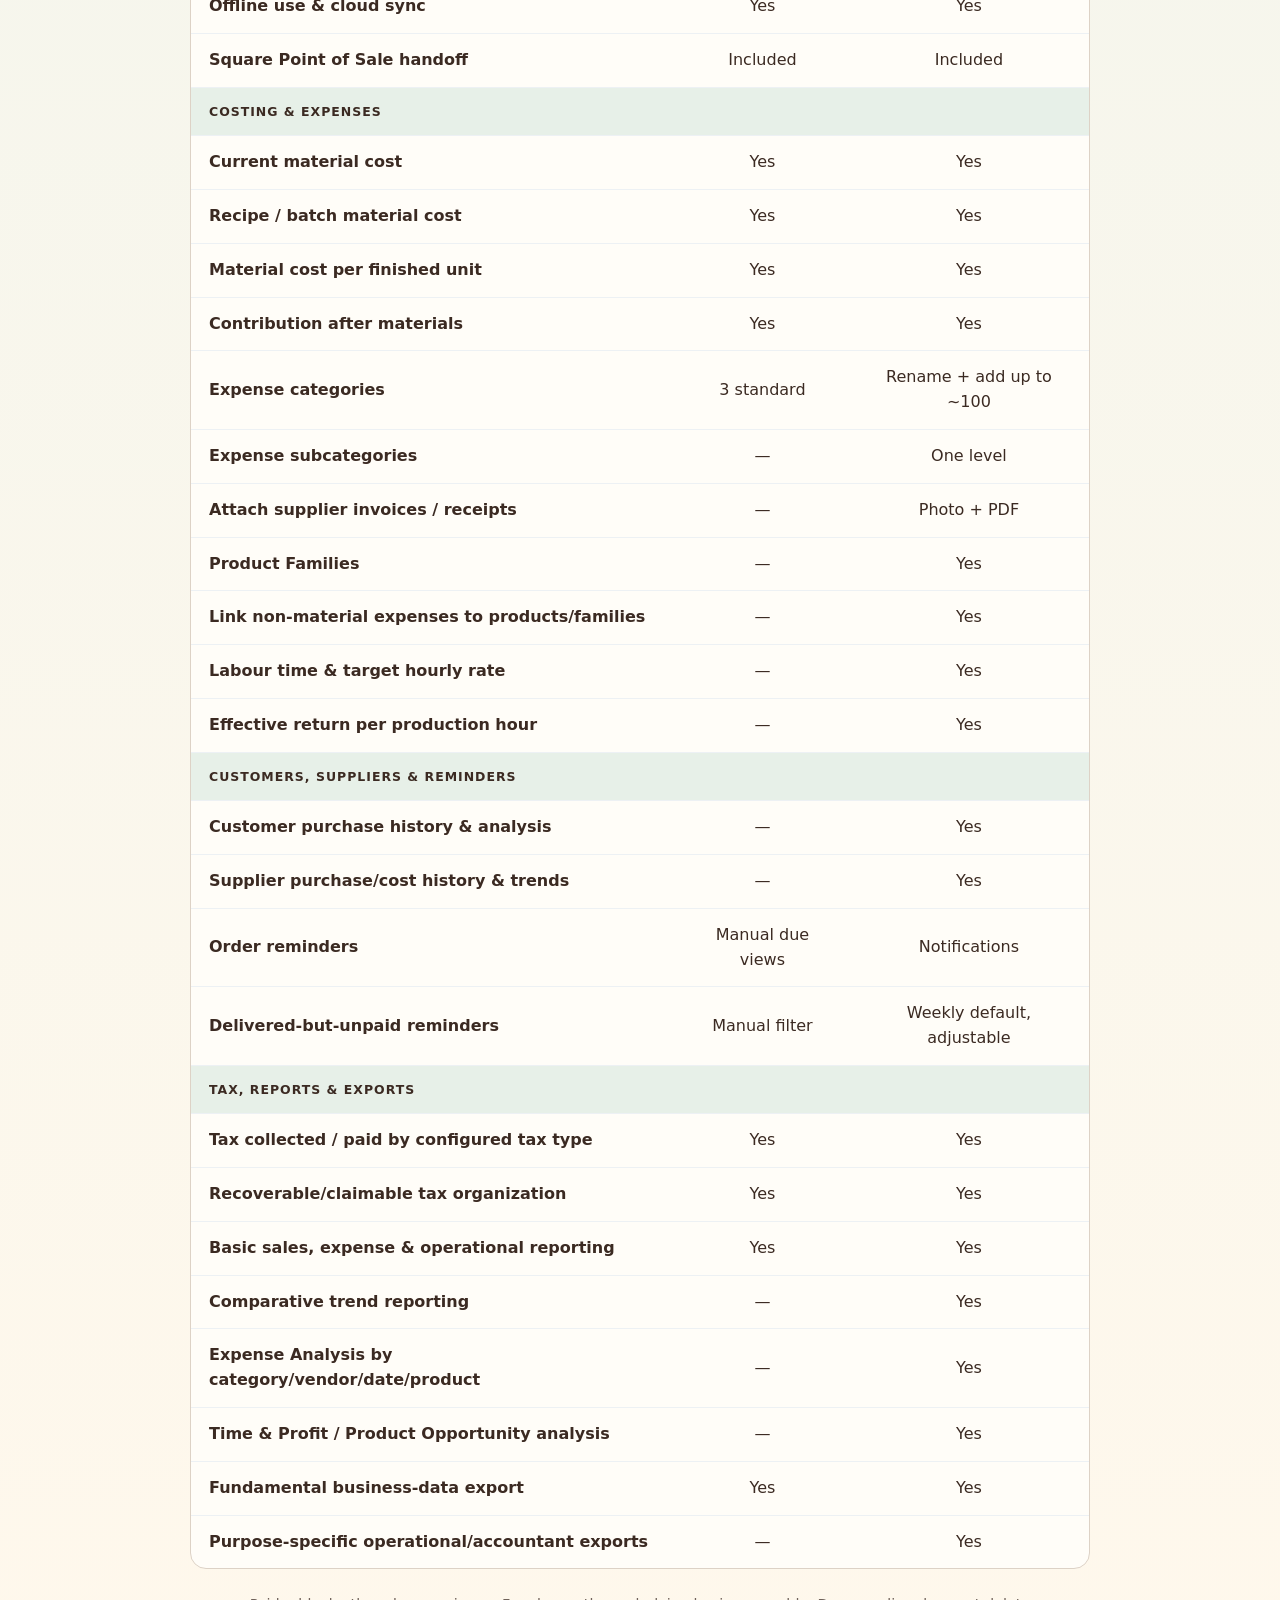
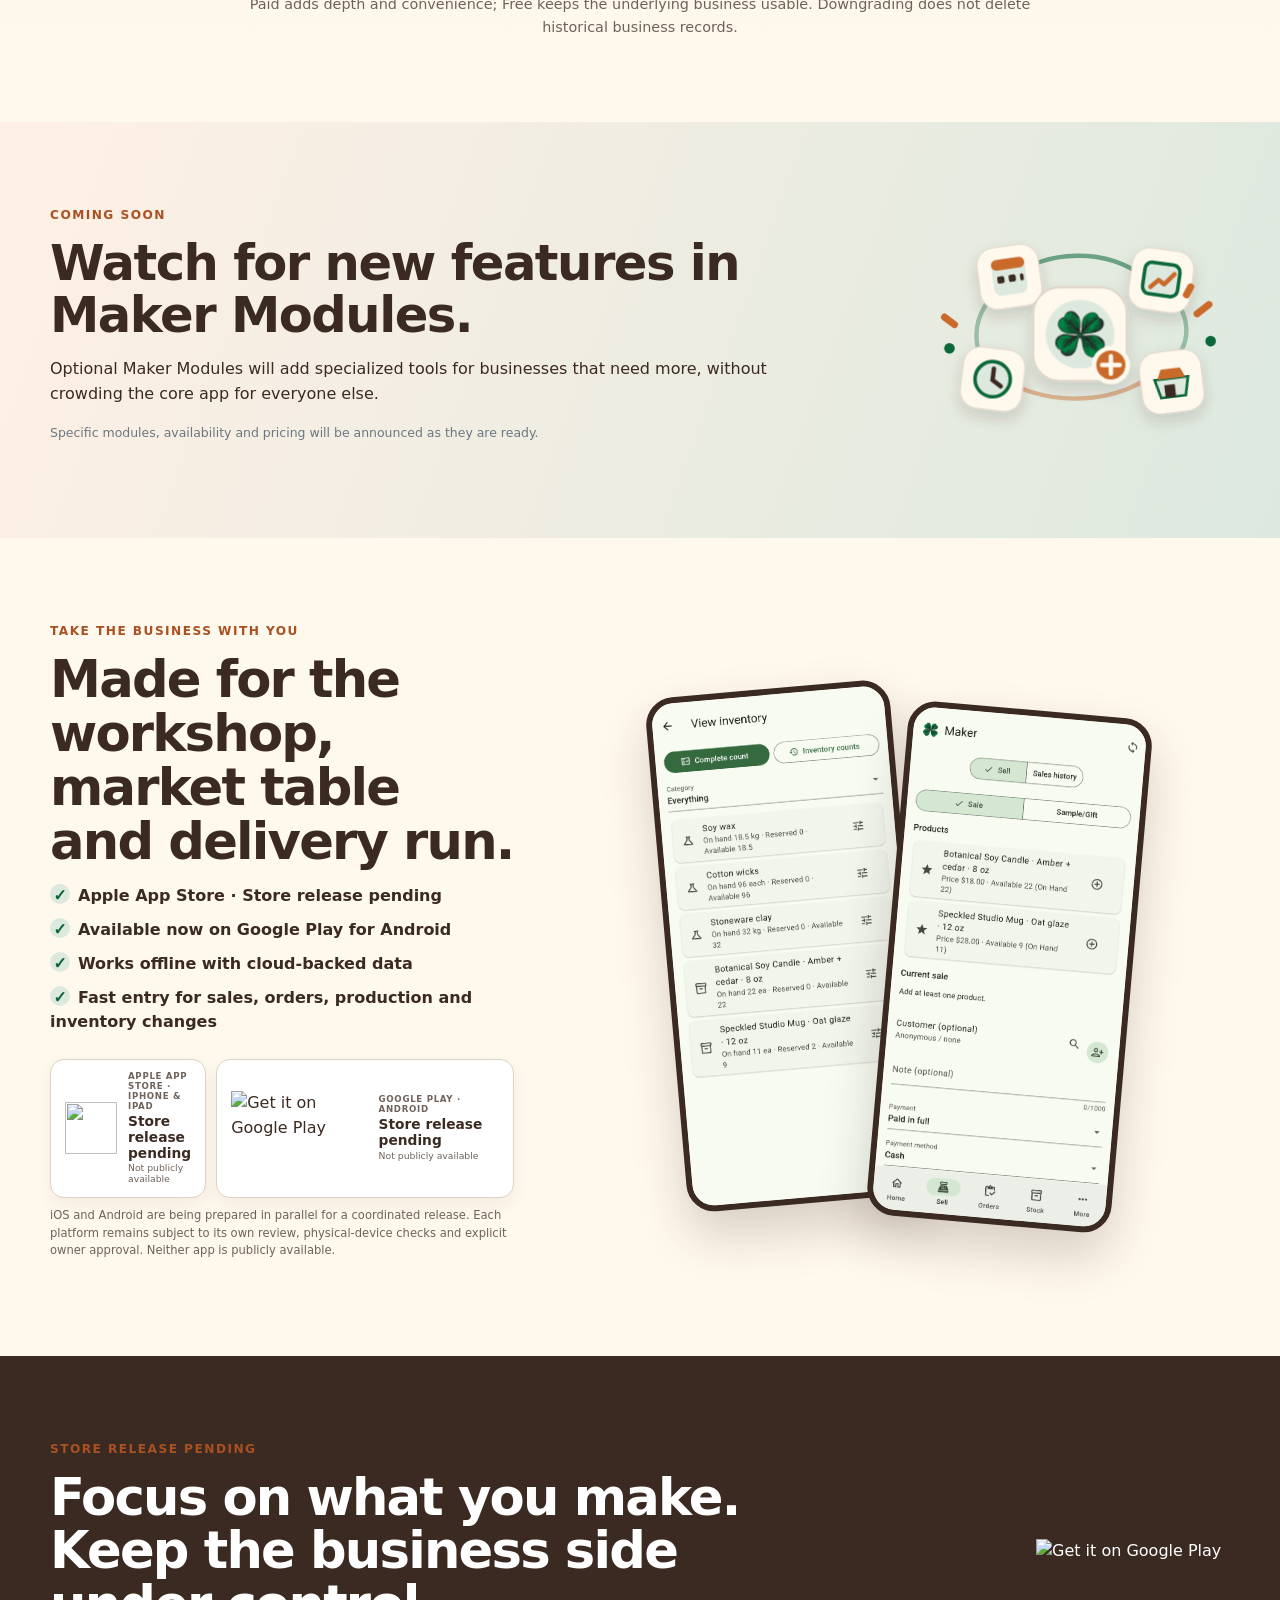
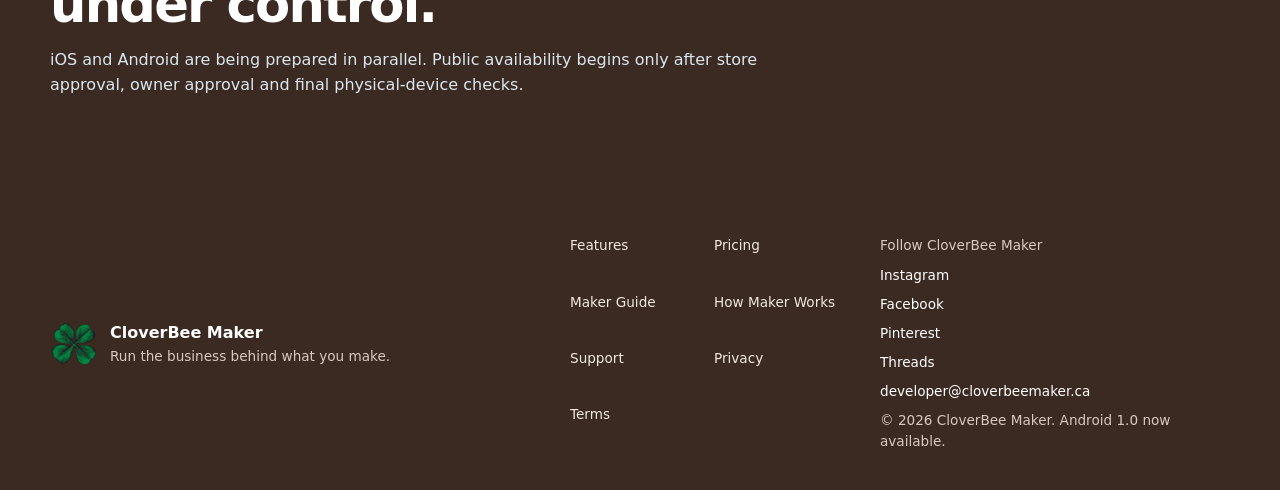
==== commit 382efc18: "Update index.html for Google Play launch" ====
--- a/index.html
+++ b/index.html
@@ -4,7 +4,7 @@
   <meta charset="utf-8">
   <meta name="viewport" content="width=device-width,initial-scale=1">
   <title>CloverBee Maker | Run the business behind what you make</title>
-  <meta name="description" content="CloverBee Maker helps small makers track materials, production, inventory, orders, sales, expenses, product costs and tax-ready records in one simple workflow.">
+  <meta name="description" content="CloverBee Maker is now available on Google Play. Track materials, production, inventory, orders, sales, expenses, product costs and tax-ready records in one simple workflow.">
   <meta name="theme-color" content="#3B2A22">
   <meta property="og:title" content="CloverBee Maker">
   <meta property="og:description" content="Run the business behind what you make. Inventory, production, orders, sales, expenses, costing and tax-ready records for small makers.">
@@ -16,8 +16,8 @@
   <meta name="twitter:description" content="Run the business behind what you make.">
   <link rel="canonical" href="https://cloverbeemaker.ca/">
   <link rel="icon" href="cloverbee-mark.png">
-  <link rel="stylesheet" href="styles.css?v=20261014-release">
-  <link rel="stylesheet" href="maker-preview.css?v=20261001a">
+  <link rel="stylesheet" href="styles.css?v=20261019-google-play-launch">
+  <link rel="stylesheet" href="maker-preview.css?v=20261019-google-play-launch">
   <script id="maker-structured-data" type="application/ld+json">
   {
     "@context":"https://schema.org",
@@ -66,7 +66,7 @@
         <a href="/changelog.html">Changelog</a>
       </div>
     </div>
-    <a class="button button-small release-cta" href="#availability">Apple App Store — Store release pending</a>
+    <a class="button button-small android-header-cta" href="https://play.google.com/store/apps/details?id=ca.cloverbee.maker" target="_blank" rel="noopener noreferrer">Get it on Google Play</a>
   </nav>
 </header>
 
@@ -78,7 +78,10 @@
       <p class="hero-kicker">Inventory <span>•</span> Production <span>•</span> Orders <span>•</span> Sales <span>•</span> Expenses <span>•</span> Taxes</p>
       <p class="hero-lead">CloverBee Maker connects materials, recipes, production, inventory, orders, customers, payments and expenses so you can see what you have, what is committed, what things cost, what is due, and what the business is doing.</p>
       <div class="hero-actions">
-        <a class="button release-cta" href="#availability">Apple App Store — Store release pending</a>
+        <a class="button release-cta" href="#availability">Apple App Store — Waiting for Review</a>
+        <a class="google-play-badge android-release-cta" href="https://play.google.com/store/apps/details?id=ca.cloverbee.maker" target="_blank" rel="noopener noreferrer" aria-label="Get CloverBee Maker on Google Play">
+          <img src="https://play.google.com/intl/en_us/badges/static/images/badges/en_badge_web_generic.png" alt="Get it on Google Play" width="194" height="75">
+        </a>
         <a class="button button-ghost" href="#pricing">Compare Free &amp; Paid</a>
       </div>
       <ul class="trust-strip" aria-label="Product highlights">
@@ -230,7 +233,7 @@
           <li>Core tax totals &amp; basic reporting</li>
           <li>Business-data export, offline use &amp; cloud sync</li>
         </ul>
-        <a class="button button-outline release-cta" href="#availability">Apple App Store — Store release pending</a>
+        <a class="button button-outline android-download-button" href="https://play.google.com/store/apps/details?id=ca.cloverbee.maker" target="_blank" rel="noopener noreferrer">Get Maker on Google Play</a>
       </article>
 
       <article class="price-card featured">
@@ -248,7 +251,7 @@
           <li>Expense Analysis, comparisons &amp; richer reporting</li>
           <li>Purpose-specific CSV/accountant exports</li>
         </ul>
-        <a class="button release-cta" href="#availability">Apple App Store — Store release pending</a>
+        <a class="button android-download-button" href="https://play.google.com/store/apps/details?id=ca.cloverbee.maker" target="_blank" rel="noopener noreferrer">Get Maker on Google Play</a>
       </article>
     </div>
 
@@ -373,16 +376,16 @@
       <p class="eyebrow">Take the business with you</p>
       <h2>Made for the workshop, market table and delivery run.</h2>
       <ul class="large-checks">
-        <li data-ios-status>Apple App Store · Store release pending</li>
-        <li>iOS and Android are being prepared in parallel</li>
+        <li data-ios-status>Apple App Store · Waiting for Review</li>
+        <li>Available now on Google Play for Android</li>
         <li>Works offline with cloud-backed data</li>
         <li>Fast entry for sales, orders, production and inventory changes</li>
       </ul>
       <div id="availability" class="store-coming" aria-label="App availability">
-        <div class="store-card ios-store-card"><span class="store-device" aria-hidden="true">▯</span><div><small>Apple App Store · iPhone &amp; iPad</small><strong>Store release pending</strong><em>Not publicly available</em></div></div>
-        <div class="store-card android-store-card"><span class="store-device store-device-play" aria-hidden="true">▷</span><div><small>Google Play · Android</small><strong>Store release pending</strong><em>Not publicly available</em></div></div>
+        <div class="store-card ios-store-card"><img class="store-platform-icon" src="https://developer.apple.com/assets/elements/icons/app-store/app-store-96x96_2x.png" alt="" width="52" height="52"><div><small>Apple App Store · iPhone &amp; iPad</small><strong>Waiting for review</strong><em>Manual release; not yet public</em></div></div>
+        <a class="store-card android-store-card" href="https://play.google.com/store/apps/details?id=ca.cloverbee.maker" target="_blank" rel="noopener noreferrer" aria-label="Get CloverBee Maker on Google Play"><img class="google-play-store-badge" src="https://play.google.com/intl/en_us/badges/static/images/badges/en_badge_web_generic.png" alt="Get it on Google Play" width="194" height="75"><div><small>Google Play · Android</small><strong>Available now</strong><em>Version 1.0.0</em></div></a>
       </div>
-      <p class="store-note">iOS and Android are being prepared in parallel for a coordinated release. Each platform remains subject to its own review, physical-device checks and explicit owner approval. Neither app is publicly available.</p>
+      <p class="store-note">CloverBee Maker 1.0.0 is available on Google Play in Canada and the United States. The iPhone and iPad release remains in Apple review under manual release control.</p>
     </div>
     <div class="availability-shots" aria-label="Genuine Maker inventory and selling screens">
       <figure class="app-device"><img src="assets/screenshots/ios/1.0/02-inventory.png" alt="Maker inventory screen on iPhone" width="1242" height="2688"></figure>
@@ -391,8 +394,8 @@
   </section>
 
   <section class="section final-cta">
-    <div><p class="eyebrow">Store release pending</p><h2>Focus on what you make. Keep the business side under control.</h2><p>iOS and Android are being prepared in parallel. Public availability begins only after store approval, owner approval and final physical-device checks.</p></div>
-    <a class="button release-cta" href="#availability">Apple App Store — Store release pending</a>
+    <div><p class="eyebrow">Now available on Google Play</p><h2>Focus on what you make. Keep the business side under control.</h2><p>Install Maker 1.0 on Android today. The Apple App Store release is still waiting for review.</p></div>
+    <a class="google-play-badge android-release-cta" href="https://play.google.com/store/apps/details?id=ca.cloverbee.maker" target="_blank" rel="noopener noreferrer" aria-label="Get CloverBee Maker on Google Play"><img src="https://play.google.com/intl/en_us/badges/static/images/badges/en_badge_web_generic.png" alt="Get it on Google Play" width="194" height="75"></a>
   </section>
 </main>
 
@@ -408,9 +411,9 @@
     <a href="https://www.pinterest.com/cloverbeemaker/" target="_blank" rel="noopener noreferrer">Pinterest</a>
     <a href="https://www.threads.net/@cloverbeemaker" target="_blank" rel="noopener noreferrer">Threads</a>
     <a href="mailto:developer@cloverbeemaker.ca">developer@cloverbeemaker.ca</a>
-    <span>© 2026 CloverBee Maker. Pre-launch website.</span>
+    <span>© 2026 CloverBee Maker. Android 1.0 now available.</span>
   </div>
 </footer>
-<script src="script.js?v=20261014-release"></script>
+<script src="script.js?v=20261019-google-play-launch"></script>
 </body>
 </html>
--- a/styles.css
+++ b/styles.css
@@ -144,7 +144,7 @@
 .manual-section h3{color:var(--navy);margin:2rem 0 .6rem}.manual-section>p,.manual-section li,.manual-section details p{color:#5d5048}.task-steps{padding-left:1.4rem}.task-steps li{margin:.72rem 0;padding-left:.25rem}.task-steps li::marker{font-weight:900;color:var(--green)}
 .after-save{border-left:4px solid var(--green);padding:12px 15px;background:var(--green-soft);border-radius:0 10px 10px 0}.mistake,.verification-gap{margin:18px 0;padding:14px 16px;border-radius:12px}.mistake{background:#fff0e5;border:1px solid #e8c7ae;color:#63351e}.verification-gap{background:#fff4cf;border:1px solid #d8c27d;color:#594817}.example-card{display:grid;gap:4px;margin:18px 0;padding:16px 18px;border-radius:14px;background:var(--navy);color:#fff}.example-card strong{color:#ffd7b8}.example-card span{color:#edf3f6}
 .manual-shot{max-width:610px;margin:26px auto 8px}.shot-frame{position:relative;border:8px solid #172535;border-radius:28px;overflow:hidden;background:#f6f8f2;box-shadow:0 18px 40px rgba(16,42,67,.18)}.shot-frame img{display:block;width:100%;height:auto}.manual-shot figcaption{margin-top:9px;color:var(--muted);font-size:.78rem;line-height:1.45}.callout{position:absolute;width:34px;height:34px;display:grid;place-items:center;border:3px solid #fff;border-radius:50%;background:#c96a2b;color:#fff;font-weight:950;box-shadow:0 4px 12px rgba(59,42,34,.3)}
-.c-home-sync{top:26%;right:8%}.c-home-nav{bottom:2%;left:47%}.c-settings-name{top:13%;right:4%}.c-settings-place{top:30%;right:4%}.c-tax-rules{top:31%;right:7%}.c-tax-add{bottom:4%;right:12%}.c-product-name{top:16%;right:5%}.c-product-save{top:52%;right:7%}.c-material-unit{top:35%;right:6%}.c-material-save{top:62%;right:6%}.c-recipe-product{top:14%;right:5%}.c-recipe-lines{top:33%;right:5%}.c-recipe-save{top:47%;right:7%}.c-receive-vendor{top:20%;right:5%}.c-receive-line{top:38%;right:8%}.c-make-qty{top:22%;right:5%}.c-make-warning{top:43%;right:5%}.c-make-record{top:58%;right:6%}.c-sell-products{top:24%;right:6%}.c-sell-payment{top:57%;right:6%}.c-team-email{top:25%;right:5%}.c-team-create{top:40%;right:5%}
+.c-account-fields{top:44%;right:5%}.c-account-create{top:64%;right:5%}.c-choice-invite{top:32%;right:5%}.c-choice-create{top:56%;right:5%}.c-home-sync{top:26%;right:8%}.c-home-nav{bottom:2%;left:47%}.c-settings-name{top:13%;right:4%}.c-settings-place{top:30%;right:4%}.c-tax-rules{top:31%;right:7%}.c-tax-add{bottom:4%;right:12%}.c-product-name{top:16%;right:5%}.c-product-save{top:52%;right:7%}.c-material-unit{top:35%;right:6%}.c-material-save{top:62%;right:6%}.c-recipe-product{top:14%;right:5%}.c-recipe-lines{top:33%;right:5%}.c-recipe-save{top:47%;right:7%}.c-receive-vendor{top:20%;right:5%}.c-receive-line{top:38%;right:8%}.c-make-qty{top:22%;right:5%}.c-make-warning{top:43%;right:5%}.c-make-record{top:58%;right:6%}.c-sell-products{top:24%;right:6%}.c-sell-payment{top:57%;right:6%}.c-team-email{top:25%;right:5%}.c-team-create{top:40%;right:5%}
 .manual-section details{margin-top:20px;border-top:1px solid var(--line);padding-top:15px}.manual-section summary{cursor:pointer;color:var(--navy);font-weight:850}.action-list{padding-left:1.2rem}.action-list li{margin:1rem 0}.shot-pair{max-width:820px;display:grid;grid-template-columns:1fr 1fr;gap:18px}.shot-pair figcaption{grid-column:1/-1}.troubleshooting-grid{display:grid;grid-template-columns:1fr 1fr;gap:14px}.troubleshooting-grid article{border:1px solid var(--line);border-radius:14px;padding:18px;background:var(--cream)}.troubleshooting-grid h3{margin:0 0 6px}.troubleshooting-grid p{margin:0;color:var(--muted)}
 .evidence-section{background:var(--green-soft)}.evidence-table-wrap{overflow:auto;border:1px solid var(--line);border-radius:14px;background:#fff}.evidence-table{width:100%;border-collapse:collapse;min-width:690px}.evidence-table th,.evidence-table td{text-align:left;padding:12px 14px;border-bottom:1px solid var(--line);vertical-align:top}.evidence-table th{background:#f1f5ef;color:var(--navy)}.evidence-table tr:last-child td{border-bottom:0}.status-pill{display:inline-block;padding:4px 8px;border-radius:999px;font-size:.72rem;font-weight:900}.status-pill.verified{background:#dceee0;color:#07542f}.status-pill.reused{background:#e2ecf4;color:#173f5d}.status-pill.pending{background:#fff0c5;color:#6b5000}
 @media(max-width:980px){.guide-layout{grid-template-columns:minmax(0,1fr);padding:26px 20px 64px}.guide-manual,.guide-toc,.manual-section{min-width:0}.guide-toc{position:relative;top:auto;max-height:none}.guide-toc ol{columns:2;column-gap:32px}.manual-section{scroll-margin-top:80px}}
